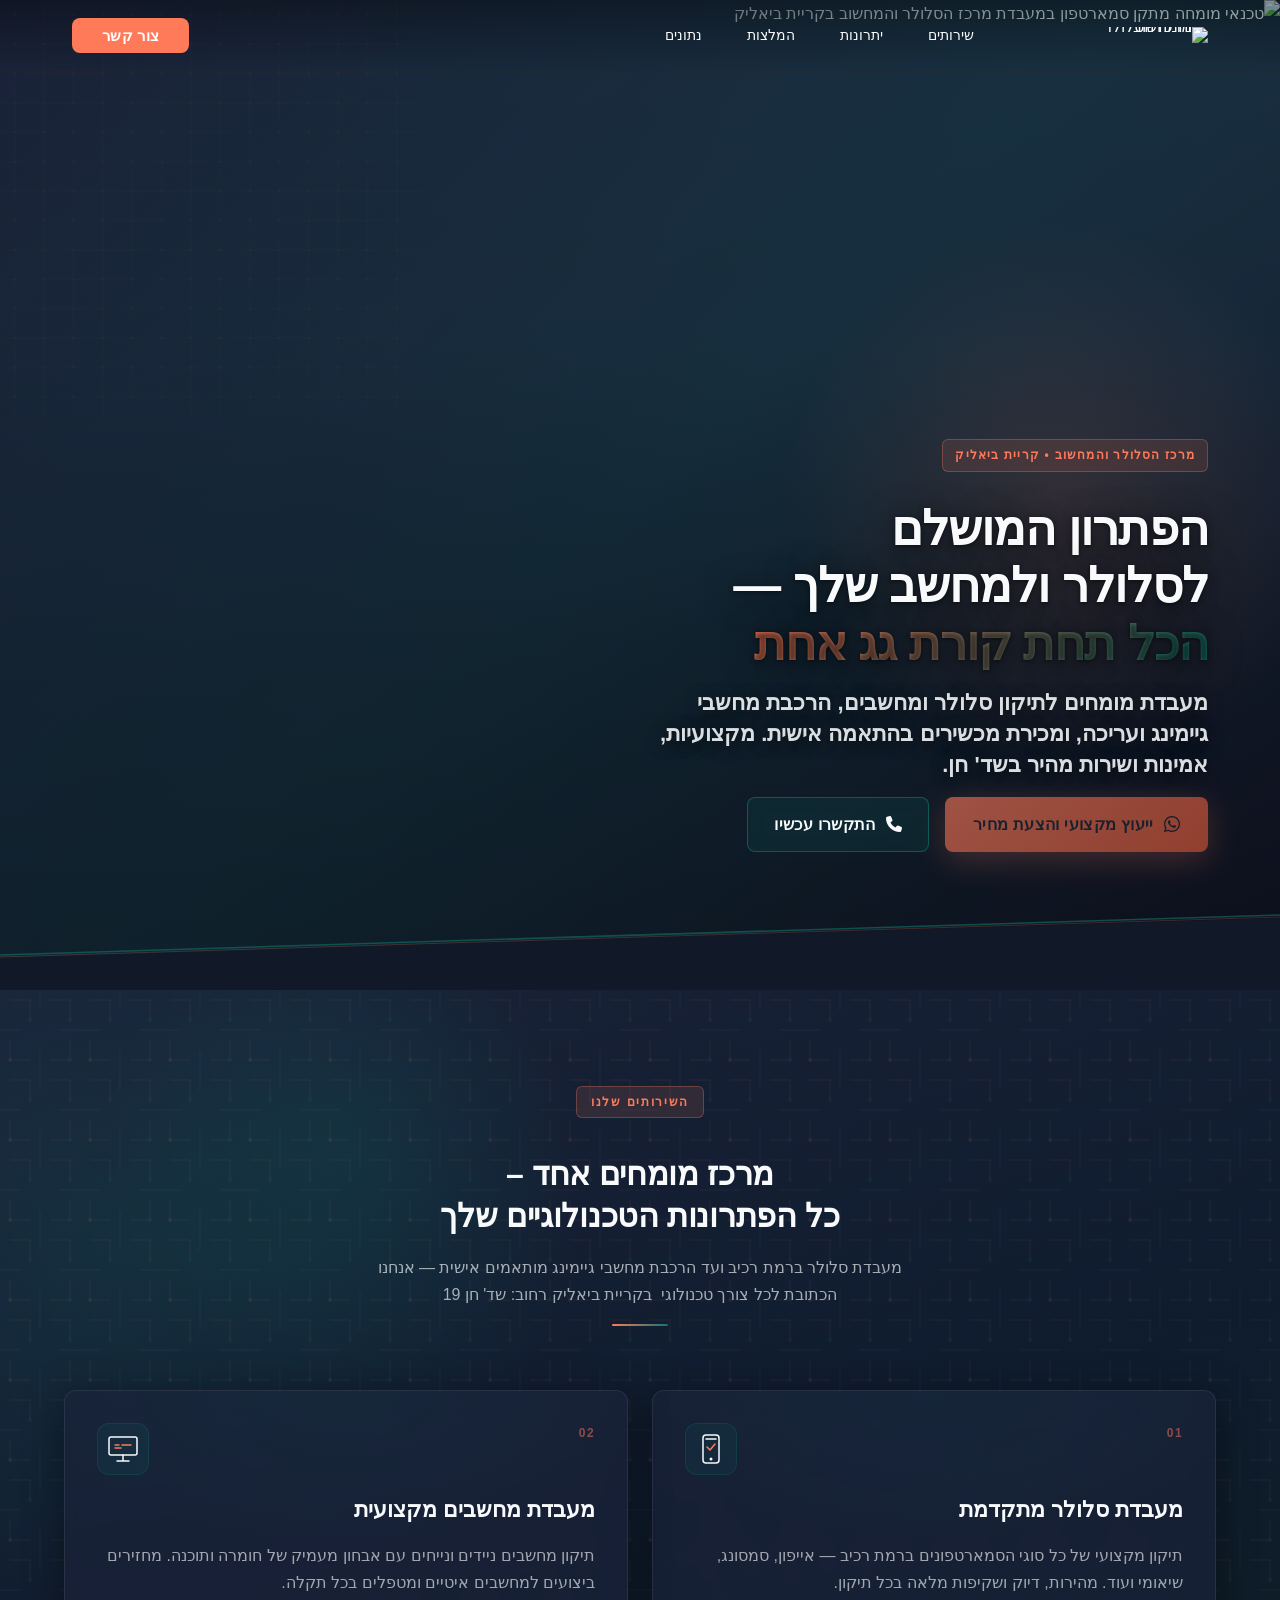
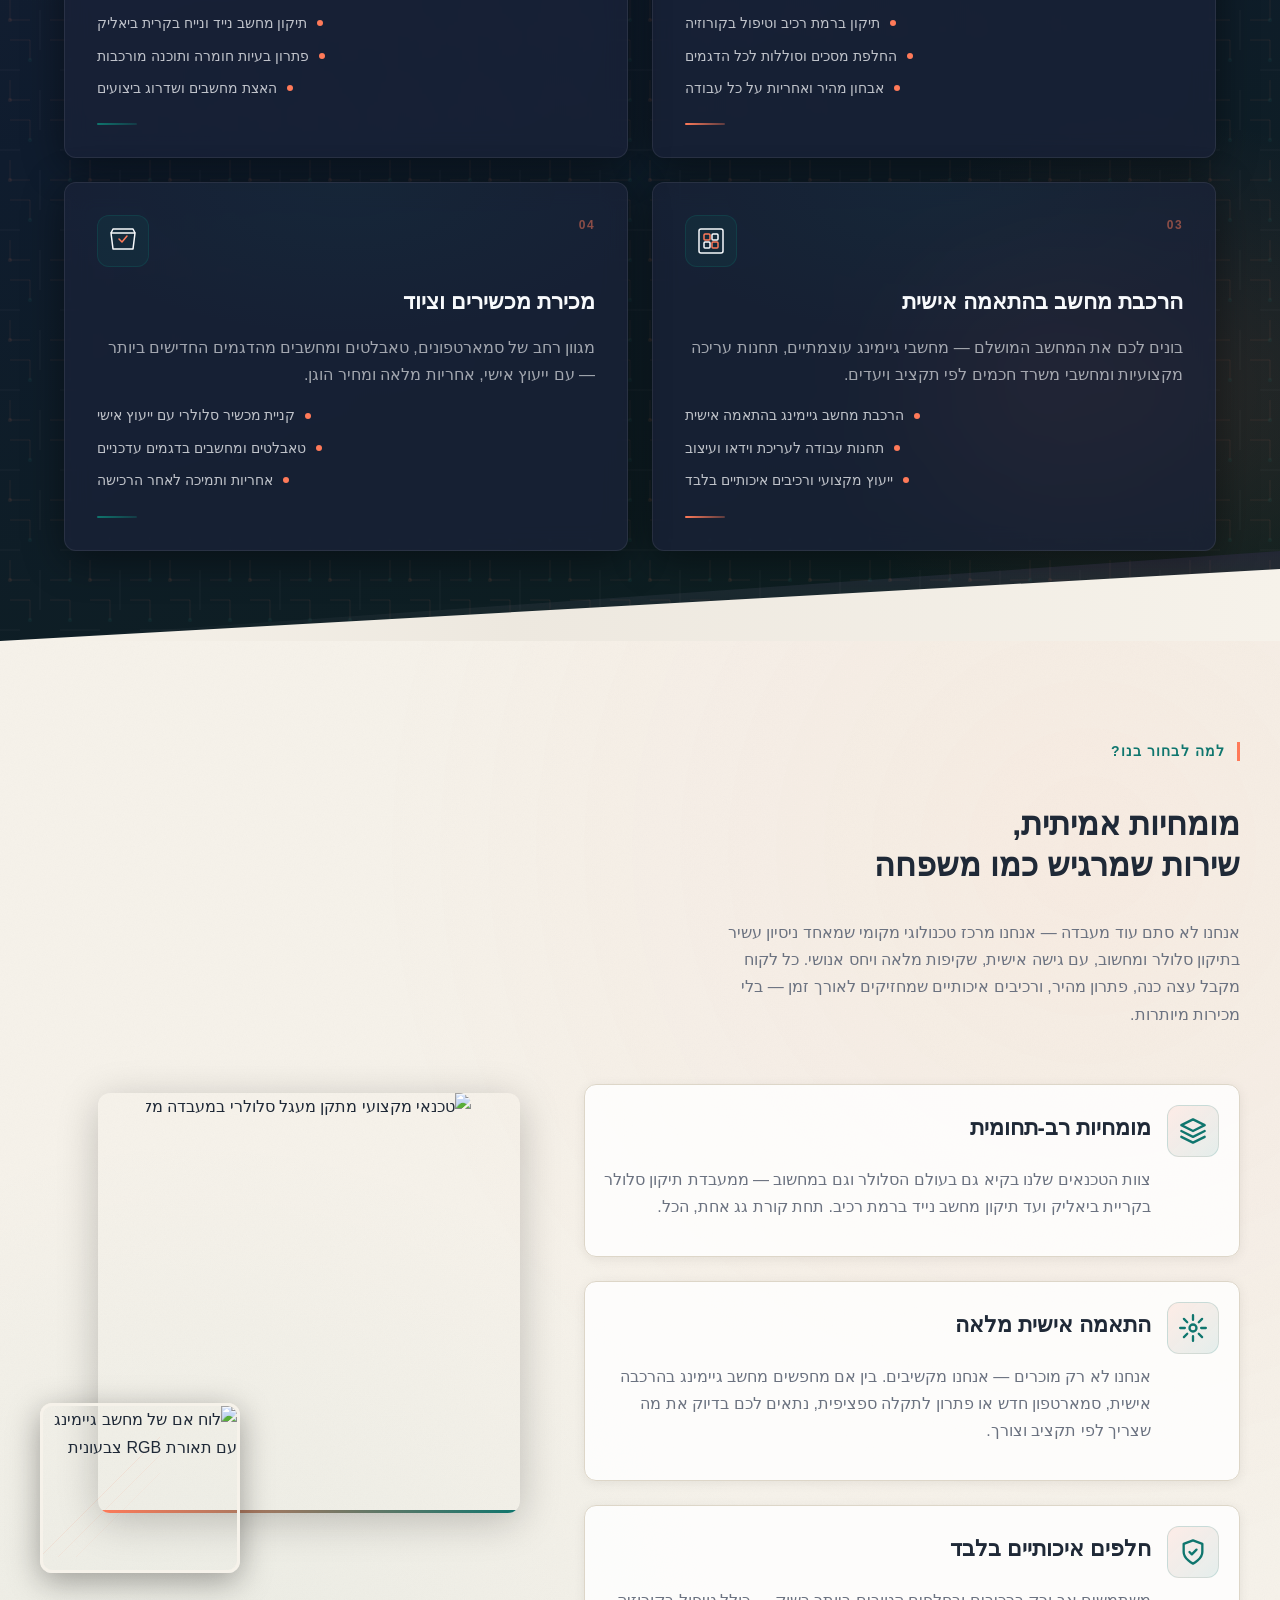
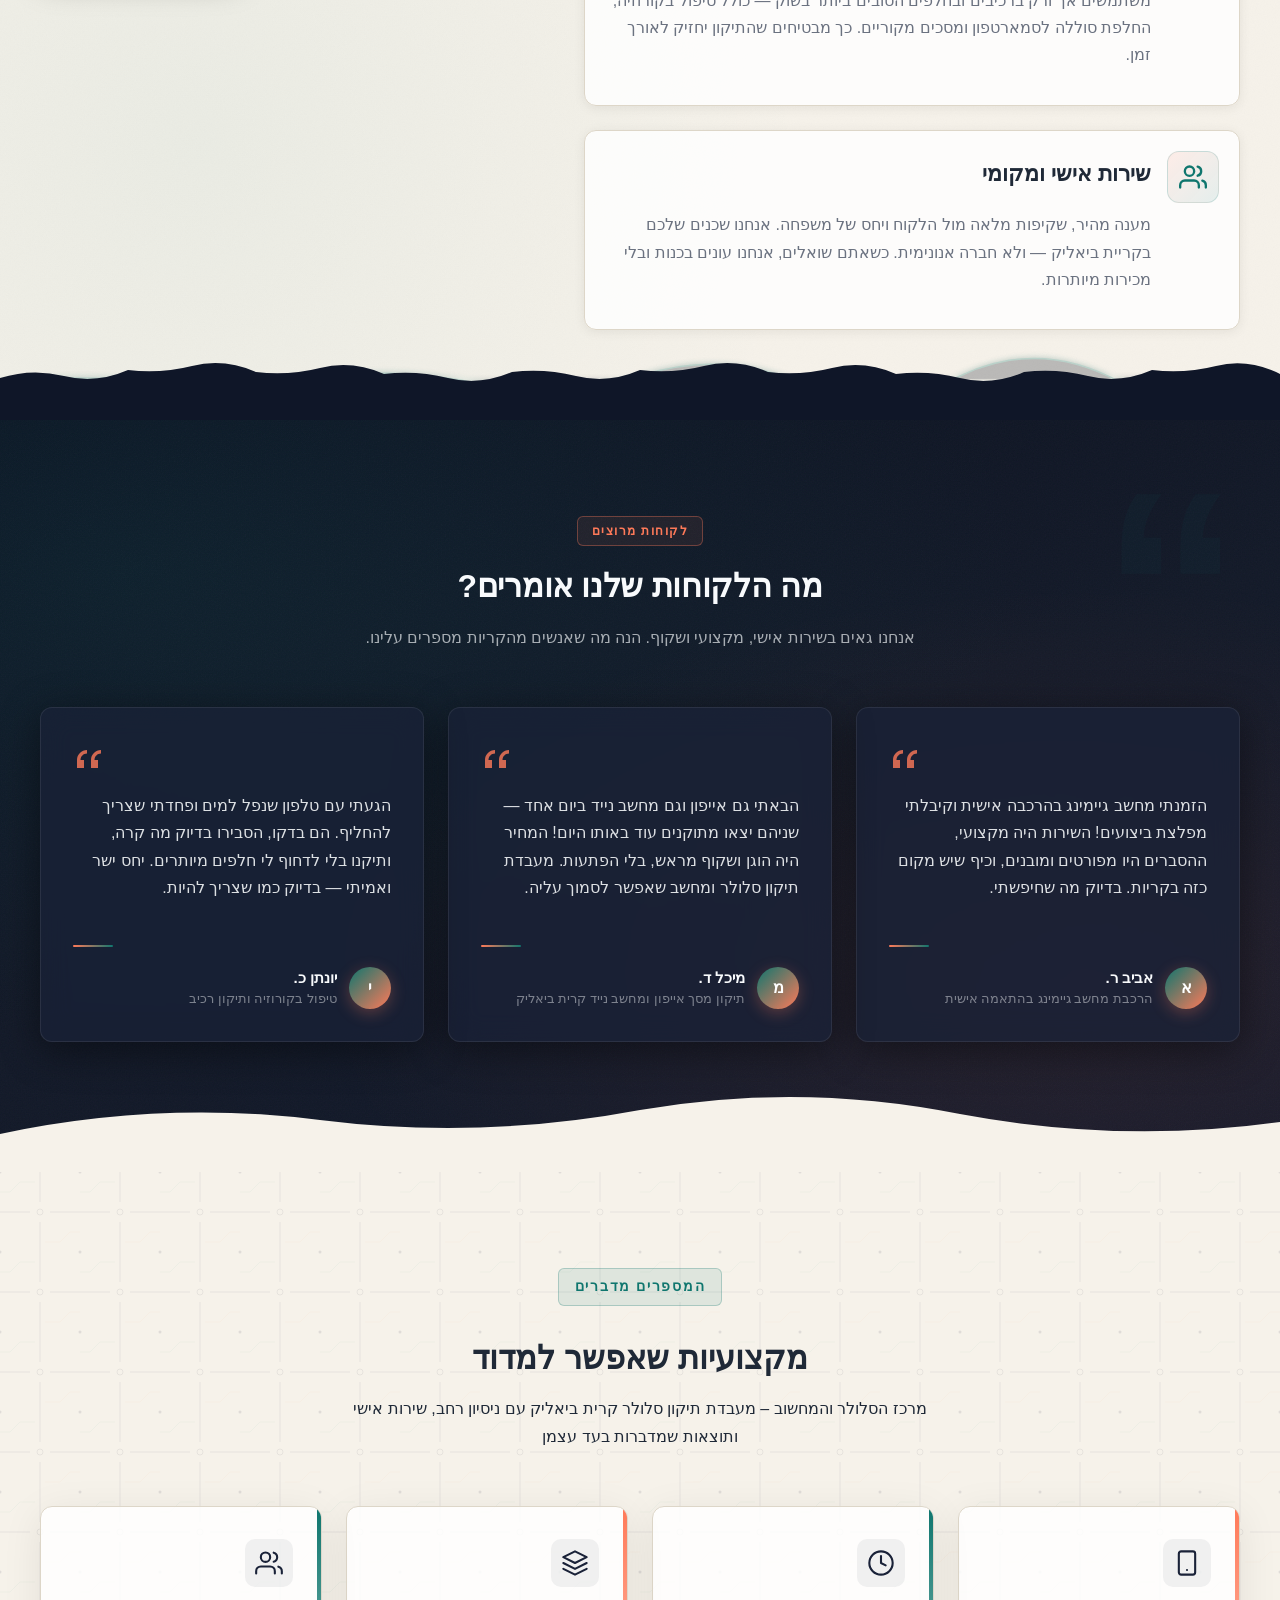
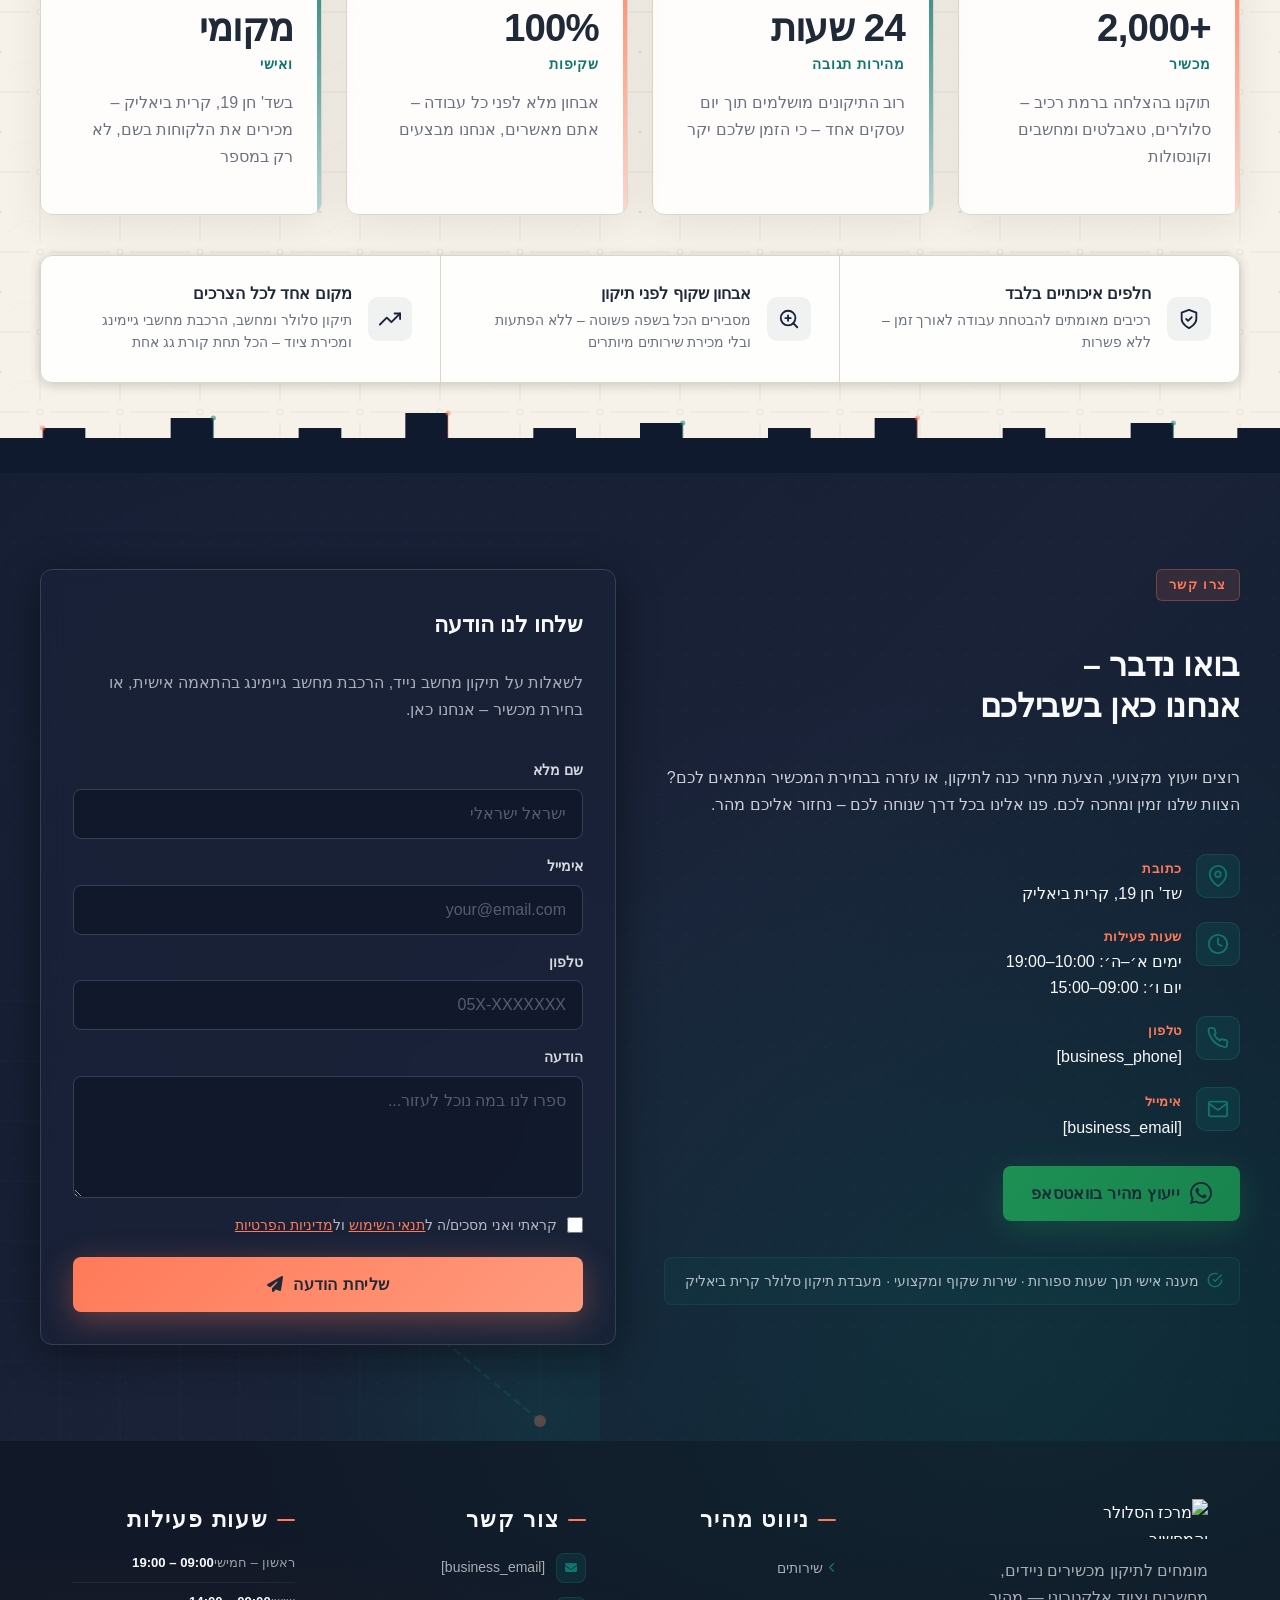
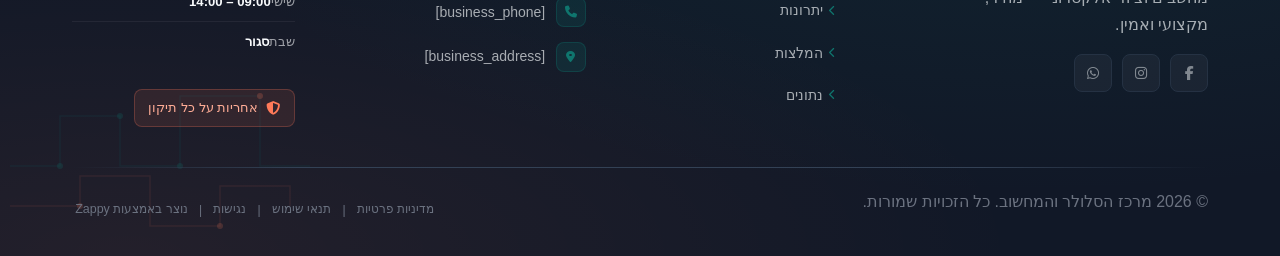
==== public/index.html @ 56ae2dbd "Incremental sync: 1 page(s) — text_edit" ====
<!DOCTYPE html>
<html lang="he" dir="rtl">
<head>
    <meta charset="UTF-8">
    <meta name="viewport" content="width=device-width, initial-scale=1.0">
    <meta name="robots" content="index, follow">
    <title>טיפול בקורוזיה — מרכז הסלולר והמחשוב</title>
    <meta name="description" content="A local multi-disciplinary tech service center located in Kiryat Bialik, Israel, offering expert smartphone and computer repairs down to component level, custom">
    <meta name="keywords" content="טיפול בקורוזיה, תיקון מסך אייפון קרית ביאליק, מעבדת תיקון סלולר קרית ביאליק, תיקון מחשב נייד קרית ביאליק, חומרה ותוכנה">
    
    <!-- Favicons -->
    <link rel="icon" type="image/x-icon" href="/assets/favicon.ico">
    <link rel="icon" type="image/png" sizes="16x16" href="/assets/favicon-16x16.png">
    <link rel="icon" type="image/png" sizes="32x32" href="/assets/favicon-32x32.png">
    <link rel="icon" type="image/png" sizes="48x48" href="/assets/favicon-48x48.png">
    <link rel="icon" type="image/png" sizes="192x192" href="/assets/favicon-192x192.png">
    <link rel="icon" type="image/png" sizes="512x512" href="/assets/favicon-512x512.png">
    <link rel="apple-touch-icon" href="/assets/apple-touch-icon.png">
    <!-- Zappy Analytics -->
<script>
(function() {
  'use strict';
  
  // Configuration
  var config = {
    websiteId: 'aa87834b-bf42-461b-bd72-6c7a949071a3',
    apiUrl: 'https://api.zappy5.com/api/analytics/track',
    sessionDuration: 30 * 60 * 1000, // 30 minutes
    visitorDuration: 30 * 24 * 60 * 60 * 1000, // 30 days
    trackPageViews: true,
    trackClicks: true,
    trackFormSubmissions: true
  };
  
  // Generate or retrieve persistent visitor ID (30 days)
  function getVisitorId() {
    var visitorKey = 'zappy_visitor_' + config.websiteId;
    var visitor = null;
    
    try {
      visitor = localStorage.getItem(visitorKey);
      if (visitor) {
        var visitorData = JSON.parse(visitor);
        var now = Date.now();
        
        // Check if visitor ID is still valid (30 days)
        if (now - visitorData.created < config.visitorDuration) {
          // Update last seen timestamp
          visitorData.lastSeen = now;
          localStorage.setItem(visitorKey, JSON.stringify(visitorData));
          return visitorData.id;
        }
      }
    } catch (e) {
      console.warn('Zappy Analytics: LocalStorage not available');
    }
    
    // Generate new visitor ID
    var newVisitorId = 'zv_' + Date.now() + '_' + Math.random().toString(36).substr(2, 9);
    
    try {
      localStorage.setItem(visitorKey, JSON.stringify({
        id: newVisitorId,
        created: Date.now(),
        lastSeen: Date.now()
      }));
    } catch (e) {
      // Continue without local storage
    }
    
    return newVisitorId;
  }
  
  // Generate or retrieve session ID (30 minutes)
  function getSessionId() {
    var sessionKey = 'zappy_session_' + config.websiteId;
    var session = null;
    
    try {
      session = sessionStorage.getItem(sessionKey);
      if (session) {
        var sessionData = JSON.parse(session);
        var now = Date.now();
        
        // Check if session is still valid
        if (now - sessionData.timestamp < config.sessionDuration) {
          // Update timestamp
          sessionData.timestamp = now;
          sessionStorage.setItem(sessionKey, JSON.stringify(sessionData));
          return sessionData.id;
        }
      }
    } catch (e) {
      console.warn('Zappy Analytics: SessionStorage not available');
    }
    
    // Generate new session ID
    var newSessionId = 'zs_' + Date.now() + '_' + Math.random().toString(36).substr(2, 9);
    
    try {
      sessionStorage.setItem(sessionKey, JSON.stringify({
        id: newSessionId,
        timestamp: Date.now()
      }));
    } catch (e) {
      // Continue without session storage
    }
    
    return newSessionId;
  }
  
  var visitorId = getVisitorId();
  var sessionId = getSessionId();
  
  // Track an event
  function trackEvent(eventType, data) {
    data = data || {};
    
    var eventData = {
      website_id: config.websiteId,
      event_type: eventType,
      page_path: window.location.pathname,
      referrer: document.referrer || 'direct',
      visitor_id: visitorId,
      session_id: sessionId,
      metadata: data
    };
    
    // Use sendBeacon if available (better for page unload events)
    if (navigator.sendBeacon) {
      var blob = new Blob([JSON.stringify(eventData)], { type: 'application/json' });
      navigator.sendBeacon(config.apiUrl, blob);
    } else {
      // Fallback to fetch
      fetch(config.apiUrl, {
        method: 'POST',
        headers: {
          'Content-Type': 'application/json'
        },
        body: JSON.stringify(eventData),
        keepalive: true
      }).catch(function(error) {
        console.warn('Zappy Analytics: Failed to track event', error);
      });
    }
  }
  
  // Track page view
  if (config.trackPageViews) {
    trackEvent('pageview', {
      title: document.title,
      url: window.location.href
    });
  }
  
  // Track clicks on important elements
  if (config.trackClicks) {
    document.addEventListener('click', function(e) {
      var target = e.target;
      
      // Track button clicks (counted as actions)
      if (target.tagName === 'BUTTON' || target.closest('button')) {
        var button = target.tagName === 'BUTTON' ? target : target.closest('button');
        trackEvent('click', {
          element: 'button',
          text: button.textContent.trim().substring(0, 100),
          id: button.id || null,
          class: button.className || null
        });
      }
      
      // Track link clicks (navigation - not counted as actions)
      else if (target.tagName === 'A' || target.closest('a')) {
        var link = target.tagName === 'A' ? target : target.closest('a');
        trackEvent('navigation', {
          element: 'link',
          text: link.textContent.trim().substring(0, 100),
          href: link.href,
          external: link.hostname !== window.location.hostname
        });
      }
    }, true);
  }
  
  // Track form submissions
  if (config.trackFormSubmissions) {
    document.addEventListener('submit', function(e) {
      var form = e.target;
      
      trackEvent('form_submit', {
        form_id: form.id || null,
        form_name: form.name || null,
        form_action: form.action || null,
        form_method: form.method || 'GET'
      });
    }, true);
  }
  
  // Track time on page (send on page unload)
  var pageLoadTime = Date.now();
  
  window.addEventListener('beforeunload', function() {
    var timeOnPage = Math.floor((Date.now() - pageLoadTime) / 1000); // in seconds
    
    trackEvent('page_unload', {
      time_on_page: timeOnPage,
      page_path: window.location.pathname
    });
  });
  
  // Expose tracking function globally for custom events
  window.zappyAnalytics = {
    track: trackEvent,
    getVisitorId: function() { return visitorId; },
    getSessionId: function() { return sessionId; }
  };
  
})();
</script>
<!-- End Zappy Analytics -->
    <meta property="og:title" content="טיפול בקורוזיה — מרכז הסלולר והמחשוב">
    <meta property="og:description" content="A local multi-disciplinary tech service center located in Kiryat Bialik, Israel, offering expert smartphone and computer repairs down to component level, custom">
    <meta name="twitter:card" content="summary_large_image">
    <meta name="twitter:title" content="טיפול בקורוזיה — מרכז הסלולר והמחשוב">
    <meta name="twitter:description" content="A local multi-disciplinary tech service center located in Kiryat Bialik, Israel, offering expert smartphone and computer repairs down to component level, custom">
    <meta property="og:type" content="website">
  <meta property="og:locale" content="he_IL">
  
  
  
  
  
  <link rel="stylesheet" href="https://cdnjs.cloudflare.com/ajax/libs/font-awesome/6.4.0/css/all.min.css">

    <!-- Favicons -->
    <link rel="icon" type="image/x-icon" href="/assets/favicon.ico">
    <link rel="icon" type="image/png" sizes="16x16" href="/assets/favicon-16x16.png">
    <link rel="icon" type="image/png" sizes="32x32" href="/assets/favicon-32x32.png">
    <link rel="icon" type="image/png" sizes="48x48" href="/assets/favicon-48x48.png">
    <link rel="icon" type="image/png" sizes="192x192" href="/assets/favicon-192x192.png">
    <link rel="icon" type="image/png" sizes="512x512" href="/assets/favicon-512x512.png">
    <link rel="apple-touch-icon" href="/assets/apple-touch-icon.png">
    <!-- Cookie Consent -->
    <link rel="stylesheet" href="https://cdn.jsdelivr.net/npm/vanilla-cookieconsent@3/dist/cookieconsent.css">
    <script src="https://cdn.jsdelivr.net/npm/vanilla-cookieconsent@3/dist/cookieconsent.umd.js"></script>
    <!-- Mickidum Accessibility Toolbar -->
    <script src="https://cdn.jsdelivr.net/gh/mickidum/acc_toolbar/acctoolbar/acctoolbar.min.js"></script>
    <link rel="stylesheet" href="/styles.css">

    <style id="zappy-dropdown-submenu-styles">
      /* ========== DESKTOP DROPDOWN SUBMENU STYLES ========== */
      /* Base styles for dropdown submenus - parent must be positioned */
      .nav-menu li:has(.sub-menu), nav li:has(.sub-menu), .navbar li:has(.sub-menu), #navMenu li:has(.sub-menu) { position: relative; }
      /* Submenu base - hidden by default */
      .nav-menu .sub-menu, nav .sub-menu, .navbar .sub-menu, #navMenu .sub-menu { display: block !important; position: absolute !important; top: 100%; left: 0; min-width: 220px; background: white; border-radius: 8px; box-shadow: 0 8px 25px rgba(0,0,0,0.15); padding: 8px 0; opacity: 0; visibility: hidden; transform: translateY(10px); transition: all 0.3s ease; z-index: 1000; list-style: none; pointer-events: none; }
      /* CRITICAL: Desktop hover styles to show dropdown */
      .nav-menu li:hover > .sub-menu, nav li:hover > .sub-menu, .navbar li:hover > .sub-menu, #navMenu li:hover > .sub-menu { opacity: 1 !important; visibility: visible !important; transform: translateY(0) !important; pointer-events: auto !important; }
      /* Submenu item styling */
      .sub-menu li { list-style: none; margin: 0; padding: 0; }
      .sub-menu a { display: block !important; padding: 10px 16px !important; color: var(--text-dark, #333) !important; font-weight: 500; text-decoration: none; white-space: nowrap; transition: background-color 0.2s; }
      .sub-menu .zappy-nav-child > a { padding-left: 28px !important; font-size: 0.9em !important; opacity: 0.85 !important; }
      [dir="rtl"] .sub-menu .zappy-nav-child > a, html[lang="he"] .sub-menu .zappy-nav-child > a, html[lang="ar"] .sub-menu .zappy-nav-child > a { padding-left: 10px !important; padding-right: 28px !important; }
      .sub-menu .zappy-nav-parent > a { font-weight: 600 !important; }
      .sub-menu a:hover { background-color: #f5f5f5; }
      /* RTL (Hebrew/Arabic) dropdown positioning */
      [dir="rtl"] .nav-menu .sub-menu, [dir="rtl"] nav .sub-menu, [dir="rtl"] .navbar .sub-menu, html[lang="he"] .nav-menu .sub-menu, html[lang="he"] nav .sub-menu, html[lang="he"] .navbar .sub-menu, html[lang="ar"] .nav-menu .sub-menu, html[lang="ar"] nav .sub-menu, html[lang="ar"] .navbar .sub-menu { left: auto !important; right: 0 !important; }
      /* Hide empty dropdown menus (exclude catalog sub-menus that use <a> children instead of <li>) */
      .sub-menu:empty, .sub-menu:not(:has(li:not(.zappy-hidden-menu-item))):not(:has(> a)), .sub-menu:not(:has(li)):not(:has(> a)) { display: none !important; opacity: 0 !important; visibility: hidden !important; pointer-events: none !important; }
      /* Desktop: show submenu on Menu Group hover */
      li:has(.menu-group-title):hover > .sub-menu { opacity: 1 !important; visibility: visible !important; transform: translateY(0) !important; pointer-events: auto !important; }
      /* Menu Group title styling */
      .nav-menu > li > .menu-group-title, #navMenu > li > .menu-group-title { display: inline-block; padding: 0.5rem 1rem; cursor: default; user-select: none; }
      
      /* ========== MOBILE SUBMENU STYLES ========== */
      @media (max-width: 768px) {
        .nav-menu .sub-menu, nav .sub-menu, .navbar .sub-menu, #navMenu .sub-menu { position: static !important; transform: none !important; box-shadow: none !important; background: transparent !important; max-height: 0; overflow: hidden; opacity: 0; visibility: hidden; transition: max-height 0.3s ease, opacity 0.3s ease; padding: 0 !important; border-radius: 0 !important; }
        .navbar .sub-menu.mobile-expanded, .nav-menu .sub-menu.mobile-expanded, #navMenu .sub-menu.mobile-expanded { max-height: none !important; overflow-y: visible !important; opacity: 1 !important; visibility: visible !important; padding: 8px 0 8px 16px !important; }
        [dir="rtl"] .sub-menu.mobile-expanded, html[lang="he"] .sub-menu.mobile-expanded { padding: 8px 16px 8px 0 !important; }
        /* Disable hover behavior on mobile */
        .nav-menu li:hover > .sub-menu, nav li:hover > .sub-menu, .navbar li:hover > .sub-menu, #navMenu li:hover > .sub-menu { opacity: 0; visibility: hidden; pointer-events: none; }
        .nav-menu li > .sub-menu.mobile-expanded, nav li > .sub-menu.mobile-expanded, .navbar li > .sub-menu.mobile-expanded, #navMenu li > .sub-menu.mobile-expanded { opacity: 1 !important; visibility: visible !important; pointer-events: auto !important; }
        .nav-menu li:has(.sub-menu), nav li:has(.sub-menu), .navbar li:has(.sub-menu), #navMenu li:has(.sub-menu) { display: flex !important; flex-wrap: wrap !important; align-items: center !important; position: relative !important; min-height: 44px !important; }
        .nav-menu li:has(.sub-menu) > a, nav li:has(.sub-menu) > a, .navbar li:has(.sub-menu) > a, #navMenu li:has(.sub-menu) > a { flex: 1 !important; min-width: 0 !important; }
        .nav-menu li:has(.sub-menu) > .menu-group-title, nav li:has(.sub-menu) > .menu-group-title, .navbar li:has(.sub-menu) > .menu-group-title, #navMenu li:has(.sub-menu) > .menu-group-title { flex: 1 !important; min-width: 0 !important; padding: 0 !important; line-height: inherit !important; }
        .nav-menu li:has(.sub-menu) > .sub-menu, nav li:has(.sub-menu) > .sub-menu, .navbar li:has(.sub-menu) > .sub-menu, #navMenu li:has(.sub-menu) > .sub-menu { flex-basis: 100% !important; width: 100% !important; }
        .nav-menu li:has(.sub-menu) > a [class*="chevron"], .nav-menu li:has(.sub-menu) > a [class*="arrow"], .nav-menu li:has(.sub-menu) > a .fa-chevron-down, .nav-menu li:has(.sub-menu) > a .fa-angle-down, nav li:has(.sub-menu) > a [class*="chevron"], nav li:has(.sub-menu) > a [class*="arrow"], #navMenu li:has(.sub-menu) > a [class*="chevron"], #navMenu li:has(.sub-menu) > a [class*="arrow"] { display: none !important; visibility: hidden !important; }
        .mobile-submenu-toggle { display: flex !important; align-items: center !important; justify-content: center !important; width: 44px !important; height: auto !important; background: transparent !important; border: none !important; cursor: pointer !important; color: var(--text-light) !important; position: static !important; flex-shrink: 0 !important; align-self: stretch !important; z-index: 2 !important; padding: 0 !important; margin: 0 !important; }
        .mobile-submenu-toggle::after { content: '' !important; width: 0 !important; height: 0 !important; border-left: 6px solid transparent !important; border-right: 6px solid transparent !important; border-top: 7px solid currentColor !important; transition: transform 0.3s ease !important; }
        .mobile-submenu-toggle.expanded::after { transform: rotate(180deg) !important; }
        .sub-menu a { padding: 10px 0 !important; display: block !important; color: var(--text-light) !important; white-space: normal !important; }
        .sub-menu .zappy-nav-child > a { padding-left: 28px !important; font-size: 0.9em !important; opacity: 0.85 !important; }
        [dir="rtl"] .sub-menu .zappy-nav-child > a, html[lang="he"] .sub-menu .zappy-nav-child > a, html[lang="ar"] .sub-menu .zappy-nav-child > a { padding-left: 0 !important; padding-right: 28px !important; }
        .sub-menu .zappy-nav-parent > a { font-weight: 600 !important; }
        .nav-menu.active, #navMenu.active { max-width: 100vw !important; overflow-x: hidden !important; box-sizing: border-box !important; }
        .navbar .sub-menu li a, nav.navbar .sub-menu li a, .zappy-products-dropdown .sub-menu a { color: var(--text-light) !important; }
      }
      @media (min-width: 769px) { .mobile-submenu-toggle { display: none !important; } }
    </style>

    <style id="zappy-widget-visibility">
      #mic-access-tool-general-button, .mic-access-tool-general-button,
      #mic-init-access-tool .mic-access-tool-general-button, #mic-init-access-tool #mic-access-tool-general-button,
      ._access-icon, #mic-access-tool-box, .mic-access-tool-box,
      #mic-init-access-tool #mic-access-tool-box, div[id*="mic-access-tool-box"], ._access-menu {
        display: none !important; visibility: hidden !important; opacity: 0 !important; pointer-events: none !important;
      }
    </style>
</head>
<body>

  <nav class="navbar" dir="rtl">
  <button class="mobile-toggle" id="mobileToggle" aria-label="Menu">
    <svg class="hamburger-icon" width="24" height="24" viewBox="0 0 24 24" fill="none">
      <path d="M3 12h18M3 6h18M3 18h18" stroke="currentColor" stroke-width="2" stroke-linecap="round"></path>
    </svg>
    <svg class="close-icon" width="24" height="24" viewBox="0 0 24 24" fill="none" style="display: none;">
      <path d="M18 6L6 18M6 6l12 12" stroke="currentColor" stroke-width="2" stroke-linecap="round"></path>
    </svg>
  </button>

  <button class="phone-header-btn" data-phone="050-0000000" aria-label="Call">
    <svg width="20" height="20" viewBox="0 0 24 24" fill="currentColor">
      <path d="M22 16.92v3a2 2 0 0 1-2.18 2 19.79 19.79 0 0 1-8.63-3.07 19.5 19.5 0 0 1-6-6 19.79 19.79 0 0 1-3.07-8.67A2 2 0 0 1 4.11 2h3a2 2 0 0 1 2 1.72 12.84 12.84 0 0 0 .7 2.81 2 2 0 0 1-.45 2.11L8.09 9.91a16 16 0 0 0 6 6l1.27-1.27a2 2 0 0 1 2.11-.45 12.84 12.84 0 0 0 2.81.7A2 2 0 0 1 22 16.92z"></path>
    </svg>
  </button>

  <div class="nav-container">
    <div class="nav-right-group"><div class="nav-brand">
      <a href="/" class="logo-link">
        <img src="/assets/logo.webp" alt="מרכז הסלולר והמחשוב" class="logo">
      </a>
    </div><ul class="nav-menu" id="navMenu"><li><a href="#services">שירותים</a></li><li><a href="#benefits">יתרונות</a></li><li><a href="#testimonials">המלצות</a></li><li><a href="#stats">נתונים</a></li></ul></div>

    

    <div class="nav-cta-container">
      <a href="#contact" class="nav-cta-btn">צור קשר</a>
    </div>
  </div>
</nav>
<script>

// Navbar Mobile Menu Toggle and Contrast Fix
(function() {
  // Use 'load' event instead of 'DOMContentLoaded' to ensure we run AFTER all other scripts
  window.addEventListener('load', function() {
    
    // FIX MOBILE BUTTON CONTRAST
    // Detect navbar background color and apply contrasting color to mobile buttons
    const navbar = document.querySelector('.navbar, nav, header');
    if (!navbar) {
      console.log('[Navbar] Navbar element not found');
      return;
    }
    
    // DECLARE VARIABLES EARLY to avoid Temporal Dead Zone errors
    // These are used in multiple places below
    let mobileToggle = document.getElementById('mobileToggle') ||
                       document.querySelector('.mobile-toggle') ||
                       document.querySelector('.hamburger') ||
                       document.querySelector('.hamburger-menu') ||
                       document.querySelector('.menu-toggle') ||
                       document.querySelector('.burger-menu') ||
                       document.querySelector('[aria-label="Menu"]') ||
                       document.querySelector('[aria-label="תפריט"]');
    
    const phoneBtn = document.querySelector('.phone-header-btn');
    
    const computedStyle = window.getComputedStyle(navbar);
    let bgColor = computedStyle.backgroundColor;
    
    console.log('[Navbar] Initial navbar background:', bgColor);
    
    // Check if background is transparent or rgba with 0 alpha
    const isTransparent = bgColor === 'transparent' || 
                         bgColor === 'rgba(0, 0, 0, 0)' ||
                         (bgColor.startsWith('rgba') && bgColor.includes(', 0)'));
    
    if (isTransparent) {
      // Check for background-image or gradient
      const bgImage = computedStyle.backgroundImage;
      if (bgImage && bgImage !== 'none') {
        console.log('[Navbar] Navbar has background image/gradient, using dark text');
        bgColor = 'rgb(240, 240, 240)'; // Assume light background
      } else {
        // Transparent navbar - check body background
        const bodyBg = window.getComputedStyle(document.body).backgroundColor;
        console.log('[Navbar] Navbar transparent, using body background:', bodyBg);
        bgColor = bodyBg;
      }
    }
    
    // Calculate luminance to determine if background is light or dark
    const rgb = bgColor.match(/\d+/g);
    if (rgb && rgb.length >= 3) {
      const r = parseInt(rgb[0]);
      const g = parseInt(rgb[1]);
      const b = parseInt(rgb[2]);
      const luminance = (0.299 * r + 0.587 * g + 0.114 * b) / 255;
      
      // Mobile button colors are set by Claude's AI-generated CSS (same as .nav-menu a)
      // No dynamic color overrides needed - colors come from the generated navbar CSS
      console.log('[Navbar] Mobile button colors preserved from Claude CSS (luminance:', luminance.toFixed(2) + ')');
      
      // FIX ICON SIZES - Ensure SVGs are properly sized and visible
      // INJECT CRITICAL CSS TO OVERRIDE ANY CONFLICTING RULES
      const criticalCSS = document.createElement('style');
      criticalCSS.id = 'zappy-mobile-nav-fix';
      const htmlLang = document.documentElement.lang || 'en';
      const htmlDir = document.documentElement.dir || 'ltr';
      // Check both dir attribute AND lang for RTL detection
      // dir="rtl" is the most reliable indicator
      const isRTL = htmlDir === 'rtl' || htmlLang === 'he' || htmlLang === 'ar';
      
      criticalCSS.textContent = `
        /* Hide mobile buttons on desktop, show only on mobile */
        @media (min-width: 769px) {
          .mobile-toggle,
          .phone-header-btn {
            display: none !important;
          }
        }
        
        /* Show and position mobile buttons correctly on mobile */
        @media (max-width: 768px) {
          .mobile-toggle,
          .phone-header-btn {
            position: absolute !important;
            top: 50% !important;
            transform: translateY(-50%) !important;
            z-index: 1001 !important;
            display: flex !important;
            align-items: center !important;
            justify-content: center !important;
            width: 36px !important;
            height: 36px !important;
            border-radius: 50% !important;
            border: none !important;
            cursor: pointer !important;
            padding: 6px !important;
            background: none !important;
            color: var(--nav-text, var(--text-light)) !important;
          }
          
          /* LTR positioning (default): hamburger LEFT, phone RIGHT */
          html:not([dir="rtl"]):not([lang="he"]):not([lang="ar"]) .mobile-toggle,
          html[dir="ltr"] .mobile-toggle {
            left: 12px !important;
            right: auto !important;
          }
          html:not([dir="rtl"]):not([lang="he"]):not([lang="ar"]) .phone-header-btn,
          html[dir="ltr"] .phone-header-btn {
            right: 12px !important;
            left: auto !important;
          }
          
          /* RTL positioning: hamburger RIGHT, phone LEFT */
          html[dir="rtl"] .mobile-toggle,
          html[lang="he"] .mobile-toggle,
          html[lang="ar"] .mobile-toggle {
            right: 12px !important;
            left: auto !important;
          }
          html[dir="rtl"] .phone-header-btn,
          html[lang="he"] .phone-header-btn,
          html[lang="ar"] .phone-header-btn {
            left: 12px !important;
            right: auto !important;
          }
          
          /* CRITICAL: Ensure nav-container has min-height on mobile */
          /* All children are positioned absolutely/fixed on mobile, so height:auto collapses to 0 */
          .nav-container {
            min-height: 70px !important;
            position: relative !important;
          }
          
          /* Ensure SVG icons are properly sized and inherit color */
          .mobile-toggle svg,
          .phone-header-btn svg {
            width: 24px !important;
            height: 24px !important;
            /* Don't force display - let JavaScript control hamburger/close toggle */
          }
          
          /* Reset nav-cta-container on mobile - remove desktop box-shadow/padding */
          /* that creates a visible ghost box when CTA button is hidden */
          .nav-cta-container {
            box-shadow: none !important;
            padding: 0 !important;
          }
          
          /* Hide nav-cta-container entirely on mobile when there's no lang-switcher */
          /* (only the CTA button is inside, and it's hidden on mobile) */
          .nav-cta-container:not(:has(.lang-switcher)) {
            display: none !important;
          }
          
          /* CRITICAL: Prevent hero image fade gradient from bleeding over headline text */
          /* The .image-fade-gradient has bottom: -30px (extends below parent) */
          /* On mobile stacked layout, this overlaps the h1 text below the image */
          .hero-image-column {
            overflow: hidden !important;
          }
          .image-fade-gradient {
            bottom: 0 !important;
          }
          
          /* Hide desktop language switcher on mobile - hamburger menu handles it */
          /* High specificity to override stored CSS */
          .lang-switcher,
          .nav-cta-container .lang-switcher,
          .nav-container .lang-switcher,
          .navbar .lang-switcher,
          .navbar .nav-cta-container .lang-switcher {
            display: none !important;
          }
        }
      `;
      
      // Remove existing fix if present and inject new one
      const existing = document.getElementById('zappy-mobile-nav-fix');
      if (existing) existing.remove();
      document.head.appendChild(criticalCSS);
      
      console.log('[Navbar] Critical CSS injected for mobile nav positioning');
      
      // ONLY apply inline positioning styles on mobile viewport
      // On desktop, the CSS handles hiding these buttons with display: none
      // Inline styles were breaking desktop layout by overriding CSS
      const isMobileViewport = window.innerWidth <= 768;
      
      if (mobileToggle) {
        // Icon sizing applies to all viewports for consistency
        const hamburgerIcon = mobileToggle.querySelector('.hamburger-icon');
        const closeIcon = mobileToggle.querySelector('.close-icon');
        
        if (hamburgerIcon) {
          hamburgerIcon.style.setProperty('width', '24px', 'important');
          hamburgerIcon.style.setProperty('height', '24px', 'important');
          hamburgerIcon.style.setProperty('display', 'block', 'important'); // Show hamburger by default
        }
        if (closeIcon) {
          closeIcon.style.setProperty('width', '24px', 'important');
          closeIcon.style.setProperty('height', '24px', 'important');
          closeIcon.style.setProperty('display', 'none', 'important'); // Hide close icon by default
        }
        
        // ONLY set positioning inline styles on mobile
        if (isMobileViewport) {
          mobileToggle.style.setProperty('position', 'absolute', 'important');
          mobileToggle.style.setProperty('top', '50%', 'important');
          mobileToggle.style.setProperty('transform', 'translateY(-50%)', 'important');
          mobileToggle.style.setProperty('z-index', '1001', 'important');
          
          // Clear any inline left/right so CSS can take over based on html[dir]
          mobileToggle.style.removeProperty('left');
          mobileToggle.style.removeProperty('right');
          
          console.log('[Navbar] Mobile toggle positioning applied (mobile viewport)');
        } else {
          // On desktop, clear any positioning styles to let CSS handle it
          mobileToggle.style.removeProperty('position');
          mobileToggle.style.removeProperty('top');
          mobileToggle.style.removeProperty('transform');
          mobileToggle.style.removeProperty('z-index');
          mobileToggle.style.removeProperty('left');
          mobileToggle.style.removeProperty('right');
          console.log('[Navbar] Desktop viewport - cleared mobile toggle inline positioning');
        }
      }
      
      if (phoneBtn) {
        // Icon sizing applies to all viewports
        const phoneIcon = phoneBtn.querySelector('svg');
        if (phoneIcon) {
          phoneIcon.style.width = '24px';
          phoneIcon.style.height = '24px';
          phoneIcon.setAttribute('width', '24');
          phoneIcon.setAttribute('height', '24');
        }
        
        // ONLY set positioning inline styles on mobile
        if (isMobileViewport) {
          phoneBtn.style.setProperty('position', 'absolute', 'important');
          phoneBtn.style.setProperty('top', '50%', 'important');
          phoneBtn.style.setProperty('transform', 'translateY(-50%)', 'important');
          phoneBtn.style.setProperty('z-index', '1001', 'important');
          
          // Clear any inline left/right so CSS can take over based on html[dir]
          phoneBtn.style.removeProperty('left');
          phoneBtn.style.removeProperty('right');
          
          console.log('[Navbar] Phone button positioning applied (mobile viewport)');
        } else {
          // On desktop, clear any positioning styles to let CSS handle it
          phoneBtn.style.removeProperty('position');
          phoneBtn.style.removeProperty('top');
          phoneBtn.style.removeProperty('transform');
          phoneBtn.style.removeProperty('z-index');
          phoneBtn.style.removeProperty('left');
          phoneBtn.style.removeProperty('right');
          console.log('[Navbar] Desktop viewport - cleared phone button inline positioning');
        }
      }
    } else {
      console.log('[Navbar] Could not parse background color:', bgColor);
    }
    
    // MOBILE MENU TOGGLE
    // Re-query in case DOM changed (mobileToggle already declared at top of function)
    mobileToggle = document.getElementById('mobileToggle') ||
                   document.querySelector('.mobile-toggle') ||
                   document.querySelector('.hamburger') ||
                   document.querySelector('.hamburger-menu') ||
                   document.querySelector('.menu-toggle') ||
                   document.querySelector('.burger-menu') ||
                   document.querySelector('[aria-label="Menu"]') ||
                   document.querySelector('[aria-label="תפריט"]');
    
    // EXPANDED SEARCH: Find nav menu by ID or class
    const navMenu = document.getElementById('navMenu') ||
                  document.querySelector('.nav-menu') ||
                  document.querySelector('.nav-links') ||
                  document.querySelector('nav ul:not(.submenu)');
    
    if (!mobileToggle || !navMenu) {
      console.log('[Navbar] Mobile toggle or menu not found:', { toggle: !!mobileToggle, menu: !!navMenu });
      return;
    }
    
    // Ensure navMenu has ID for CSS targeting
    if (!navMenu.id) {
      navMenu.id = 'navMenu';
    }
    
    console.log('[Navbar] Initializing mobile menu...');
    
    // Remove any existing event listeners by cloning the button
    const newToggle = mobileToggle.cloneNode(true);
    mobileToggle.parentNode.replaceChild(newToggle, mobileToggle);
    
    // Toggle menu on button click - use newToggle now
    newToggle.addEventListener('click', function(e) {
      e.preventDefault();
      e.stopPropagation();
      
      const hamburgerIcon = this.querySelector('.hamburger-icon');
      const closeIcon = this.querySelector('.close-icon');
      const isActive = navMenu.classList.contains('active');
      
      if (isActive) {
        // Close menu
        navMenu.classList.remove('active');
        if (hamburgerIcon) hamburgerIcon.style.setProperty('display', 'block', 'important');
        if (closeIcon) closeIcon.style.setProperty('display', 'none', 'important');
        document.body.style.overflow = '';
        console.log('[Navbar] Menu closed');
      } else {
        // Open menu
        navMenu.classList.add('active');
        if (hamburgerIcon) hamburgerIcon.style.setProperty('display', 'none', 'important');
        if (closeIcon) closeIcon.style.setProperty('display', 'block', 'important');
        document.body.style.overflow = 'hidden';
        console.log('[Navbar] Menu opened');
      }
    });
    
    // Close menu when clicking nav links (but NOT dropdown toggles)
    const navLinks = navMenu.querySelectorAll('a');
    navLinks.forEach(function(link) {
      link.addEventListener('click', function() {
        // Don't close if it's a dropdown child (unless it's a real navigation link)
        if (this.getAttribute('href') === '#') return;
        
        const hamburgerIcon = newToggle.querySelector('.hamburger-icon');
        const closeIcon = newToggle.querySelector('.close-icon');
        
        navMenu.classList.remove('active');
        if (hamburgerIcon) hamburgerIcon.style.setProperty('display', 'block', 'important');
        if (closeIcon) closeIcon.style.setProperty('display', 'none', 'important');
        document.body.style.overflow = '';
        console.log('[Navbar] Menu closed (link clicked)');
      });
    });
    
    // DROPDOWN MENU TOGGLE (for mobile and touch devices)
    var dropdownToggles = navMenu.querySelectorAll('.dropdown-toggle');
    dropdownToggles.forEach(function(toggle) {
      toggle.addEventListener('click', function(e) {
        e.preventDefault();
        e.stopPropagation();
        var parent = this.closest('.nav-dropdown');
        if (!parent) return;
        
        // Close other open dropdowns at the same level
        var siblings = parent.parentNode.querySelectorAll('.nav-dropdown.open');
        siblings.forEach(function(sib) {
          if (sib !== parent) sib.classList.remove('open');
        });
        
        parent.classList.toggle('open');
        console.log('[Navbar] Dropdown toggled:', parent.classList.contains('open') ? 'open' : 'closed');
      });
    });
    
    // Close dropdowns when clicking outside
    document.addEventListener('click', function(e) {
      if (!e.target.closest('.nav-dropdown')) {
        var openDropdowns = document.querySelectorAll('.nav-dropdown.open');
        openDropdowns.forEach(function(dd) { dd.classList.remove('open'); });
      }
    });
    
    console.log('[Navbar] Dropdown handlers initialized for ' + dropdownToggles.length + ' dropdowns');
    
    // Phone button functionality (phoneBtn already declared at top of function)
    if (phoneBtn) {
      phoneBtn.addEventListener('click', function() {
        // Get phone number from placeholder in page or use default
        const phoneLinks = document.querySelectorAll('a[href^="tel:"]');
        const phoneNumber = phoneLinks.length > 0 
          ? phoneLinks[0].getAttribute('href').replace('tel:', '')
          : '[business_phone]';
        
        window.location.href = 'tel:' + phoneNumber;
        console.log('[Navbar] Phone button clicked');
      });
    }
    
    console.log('[Navbar] Mobile menu initialized successfully');
    
    // === WHATSAPP BUTTON VISIBILITY FIX ===
    // Ensure WhatsApp floating button is hidden on desktop and visible on mobile
    // IMPORTANT: Only target the floating button by its class, NOT generic wa.me links
    const handleWhatsAppVisibility = function() {
      const whatsappBtn = document.querySelector('.whatsapp-float');
      if (whatsappBtn) {
        const isDesktop = window.innerWidth >= 769;
        if (isDesktop) {
          whatsappBtn.style.setProperty('display', 'none', 'important');
          whatsappBtn.style.setProperty('visibility', 'hidden', 'important');
          whatsappBtn.style.setProperty('opacity', '0', 'important');
          whatsappBtn.style.setProperty('pointer-events', 'none', 'important');
          console.log('[WhatsApp] Button hidden on desktop');
        } else {
          whatsappBtn.style.removeProperty('display');
          whatsappBtn.style.removeProperty('visibility');
          whatsappBtn.style.removeProperty('opacity');
          whatsappBtn.style.removeProperty('pointer-events');
          console.log('[WhatsApp] Button visible on mobile');
        }
      }
    };
    
    // Run on load
    handleWhatsAppVisibility();
    
    // Run on resize with debouncing
    let resizeTimer;
    window.addEventListener('resize', function() {
      clearTimeout(resizeTimer);
      resizeTimer = setTimeout(handleWhatsAppVisibility, 100);
    });
  });
})();

</script>
  
  <main>
    <section class="index-hero-section" data-layout-spec="בית-hero" dir="rtl" data-hero-type="fullscreen-scrim">
  <!-- Background Image -->
  <div class="index-hero-bg">
    <img data-hero-bg="true" data-placeholder="index-hero-image-1" data-context="A cinematic, atmospheric photo of a local Israeli tech service center workbench in Kiryat Bialik. Close-up of a skilled technician" s="" hands="" repairing="" a="" smartphone="" motherboard="" with="" precision="" tools,="" soldering="" iron="" nearby,="" disassembled="" laptop="" partially="" visible="" in="" the="" background,="" warm="" workshop="" lighting,="" led="" strips,="" component="" trays,="" monitor="" showing="" diagnostics.="" realistic,="" human,="" skilled="" —="" not="" corporate.="" deep="" navy="" and="" teal="" ambient="" lighting="" highlights.="" professional="" yet="" personal="" atmosphere.'="" width="1200" height="700" src="/assets/site-index-hero-image-1.webp" alt="טכנאי מומחה מתקן סמארטפון במעבדת מרכז הסלולר והמחשוב בקריית ביאליק" class="index-hero-img">
  </div>

  <!-- Scrim Overlay -->
  <div class="index-hero-scrim" aria-hidden="true"></div>

  <!-- Decorative: Orange glow blob -->
  <div class="index-hero-glow-blob" aria-hidden="true"></div>

  <!-- Decorative: Circuit grid overlay (top-right) -->
  <svg class="index-hero-circuit-grid" aria-hidden="true" data-no-icon-edit="true" viewBox="0 0 400 400" xmlns="http://www.w3.org/2000/svg" preserveAspectRatio="xMaxYMin slice">
    <defs>
      <pattern id="circuit-dots" x="0" y="0" width="28" height="28" patternUnits="userSpaceOnUse">
        <circle cx="14" cy="14" r="1.2" fill="#FF7A59"></circle>
        <line x1="14" y1="0" x2="14" y2="28" stroke="#FF7A59" stroke-width="0.4"></line>
        <line x1="0" y1="14" x2="28" y2="14" stroke="#FF7A59" stroke-width="0.4"></line>
      </pattern>
    </defs>
    <rect width="400" height="400" fill="url(#circuit-dots)"></rect>
  </svg>

  <!-- Hero Content -->
  <div class="index-hero-content-wrapper">
    <div class="index-hero-content">
      <!-- Eyebrow -->
      <span class="index-hero-eyebrow">מרכז הסלולר והמחשוב • קריית ביאליק</span>

      <!-- H1 -->
      <h1 class="index-hero-title">הפתרון המושלם<br>לסלולר ולמחשב שלך —<br><span class="index-hero-title-accent">הכל תחת קורת גג אחת</span></h1>

      <!-- Supporting subtitle -->
      <h3 class="index-hero-subtitle">מעבדת מומחים לתיקון סלולר ומחשבים, הרכבת מחשבי גיימינג ועריכה, ומכירת מכשירים בהתאמה אישית. מקצועיות, אמינות ושירות מהיר בשד' חן.</h3>

      <!-- CTAs -->
      <div class="index-hero-ctas">
        <a href="https://wa.me/[whatsapp_handle]" class="index-hero-btn-primary" target="_blank" rel="noopener">
          <i class="fab fa-whatsapp" aria-hidden="true"></i>
          ייעוץ מקצועי והצעת מחיר
        </a>
        <a href="tel:[business_phone]" class="index-hero-btn-secondary">
          <i class="fas fa-phone" aria-hidden="true"></i>
          התקשרו עכשיו
        </a>
      </div>
    </div>
  </div>

  <!-- Bottom Diagonal Divider -->
  <div class="index-hero-divider-wrapper" aria-hidden="true">
    <svg data-no-icon-edit="true" aria-hidden="true" viewBox="0 0 1200 90" preserveAspectRatio="none" xmlns="http://www.w3.org/2000/svg">
      <!-- Signal glow line -->
      <line x1="0" y1="55" x2="1200" y2="15" stroke="#0F766E" stroke-width="1.5" opacity="0.6"></line>
      <line x1="0" y1="57" x2="1200" y2="17" stroke="#FF7A59" stroke-width="0.6" opacity="0.35"></line>
      <!-- Fill bottom -->
      <path d="M0,90 L0,58 L1200,18 L1200,90 Z" fill="#111827"></path>
    </svg>
  </div>
</section>

<section id="services" class="index-services-section" dir="rtl" data-layout-spec="בית-services">
  <!-- Circuitry texture overlay -->
  <div class="iss-circuit-overlay" aria-hidden="true">
    <svg data-no-icon-edit="true" aria-hidden="true" width="100%" height="100%" xmlns="http://www.w3.org/2000/svg">
      <defs>
        <pattern id="iss-circuit-pattern" x="0" y="0" width="80" height="80" patternUnits="userSpaceOnUse">
          <path d="M10,10 L30,10 L30,30 M50,10 L70,10 L70,30 M10,50 L10,70 L30,70 M50,70 L70,70 L70,50" stroke="rgba(255,122,89,0.08)" stroke-width="1" fill="none"></path>
          <circle cx="30" cy="30" r="2" fill="rgba(15,118,110,0.1)"></circle>
          <circle cx="70" cy="30" r="2" fill="rgba(15,118,110,0.1)"></circle>
          <circle cx="10" cy="70" r="2" fill="rgba(255,122,89,0.08)"></circle>
          <circle cx="70" cy="70" r="2" fill="rgba(15,118,110,0.1)"></circle>
          <path d="M0,40 L20,40 M60,40 L80,40 M40,0 L40,20 M40,60 L40,80" stroke="rgba(255,255,255,0.04)" stroke-width="1" fill="none"></path>
        </pattern>
      </defs>
      <rect width="100%" height="100%" fill="url(#iss-circuit-pattern)"></rect>
    </svg>
  </div>

  <!-- Ambient glow decorations -->
  <div class="iss-glow-teal" aria-hidden="true"></div>
  <div class="iss-glow-coral" aria-hidden="true"></div>

  <div class="iss-container">
    <!-- Intro block -->
    <div class="iss-intro">
      <p><span class="iss-eyebrow">השירותים שלנו</span>
      </p><h2 class="iss-title">מרכז מומחים אחד –<br>כל הפתרונות הטכנולוגיים שלך</h2>
      <p class="iss-subtitle" style="">מעבדת סלולר ברמת רכיב ועד הרכבת מחשבי גיימינג מותאמים אישית — אנחנו הכתובת לכל צורך טכנולוגי&nbsp; בקריית ביאליק רחוב: שד' חן 19</p>
      <div class="iss-title-rule" aria-hidden="true"></div>
    </div>

    <!-- 2x2 Service Cards Grid -->
    <div class="iss-cards-grid">

      <!-- Card 1: Mobile Lab -->
      <article class="iss-card" data-grid-item-index="0">
        <div class="iss-card-inner">
          <div class="iss-card-header">
            <div class="iss-card-number" aria-hidden="true">01</div>
            <div class="iss-card-icon-wrap">
              <svg data-element-type="icon" data-icon-type="svg" width="32" height="32" viewBox="0 0 32 32" fill="none" xmlns="http://www.w3.org/2000/svg" aria-hidden="true">
                <rect x="8" y="2" width="16" height="28" rx="3" stroke="currentColor" stroke-width="1.5"></rect>
                <circle cx="16" cy="26" r="1.5" fill="currentColor"></circle>
                <line x1="11" y1="6" x2="21" y2="6" stroke="currentColor" stroke-width="1.5" stroke-linecap="round"></line>
                <path d="M12 14 L15 17 L20 11" stroke="var(--accent)" stroke-width="1.5" stroke-linecap="round" stroke-linejoin="round"></path>
              </svg>
            </div>
          </div>
          <h3 class="iss-card-title">מעבדת סלולר מתקדמת</h3>
          <p class="iss-card-desc">תיקון מקצועי של כל סוגי הסמארטפונים ברמת רכיב — אייפון, סמסונג, שיאומי ועוד. מהירות, דיוק ושקיפות מלאה בכל תיקון.</p>
          <ul class="iss-card-bullets">
            <li>תיקון ברמת רכיב וטיפול בקורוזיה</li>
            <li>החלפת מסכים וסוללות לכל הדגמים</li>
            <li>אבחון מהיר ואחריות על כל עבודה</li>
          </ul>
          <div class="iss-card-accent-line" aria-hidden="true"></div>
        </div>
      </article>

      <!-- Card 2: Computer Lab -->
      <article class="iss-card" data-grid-item-index="1">
        <div class="iss-card-inner">
          <div class="iss-card-header">
            <div class="iss-card-number" aria-hidden="true">02</div>
            <div class="iss-card-icon-wrap">
              <svg data-element-type="icon" data-icon-type="svg" width="32" height="32" viewBox="0 0 32 32" fill="none" xmlns="http://www.w3.org/2000/svg" aria-hidden="true">
                <rect x="2" y="4" width="28" height="18" rx="2" stroke="currentColor" stroke-width="1.5"></rect>
                <path d="M10 28 L22 28 M16 22 L16 28" stroke="currentColor" stroke-width="1.5" stroke-linecap="round"></path>
                <path d="M8 12 L12 12 M15 12 L24 12 M8 15 L14 15" stroke="var(--accent)" stroke-width="1.5" stroke-linecap="round"></path>
              </svg>
            </div>
          </div>
          <h3 class="iss-card-title">מעבדת מחשבים מקצועית</h3>
          <p class="iss-card-desc">תיקון מחשבים ניידים ונייחים עם אבחון מעמיק של חומרה ותוכנה. מחזירים ביצועים למחשבים איטיים ומטפלים בכל תקלה.</p>
          <ul class="iss-card-bullets">
            <li>תיקון מחשב נייד ונייח בקרית ביאליק</li>
            <li>פתרון בעיות חומרה ותוכנה מורכבות</li>
            <li>האצת מחשבים ושדרוג ביצועים</li>
          </ul>
          <div class="iss-card-accent-line iss-card-accent-line--teal" aria-hidden="true"></div>
        </div>
      </article>

      <!-- Card 3: Custom PC -->
      <article class="iss-card" data-grid-item-index="2">
        <div class="iss-card-inner">
          <div class="iss-card-header">
            <div class="iss-card-number" aria-hidden="true">03</div>
            <div class="iss-card-icon-wrap">
              <svg data-element-type="icon" data-icon-type="svg" width="32" height="32" viewBox="0 0 32 32" fill="none" xmlns="http://www.w3.org/2000/svg" aria-hidden="true">
                <rect x="4" y="4" width="24" height="24" rx="2" stroke="currentColor" stroke-width="1.5"></rect>
                <rect x="9" y="9" width="6" height="6" rx="1" stroke="var(--accent)" stroke-width="1.5"></rect>
                <rect x="17" y="9" width="6" height="6" rx="1" stroke="currentColor" stroke-width="1.5"></rect>
                <rect x="9" y="17" width="6" height="6" rx="1" stroke="currentColor" stroke-width="1.5"></rect>
                <rect x="17" y="17" width="6" height="6" rx="1" stroke="var(--accent)" stroke-width="1.5"></rect>
              </svg>
            </div>
          </div>
          <h3 class="iss-card-title">הרכבת מחשב בהתאמה אישית</h3>
          <p class="iss-card-desc">בונים לכם את המחשב המושלם — מחשבי גיימינג עוצמתיים, תחנות עריכה מקצועיות ומחשבי משרד חכמים לפי תקציב ויעדים.</p>
          <ul class="iss-card-bullets">
            <li>הרכבת מחשב גיימינג בהתאמה אישית</li>
            <li>תחנות עבודה לעריכת וידאו ועיצוב</li>
            <li>ייעוץ מקצועי ורכיבים איכותיים בלבד</li>
          </ul>
          <div class="iss-card-accent-line" aria-hidden="true"></div>
        </div>
      </article>

      <!-- Card 4: Device Sales -->
      <article class="iss-card" data-grid-item-index="3">
        <div class="iss-card-inner">
          <div class="iss-card-header">
            <div class="iss-card-number" aria-hidden="true">04</div>
            <div class="iss-card-icon-wrap">
              <svg data-element-type="icon" data-icon-type="svg" width="32" height="32" viewBox="0 0 32 32" fill="none" xmlns="http://www.w3.org/2000/svg" aria-hidden="true">
                <path d="M4 8 L28 8 L26 24 L6 24 Z" stroke="currentColor" stroke-width="1.5" stroke-linejoin="round"></path>
                <path d="M4 8 L6 4 L26 4 L28 8" stroke="currentColor" stroke-width="1.5" stroke-linejoin="round"></path>
                <path d="M12 14 L15 17 L20 11" stroke="var(--accent)" stroke-width="1.5" stroke-linecap="round" stroke-linejoin="round"></path>
              </svg>
            </div>
          </div>
          <h3 class="iss-card-title">מכירת מכשירים וציוד</h3>
          <p class="iss-card-desc">מגוון רחב של סמארטפונים, טאבלטים ומחשבים מהדגמים החדישים ביותר — עם ייעוץ אישי, אחריות מלאה ומחיר הוגן.</p>
          <ul class="iss-card-bullets">
            <li>קניית מכשיר סלולרי עם ייעוץ אישי</li>
            <li>טאבלטים ומחשבים בדגמים עדכניים</li>
            <li>אחריות ותמיכה לאחר הרכישה</li>
          </ul>
          <div class="iss-card-accent-line iss-card-accent-line--teal" aria-hidden="true"></div>
        </div>
      </article>

    </div>
    <!-- /cards grid -->
  </div>

  <!-- Bottom angled divider -->
  <div class="iss-divider-wrapper">
    <svg data-no-icon-edit="true" aria-hidden="true" viewBox="0 0 1440 90" preserveAspectRatio="none" xmlns="http://www.w3.org/2000/svg">
      <defs>
        <linearGradient id="iss-divider-grad" x1="0" y1="0" x2="1" y2="0">
          <stop offset="0%" stop-color="#F6F2EA"></stop>
          <stop offset="40%" stop-color="#EDE8DF"></stop>
          <stop offset="100%" stop-color="#F6F2EA"></stop>
        </linearGradient>
        <linearGradient id="iss-smoky-violet" x1="0" y1="0" x2="0" y2="1">
          <stop offset="0%" stop-color="rgba(90,60,140,0.18)"></stop>
          <stop offset="100%" stop-color="rgba(246,242,234,0)"></stop>
        </linearGradient>
      </defs>
      <!-- Smoky violet bleed near cut -->
      <polygon points="0,90 1440,0 1440,90" fill="url(#iss-smoky-violet)"></polygon>
      <!-- Main angled fill -->
      <polygon points="0,90 1440,18 1440,90" fill="url(#iss-divider-grad)"></polygon>
    </svg>
  </div>
</section>

<section class="index-benefits-section" data-layout-spec="בית-benefits" dir="rtl" id="index-benefits-section">
  <!-- Paper grain texture overlay -->
  <div class="index-benefits-texture" aria-hidden="true"></div>

  <div class="index-benefits-container">
    <!-- START: Content Column -->
    <div class="index-benefits-content">
      <div class="index-benefits-header">
        <p class="zappy-editable"><span class="index-benefits-label">למה לבחור בנו?</span>
        </p><h2 class="index-benefits-title">מומחיות אמיתית,<br>שירות שמרגיש כמו משפחה</h2>
        <p class="index-benefits-intro">אנחנו לא סתם עוד מעבדה — אנחנו מרכז טכנולוגי מקומי שמאחד ניסיון עשיר בתיקון סלולר ומחשוב, עם גישה אישית, שקיפות מלאה ויחס אנושי. כל לקוח מקבל עצה כנה, פתרון מהיר, ורכיבים איכותיים שמחזיקים לאורך זמן — בלי מכירות מיותרות.</p>
      </div>

      <ul class="index-benefits-list">
        <li class="index-benefits-item" data-grid-item-index="0">
          <div class="index-benefits-icon-wrap">
            <svg data-element-type="icon" data-icon-type="svg" xmlns="http://www.w3.org/2000/svg" width="28" height="28" viewBox="0 0 24 24" fill="none" stroke="currentColor" stroke-width="2" stroke-linecap="round" stroke-linejoin="round" aria-hidden="true">
              <path d="M12 2L2 7l10 5 10-5-10-5z"></path>
              <path d="M2 17l10 5 10-5"></path>
              <path d="M2 12l10 5 10-5"></path>
            </svg>
          </div>
          <div class="index-benefits-item-content">
            <h3>מומחיות רב-תחומית</h3>
            <p>צוות הטכנאים שלנו בקיא גם בעולם הסלולר וגם במחשוב — ממעבדת תיקון סלולר בקריית ביאליק ועד תיקון מחשב נייד ברמת רכיב. תחת קורת גג אחת, הכל.</p>
          </div>
        </li>

        <li class="index-benefits-item" data-grid-item-index="1">
          <div class="index-benefits-icon-wrap">
            <svg data-element-type="icon" data-icon-type="svg" xmlns="http://www.w3.org/2000/svg" width="28" height="28" viewBox="0 0 24 24" fill="none" stroke="currentColor" stroke-width="2" stroke-linecap="round" stroke-linejoin="round" aria-hidden="true">
              <circle cx="12" cy="12" r="3"></circle>
              <path d="M12 1v4M12 19v4M4.22 4.22l2.83 2.83M16.95 16.95l2.83 2.83M1 12h4M19 12h4M4.22 19.78l2.83-2.83M16.95 7.05l2.83-2.83"></path>
            </svg>
          </div>
          <div class="index-benefits-item-content">
            <h3>התאמה אישית מלאה</h3>
            <p>אנחנו לא רק מוכרים — אנחנו מקשיבים. בין אם מחפשים מחשב גיימינג בהרכבה אישית, סמארטפון חדש או פתרון לתקלה ספציפית, נתאים לכם בדיוק את מה שצריך לפי תקציב וצורך.</p>
          </div>
        </li>

        <li class="index-benefits-item" data-grid-item-index="2">
          <div class="index-benefits-icon-wrap">
            <svg data-element-type="icon" data-icon-type="svg" xmlns="http://www.w3.org/2000/svg" width="28" height="28" viewBox="0 0 24 24" fill="none" stroke="currentColor" stroke-width="2" stroke-linecap="round" stroke-linejoin="round" aria-hidden="true">
              <path d="M12 22s8-4 8-10V5l-8-3-8 3v7c0 6 8 10 8 10z"></path>
              <polyline points="9 12 11 14 15 10"></polyline>
            </svg>
          </div>
          <div class="index-benefits-item-content">
            <h3>חלפים איכותיים בלבד</h3>
            <p>משתמשים אך ורק ברכיבים ובחלפים הטובים ביותר בשוק — כולל טיפול בקורוזיה, החלפת סוללה לסמארטפון ומסכים מקוריים. כך מבטיחים שהתיקון יחזיק לאורך זמן.</p>
          </div>
        </li>

        <li class="index-benefits-item" data-grid-item-index="3">
          <div class="index-benefits-icon-wrap">
            <svg data-element-type="icon" data-icon-type="svg" xmlns="http://www.w3.org/2000/svg" width="28" height="28" viewBox="0 0 24 24" fill="none" stroke="currentColor" stroke-width="2" stroke-linecap="round" stroke-linejoin="round" aria-hidden="true">
              <path d="M17 21v-2a4 4 0 0 0-4-4H5a4 4 0 0 0-4 4v2"></path>
              <circle cx="9" cy="7" r="4"></circle>
              <path d="M23 21v-2a4 4 0 0 0-3-3.87"></path>
              <path d="M16 3.13a4 4 0 0 1 0 7.75"></path>
            </svg>
          </div>
          <div class="index-benefits-item-content">
            <h3>שירות אישי ומקומי</h3>
            <p>מענה מהיר, שקיפות מלאה מול הלקוח ויחס של משפחה. אנחנו שכנים שלכם בקריית ביאליק — ולא חברה אנונימית. כשאתם שואלים, אנחנו עונים בכנות ובלי מכירות מיותרות.</p>
          </div>
        </li>
      </ul>
    </div>

    <!-- END: Image Collage Column -->
    <div class="index-benefits-gallery">
      <div class="index-benefits-gallery-inner">
        <!-- Main large tile -->
        <figure class="index-benefits-img-main">
          <div data-zappy-zoom-wrapper="true" data-element-id="img-1777877945195-o6op73wx8" data-element-type="image" data-zappy-zoom-wrapper-width="325px" data-zappy-zoom-wrapper-height="242px" data-zappy-zoom-wrapper-width-mode="px" data-zappy-zoom-wrapper-align="center" style="position: relative !important; overflow: hidden !important; width: 325px !important; max-width: 100% !important; margin-left: auto !important; margin-right: auto !important; height: 242px !important; display: block !important;" data-zappy-zoom-clip="true" data-zappy-wrapper-margins-applied="true"><img data-placeholder="index-benefits-image-1" data-context="Professional technician at a well-lit repair workbench in a local tech service center, carefully repairing a smartphone circuit board with precision tools and magnifying equipment. Warm workshop lighting, organized components visible, conveying expertise and trustworthiness. Israeli tech shop setting, realistic photo style." width="540" height="420" src="/assets/site-index-benefits-image-1.webp" alt="טכנאי מקצועי מתקן מעגל סלולרי במעבדה מקומית בקריית ביאליק" data-element-type="image" data-element-id="img-1777877945195-o6op73wx8" style="object-position: 70% 75% !important; display: block; margin: 0px !important; left: -101.073% !important; top: -105% !important; width: 244.389% !important; height: 240% !important; max-width: none !important; max-height: none !important; object-fit: cover !important;" data-zappy-zoom="2.4" data-zappy-object-position="70% 75%"></div>
          <!-- Coral accent line decoration -->
          <div class="index-benefits-accent-line" aria-hidden="true"></div>
        </figure>

        <!-- Smaller secondary tile peeking from bottom-end corner -->
        <figure class="index-benefits-img-secondary">
          <img data-placeholder="index-benefits-image-2" data-context="Close-up macro photograph of a colorful RGB computer motherboard with glowing circuit traces, vivid teal and coral LED lighting, intricate electronic components. Premium gaming PC build detail shot, dramatic lighting, tech aesthetic." width="220" height="180" src="/assets/site-index-benefits-image-2.webp" alt="לוח אם של מחשב גיימינג עם תאורת RGB צבעונית" data-element-type="image" data-element-id="img-1777877945195-re8clx158" style="">
        </figure>

        <!-- Decorative diagonal accent lines -->
        <svg class="index-benefits-deco-lines" data-no-icon-edit="true" aria-hidden="true" viewBox="0 0 200 200" xmlns="http://www.w3.org/2000/svg">
          <line x1="200" y1="0" x2="0" y2="200" stroke="var(--accent)" stroke-width="1" opacity="0.18"></line>
          <line x1="200" y1="30" x2="30" y2="200" stroke="var(--accent)" stroke-width="1" opacity="0.12"></line>
          <line x1="200" y1="60" x2="60" y2="200" stroke="var(--accent)" stroke-width="1" opacity="0.08"></line>
        </svg>
      </div>
    </div>
  </div>

  <!-- Bottom torn-paper divider transitioning to testimonials (dark section) -->
  <div class="index-benefits-divider-wrapper">
    <svg data-no-icon-edit="true" aria-hidden="true" viewBox="0 0 1440 90" preserveAspectRatio="none" xmlns="http://www.w3.org/2000/svg">
      <!-- Signal wave glow effect -->
      <defs>
        <filter id="benefits-glow" x="-10%" y="-50%" width="120%" height="200%">
          <feGaussianBlur stdDeviation="3" result="blur"></feGaussianBlur>
          <feComposite in="SourceGraphic" in2="blur" operator="over"></feComposite>
        </filter>
      </defs>
      <!-- Faint signal wave glow line -->
      <path d="M0,52 Q90,44 180,52 T360,48 T540,54 T720,46 T900,52 T1080,46 T1260,52 T1440,48" fill="#0f1628" stroke="var(--secondary)" stroke-width="1.5" opacity="0.25" filter="url(#benefits-glow)"></path>
      <!-- Torn paper fill — fills bottom toward dark section -->
      <path d="M0,90 L0,48 Q36,38 72,46 T144,40 Q180,44 216,36 T288,42 Q324,46 360,38 T432,44 Q468,40 504,48 T576,42 Q612,38 648,46 T720,40 Q756,44 792,36 T864,42 Q900,46 936,38 T1008,44 Q1044,40 1080,48 T1152,42 Q1188,38 1224,46 T1296,40 Q1332,44 1368,36 T1440,44 L1440,90 Z" fill="#0f1628"></path>
    </svg>
  </div>
</section>

<section id="testimonials" class="index-testimonials-section" data-layout-spec="בית-testimonials" dir="rtl">
  <!-- Decorative oversized quote mark -->
  <div class="index-testimonials-section__quote-motif" aria-hidden="true">“</div>

  <!-- Faint circuitry texture overlay -->
  <div class="index-testimonials-section__texture" aria-hidden="true"></div>

  <div class="index-testimonials-section__container">
    <!-- Section header -->
    <div class="index-testimonials-section__header">
      <span class="index-testimonials-section__eyebrow">לקוחות מרוצים</span>
      <h2 class="index-testimonials-section__title">מה הלקוחות שלנו אומרים?</h2>
      <p class="index-testimonials-section__intro">אנחנו גאים בשירות אישי, מקצועי ושקוף. הנה מה שאנשים מהקריות מספרים עלינו.</p>
    </div>

    <!-- Testimonials grid -->
    <div class="index-testimonials-section__grid">

      <!-- Card 1 -->
      <article class="index-testimonials-section__card">
        <div class="index-testimonials-section__card-quote-icon" aria-hidden="true">
          <svg data-element-type="icon" data-icon-type="svg" width="32" height="32" viewBox="0 0 32 32" fill="none" xmlns="http://www.w3.org/2000/svg">
            <path d="M4 20C4 14.477 8.477 10 14 10V13.5C10.41 13.5 7.5 16.41 7.5 20H11V28H4V20ZM18 20C18 14.477 22.477 10 28 10V13.5C24.41 13.5 21.5 16.41 21.5 20H25V28H18V20Z" fill="currentColor"></path>
          </svg>
        </div>
        <blockquote class="index-testimonials-section__quote">
          <p>הזמנתי מחשב גיימינג בהרכבה אישית וקיבלתי מפלצת ביצועים! השירות היה מקצועי, ההסברים היו מפורטים ומובנים, וכיף שיש מקום כזה בקריות. בדיוק מה שחיפשתי.</p>
        </blockquote>
        <footer class="index-testimonials-section__card-footer">
          <div class="index-testimonials-section__accent-rule" aria-hidden="true"></div>
          <div class="index-testimonials-section__customer">
            <div class="index-testimonials-section__customer-avatar" aria-hidden="true">א</div>
            <div class="index-testimonials-section__customer-info">
              <span class="index-testimonials-section__customer-name">אביב ר.</span>
              <span class="index-testimonials-section__customer-label">הרכבת מחשב גיימינג בהתאמה אישית</span>
            </div>
          </div>
        </footer>
      </article>

      <!-- Card 2 -->
      <article class="index-testimonials-section__card">
        <div class="index-testimonials-section__card-quote-icon" aria-hidden="true">
          <svg data-element-type="icon" data-icon-type="svg" width="32" height="32" viewBox="0 0 32 32" fill="none" xmlns="http://www.w3.org/2000/svg">
            <path d="M4 20C4 14.477 8.477 10 14 10V13.5C10.41 13.5 7.5 16.41 7.5 20H11V28H4V20ZM18 20C18 14.477 22.477 10 28 10V13.5C24.41 13.5 21.5 16.41 21.5 20H25V28H18V20Z" fill="currentColor"></path>
          </svg>
        </div>
        <blockquote class="index-testimonials-section__quote">
          <p>הבאתי גם אייפון וגם מחשב נייד ביום אחד — שניהם יצאו מתוקנים עוד באותו היום! המחיר היה הוגן ושקוף מראש, בלי הפתעות. מעבדת תיקון סלולר ומחשב שאפשר לסמוך עליה.</p>
        </blockquote>
        <footer class="index-testimonials-section__card-footer">
          <div class="index-testimonials-section__accent-rule" aria-hidden="true"></div>
          <div class="index-testimonials-section__customer">
            <div class="index-testimonials-section__customer-avatar" aria-hidden="true">מ</div>
            <div class="index-testimonials-section__customer-info">
              <span class="index-testimonials-section__customer-name">מיכל ד.</span>
              <span class="index-testimonials-section__customer-label">תיקון מסך אייפון ומחשב נייד קרית ביאליק</span>
            </div>
          </div>
        </footer>
      </article>

      <!-- Card 3 -->
      <article class="index-testimonials-section__card">
        <div class="index-testimonials-section__card-quote-icon" aria-hidden="true">
          <svg data-element-type="icon" data-icon-type="svg" width="32" height="32" viewBox="0 0 32 32" fill="none" xmlns="http://www.w3.org/2000/svg">
            <path d="M4 20C4 14.477 8.477 10 14 10V13.5C10.41 13.5 7.5 16.41 7.5 20H11V28H4V20ZM18 20C18 14.477 22.477 10 28 10V13.5C24.41 13.5 21.5 16.41 21.5 20H25V28H18V20Z" fill="currentColor"></path>
          </svg>
        </div>
        <blockquote class="index-testimonials-section__quote">
          <p>הגעתי עם טלפון שנפל למים ופחדתי שצריך להחליף. הם בדקו, הסבירו בדיוק מה קרה, ותיקנו בלי לדחוף לי חלפים מיותרים. יחס ישר ואמיתי — בדיוק כמו שצריך להיות.</p>
        </blockquote>
        <footer class="index-testimonials-section__card-footer">
          <div class="index-testimonials-section__accent-rule" aria-hidden="true"></div>
          <div class="index-testimonials-section__customer">
            <div class="index-testimonials-section__customer-avatar" aria-hidden="true">י</div>
            <div class="index-testimonials-section__customer-info">
              <span class="index-testimonials-section__customer-name">יונתן כ.</span>
              <span class="index-testimonials-section__customer-label">טיפול בקורוזיה ותיקון רכיב</span>
            </div>
          </div>
        </footer>
      </article>

    </div>
    <!-- end grid -->
  </div>

  <!-- Bottom curved divider flowing into lighter section -->
  <div class="index-testimonials-section__divider-wrapper">
    <svg data-no-icon-edit="true" aria-hidden="true" viewBox="0 0 1200 90" preserveAspectRatio="none" xmlns="http://www.w3.org/2000/svg">
      <path d="M0,90 L0,52 Q150,18 300,38 Q450,58 600,28 Q750,0 900,32 Q1050,62 1200,40 L1200,90 Z" fill="var(--bg-light)"></path>
    </svg>
  </div>

</section>

<section class="index-stats-section" data-layout-spec="בית-stats" dir="rtl" id="index-stats-section">
  <!-- Background technical line pattern -->
  <div class="index-stats-section__bg-pattern" aria-hidden="true">
    <svg width="100%" height="100%" xmlns="http://www.w3.org/2000/svg" preserveAspectRatio="xMidYMid slice">
      <defs>
        <pattern id="circuit-grid" x="0" y="0" width="80" height="80" patternUnits="userSpaceOnUse">
          <path d="M0 40 H30 M50 40 H80 M40 0 V30 M40 50 V80" stroke="#1A2238" stroke-width="0.6" fill="none" opacity="0.12"></path>
          <circle cx="40" cy="40" r="3" fill="none" stroke="#1A2238" stroke-width="0.6" opacity="0.12"></circle>
          <circle cx="0" cy="0" r="1.5" fill="#1A2238" opacity="0.1"></circle>
          <circle cx="80" cy="0" r="1.5" fill="#1A2238" opacity="0.1"></circle>
          <circle cx="0" cy="80" r="1.5" fill="#1A2238" opacity="0.1"></circle>
          <circle cx="80" cy="80" r="1.5" fill="#1A2238" opacity="0.1"></circle>
          <path d="M0 20 H10 L20 10 H35" stroke="#0F766E" stroke-width="0.5" fill="none" opacity="0.08"></path>
          <path d="M80 60 H70 L60 70 H45" stroke="#FF7A59" stroke-width="0.5" fill="none" opacity="0.08"></path>
        </pattern>
      </defs>
      <rect width="100%" height="100%" fill="url(#circuit-grid)"></rect>
    </svg>
  </div>

  <div class="index-stats-section__container">

    <!-- Section Header -->
    <div class="index-stats-section__header">
      <p class="zappy-editable"><span class="index-stats-section__label">המספרים מדברים</span>
      </p><h2 class="index-stats-section__title">מקצועיות שאפשר למדוד</h2>
      <p class="index-stats-section__subtitle" style="color: rgb(31, 41, 55) !important;">מרכז הסלולר והמחשוב – מעבדת תיקון סלולר קרית ביאליק עם ניסיון רחב, שירות אישי ותוצאות שמדברות בעד עצמן</p>
    </div>

    <!-- Metrics Grid -->
    <div class="index-stats-section__metrics">

      <article class="index-stats-section__metric-card">
        <div class="index-stats-section__metric-accent index-stats-section__metric-accent--coral"></div>
        <div class="index-stats-section__metric-icon">
          <svg data-element-type="icon" data-icon-type="svg" width="28" height="28" viewBox="0 0 24 24" fill="none" stroke="currentColor" stroke-width="1.8" stroke-linecap="round" stroke-linejoin="round" aria-hidden="true">
            <rect x="5" y="2" width="14" height="20" rx="2"></rect>
            <line x1="12" y1="18" x2="12.01" y2="18"></line>
          </svg>
        </div>
        <div class="index-stats-section__metric-number">+2,000</div>
        <div class="index-stats-section__metric-unit">מכשיר</div>
        <p class="index-stats-section__metric-desc" style="">תוקנו בהצלחה ברמת רכיב – סלולרים, טאבלטים ומחשבים וקונסולות&nbsp;</p>
      </article>

      <article class="index-stats-section__metric-card">
        <div class="index-stats-section__metric-accent index-stats-section__metric-accent--teal"></div>
        <div class="index-stats-section__metric-icon">
          <svg data-element-type="icon" data-icon-type="svg" width="28" height="28" viewBox="0 0 24 24" fill="none" stroke="currentColor" stroke-width="1.8" stroke-linecap="round" stroke-linejoin="round" aria-hidden="true">
            <circle cx="12" cy="12" r="10"></circle>
            <polyline points="12 6 12 12 16 14"></polyline>
          </svg>
        </div>
        <div class="index-stats-section__metric-number">24 שעות</div>
        <div class="index-stats-section__metric-unit">מהירות תגובה</div>
        <p class="index-stats-section__metric-desc">רוב התיקונים מושלמים תוך יום עסקים אחד – כי הזמן שלכם יקר</p>
      </article>

      <article class="index-stats-section__metric-card">
        <div class="index-stats-section__metric-accent index-stats-section__metric-accent--coral"></div>
        <div class="index-stats-section__metric-icon">
          <svg data-element-type="icon" data-icon-type="svg" width="28" height="28" viewBox="0 0 24 24" fill="none" stroke="currentColor" stroke-width="1.8" stroke-linecap="round" stroke-linejoin="round" aria-hidden="true">
            <path d="M12 2L2 7l10 5 10-5-10-5z"></path>
            <path d="M2 17l10 5 10-5"></path>
            <path d="M2 12l10 5 10-5"></path>
          </svg>
        </div>
        <div class="index-stats-section__metric-number">100%</div>
        <div class="index-stats-section__metric-unit">שקיפות</div>
        <p class="index-stats-section__metric-desc">אבחון מלא לפני כל עבודה – אתם מאשרים, אנחנו מבצעים</p>
      </article>

      <article class="index-stats-section__metric-card">
        <div class="index-stats-section__metric-accent index-stats-section__metric-accent--teal"></div>
        <div class="index-stats-section__metric-icon">
          <svg data-element-type="icon" data-icon-type="svg" width="28" height="28" viewBox="0 0 24 24" fill="none" stroke="currentColor" stroke-width="1.8" stroke-linecap="round" stroke-linejoin="round" aria-hidden="true">
            <path d="M17 21v-2a4 4 0 0 0-4-4H5a4 4 0 0 0-4 4v2"></path>
            <circle cx="9" cy="7" r="4"></circle>
            <path d="M23 21v-2a4 4 0 0 0-3-3.87"></path>
            <path d="M16 3.13a4 4 0 0 1 0 7.75"></path>
          </svg>
        </div>
        <div class="index-stats-section__metric-number">מקומי</div>
        <div class="index-stats-section__metric-unit">ואישי</div>
        <p class="index-stats-section__metric-desc" style="">בשד' חן 19, קרית ביאליק – מכירים את הלקוחות בשם, לא רק במספר&nbsp;</p>
      </article>

    </div>

    <!-- Trust Chips Row -->
    <div class="index-stats-section__trust-row">

      <div class="index-stats-section__trust-chip">
        <div class="index-stats-section__trust-chip-icon">
          <svg data-element-type="icon" data-icon-type="svg" width="22" height="22" viewBox="0 0 24 24" fill="none" stroke="currentColor" stroke-width="2" stroke-linecap="round" stroke-linejoin="round" aria-hidden="true">
            <path d="M12 22s8-4 8-10V5l-8-3-8 3v7c0 6 8 10 8 10z"></path>
            <polyline points="9 12 11 14 15 10"></polyline>
          </svg>
        </div>
        <div class="index-stats-section__trust-chip-content">
          <strong>חלפים איכותיים בלבד</strong>
          <span>רכיבים מאומתים להבטחת עבודה לאורך זמן – ללא פשרות</span>
        </div>
      </div>

      <div class="index-stats-section__trust-divider" aria-hidden="true"></div>

      <div class="index-stats-section__trust-chip">
        <div class="index-stats-section__trust-chip-icon">
          <svg data-element-type="icon" data-icon-type="svg" width="22" height="22" viewBox="0 0 24 24" fill="none" stroke="currentColor" stroke-width="2" stroke-linecap="round" stroke-linejoin="round" aria-hidden="true">
            <circle cx="11" cy="11" r="8"></circle>
            <line x1="21" y1="21" x2="16.65" y2="16.65"></line>
            <line x1="11" y1="8" x2="11" y2="14"></line>
            <line x1="8" y1="11" x2="14" y2="11"></line>
          </svg>
        </div>
        <div class="index-stats-section__trust-chip-content">
          <strong>אבחון שקוף לפני תיקון</strong>
          <span>מסבירים הכל בשפה פשוטה – ללא הפתעות ובלי מכירת שירותים מיותרים</span>
        </div>
      </div>

      <div class="index-stats-section__trust-divider" aria-hidden="true"></div>

      <div class="index-stats-section__trust-chip">
        <div class="index-stats-section__trust-chip-icon">
          <svg data-element-type="icon" data-icon-type="svg" width="22" height="22" viewBox="0 0 24 24" fill="none" stroke="currentColor" stroke-width="2" stroke-linecap="round" stroke-linejoin="round" aria-hidden="true">
            <polyline points="23 6 13.5 15.5 8.5 10.5 1 18"></polyline>
            <polyline points="17 6 23 6 23 12"></polyline>
          </svg>
        </div>
        <div class="index-stats-section__trust-chip-content">
          <strong>מקום אחד לכל הצרכים</strong>
          <span>תיקון סלולר ומחשב, הרכבת מחשבי גיימינג ומכירת ציוד – הכל תחת קורת גג אחת</span>
        </div>
      </div>

    </div>

  </div>

  <!-- Bottom Circuit Divider -->
  <div class="index-stats-section__divider-wrapper">
    <svg data-no-icon-edit="true" aria-hidden="true" viewBox="0 0 1200 90" preserveAspectRatio="none" xmlns="http://www.w3.org/2000/svg">
      <path d="M0,90 L0,55 L40,55 L40,45 L80,45 L80,55 L160,55 L160,35 L200,35 L200,55 L280,55 L280,45 L320,45 L320,55 L380,55 L380,30 L420,30 L420,55 L500,55 L500,45 L540,45 L540,55 L600,55 L600,40 L640,40 L640,55 L720,55 L720,45 L760,45 L760,55 L820,55 L820,35 L860,35 L860,55 L940,55 L940,45 L980,45 L980,55 L1060,55 L1060,40 L1100,40 L1100,55 L1160,55 L1160,45 L1200,45 L1200,90 Z" fill="#0f1a2e"></path>
      <line x1="40" y1="55" x2="40" y2="45" stroke="var(--accent)" stroke-width="1.5" opacity="0.4"></line>
      <line x1="200" y1="55" x2="200" y2="35" stroke="var(--secondary)" stroke-width="1.5" opacity="0.4"></line>
      <line x1="420" y1="55" x2="420" y2="30" stroke="var(--accent)" stroke-width="1.5" opacity="0.4"></line>
      <line x1="640" y1="55" x2="640" y2="40" stroke="var(--secondary)" stroke-width="1.5" opacity="0.4"></line>
      <line x1="860" y1="55" x2="860" y2="35" stroke="var(--accent)" stroke-width="1.5" opacity="0.4"></line>
      <line x1="1100" y1="55" x2="1100" y2="40" stroke="var(--secondary)" stroke-width="1.5" opacity="0.4"></line>
      <circle cx="40" cy="45" r="2.5" fill="var(--accent)" opacity="0.5"></circle>
      <circle cx="200" cy="35" r="2.5" fill="var(--secondary)" opacity="0.5"></circle>
      <circle cx="420" cy="30" r="2.5" fill="var(--accent)" opacity="0.5"></circle>
      <circle cx="640" cy="40" r="2.5" fill="var(--secondary)" opacity="0.5"></circle>
      <circle cx="860" cy="35" r="2.5" fill="var(--accent)" opacity="0.5"></circle>
      <circle cx="1100" cy="40" r="2.5" fill="var(--secondary)" opacity="0.5"></circle>
    </svg>
  </div>

</section>

<section id="contact" class="index-contact-section" data-layout-spec="בית-contact" dir="rtl">
  <!-- Background decorative elements -->
  <div class="index-contact-section__bg-texture" aria-hidden="true"></div>
  <div class="index-contact-section__map-grid" aria-hidden="true">
    <svg data-no-icon-edit="true" aria-hidden="true" viewBox="0 0 600 500" xmlns="http://www.w3.org/2000/svg" preserveAspectRatio="xMidYMid meet">
      <!-- Map grid lines -->
      <g stroke="rgba(15,118,110,0.18)" stroke-width="1" fill="none">
        <line x1="0" y1="60" x2="600" y2="60"></line>
        <line x1="0" y1="120" x2="600" y2="120"></line>
        <line x1="0" y1="180" x2="600" y2="180"></line>
        <line x1="0" y1="240" x2="600" y2="240"></line>
        <line x1="0" y1="300" x2="600" y2="300"></line>
        <line x1="0" y1="360" x2="600" y2="360"></line>
        <line x1="0" y1="420" x2="600" y2="420"></line>
        <line x1="60" y1="0" x2="60" y2="500"></line>
        <line x1="120" y1="0" x2="120" y2="500"></line>
        <line x1="180" y1="0" x2="180" y2="500"></line>
        <line x1="240" y1="0" x2="240" y2="500"></line>
        <line x1="300" y1="0" x2="300" y2="500"></line>
        <line x1="360" y1="0" x2="360" y2="500"></line>
        <line x1="420" y1="0" x2="420" y2="500"></line>
        <line x1="480" y1="0" x2="480" y2="500"></line>
        <line x1="540" y1="0" x2="540" y2="500"></line>
      </g>
      <!-- Glowing route line -->
      <path d="M 540 480 L 420 380 L 300 340 L 200 260 L 120 180 L 80 80" stroke="rgba(15,118,110,0.5)" stroke-width="2.5" fill="none" stroke-dasharray="8 5"></path>
      <!-- Route dots -->
      <circle cx="540" cy="480" r="6" fill="rgba(255,122,89,0.7)"></circle>
      <circle cx="300" cy="340" r="4" fill="rgba(15,118,110,0.6)"></circle>
      <circle cx="120" cy="180" r="4" fill="rgba(15,118,110,0.6)"></circle>
      <circle cx="80" cy="80" r="5" fill="rgba(255,122,89,0.5)"></circle>
      <!-- Glow bloom near bottom-end -->
      <radialGradient id="routeGlow" cx="90%" cy="95%" r="40%">
        <stop offset="0%" stop-color="rgba(15,118,110,0.25)"></stop>
        <stop offset="100%" stop-color="rgba(15,118,110,0)"></stop>
      </radialGradient>
      <rect x="0" y="0" width="600" height="500" fill="url(#routeGlow)"></rect>
    </svg>
  </div>

  <div class="index-contact-section__container">
    <div class="index-contact-section__grid" data-zappy-grid-align="start">

      <!-- START COLUMN: Contact Details -->
      <div class="index-contact-section__details" data-grid-item-index="0">
        <div class="index-contact-section__details-inner">
          <p class="zappy-editable"><span class="index-contact-section__eyebrow">צרו קשר</span>
          </p><h2 class="index-contact-section__heading">בואו נדבר –<br>אנחנו כאן בשבילכם</h2>
          <p class="index-contact-section__intro">רוצים ייעוץ מקצועי, הצעת מחיר כנה לתיקון, או עזרה בבחירת המכשיר המתאים לכם? הצוות שלנו זמין ומחכה לכם. פנו אלינו בכל דרך שנוחה לכם – נחזור אליכם מהר.</p>

          <ul class="index-contact-section__info-list">
            <li class="index-contact-section__info-item">
              <div class="index-contact-section__info-icon">
                <svg data-element-type="icon" data-icon-type="svg" viewBox="0 0 24 24" fill="none" stroke="currentColor" stroke-width="2" stroke-linecap="round" stroke-linejoin="round" width="22" height="22" aria-hidden="true"><path d="M21 10c0 7-9 13-9 13s-9-6-9-13a9 9 0 0 1 18 0z"></path><circle cx="12" cy="10" r="3"></circle></svg>
              </div>
              <div class="index-contact-section__info-content" style="">
                <strong>כתובת</strong>
                <span>שד' חן 19, קרית ביאליק</span>
              </div>
            </li>
            <li class="index-contact-section__info-item">
              <div class="index-contact-section__info-icon">
                <svg data-element-type="icon" data-icon-type="svg" viewBox="0 0 24 24" fill="none" stroke="currentColor" stroke-width="2" stroke-linecap="round" stroke-linejoin="round" width="22" height="22" aria-hidden="true"><circle cx="12" cy="12" r="10"></circle><polyline points="12 6 12 12 16 14"></polyline></svg>
              </div>
              <div class="index-contact-section__info-content" style="">
                <strong>שעות פעילות</strong>
                <span>ימים א׳–ה׳: 10:00–19:00</span>
                <span>יום ו׳: 09:00–15:00</span>
              </div>
            </li>
            <li class="index-contact-section__info-item">
              <div class="index-contact-section__info-icon">
                <svg data-element-type="icon" data-icon-type="svg" viewBox="0 0 24 24" fill="none" stroke="currentColor" stroke-width="2" stroke-linecap="round" stroke-linejoin="round" width="22" height="22" aria-hidden="true"><path d="M22 16.92v3a2 2 0 0 1-2.18 2 19.79 19.79 0 0 1-8.63-3.07A19.5 19.5 0 0 1 4.69 12a19.79 19.79 0 0 1-3.07-8.67A2 2 0 0 1 3.6 1.18h3a2 2 0 0 1 2 1.72c.127.96.361 1.903.7 2.81a2 2 0 0 1-.45 2.11L7.91 8.76a16 16 0 0 0 6 6l.86-.86a2 2 0 0 1 2.11-.45c.907.339 1.85.573 2.81.7A2 2 0 0 1 22 16.92z"></path></svg>
              </div>
              <div class="index-contact-section__info-content">
                <strong>טלפון</strong>
                <a href="tel:[business_phone]" class="index-contact-section__phone-link">[business_phone]</a>
              </div>
            </li>
            <li class="index-contact-section__info-item">
              <div class="index-contact-section__info-icon">
                <svg data-element-type="icon" data-icon-type="svg" viewBox="0 0 24 24" fill="none" stroke="currentColor" stroke-width="2" stroke-linecap="round" stroke-linejoin="round" width="22" height="22" aria-hidden="true"><path d="M4 4h16c1.1 0 2 .9 2 2v12c0 1.1-.9 2-2 2H4c-1.1 0-2-.9-2-2V6c0-1.1.9-2 2-2z"></path><polyline points="22,6 12,13 2,6"></polyline></svg>
              </div>
              <div class="index-contact-section__info-content">
                <strong>אימייל</strong>
                <a href="mailto:[business_email]" class="index-contact-section__email-link">[business_email]</a>
              </div>
            </li>
          </ul>

          <p class="zappy-editable"><a href="https://wa.me/[whatsapp_handle]" class="index-contact-section__whatsapp-btn" style="color: rgb(31, 41, 55) !important; cursor: not-allowed; opacity: 0.6;" aria-disabled="true" title="Social media link not configured" data-element-type="button" data-element-id="btn-1777877945173-cb6l20ubk" data-native-element="true">
            <svg data-element-type="icon" data-icon-type="svg" viewBox="0 0 24 24" fill="currentColor" width="22" height="22" aria-hidden="true"><path d="M17.472 14.382c-.297-.149-1.758-.867-2.03-.967-.273-.099-.471-.148-.67.15-.197.297-.767.966-.94 1.164-.173.199-.347.223-.644.075-.297-.15-1.255-.463-2.39-1.475-.883-.788-1.48-1.761-1.653-2.059-.173-.297-.018-.458.13-.606.134-.133.298-.347.446-.52.149-.174.198-.298.298-.497.099-.198.05-.371-.025-.52-.075-.149-.669-1.612-.916-2.207-.242-.579-.487-.5-.669-.51-.173-.008-.371-.01-.57-.01-.198 0-.52.074-.792.372-.272.297-1.04 1.016-1.04 2.479 0 1.462 1.065 2.875 1.213 3.074.149.198 2.096 3.2 5.077 4.487.709.306 1.262.489 1.694.625.712.227 1.36.195 1.871.118.571-.085 1.758-.719 2.006-1.413.248-.694.248-1.289.173-1.413-.074-.124-.272-.198-.57-.347m-5.421 7.403h-.004a9.87 9.87 0 0 1-5.031-1.378l-.361-.214-3.741.982.998-3.648-.235-.374a9.86 9.86 0 0 1-1.51-5.26c.001-5.45 4.436-9.884 9.888-9.884 2.64 0 5.122 1.03 6.988 2.898a9.825 9.825 0 0 1 2.893 6.994c-.003 5.45-4.437 9.884-9.885 9.884m8.413-18.297A11.815 11.815 0 0 0 12.05 0C5.495 0 .16 5.335.157 11.892c0 2.096.547 4.142 1.588 5.945L.057 24l6.305-1.654a11.882 11.882 0 0 0 5.683 1.448h.005c6.554 0 11.89-5.335 11.893-11.893a11.821 11.821 0 0 0-3.48-8.413Z"></path></svg>
            ייעוץ מהיר בוואטסאפ
          </a>

          </p><div class="index-contact-section__reassurance">
            <svg data-element-type="icon" data-icon-type="svg" viewBox="0 0 24 24" fill="none" stroke="currentColor" stroke-width="2" width="16" height="16" aria-hidden="true"><path d="M22 11.08V12a10 10 0 1 1-5.93-9.14"></path><polyline points="22 4 12 14.01 9 11.01"></polyline></svg>
            <span>מענה אישי תוך שעות ספורות · שירות שקוף ומקצועי · מעבדת תיקון סלולר קרית ביאליק</span>
          </div>
        </div>
      </div>

      <!-- END COLUMN: Contact Form -->
      <div class="index-contact-section__form-col" data-grid-item-index="1">
        <div class="index-contact-section__form-card">
          <h3 class="index-contact-section__form-title">שלחו לנו הודעה</h3>
          <p class="index-contact-section__form-subtitle">לשאלות על תיקון מחשב נייד, הרכבת מחשב גיימינג בהתאמה אישית, או בחירת מכשיר – אנחנו כאן.</p>
          <form class="contact-form index-contact-section__form" novalidate="">
            <div class="index-contact-section__field-group">
              <label for="contact-name" class="index-contact-section__label">שם מלא</label>
              <input type="text" id="contact-name" name="name" class="index-contact-section__input" placeholder="ישראל ישראלי" required="" autocomplete="name">
            </div>
            <div class="index-contact-section__field-group">
              <label for="contact-email" class="index-contact-section__label">אימייל</label>
              <input type="email" id="contact-email" name="email" class="index-contact-section__input" placeholder="your@email.com" required="" autocomplete="email">
            </div>
            <div class="index-contact-section__field-group">
              <label for="contact-phone" class="index-contact-section__label">טלפון</label>
              <input type="tel" id="contact-phone" name="phone" class="index-contact-section__input" placeholder="05X-XXXXXXX" autocomplete="tel">
            </div>
            <div class="index-contact-section__field-group">
              <label for="contact-message" class="index-contact-section__label">הודעה</label>
              <textarea id="contact-message" name="message" class="index-contact-section__textarea" rows="4" placeholder="ספרו לנו במה נוכל לעזור..." required=""></textarea>
            </div>
            <div class="privacy-consent index-contact-section__privacy">
              <label class="privacy-consent-label">
                <input type="checkbox" name="privacy_consent" class="privacy-consent-checkbox" required="">
                <span>קראתי ואני מסכים/ה ל<a href="/terms" target="_blank">תנאי השימוש</a> ול<a href="/privacy" target="_blank">מדיניות הפרטיות</a></span>
              </label>
            </div>
            <button type="submit" class="index-contact-section__submit-btn" style="color: rgb(31, 41, 55) !important;" data-element-type="button" data-element-id="btn-1777877945173-4150b7d03" data-native-element="true">שליחת הודעה <i class="fa fa-paper-plane" aria-hidden="true" data-element-type="icon" data-icon-type="fontawesome" data-element-id="icon-1777877946265-44ae5v0d0" style="pointer-events: auto; cursor: pointer;"></i></button>
          </form>
        </div>
      </div>

    </div>
  </div>
</section>
  </main>
  
  <footer class="site-footer" dir="rtl">
  <div class="footer-inner">
    <div class="footer-top">
      <!-- Column 1: Company Info -->
      <div class="footer-col footer-brand">
        <div class="footer-logo-wrap">
          <img src="/assets/logo.webp" alt="מרכז הסלולר והמחשוב" class="logo">
        </div>
        <p class="footer-tagline">מומחים לתיקון מכשירים ניידים, מחשבים וציוד אלקטרוני — מהיר, מקצועי ואמין.</p>
        <div class="footer-social">
          <a href="[facebook_handle]" aria-label="Facebook"><i class="fab fa-facebook-f"></i></a>
          <a href="[instagram_handle]" aria-label="Instagram"><i class="fab fa-instagram"></i></a>
          <a href="[whatsapp_handle]" aria-label="WhatsApp"><i class="fab fa-whatsapp"></i></a>
        </div>
      </div>
      <!-- Column 2: Quick Links -->
      <div class="footer-col footer-links">
        <h3 class="footer-heading"><span class="heading-accent"></span>ניווט מהיר</h3>
        <ul class="footer-nav">
          <li><a href="#services"><i class="fas fa-chevron-left nav-arrow"></i>שירותים</a></li>
          <li><a href="#benefits"><i class="fas fa-chevron-left nav-arrow"></i>יתרונות</a></li>
          <li><a href="#testimonials"><i class="fas fa-chevron-left nav-arrow"></i>המלצות</a></li>
          <li><a href="#stats"><i class="fas fa-chevron-left nav-arrow"></i>נתונים</a></li>
        </ul>
      </div>
      <!-- Column 3: Contact Info -->
      <div class="footer-col footer-contact-col">
        <h3 class="footer-heading"><span class="heading-accent"></span>צור קשר</h3>
        <ul class="footer-contact">
          <li>
            <span class="contact-icon"><i class="fas fa-envelope"></i></span>
            <span class="contact-text"><a href="mailto:[business_email]">[business_email]</a></span>
          </li>
          <li>
            <span class="contact-icon"><i class="fas fa-phone"></i></span>
            <span class="contact-text"><a href="tel:[business_phone]">[business_phone]</a></span>
          </li>
          <li><a href="/"><span class="contact-icon"><i class="fas fa-map-marker-alt"></i></span>
            <span class="contact-text">[business_address]</span></a></li>
        </ul>
      </div>
      <!-- Column 4: Hours / Extra -->
      <div class="footer-col footer-hours">
        <h3 class="footer-heading"><span class="heading-accent"></span>שעות פעילות</h3>
        <ul class="hours-list">
          <li><a href="/"><span class="day">ראשון – חמישי</span><span class="time">09:00 – 19:00</span></a></li>
          <li><a href="/"><span class="day">שישי</span><span class="time">09:00 – 14:00</span></a></li>
          <li><a href="/"><span class="day">שבת</span><span class="time">סגור</span></a></li>
        </ul>
        <div class="footer-badge">
          <i class="fas fa-shield-alt"></i>
          <span>אחריות על כל תיקון</span>
        </div>
      </div>
    </div>
    <!-- Divider -->
    <div class="footer-divider"></div>
    <!-- Bottom Bar -->
    <div class="footer-bottom">
      <p class="footer-copy">© 2026 מרכז הסלולר והמחשוב. כל הזכויות שמורות.</p>
      <div class="footer-legal">
        <a href="/privacy">מדיניות פרטיות</a>
        <span class="legal-sep">|</span>
        <a href="/terms">תנאי שימוש</a>
        <span class="legal-sep">|</span>
        <a href="/accessibility">נגישות</a>
        <span class="legal-sep">|</span>
        <a href="https://zappy5.com" target="_blank" class="zappy-attribution">נוצר באמצעות Zappy</a>
      </div>
    </div>
  </div>
  <!-- Circuit decoration -->
  <div class="footer-circuit" aria-hidden="true">
    <svg width="320" height="180" viewBox="0 0 320 180" fill="none" xmlns="http://www.w3.org/2000/svg">
      <path d="M10 90 H60 V40 H120 V90 H180 V20 H260 V90 H310" stroke="rgba(15,118,110,0.18)" stroke-width="1.5" fill="none"></path>
      <path d="M10 130 H80 V100 H150 V150 H220 V110 H290 V130" stroke="rgba(255,122,89,0.12)" stroke-width="1.5" fill="none"></path>
      <circle cx="60" cy="90" r="3" fill="rgba(15,118,110,0.3)"></circle>
      <circle cx="120" cy="40" r="3" fill="rgba(15,118,110,0.3)"></circle>
      <circle cx="180" cy="90" r="3" fill="rgba(15,118,110,0.3)"></circle>
      <circle cx="260" cy="20" r="3" fill="rgba(255,122,89,0.3)"></circle>
      <circle cx="80" cy="130" r="3" fill="rgba(255,122,89,0.25)"></circle>
      <circle cx="220" cy="150" r="3" fill="rgba(255,122,89,0.25)"></circle>
    </svg>
  </div>
</footer>
  
  <a href="https://wa.me/[whatsapp_handle]" class="whatsapp-float" aria-label="WhatsApp">
    <i class="fab fa-whatsapp"></i>
  </a>
  
  <div data-integration="accessibility:toolbar"></div>

    <script src="/script.js"></script>

    <script id="zappy-mobile-submenu-script">
    (function() {
      function initMobileSubmenuToggles() {
        if (window.innerWidth > 768) {
          document.querySelectorAll('.mobile-submenu-toggle').forEach(function(btn) { btn.remove(); });
          document.querySelectorAll('.sub-menu.mobile-expanded').forEach(function(menu) { menu.classList.remove('mobile-expanded'); });
          return;
        }
        var items = document.querySelectorAll('.nav-menu li:has(.sub-menu), nav li:has(.sub-menu), .navbar li:has(.sub-menu), #navMenu li:has(.sub-menu)');
        items.forEach(function(li) {
          if (li.querySelector('.mobile-submenu-toggle')) return;
          var submenu = li.querySelector('.sub-menu');
          var parentLink = li.querySelector(':scope > a');
          if (!submenu || !parentLink) return;
          var toggleBtn = document.createElement('button');
          toggleBtn.className = 'mobile-submenu-toggle';
          toggleBtn.setAttribute('aria-label', 'Toggle submenu');
          toggleBtn.setAttribute('type', 'button');
          parentLink.insertAdjacentElement('afterend', toggleBtn);
          toggleBtn.addEventListener('click', function(e) {
            e.preventDefault(); e.stopPropagation();
            document.querySelectorAll('.sub-menu.mobile-expanded').forEach(function(menu) {
              if (menu !== submenu) { menu.classList.remove('mobile-expanded'); var t = menu.parentElement.querySelector('.mobile-submenu-toggle'); if(t) t.classList.remove('expanded'); }
            });
            submenu.classList.toggle('mobile-expanded');
            toggleBtn.classList.toggle('expanded');
          });
        });
      }
      if (document.readyState === 'loading') { document.addEventListener('DOMContentLoaded', initMobileSubmenuToggles); }
      else { initMobileSubmenuToggles(); }
      var resizeTimer; window.addEventListener('resize', function() { clearTimeout(resizeTimer); resizeTimer = setTimeout(initMobileSubmenuToggles, 250); });
      // Re-initialize when mobile menu becomes visible (MutationObserver)
      var observer = new MutationObserver(function(mutations) {
        mutations.forEach(function(mutation) {
          if (mutation.type === 'attributes') {
            var target = mutation.target;
            if (target.classList && (target.classList.contains('active') || target.classList.contains('open'))) {
              setTimeout(initMobileSubmenuToggles, 100);
            }
          }
        });
      });
      setTimeout(function() {
        document.querySelectorAll('.mobile-menu, .nav-menu, #navMenu, nav').forEach(function(menu) {
          observer.observe(menu, { attributes: true, attributeFilter: ['class', 'style'] });
        });
      }, 500);
    })();
    </script>

    <script id="zappy-navbar-scroll-effect">
    (function(){
      var nb=document.querySelector('nav.navbar,.navbar:not(.zappy-catalog-menu)');
      var cm=document.querySelector('.zappy-catalog-menu,#zappy-catalog-menu');
      if(!nb)return;
      var fb='rgba(246,242,234,0.85)';
      var th=60;
      var rs=getComputedStyle(document.documentElement);
      var td=rs.getPropertyValue('--text-dark').trim()||'#1a1a1a';
      var tl=rs.getPropertyValue('--text-light').trim()||'#ffffff';
      var st=true?td:tl;
      nb.style.transition='background 0.3s ease,backdrop-filter 0.3s ease,-webkit-backdrop-filter 0.3s ease,box-shadow 0.3s ease';
      if(cm)cm.style.transition='background 0.3s ease,backdrop-filter 0.3s ease,-webkit-backdrop-filter 0.3s ease';
      var neSel='a,.navbar-brand,.navbar-brand a,.dropdown-toggle,.mobile-toggle,.phone-header-btn,.mobile-hamburger-btn,.mobile-close-btn,.mobile-submenu-toggle,.nav-link';
      var skipCls=['cart-link','login-link','nav-search-toggle','search-toggle'];
      function sTC(c,clr){var els=c.querySelectorAll(neSel);for(var i=0;i<els.length;i++){var sk=false;if(els[i].closest('.sub-menu')||els[i].closest('.dropdown-menu')){sk=true;}for(var j=0;j<skipCls.length;j++){if(els[i].classList.contains(skipCls[j])){sk=true;break;}}if(!sk)els[i].style.setProperty('color',clr,'important');}}
      function cTC(c){var els=c.querySelectorAll(neSel);for(var i=0;i<els.length;i++){if(els[i].closest('.sub-menu')||els[i].closest('.dropdown-menu'))continue;els[i].style.removeProperty('color');}}
      function applyScrolled(){
        nb.classList.add('scrolled');
        if(window.innerWidth>768){
          nb.style.setProperty('--frosted-text',st);
          nb.style.setProperty('background-image','none','important');
          nb.style.setProperty('background-color',fb,'important');
          nb.style.backdropFilter='blur(12px)';nb.style.webkitBackdropFilter='blur(12px)';nb.style.boxShadow='0 2px 16px rgba(0,0,0,0.12)';
          sTC(nb,st);
        }
        if(cm){cm.classList.add('scrolled');if(window.innerWidth>768){cm.style.setProperty('background',fb,'important');cm.style.setProperty('backdrop-filter','blur(12px)','important');cm.style.setProperty('-webkit-backdrop-filter','blur(12px)','important');sTC(cm,st);}}
      }
      function onS(){
        if(window._zappyNavNoDarkHero) return;
        if(window.innerWidth<=768){nb.classList.remove('scrolled');cTC(nb);if(cm){cm.classList.remove('scrolled');cTC(cm);}return;}
        var y=window.scrollY||window.pageYOffset;
        if(y>th){
          nb.classList.add('scrolled');nb.style.setProperty('background-color',fb,'important');nb.style.setProperty('background-image','none','important');
          nb.style.setProperty('--frosted-text',st);nb.style.backdropFilter='blur(12px)';nb.style.webkitBackdropFilter='blur(12px)';nb.style.boxShadow='0 2px 16px rgba(0,0,0,0.12)';
          sTC(nb,st);
          if(cm){cm.classList.add('scrolled');cm.style.setProperty('background',fb,'important');cm.style.setProperty('backdrop-filter','blur(12px)','important');cm.style.setProperty('-webkit-backdrop-filter','blur(12px)','important');sTC(cm,st);}
        }else{
          nb.classList.remove('scrolled');nb.style.setProperty('background-color','transparent','important');nb.style.removeProperty('background-image');
          nb.style.removeProperty('--frosted-text');nb.style.backdropFilter='none';nb.style.webkitBackdropFilter='none';nb.style.boxShadow='none';
          cTC(nb);
          if(cm){cm.classList.remove('scrolled');cm.style.setProperty('background','transparent','important');cm.style.setProperty('backdrop-filter','none','important');cm.style.setProperty('-webkit-backdrop-filter','none','important');cTC(cm);}
        }
      }
      function sLum(rv,gv,bv){rv/=255;gv/=255;bv/=255;rv=rv<=0.03928?rv/12.92:Math.pow((rv+0.055)/1.055,2.4);gv=gv<=0.03928?gv/12.92:Math.pow((gv+0.055)/1.055,2.4);bv=bv<=0.03928?bv/12.92:Math.pow((bv+0.055)/1.055,2.4);return 0.2126*rv+0.7152*gv+0.0722*bv;}
      window.addEventListener('scroll',onS,{passive:true});
      window.addEventListener('resize',onS,{passive:true});
      onS();
      var heroEl=document.querySelector('section[class*="hero"],[data-hero-type],main>section:first-child');
      var hasDH=false;
      if(heroEl){var hCs=getComputedStyle(heroEl);var hBI=hCs.backgroundImage;if(hBI&&hBI!=='none'){if(hBI.indexOf('url(')!==-1){var hM2=hCs.backgroundColor.match(/\d+/g);if(hM2&&hM2.length>=3){hasDH=sLum(parseInt(hM2[0]),parseInt(hM2[1]),parseInt(hM2[2]))<0.4;}else{hasDH=true;}}else if(hBI.indexOf('gradient')!==-1){var cM=hBI.match(/rgba?\(\s*(\d+)\s*,\s*(\d+)\s*,\s*(\d+)/g);if(cM&&cM.length>0){var tLm=0;for(var ci=0;ci<cM.length;ci++){var pts=cM[ci].match(/\d+/g);tLm+=sLum(parseInt(pts[0]),parseInt(pts[1]),parseInt(pts[2]));}hasDH=(tLm/cM.length)<0.4;}else{hasDH=true;}}else{hasDH=true;}}else{var hM=hCs.backgroundColor.match(/\d+/g);if(hM&&hM.length>=3){hasDH=sLum(parseInt(hM[0]),parseInt(hM[1]),parseInt(hM[2]))<0.4;}}}
      if(!hasDH){window.removeEventListener('scroll',onS);window.removeEventListener('resize',onS);applyScrolled();window._zappyNavNoDarkHero=true;}
    })();
    </script>

    <script>
    (function(){
      var _applied=false;
      function _isHeroBg(w){var img=w.querySelector('img');if(img&&(img.getAttribute('data-hero-bg')==='true'||img.getAttribute('data-hero-background')==='true'))return true;var p=(w.style.position||'').replace(/\s*!important\s*/g,'').trim();var ww=(w.style.width||'').replace(/\s*!important\s*/g,'').trim();var hh=(w.style.height||'').replace(/\s*!important\s*/g,'').trim();return p==='absolute'&&ww==='100%'&&hh==='100%';}
      function fixDesktopWrappers(){
        // No-op: desktop wrapper restoration is handled by ZAPPY_PUBLISHED_ZOOM_WRAPPER_RUNTIME
        // in script.js (restoreWrapperDimensions). The old inflation logic here was expanding
        // small wrappers (e.g. 139px logo wrappers) to their parent width, conflicting with
        // the correct stored dimensions.
      }
      function _parsePos(s){var x=50,y=50;try{var m=(s||'').match(/(-?d+(?:.d+)?)%s+(-?d+(?:.d+)?)%/);if(m){x=parseFloat(m[1]);y=parseFloat(m[2]);}}catch(e){}if(!isFinite(x))x=50;if(!isFinite(y))y=50;return{x:Math.max(0,Math.min(100,x)),y:Math.max(0,Math.min(100,y))};}
      function _coverPct(iA,cA){if(!isFinite(iA)||iA<=0||!isFinite(cA)||cA<=0)return{w:100,h:100};if(iA>=cA)return{w:(iA/cA)*100,h:100};return{w:100,h:(cA/iA)*100};}
      function applyMobile(){
        if(_applied)return;_applied=true;
        document.querySelectorAll('[data-zappy-zoom-wrapper="true"]').forEach(function(w){
          if(_isHeroBg(w))return;
          var cw=w.style.getPropertyValue('width');
          var _sW=parseFloat(w.getAttribute('data-zappy-zoom-wrapper-width'))||0;
          var _sH=parseFloat(w.getAttribute('data-zappy-zoom-wrapper-height'))||0;
          if(!cw&&!(_sW>0&&_sH>0))return;
          if(!w._zappyDesktop)w._zappyDesktop={wStyle:w.getAttribute('style')};
          var img=w.querySelector('img');
          if(!img)return;
          if(!img._zappyDesktop)img._zappyDesktop={src:img.getAttribute('src'),style:img.getAttribute('style')};
          var mobileZoomStr=img.getAttribute('data-zappy-mobile-zoom');
          var mobileZoom=parseFloat(mobileZoomStr);
          var mobileSrc=img.getAttribute('data-zappy-mobile-src');
          var mobilePos=img.getAttribute('data-zappy-mobile-object-position');
          var parentOvf=w.parentElement?((w.parentElement.style.overflow||'')+(window.getComputedStyle(w.parentElement).overflow||'')).trim():'';
          var inConstrainedParent=parentOvf.indexOf('hidden')!==-1||parentOvf.indexOf('clip')!==-1;
          if(inConstrainedParent){
            w.style.setProperty('max-width','100%','important');
          }else{
            w.style.setProperty('width','100%','important');
            w.style.setProperty('max-width','100%','important');
          }
          if(mobileSrc)img.src=mobileSrc;
          function _applyZoomCrop(_img,_w,_ePos,_eZoom){
            var rect=_w.getBoundingClientRect();
            if(!rect||!rect.width||!rect.height)return;
            var nW=_img.naturalWidth||0,nH=_img.naturalHeight||0;
            if(!(nW>0&&nH>0))return;
            var iA=nW/nH,cA=rect.width/rect.height;
            var cv=_coverPct(iA,cA);
            var wP=100,hP=100;
            if(_eZoom>=1){wP=cv.w*_eZoom;hP=cv.h*_eZoom;}
            else{var t2=(_eZoom-0.5)/0.5;if(!isFinite(t2))t2=0;t2=Math.max(0,Math.min(1,t2));wP=100+t2*(cv.w-100);hP=100+t2*(cv.h-100);}
            var p2=_parsePos(_ePos);
            var lP=(100-wP)*(p2.x/100);
            var tP=(100-hP)*(p2.y/100);
            _img.style.setProperty('position','absolute','important');
            _img.style.setProperty('left',lP+'%','important');
            _img.style.setProperty('top',tP+'%','important');
            _img.style.setProperty('width',wP+'%','important');
            _img.style.setProperty('height',hP+'%','important');
            _img.style.setProperty('max-width','none','important');
            _img.style.setProperty('max-height','none','important');
            _img.style.setProperty('display','block','important');
            _img.style.setProperty('object-fit',_eZoom<1?'fill':'cover','important');
            _img.style.setProperty('transform','none','important');
            _img.style.setProperty('margin','0','important');
          }
          if(_sW>0&&_sH>0){
            var effZoom=(isFinite(mobileZoom)&&mobileZoom>0)?mobileZoom:(parseFloat(img.getAttribute('data-zappy-zoom'))||1);
            var effPos=mobilePos||img.getAttribute('data-zappy-object-position')||img.style.objectPosition||'50% 50%';
            w.style.setProperty('overflow','hidden','important');
            w.style.setProperty('position','relative','important');
            w.style.setProperty('width','100%','important');
            w.style.setProperty('max-width','100%','important');
            if(_sW>0&&_sH>0){w.style.setProperty('padding-bottom','0','important');w.style.setProperty('aspect-ratio',_sW+'/'+_sH,'important');w.style.setProperty('height','auto','important');}
            _applyZoomCrop(img,w,effPos,effZoom);
            if(!(img.complete&&img.naturalWidth>0)){
              (function(_i,_w2,_p,_z){_i.addEventListener('load',function _ol(){_i.removeEventListener('load',_ol);try{_applyZoomCrop(_i,_w2,_p,_z);}catch(e){}});
              })(img,w,effPos,effZoom);
            }
          }else{
            if(!inConstrainedParent)w.style.setProperty('height','auto','important');
            img.style.setProperty('position','relative','important');
            img.style.setProperty('width','100%','important');
            img.style.setProperty('height','auto','important');
            img.style.setProperty('max-width','100%','important');
            img.style.setProperty('max-height',inConstrainedParent?'none':'400px','important');
            img.style.setProperty('object-fit','cover','important');
            img.style.setProperty('left','0','important');
            img.style.setProperty('top','0','important');
            img.style.setProperty('transform','none','important');
          }
        });
        document.querySelectorAll('img[data-zappy-mobile-src],img[data-zappy-mobile-object-position],img[data-zappy-mobile-zoom]').forEach(function(img){
          var zw=img.closest('[data-zappy-zoom-wrapper="true"]');
          if(zw&&!_isHeroBg(zw))return;
          if(!img._zappyDesktop)img._zappyDesktop={src:img.getAttribute('src'),style:img.getAttribute('style')};
          var mobileSrc=img.getAttribute('data-zappy-mobile-src');
          var mobilePos=img.getAttribute('data-zappy-mobile-object-position');
          var mobileZoom=parseFloat(img.getAttribute('data-zappy-mobile-zoom'));
          if(mobileSrc)img.src=mobileSrc;
          if(mobilePos)img.style.setProperty('object-position',mobilePos,'important');
          if(mobileZoom>1){
            img.style.setProperty('transform','scale('+mobileZoom+')','important');
            img.style.setProperty('transform-origin',mobilePos||'50% 50%','important');
            var p=img.parentElement;
            if(p)p.style.setProperty('overflow','hidden','important');
          }
        });
      }
      function revertDesktop(){
        if(!_applied)return;_applied=false;
        document.querySelectorAll('[data-zappy-zoom-wrapper="true"]').forEach(function(w){
          if(w._zappyDesktop&&w._zappyDesktop.wStyle!=null){w.setAttribute('style',w._zappyDesktop.wStyle);}
          var img=w.querySelector('img');
          if(img&&img._zappyDesktop){
            if(img._zappyDesktop.src!=null)img.setAttribute('src',img._zappyDesktop.src);
            if(img._zappyDesktop.style!=null)img.setAttribute('style',img._zappyDesktop.style);
            else img.removeAttribute('style');
          }
        });
        document.querySelectorAll('img[data-zappy-mobile-src],img[data-zappy-mobile-object-position],img[data-zappy-mobile-zoom]').forEach(function(img){
          var zw=img.closest('[data-zappy-zoom-wrapper="true"]');
          if(zw&&!_isHeroBg(zw))return;
          if(img._zappyDesktop){
            if(img._zappyDesktop.src!=null)img.setAttribute('src',img._zappyDesktop.src);
            if(img._zappyDesktop.style!=null)img.setAttribute('style',img._zappyDesktop.style);
            else img.removeAttribute('style');
          }
        });
        _fixHeroBgWrappers();
        fixDesktopWrappers();
      }
      function _fixHeroBgWrappers(){var isMob=window.innerWidth<=768;document.querySelectorAll('[data-zappy-zoom-wrapper="true"]').forEach(function(w){if(!_isHeroBg(w))return;w.style.setProperty('position','absolute','important');w.style.setProperty('top','0','important');w.style.setProperty('left','0','important');w.style.setProperty('width','100%','important');w.style.setProperty('height','100%','important');w.style.setProperty('max-width','none','important');w.style.setProperty('overflow','hidden','important');w.setAttribute('data-zappy-zoom-wrapper-width-mode','full');var img=w.querySelector('img');if(img){img.style.setProperty('width','100%','important');img.style.setProperty('height','100%','important');img.style.setProperty('object-fit','cover','important');img.style.setProperty('position','relative','important');img.style.setProperty('top','0','important');img.style.setProperty('left','0','important');img.style.setProperty('max-width','none','important');img.style.setProperty('max-height','none','important');img.style.setProperty('display','block','important');if(isMob){var mSrc=img.getAttribute('data-zappy-mobile-src');var mPos=img.getAttribute('data-zappy-mobile-object-position');var mZoom=parseFloat(img.getAttribute('data-zappy-mobile-zoom'));if(mSrc){if(!img._zappyDesktop)img._zappyDesktop={src:img.getAttribute('src'),style:img.getAttribute('style')};img.src=mSrc;}if(mPos)img.style.setProperty('object-position',mPos,'important');if(mZoom>1){img.style.setProperty('transform','scale('+mZoom+')','important');img.style.setProperty('transform-origin',mPos||'50% 50%','important');}}}});}
      function init(){
        _fixHeroBgWrappers();
        var mq=window.matchMedia('(max-width:768px)');
        function onChange(e){if(e.matches)applyMobile();else revertDesktop();}
        if(mq.matches)applyMobile();
        else fixDesktopWrappers();
        try{mq.addEventListener('change',onChange);}catch(e){mq.addListener(onChange);}
      }
      if(document.readyState==='loading')document.addEventListener('DOMContentLoaded',init);
      else setTimeout(init,50);
    })();
    </script>
</body>
</html>
---- styles.css ----
/* Self-hosted fonts (Inter + Rubik for multi-language support) */

/* Inter font (English / LTR languages) */
@font-face {
  font-family: 'Inter';
  font-style: normal;
  font-weight: 400;
  font-display: swap;
  src: url('assets/fonts/Inter-Regular.woff2') format('woff2');
}

@font-face {
  font-family: 'Inter';
  font-style: normal;
  font-weight: 500;
  font-display: swap;
  src: url('assets/fonts/Inter-Medium.woff2') format('woff2');
}

@font-face {
  font-family: 'Inter';
  font-style: normal;
  font-weight: 600;
  font-display: swap;
  src: url('assets/fonts/Inter-SemiBold.woff2') format('woff2');
}

@font-face {
  font-family: 'Inter';
  font-style: normal;
  font-weight: 700;
  font-display: swap;
  src: url('assets/fonts/Inter-Bold.woff2') format('woff2');
}

/* Rubik font (Hebrew / RTL languages) */
@font-face {
  font-family: 'Rubik';
  font-style: normal;
  font-weight: 400;
  font-display: swap;
  src: url('assets/fonts/Rubik-Regular.woff2') format('woff2');
}

@font-face {
  font-family: 'Rubik';
  font-style: normal;
  font-weight: 500;
  font-display: swap;
  src: url('assets/fonts/Rubik-Medium.woff2') format('woff2');
}

@font-face {
  font-family: 'Rubik';
  font-style: normal;
  font-weight: 600;
  font-display: swap;
  src: url('assets/fonts/Rubik-SemiBold.woff2') format('woff2');
}

@font-face {
  font-family: 'Rubik';
  font-style: normal;
  font-weight: 700;
  font-display: swap;
  src: url('assets/fonts/Rubik-Bold.woff2') format('woff2');
}


/* Self-hosted fonts (Inter + Rubik for multi-language support) */

/* Inter font (English / LTR languages) */
@font-face {
  font-family: 'Inter';
  font-style: normal;
  font-weight: 400;
  font-display: swap;
  src: url('assets/fonts/Inter-Regular.woff2') format('woff2');
}

@font-face {
  font-family: 'Inter';
  font-style: normal;
  font-weight: 500;
  font-display: swap;
  src: url('assets/fonts/Inter-Medium.woff2') format('woff2');
}

@font-face {
  font-family: 'Inter';
  font-style: normal;
  font-weight: 600;
  font-display: swap;
  src: url('assets/fonts/Inter-SemiBold.woff2') format('woff2');
}

@font-face {
  font-family: 'Inter';
  font-style: normal;
  font-weight: 700;
  font-display: swap;
  src: url('assets/fonts/Inter-Bold.woff2') format('woff2');
}

/* Rubik font (Hebrew / RTL languages) */
@font-face {
  font-family: 'Rubik';
  font-style: normal;
  font-weight: 400;
  font-display: swap;
  src: url('assets/fonts/Rubik-Regular.woff2') format('woff2');
}

@font-face {
  font-family: 'Rubik';
  font-style: normal;
  font-weight: 500;
  font-display: swap;
  src: url('assets/fonts/Rubik-Medium.woff2') format('woff2');
}

@font-face {
  font-family: 'Rubik';
  font-style: normal;
  font-weight: 600;
  font-display: swap;
  src: url('assets/fonts/Rubik-SemiBold.woff2') format('woff2');
}

@font-face {
  font-family: 'Rubik';
  font-style: normal;
  font-weight: 700;
  font-display: swap;
  src: url('assets/fonts/Rubik-Bold.woff2') format('woff2');
}
@import url('https://fonts.googleapis.com/css2?family=Space+Grotesk:wght@400;500;600;700&family=IBM+Plex+Sans+Hebrew:wght@400;500;600;700&family=Assistant:wght@400;500;600;700&family=Inter:wght@400;500;600;700&display=swap');

:root {
  --primary: #1A2238;
  --secondary: #0F766E;
  --accent: #FF7A59;
  --bg-light: #F6F2EA;
  --bg-dark: #1A2238;
  --text-dark: #1F2937;
  --text-light: #F8FAFC;
  --text-muted: #6B7280;
  --border-light: #DDD6C8;
  --border-dark: #334155;
  --nav-bg: transparent;
  --nav-text: #F8FAFC;
  --nav-text-hover: #FF7A59;

  --radius-sm: 6px;
  --radius-card: 12px;
  --radius-btn: 8px;
  --radius-img: 12px;
  --radius-badge: 6px;
  --radius-input: 8px;
  --shadow-subtle: 0 2px 12px rgba(0,0,0,0.18);
  --shadow-card: 0 8px 40px rgba(0,0,0,0.45);
  --shadow-elevated: 0 16px 64px rgba(0,0,0,0.6);
  --shadow-btn-hover: 0 8px 32px rgba(255,122,89,0.35);
  --spacing-section: 96px;
  --spacing-section-mobile: 56px;
  --spacing-card-padding: 32px;
  --spacing-card-gap: 24px;
  --spacing-element-gap: 16px;
  --transition-default: all 0.25s cubic-bezier(0.4, 0, 0.2, 1);
  --transition-hover: all 0.2s cubic-bezier(0.4, 0, 0.2, 1);

  --gradient-primary: linear-gradient(135deg, #FF6B1A 0%, #FF8C42 100%);
  --gradient-gold-shine: linear-gradient(90deg, #FF6B1A 0%, #FF8C42 50%, #FF6B1A 100%);
  --gradient-secondary: linear-gradient(135deg, #1A1A2E 0%, #0D0D1A 100%);
  --gradient-gold-accent: linear-gradient(135deg, #FF8C42 0%, #FF6B1A 100%);
  --gradient-dark-section: linear-gradient(180deg, #0D0D1A 0%, #12121F 100%);
  --gradient-overlay-dark: linear-gradient(180deg, rgba(13,13,26,0.85) 0%, rgba(13,13,26,0.95) 100%);
  --gradient-light-section: linear-gradient(180deg, #1A1A2E 0%, #12121F 100%);
  --gradient-overlay-light: linear-gradient(135deg, rgba(255,107,26,0.15) 0%, rgba(13,13,26,0.0) 100%);
}

*,
*::before,
*::after {
  box-sizing: border-box;
  margin: 0;
  padding: 0;
}

html {
  font-size: 16px !important;
  scroll-behavior: smooth;
  direction: rtl;
  -webkit-text-size-adjust: 100%;
  -moz-text-size-adjust: 100%;
  text-size-adjust: 100%;
}

body {
  font-size: 16px !important;
  line-height: 1.7 !important;
  font-family: 'Rubik', sans-serif;
  color: var(--text-dark);
  background-color: var(--bg-light);
  direction: rtl;
  text-align: right;
  -webkit-font-smoothing: antialiased;
  -moz-osx-font-smoothing: grayscale;
  min-height: 100vh;
}

img,
video,
svg {
  display: block;
  max-width: 100%;
}

ul,
ol {
  list-style: none;
}

table {
  border-collapse: collapse;
  border-spacing: 0;
}

input,
button,
textarea,
select {
  font: inherit;
  outline: none;
  border: none;
  background: none;
}

button {
  cursor: pointer;
}

address {
  font-style: normal;
}

h1,
h2,
h3,
h4,
h5,
h6 {
  font-family: 'Rubik', sans-serif;
  color: inherit;
  font-weight: 700;
}

h1 {
  font-size: 48px !important;
  font-weight: 700 !important;
  line-height: 1.2 !important;
  margin-bottom: 1rem !important;
  margin-top: 0.5rem !important;
  font-family: 'Rubik', sans-serif;
}

h2 {
  font-size: 32px !important;
  font-weight: 600 !important;
  line-height: 1.3 !important;
  margin-bottom: 1rem !important;
  margin-top: 0.5rem !important;
  font-family: 'Rubik', sans-serif;
}

h3 {
  font-size: 22px !important;
  font-weight: 600 !important;
  line-height: 1.4 !important;
  margin-bottom: 1rem !important;
  margin-top: 0.5rem !important;
  font-family: 'Rubik', sans-serif;
}

h4 {
  font-size: 18px;
  font-weight: 600;
  line-height: 1.4;
  margin-bottom: 0.75rem;
  margin-top: 0.5rem;
  font-family: 'Rubik', sans-serif;
}

h5 {
  font-size: 16px;
  font-weight: 600;
  line-height: 1.5;
  margin-bottom: 0.75rem;
  margin-top: 0.5rem;
  font-family: 'Rubik', sans-serif;
}

h6 {
  font-size: 14px;
  font-weight: 600;
  line-height: 1.5;
  margin-bottom: 0.75rem;
  margin-top: 0.5rem;
  font-family: 'Rubik', sans-serif;
}

p {
  font-size: 16px !important;
  font-weight: 400 !important;
  line-height: 1.7 !important;
  margin-bottom: 1rem !important;
  font-family: 'Rubik', sans-serif;
}

small,
.small-text {
  font-size: 14px !important;
  font-weight: 400 !important;
  line-height: 1.6 !important;
  font-family: 'Rubik', sans-serif;
}

span,
div,
li,
td,
th,
label,
figcaption,
blockquote,
cite,
legend,
caption {
  font-family: 'Rubik', sans-serif;
}

a {
  color: var(--accent, var(--primary));
  text-decoration: none;
  transition: var(--transition-hover);
}

a:hover {
  color: var(--primary);
  text-decoration: none;
}

.site-footer a {
  color: inherit;
}

.site-footer a:hover {
  color: inherit;
  opacity: 0.85;
}

@media (max-width: 1024px) {
  h1 {
    font-size: 36px !important;
  }

  h2 {
    font-size: 28px !important;
  }

  h3 {
    font-size: 20px !important;
  }

  p {
    font-size: 15px !important;
  }
}

@media (max-width: 768px) {
  h1 {
    font-size: 28px !important;
    margin-bottom: 1rem !important;
    margin-top: 0.5rem !important;
  }

  h2 {
    font-size: 22px !important;
    margin-bottom: 1rem !important;
    margin-top: 0.5rem !important;
  }

  h3 {
    font-size: 18px !important;
    margin-bottom: 1rem !important;
    margin-top: 0.5rem !important;
  }

  p {
    font-size: 14px !important;
  }
}

.container {
  max-width: 1200px;
  margin: 0 auto;
  padding: 0 20px;
  width: 100%;
}

.btn {
  display: inline-flex;
  align-items: center;
  justify-content: center;
  gap: 8px;
  border-radius: var(--radius-btn);
  padding: 14px 28px;
  font-weight: 700;
  text-transform: none;
  transition: var(--transition-hover);
  cursor: pointer;
  font-family: 'Rubik', sans-serif;
  font-size: 16px;
  line-height: 1;
  text-decoration: none;
  border: 2px solid transparent;
  white-space: nowrap;
}

.btn:hover {
  box-shadow: var(--shadow-btn-hover);
  transform: translateY(-2px);
  text-decoration: none;
}

.btn:active {
  transform: translateY(0);
}

.btn-primary {
  background: var(--accent);
  color: #ffffff;
  border-color: var(--accent);
}

.btn-primary:hover {
  background: #e86a47;
  border-color: #e86a47;
  color: #ffffff;
}

.btn-secondary {
  background: var(--secondary);
  color: var(--text-light);
  border-color: var(--secondary);
}

.btn-secondary:hover {
  background: #0d6b63;
  border-color: #0d6b63;
  color: var(--text-light);
}

.btn-outline {
  background: transparent;
  color: var(--accent);
  border-color: var(--accent);
}

.btn-outline:hover {
  background: var(--accent);
  color: #ffffff;
}

.btn-ghost {
  background: transparent;
  color: var(--text-dark);
  border-color: var(--border-light);
}

.btn-ghost:hover {
  background: var(--bg-light);
  border-color: var(--accent);
  color: var(--accent);
}

.btn-sm {
  padding: 10px 20px;
  font-size: 14px;
}

.btn-lg {
  padding: 18px 36px;
  font-size: 18px;
}

.section {
  padding: var(--spacing-section) 0;
}

.section-dark {
  background-color: var(--bg-dark);
  color: var(--text-light);
}

.section-light {
  background-color: var(--bg-light);
  color: var(--text-dark);
}

.card {
  background: #ffffff;
  border-radius: var(--radius-card);
  padding: var(--spacing-card-padding);
  box-shadow: var(--shadow-subtle);
  transition: var(--transition-default);
}

.card:hover {
  box-shadow: var(--shadow-card);
  transform: translateY(-4px);
}

.badge {
  display: inline-flex;
  align-items: center;
  padding: 4px 12px;
  border-radius: var(--radius-badge);
  font-size: 13px;
  font-weight: 600;
  line-height: 1.4;
}

.badge-accent {
  background: rgba(255, 122, 89, 0.15);
  color: var(--accent);
}

.badge-primary {
  background: rgba(26, 34, 56, 0.1);
  color: var(--primary);
}

.badge-secondary {
  background: rgba(15, 118, 110, 0.12);
  color: var(--secondary);
}

.text-center { text-align: center; }
.text-right { text-align: right; }
.text-left { text-align: left; }

.text-primary { color: var(--primary); }
.text-secondary { color: var(--secondary); }
.text-accent { color: var(--accent); }
.text-muted { color: var(--text-muted); }
.text-light { color: var(--text-light); }
.text-dark { color: var(--text-dark); }

.bg-primary { background-color: var(--primary); }
.bg-secondary { background-color: var(--secondary); }
.bg-accent { background-color: var(--accent); }
.bg-light { background-color: var(--bg-light); }
.bg-dark { background-color: var(--bg-dark); }

.flex { display: flex; }
.flex-col { flex-direction: column; }
.flex-wrap { flex-wrap: wrap; }
.items-center { align-items: center; }
.items-start { align-items: flex-start; }
.items-end { align-items: flex-end; }
.justify-center { justify-content: center; }
.justify-between { justify-content: space-between; }
.justify-end { justify-content: flex-end; }
.gap-sm { gap: var(--spacing-element-gap); }
.gap-card { gap: var(--spacing-card-gap); }

.grid { display: grid; }
.grid-2 { grid-template-columns: repeat(2, 1fr); gap: var(--spacing-card-gap); }
.grid-3 { grid-template-columns: repeat(3, 1fr); gap: var(--spacing-card-gap); }
.grid-4 { grid-template-columns: repeat(4, 1fr); gap: var(--spacing-card-gap); }

.w-full { width: 100%; }
.h-full { height: 100%; }

.rounded-sm { border-radius: var(--radius-sm); }
.rounded-card { border-radius: var(--radius-card); }
.rounded-full { border-radius: 9999px; }

.shadow-subtle { box-shadow: var(--shadow-subtle); }
.shadow-card { box-shadow: var(--shadow-card); }
.shadow-elevated { box-shadow: var(--shadow-elevated); }

.overflow-hidden { overflow: hidden; }
.relative { position: relative; }
.absolute { position: absolute; }

.sr-only {
  position: absolute;
  width: 1px;
  height: 1px;
  padding: 0;
  margin: -1px;
  overflow: hidden;
  clip: rect(0, 0, 0, 0);
  white-space: nowrap;
  border: 0;
}

.whatsapp-float {
  position: fixed;
  bottom: 20px;
  left: 20px;
  width: 60px;
  height: 60px;
  background: #25D366;
  color: white;
  border-radius: 50%;
  display: flex;
  align-items: center;
  justify-content: center;
  font-size: 30px;
  z-index: 999;
  box-shadow: 0 4px 12px rgba(0,0,0,0.15);
  text-decoration: none;
  transition: transform 0.3s, box-shadow 0.3s;
}

.whatsapp-float:hover {
  transform: scale(1.1);
  box-shadow: 0 6px 20px rgba(0,0,0,0.2);
  color: white;
}

@media (min-width: 769px) {
  .whatsapp-float {
    display: none !important;
  }
}

@media (max-width: 768px) {
  .section {
    padding: var(--spacing-section-mobile) 0;
  }

  .container {
    padding: 0 16px;
  }

  .grid-2,
  .grid-3,
  .grid-4 {
    grid-template-columns: 1fr;
  }

  .card {
    padding: 20px;
  }

  .btn {
    padding: 12px 22px;
    font-size: 15px;
  }

  .btn-lg {
    padding: 14px 28px;
    font-size: 16px;
  }
}

@media (min-width: 769px) and (max-width: 1024px) {
  .grid-3 {
    grid-template-columns: repeat(2, 1fr);
  }

  .grid-4 {
    grid-template-columns: repeat(2, 1fr);
  }

  .container {
    padding: 0 24px;
  }
}

@media (min-width: 1025px) {
  .container {
    padding: 0 20px;
  }
}

@media (min-width: 1400px) {
  .container {
    max-width: 1320px;
  }
}

/* Navbar Styles */
:root {
  --nav-bg: transparent;
  --nav-text: #F8FAFC;
  --nav-text-hover: #FF7A59;
  --primary: #1A2238;
  --secondary: #0F766E;
  --accent: #FF7A59;
  --bg-light: #F6F2EA;
  --bg-dark: #1A2238;
  --text-dark: #1F2937;
  --text-light: #F8FAFC;
  --text-muted: #6B7280;
  --border-light: #DDD6C8;
  --border-dark: #334155;
}

.navbar {
  position: fixed;
  top: 0;
  right: 0;
  left: 0;
  z-index: 1000;
  background: var(--nav-bg);
  backdrop-filter: blur(2px);
  border-bottom: 1px solid rgba(255, 255, 255, 0.06);
  direction: rtl;
  display: flex;
  align-items: center;
  padding: 0 20px;
  transition: background 0.3s ease, box-shadow 0.3s ease;
}

.navbar.scrolled {
  background: rgba(26, 34, 56, 0.97);
  box-shadow: 0 4px 24px rgba(0, 0, 0, 0.35);
}

.nav-container {
  display: flex;
  align-items: center;
  width: 100%;
  max-width: 1200px;
  margin: 0 auto;
  padding: 16px 0;
  gap: 32px;
}

.nav-brand {
  flex-shrink: 0;
}

.logo-link {
  display: flex;
  align-items: center;
  text-decoration: none;
}

.logo {
  max-height: 40px;
  height: auto;
  width: auto;
  display: block;
}

.nav-menu {
  display: flex;
  align-items: center;
  list-style: none;
  margin: 0;
  padding: 0;
  gap: 4px;
  flex: 1;
  justify-content: center;
}

.nav-item {
  position: relative;
}

.nav-link {
  display: inline-block;
  color: var(--nav-text);
  text-decoration: none;
  font-size: 15px;
  font-weight: 500;
  padding: 8px 14px;
  border-radius: 6px;
  letter-spacing: 0.01em;
  transition: all 0.2s cubic-bezier(0.4, 0, 0.2, 1);
  position: relative;
}

.nav-link::after {
  content: '';
  position: absolute;
  bottom: 4px;
  right: 14px;
  left: 14px;
  height: 2px;
  background: var(--accent);
  border-radius: 2px;
  transform: scaleX(0);
  transform-origin: center;
  transition: transform 0.2s cubic-bezier(0.4, 0, 0.2, 1);
}

.nav-link:hover {
  color: var(--nav-text-hover);
  background: rgba(255, 122, 89, 0.08);
}

.nav-link:hover::after {
  transform: scaleX(1);
}

.nav-cta-container {
  margin-left: auto;
  flex-shrink: 0;
}

.nav-cta-btn {
  display: inline-block;
  background: var(--accent);
  color: #ffffff;
  text-decoration: none;
  font-size: 15px;
  font-weight: 700;
  padding: 14px 28px;
  border-radius: 8px;
  letter-spacing: 0.02em;
  text-transform: none;
  transition: all 0.2s cubic-bezier(0.4, 0, 0.2, 1);
  white-space: nowrap;
  border: 2px solid transparent;
  line-height: 1;
}

.nav-cta-btn:hover {
  background: transparent;
  color: var(--accent);
  border-color: var(--accent);
  box-shadow: 0 8px 32px rgba(255, 122, 89, 0.35);
  transform: translateY(-1px);
}

.mobile-toggle {
  display: none;
  align-items: center;
  justify-content: center;
  background: none;
  border: none;
  cursor: pointer;
  color: var(--nav-text);
  padding: 8px;
  border-radius: 6px;
  transition: all 0.2s cubic-bezier(0.4, 0, 0.2, 1);
  position: absolute;
  left: 16px;
  top: 50%;
  transform: translateY(-50%);
  z-index: 1001;
}

.mobile-toggle:hover {
  background: rgba(255, 122, 89, 0.12);
  color: var(--accent);
}

.phone-header-btn {
  display: none;
  align-items: center;
  justify-content: center;
  background: rgba(15, 118, 110, 0.2);
  border: 1px solid rgba(15, 118, 110, 0.4);
  cursor: pointer;
  color: var(--nav-text);
  padding: 8px;
  border-radius: 50%;
  width: 38px;
  height: 38px;
  transition: all 0.2s cubic-bezier(0.4, 0, 0.2, 1);
  position: absolute;
  right: 64px;
  top: 50%;
  transform: translateY(-50%);
  z-index: 1001;
}

.phone-header-btn:hover {
  background: var(--secondary);
  border-color: var(--secondary);
  box-shadow: 0 4px 16px rgba(15, 118, 110, 0.4);
}

@media (max-width: 768px) {
  .navbar {
    background: rgba(26, 34, 56, 0.98);
    backdrop-filter: blur(8px);
  }

  .mobile-toggle {
    display: flex;
  }

  .phone-header-btn {
    display: flex;
  }

  .nav-container {
    padding: 14px 0;
    padding-right: 0;
  }

  .nav-brand {
    margin: 0 auto;
  }

  .nav-menu {
    display: none;
    position: absolute;
    top: 100%;
    right: 0;
    left: 0;
    background: rgba(26, 34, 56, 0.99);
    backdrop-filter: blur(12px);
    flex-direction: column;
    align-items: stretch;
    padding: 16px 20px 24px;
    gap: 4px;
    border-bottom: 1px solid rgba(255, 255, 255, 0.08);
    box-shadow: 0 16px 40px rgba(0, 0, 0, 0.4);
  }

  .nav-menu.is-open {
    display: flex;
  }

  .nav-link {
    font-size: 16px;
    padding: 12px 16px;
    border-radius: 8px;
    display: block;
  }

  .nav-link::after {
    display: none;
  }

  .nav-cta-container {
    display: none;
  }
}
:root {
  --nav-bg: transparent;
  --nav-text: #F8FAFC;
  --nav-text-hover: #FF7A59;
  --primary: #1A2238;
  --secondary: #0F766E;
  --accent: #FF7A59;
  --bg-light: #F6F2EA;
  --bg-dark: #1A2238;
  --text-dark: #1F2937;
  --text-light: #F8FAFC;
  --text-muted: #6B7280;
  --border-light: #DDD6C8;
  --border-dark: #334155;
}

.navbar {
  position: fixed;
  top: 0;
  right: 0;
  left: 0;
  z-index: 1000;
  background: var(--nav-bg);
  backdrop-filter: blur(2px);
  border-bottom: 1px solid rgba(255, 255, 255, 0.06);
  direction: rtl;
  display: flex;
  align-items: center;
  padding: 0 20px;
  transition: background 0.3s ease, box-shadow 0.3s ease;
}

.navbar.scrolled {
  background: rgba(26, 34, 56, 0.97);
  box-shadow: 0 4px 24px rgba(0, 0, 0, 0.35);
}

.nav-container {
  display: flex;
  align-items: center;
  width: 100%;
  max-width: 1200px;
  margin: 0 auto;
  padding: 16px 0;
  gap: 32px;
}

.nav-brand {
  flex-shrink: 0;
}

.logo-link {
  display: flex;
  align-items: center;
  text-decoration: none;
}

.logo {
  max-height: 40px;
  height: auto;
  width: auto;
  display: block;
}

.nav-menu {
  display: flex;
  align-items: center;
  list-style: none;
  margin: 0;
  padding: 0;
  gap: 4px;
  flex: 1;
  justify-content: center;
}

.nav-item {
  position: relative;
}

.nav-link {
  display: inline-block;
  color: var(--nav-text);
  text-decoration: none;
  font-size: 15px;
  font-weight: 500;
  padding: 8px 14px;
  border-radius: 6px;
  letter-spacing: 0.01em;
  transition: all 0.2s cubic-bezier(0.4, 0, 0.2, 1);
  position: relative;
}

.nav-link::after {
  content: '';
  position: absolute;
  bottom: 4px;
  right: 14px;
  left: 14px;
  height: 2px;
  background: var(--accent);
  border-radius: 2px;
  transform: scaleX(0);
  transform-origin: center;
  transition: transform 0.2s cubic-bezier(0.4, 0, 0.2, 1);
}

.nav-link:hover {
  color: var(--nav-text-hover);
  background: rgba(255, 122, 89, 0.08);
}

.nav-link:hover::after {
  transform: scaleX(1);
}

.nav-cta-container {
  margin-left: auto;
  flex-shrink: 0;
}

.nav-cta-btn {
  display: inline-block;
  background: var(--accent);
  color: #ffffff;
  text-decoration: none;
  font-size: 15px;
  font-weight: 700;
  padding: 14px 28px;
  border-radius: 8px;
  letter-spacing: 0.02em;
  text-transform: none;
  transition: all 0.2s cubic-bezier(0.4, 0, 0.2, 1);
  white-space: nowrap;
  border: 2px solid transparent;
  line-height: 1;
}

.nav-cta-btn:hover {
  background: transparent;
  color: var(--accent);
  border-color: var(--accent);
  box-shadow: 0 8px 32px rgba(255, 122, 89, 0.35);
  transform: translateY(-1px);
}

.mobile-toggle {
  display: none;
  align-items: center;
  justify-content: center;
  background: none;
  border: none;
  cursor: pointer;
  color: var(--nav-text);
  padding: 8px;
  border-radius: 6px;
  transition: all 0.2s cubic-bezier(0.4, 0, 0.2, 1);
  position: absolute;
  left: 16px;
  top: 50%;
  transform: translateY(-50%);
  z-index: 1001;
}

.mobile-toggle:hover {
  background: rgba(255, 122, 89, 0.12);
  color: var(--accent);
}

.phone-header-btn {
  display: none;
  align-items: center;
  justify-content: center;
  background: rgba(15, 118, 110, 0.2);
  border: 1px solid rgba(15, 118, 110, 0.4);
  cursor: pointer;
  color: var(--nav-text);
  padding: 8px;
  border-radius: 50%;
  width: 38px;
  height: 38px;
  transition: all 0.2s cubic-bezier(0.4, 0, 0.2, 1);
  position: absolute;
  right: 64px;
  top: 50%;
  transform: translateY(-50%);
  z-index: 1001;
}

.phone-header-btn:hover {
  background: var(--secondary);
  border-color: var(--secondary);
  box-shadow: 0 4px 16px rgba(15, 118, 110, 0.4);
}

@media (max-width: 768px) {
  .navbar {
    background: rgba(26, 34, 56, 0.98);
    backdrop-filter: blur(8px);
  }

  .mobile-toggle {
    display: flex;
  }

  .phone-header-btn {
    display: flex;
  }

  .nav-container {
    padding: 14px 0;
    padding-right: 0;
  }

  .nav-brand {
    margin: 0 auto;
  }

  .nav-menu {
    display: none;
    position: absolute;
    top: 100%;
    right: 0;
    left: 0;
    background: rgba(26, 34, 56, 0.99);
    backdrop-filter: blur(12px);
    flex-direction: column;
    align-items: stretch;
    padding: 16px 20px 24px;
    gap: 4px;
    border-bottom: 1px solid rgba(255, 255, 255, 0.08);
    box-shadow: 0 16px 40px rgba(0, 0, 0, 0.4);
  }

  .nav-menu.is-open {
    display: flex;
  }

  .nav-link {
    font-size: 16px;
    padding: 12px 16px;
    border-radius: 8px;
    display: block;
  }

  .nav-link::after {
    display: none;
  }

  .nav-cta-container {
    display: none;
  }
}


/* ============================================
   NAVBAR LAYOUT - POST-GENERATION FIXES
   Structural layout only - colors from Claude
   ============================================ */

/* Base navbar styles - structural only, colors from AI */
.navbar {
  position: sticky;
  top: 0;
  width: 100%;
  z-index: 1000;
  /* Background color is set by Claude's CSS - don't override */
  box-shadow: 0 2px 4px rgba(0,0,0,0.1);
}

/* ============================================
   DESKTOP LAYOUT (>768px)
   ============================================ */

/* Nav container - constrains max width and provides padding */
.nav-container {
  display: flex;
  align-items: center;
  gap: 1rem;
  position: relative;
  max-width: 1400px;
  margin: 0 auto;
  padding: 1rem 2rem;
  width: 100%;
  box-sizing: border-box;
  min-height: 70px;
}

/* Logo styling (desktop) — mobile logo stays at 110px/35px, do not adjust */
.logo {
  max-height: 40px;
  max-width: 160px !important;
  height: auto;
  width: auto;
  display: block;
  object-fit: contain;
  transition: opacity 0.3s ease;
}

.logo:hover {
  opacity: 0.8;
}

.logo-link {
  display: inline-flex;
  align-items: center;
  text-decoration: none;
  line-height: 0;
}

.logo-link:focus {
  outline: none;
}

/* Remove browser default dark focus box on mouse-click; preserve for keyboard (:focus-visible). */
.navbar a:focus:not(:focus-visible),
.navbar button:focus:not(:focus-visible),
.nav-menu a:focus:not(:focus-visible) {
  outline: none;
}
.navbar a:focus-visible,
.navbar button:focus-visible,
.nav-menu a:focus-visible {
  outline: 2px solid var(--primary-color, var(--primary, #1A2238));
  outline-offset: 2px;
}

/* Nav brand container */
.nav-brand {
  display: flex;
  align-items: center;
  flex-shrink: 0;
  margin: 0;
}

/* Navigation menu - positioned adjacent to logo */
.nav-menu {
  display: flex;
  list-style: none;
  gap: 0.2rem;
  margin: 0;
  padding: 0;
  align-items: center;
  flex-wrap: nowrap;
  flex: 1;
  min-width: 0;
}

.nav-menu li {
  margin: 0;
  padding: 0;
}

.nav-menu > li > a,
.nav-menu > .nav-item > a {
  text-decoration: none;
  transition: color 0.3s ease;
  font-weight: 500;
  font-size: 0.9rem;
  padding: 0.5rem 0.65rem;
  white-space: nowrap;
  color: var(--nav-text, var(--text-light)) !important;
}

.nav-menu > li > a:hover,
.nav-menu > .nav-item > a:hover {
  color: var(--nav-text-hover, var(--secondary)) !important;
}

/* CTA Container - pushed to end of navbar */
.nav-cta-container {
  margin-left: auto;
  display: flex;
  align-items: center;
  align-self: center;
  height: auto;
  max-height: none;
  padding-top: 0;
  padding-bottom: 0;
}

.nav-cta-item {
  list-style: none;
  margin: 0;
  padding: 0;
}

/* Search container inside CTA area — vertically center to match CTA button */
.nav-cta-container .zappy-search-container {
  align-self: center;
}
.nav-cta-container p {
  margin: 0 !important;
}

/* CTA button - prevent stretching to fill navbar height.
   AI CSS provides colors/gradients/etc - we only constrain sizing.
   display: inline-flex + max-height: 44px keeps it as a compact pill. */
.nav-cta-btn {
  display: inline-flex;
  align-items: center;
  align-self: center;
  height: auto;
  max-height: 44px;
  padding-top: 0.5rem;
  padding-bottom: 0.5rem;
  white-space: nowrap;
  box-sizing: border-box;
  overflow: hidden;
}

/* ============================================
   LTR DESKTOP LAYOUT (English, Spanish, French)
   ============================================ */
html[dir="ltr"] .nav-container,
html[lang="en"] .nav-container,
html[lang="es"] .nav-container,
html[lang="fr"] .nav-container {
  justify-content: flex-start;
}

html[dir="ltr"] .nav-menu,
html[lang="en"] .nav-menu,
html[lang="es"] .nav-menu,
html[lang="fr"] .nav-menu {
  margin-left: 0;
  margin-right: 0;
}

html[dir="ltr"] .nav-cta-container,
html[lang="en"] .nav-cta-container,
html[lang="es"] .nav-cta-container,
html[lang="fr"] .nav-cta-container {
  margin-left: auto;
  margin-right: 0;
}

/* ============================================
   RTL DESKTOP LAYOUT (Hebrew, Arabic)
   ============================================ */
html[dir="rtl"] .nav-container,
html[lang="he"] .nav-container,
html[lang="ar"] .nav-container {
  flex-direction: row-reverse;
  justify-content: space-between;
}

/* CTA on the left in RTL */
html[dir="rtl"] .nav-cta-container,
html[lang="he"] .nav-cta-container,
html[lang="ar"] .nav-cta-container {
  order: -1;
  margin: 0;
}

/* Wrapper groups menu and logo together on the right */
html[dir="rtl"] .nav-right-group,
html[lang="he"] .nav-right-group,
html[lang="ar"] .nav-right-group {
  display: flex;
  align-items: center;
  gap: 1rem;
  order: 1;
  flex: 1;
  min-width: 0;
  flex-direction: row-reverse;
}

/* Within wrapper: Logo on far right, menu to its left */
html[dir="rtl"] .nav-right-group .nav-brand,
html[lang="he"] .nav-right-group .nav-brand,
html[lang="ar"] .nav-right-group .nav-brand {
  order: 2;
}

html[dir="rtl"] .nav-right-group .nav-menu,
html[lang="he"] .nav-right-group .nav-menu,
html[lang="ar"] .nav-right-group .nav-menu {
  order: 1;
}

/* ============================================
   DROPDOWN MENUS (Desktop)
   ============================================ */
.nav-dropdown {
  position: relative;
}

.dropdown-toggle {
  background: none;
  border: none;
  cursor: pointer;
  font-family: 'Rubik', sans-serif;
  font-size: 0.9rem;
  font-weight: 500;
  display: inline-flex;
  align-items: center;
  gap: 4px;
  padding: 0.5rem 0.65rem;
  color: var(--nav-text, var(--text-light)) !important;
  transition: color 0.3s ease;
  white-space: nowrap;
}

.dropdown-toggle:hover {
  color: var(--nav-text-hover, var(--secondary)) !important;
}

.dropdown-arrow {
  width: 10px;
  height: 10px;
  flex-shrink: 0;
  transition: transform 0.2s ease;
}

.nav-dropdown:hover .dropdown-arrow,
.nav-dropdown.open .dropdown-arrow {
  transform: rotate(180deg);
}

.nav-dropdown {
  overflow: visible !important;
}

.dropdown-menu {
  display: none;
  position: absolute;
  top: calc(100% + 8px);
  min-width: 220px;
  background: var(--bg-light, #ffffff);
  box-shadow: 0 8px 24px rgba(0,0,0,0.15);
  border-radius: 8px;
  padding: 8px 0;
  z-index: 100001;
  list-style: none;
  margin: 0;
}

html[dir="rtl"] .dropdown-menu,
html[lang="he"] .dropdown-menu,
html[lang="ar"] .dropdown-menu {
  right: 0;
  left: auto;
}

html[dir="ltr"] .dropdown-menu,
html:not([dir="rtl"]):not([lang="he"]):not([lang="ar"]) .dropdown-menu {
  left: 0;
  right: auto;
}

@media (min-width: 769px) {
  .nav-dropdown:hover > .dropdown-menu {
    display: block;
  }
}

.dropdown-menu li {
  margin: 0;
  padding: 0;
}

.dropdown-menu li a {
  display: block;
  padding: 10px 20px;
  text-decoration: none;
  white-space: nowrap;
  font-weight: 400;
  font-size: 0.9em;
  color: var(--text-dark, #1a1a1a) !important;
  transition: background 0.2s ease, color 0.2s ease;
}

.dropdown-menu li a:hover {
  background: rgba(128,128,128,0.1);
  color: var(--nav-text-hover, var(--accent, var(--primary))) !important;
}

/* Desktop: Hide mobile-only elements */
@media (min-width: 769px) {
  .mobile-toggle,
  .phone-header-btn {
    display: none !important;
  }
  
  /* Hide Contact in nav-menu on desktop (it shows in CTA container instead) */
  .nav-menu .mobile-contact-link {
    display: none !important;
  }
  
  /* When .nav-right-group wrapper is absent, the nav-container has 3 direct
     children (brand, menu, CTA) with space-between. flex:1 makes the menu
     fill the gap, and justify-content:flex-start pushes items toward the
     logo side instead of centering them in the available space. */
  .nav-menu {
    flex: 1 !important;
    justify-content: flex-start !important;
  }
}

/* ============================================
   MOBILE RESPONSIVE (≤768px)
   ============================================ */
@media (max-width: 768px) {
  /* Reset nav-container for mobile */
  /* CRITICAL: Reset position properties to prevent conflict with AI-generated mobile CSS */
  /* Some AI generations set .nav-container to position:fixed for slide-out menus, */
  /* position:relative is needed so .nav-brand (position:absolute) centers within it */
  .nav-container {
    padding: 0.75rem 1rem;
    gap: 0;
    justify-content: center !important;
    position: relative !important;
    top: auto !important;
    right: auto !important;
    left: auto !important;
    height: auto !important;
    min-height: 70px !important; /* Ensure height for absolutely positioned mobile buttons */
    width: 100% !important;
  }
  
  /* Show mobile elements - positioned as direct children of navbar */
  .mobile-toggle {
    position: absolute;
    top: 50%;
    transform: translateY(-50%);
    left: 12px; /* LTR default - hamburger on left */
    right: auto;
    display: flex !important;
    align-items: center;
    justify-content: center;
    background: none;
    border: none;
    cursor: pointer;
    padding: 6px;
    z-index: 1001;
    width: 36px !important;
    height: 36px !important;
    color: var(--nav-text, var(--text-light)) !important;
  }
  
  .phone-header-btn {
    position: absolute;
    top: 50%;
    transform: translateY(-50%);
    right: 12px; /* LTR default - phone on right */
    left: auto;
    display: flex !important;
    align-items: center;
    justify-content: center;
    background: none;
    border: none;
    cursor: pointer;
    padding: 6px;
    z-index: 1001;
    width: 36px !important;
    height: 36px !important;
    color: var(--nav-text, var(--text-light)) !important;
  }
  
  /* Ensure logo-link is centered */
  .logo-link, .nav-brand a {
    display: flex !important;
    justify-content: center !important;
    margin: 0 auto !important;
  }
  
  .mobile-toggle svg,
  .phone-header-btn svg {
    width: 24px !important;
    height: 24px !important;
    color: inherit !important;
    fill: none !important;
    stroke: currentColor !important;
    stroke-width: 2 !important;
    transition: opacity 0.3s ease;
  }
  
  .mobile-toggle svg path,
  .phone-header-btn svg path {
    stroke: currentColor !important;
  }
  
  .mobile-toggle img,
  .phone-header-btn img {
    width: 24px !important;
    height: 24px !important;
    /* Filter removed - preserve original image colors */
    /* ColorContrastService will handle contrast adjustments */
  }
  
  .mobile-toggle:hover svg,
  .phone-header-btn:hover svg {
    opacity: 0.8;
  }
  
  /* Remove default button styles */
  .mobile-toggle:focus,
  .mobile-toggle:active,
  .phone-header-btn:focus,
  .phone-header-btn:active {
    outline: none;
    border: none;
    box-shadow: none;
  }
  
  /* Center logo on mobile - applies to both LTR and RTL */
  /* RTL selectors added for higher specificity to override desktop RTL rules */
  /* IMPORTANT: Do NOT use margin shorthand (margin: 0 auto) — it resets margin-top
     which breaks AI centering hacks (top:50% + margin-top:-Npx).
     Use explicit left/right + transform for robust vertical centering. */
  .nav-brand,
  html[dir="rtl"] .nav-brand,
  html[lang="he"] .nav-brand,
  html[lang="ar"] .nav-brand,
  html[dir="rtl"] .nav-right-group .nav-brand,
  html[lang="he"] .nav-right-group .nav-brand,
  html[lang="ar"] .nav-right-group .nav-brand {
    position: absolute !important;
    left: 50% !important;
    top: 50% !important;
    transform: translate(-50%, -50%) !important;
    margin: 0 !important;
    text-align: center;
    order: 0 !important;
  }
  
  /* Mobile logo size: fixed at 35px/110px — do not adjust, especially for e-commerce/catalog sites */
  .logo {
    max-height: 35px !important;
    max-width: 110px !important;
  }
  
  /* Hide RTL wrapper on mobile */
  .nav-right-group {
    display: contents !important;
  }
  
  /* Hide CTA container on mobile - Contact will be in hamburger menu */
  .nav-cta-container {
    display: none !important;
  }
  
  /* Mobile menu - hidden by default */
  /* CRITICAL: flex-direction: column must have !important to override any desktop rules */
  .nav-menu {
    position: fixed;
    top: 70px;
    width: 50%;
    max-width: 300px;
    /* Mobile menu is position:fixed so it CANNOT inherit background from navbar.
       When --nav-bg is transparent (hero-overlay navbars), the menu would be invisible.
       Always use a solid background derived from the palette. */
    background-color: var(--bg-dark, #1a1a1a) !important;
    flex-direction: column !important;
    gap: 0;
    padding: 20px 0;
    box-shadow: 0 4px 12px rgba(0,0,0,0.15);
    display: none;
    z-index: 999;
    margin: 0 !important;
    /* Align menu items to top, not center */
    align-items: stretch !important;
    justify-content: flex-start !important;
  }
  
  .nav-menu.active {
    display: flex !important;
    flex-direction: column !important;
  }
  
  .nav-menu li {
    width: 100%;
  }
  
  /* Show mobile-contact-link in hamburger menu */
  .nav-menu .mobile-contact-link {
    display: block !important;
  }
  
  /* LTR mobile menu text alignment - left aligned */
  html[dir="ltr"] .nav-menu a,
  html:not([dir="rtl"]):not([lang="he"]):not([lang="ar"]) .nav-menu a {
    text-align: left !important;
  }
  
  .nav-menu a {
    display: block;
    padding: 15px 30px;
    width: 100%;
    font-weight: 500;
  }
  
  /* Mobile dropdown menus */
  .nav-dropdown {
    position: static;
  }
  
  .dropdown-toggle {
    display: flex;
    width: 100%;
    padding: 15px 30px;
    font-weight: 500;
    justify-content: space-between;
  }
  
  .dropdown-menu {
    position: static !important;
    box-shadow: none !important;
    border-radius: 0 !important;
    padding: 0 !important;
    background: rgba(128,128,128,0.06) !important;
    min-width: auto !important;
    max-height: 0 !important;
    overflow: hidden !important;
    opacity: 1 !important;
    visibility: visible !important;
    transform: none !important;
    transition: max-height 0.3s ease !important;
  }
  
  .nav-dropdown .dropdown-menu {
    display: block;
    max-height: 0 !important;
    overflow: hidden !important;
  }
  
  .nav-dropdown.open > .dropdown-menu {
    display: block !important;
    max-height: none !important;
    overflow-y: visible !important;
    padding: 0.5rem 0 !important;
  }
  
  .dropdown-menu li a {
    padding: 12px 30px 12px 50px !important;
    font-size: 0.9em;
  }
  
  html[dir="rtl"] .dropdown-menu li a,
  html[lang="he"] .dropdown-menu li a,
  html[lang="ar"] .dropdown-menu li a {
    padding: 12px 50px 12px 30px !important;
  }

  /* Mobile submenu links: use nav panel text color instead of desktop submenu color.
     Desktop submenu uses light bg + dark text, but mobile submenu is inline (transparent)
     within the nav panel which may be dark. Cannot use 'inherit' because the container
     chain (.sub-menu, li) has dark color — only nav <a> tags get light color explicitly. */
  .navbar .sub-menu li a,
  nav.navbar .sub-menu li a,
  .nav-menu .sub-menu a,
  .zappy-products-dropdown .sub-menu a,
  .sub-menu a {
    color: var(--nav-text, var(--text-light)) !important;
    white-space: normal !important;
  }
  .mobile-submenu-toggle {
    color: var(--nav-text, var(--text-light)) !important;
  }

  /* Force sub-menu hidden by default on mobile */
  .navbar .zappy-products-dropdown .sub-menu,
  .navbar .zappy-products-dropdown > .sub-menu {
    display: none !important;
    position: static !important;
    max-height: 0 !important;
    overflow: hidden !important;
     !important;
    visibility: hidden !important;
    pointer-events: none !important;
    box-shadow: none !important;
    border: none !important;
    padding: 0 !important;
    transform: none !important;
  }
  /* Disable hover-triggered dropdowns on mobile — only open via click (.open class) */
  .navbar .zappy-products-dropdown:hover .sub-menu,
  .navbar .zappy-products-dropdown:hover > .sub-menu,
  .navbar .zappy-products-dropdown:focus-within .sub-menu,
  .navbar .zappy-products-dropdown:focus-within > .sub-menu,
  .navbar .menu-item-has-children:hover > .sub-menu,
  .navbar .nav-dropdown:hover > .dropdown-menu {
    display: none !important;
     !important;
    visibility: hidden !important;
    max-height: 0 !important;
    pointer-events: none !important;
  }
  .navbar .zappy-products-dropdown.open .sub-menu,
  .navbar .zappy-products-dropdown.open > .sub-menu,
  .navbar .zappy-products-dropdown .sub-menu.mobile-expanded,
  .navbar .zappy-products-dropdown > .sub-menu.mobile-expanded,
  .navbar .menu-item-has-children.open > .sub-menu,
  .navbar .menu-item-has-children > .sub-menu.mobile-expanded,
  .navbar .nav-dropdown.open > .dropdown-menu {
    display: block !important;
    opacity: 1 !important;
    visibility: visible !important;
    max-height: none !important;
    pointer-events: auto !important;
    position: static !important;
    overflow-y: visible !important;
    padding: 0.5rem 0 !important;
  }

  /* Prevent hero image fade gradient from bleeding over headline text below */
  /* The .image-fade-gradient has bottom: -30px which extends below parent; */
  /* on mobile stacked layout this overlaps the h1 text */
  .hero-image-column {
    overflow: hidden !important;
  }
  .image-fade-gradient {
    bottom: 0 !important;
  }
}

/* ============================================
   LTR POSITIONING (English, Spanish, French, etc.)
   For LTR mobile: hamburger on LEFT, phone on RIGHT
   Uses !important to override any inline styles
   ============================================ */
@media (max-width: 768px) {
  html[dir="ltr"] .mobile-toggle,
  html:not([dir="rtl"]):not([lang="he"]):not([lang="ar"]) .mobile-toggle {
    left: 12px !important;
    right: auto !important;
  }
  
  html[dir="ltr"] .phone-header-btn,
  html:not([dir="rtl"]):not([lang="he"]):not([lang="ar"]) .phone-header-btn {
    right: 12px !important;
    left: auto !important;
  }
  
  html[dir="ltr"] .nav-menu,
  html:not([dir="rtl"]):not([lang="he"]):not([lang="ar"]) .nav-menu {
    left: 0 !important;
    right: auto !important;
  }
}

/* ============================================
   RTL POSITIONING (Hebrew, Arabic)
   For RTL mobile: hamburger on RIGHT, phone on LEFT
   (natural mirror of LTR layout)
   Uses !important to override any inline styles
   ============================================ */
@media (max-width: 768px) {
  html[dir="rtl"] .mobile-toggle,
  html[lang="he"] .mobile-toggle,
  html[lang="ar"] .mobile-toggle {
    left: auto !important;
    right: 12px !important;
  }
  
  html[dir="rtl"] .phone-header-btn,
  html[lang="he"] .phone-header-btn,
  html[lang="ar"] .phone-header-btn {
    left: 12px !important;
    right: auto !important;
  }
  
  html[dir="rtl"] .nav-menu,
  html[lang="he"] .nav-menu,
  html[lang="ar"] .nav-menu {
    right: 0 !important;
    left: auto !important;
  }
  
  html[dir="rtl"] .nav-menu a,
  html[lang="he"] .nav-menu a,
  html[lang="ar"] .nav-menu a {
    text-align: right !important;
  }
  
  /* Hide desktop language switcher on mobile - hamburger menu handles it */
  /* High specificity to override stored CSS */
  .lang-switcher,
  .nav-cta-container .lang-switcher,
  .nav-container .lang-switcher,
  .navbar .lang-switcher,
  .navbar .nav-cta-container .lang-switcher {
    display: none !important;
  }
}

/* ============================================
   CLONED SITE NAVBAR FIXES
   For sites without nav-right-group wrapper
   ============================================ */

/* Force navbar to be truly full width */
header {
  width: 100% !important;
  max-width: 100% !important;
  margin: 0 !important;
  padding: 0 !important;
  box-sizing: border-box !important;
}

.navbar {
  width: 100% !important;
  max-width: 100% !important;
  margin: 0 !important;
  left: 0 !important;
  right: 0 !important;
}

nav.navbar {
  position: fixed;
  top: 0;
  left: 0;
  right: 0;
  width: 100% !important;
  max-width: none !important;
  overflow-x: hidden !important;
}

/* iOS Safari fix: When the page has hidden horizontal overflow (which iOS
   does not clip on the <html> element), width: 100% / 100vw on a fixed
   element resolves to the visual viewport width, which can exceed the
   actual layout viewport. This pushes children positioned with right:0
   off-screen to the right.

   Two-part fix:
   1. Navbar — left:0 + right:0 + width:auto + overflow-x:hidden anchors
      the navbar to the real layout viewport on all mobile browsers.
   2. Mobile dropdown menu — position:fixed + right:0 on the menu still
      anchors to the iOS visual viewport (regardless of its navbar parent).
      We use a CSS variable --ios-viewport-gap, set by a runtime JS snippet
      (see ensureIOSNavbarGapFix in githubService) to
      (window.innerWidth - document.documentElement.clientWidth). Shifting
      the menu's 'right' by that gap lands it on the real layout-viewport
      right edge on iOS, and is a no-op on every other browser (gap=0).  */
@media (max-width: 768px) {
  .navbar,
  nav.navbar {
    width: auto !important;
    max-width: none !important;
    left: 0 !important;
    right: 0 !important;
    overflow-x: hidden !important;
    box-sizing: border-box !important;
  }
  /* Selector list mirrors the RTL selectors used elsewhere in Zappy CSS so
     this rule wins the cascade via equal-or-higher specificity. */
  #navMenu,
  .nav-menu,
  html[dir="rtl"] .nav-menu,
  html[dir="rtl"] .navbar .nav-menu,
  html[dir="rtl"] nav .nav-menu,
  html[dir="rtl"] header .nav-menu,
  html[dir="rtl"] .nav-container .nav-menu,
  [dir="rtl"] .navbar .nav-menu,
  [dir="rtl"] nav .nav-menu,
  [dir="rtl"] header .nav-menu,
  [dir="rtl"] .nav-container .nav-menu,
  [dir="rtl"] .nav-menu,
  html[lang="he"] .nav-menu,
  html[lang="ar"] .nav-menu {
    position: fixed !important;
    top: var(--total-header-height, var(--zappy-navbar-bottom, 70px)) !important;
    right: var(--ios-viewport-gap, 0px) !important;
  }
}

/* Constrained nav-container - content limited to 1200px and centered */
.nav-container {
  width: 100% !important;
  max-width: 1200px !important;
  margin: 0 auto !important;
  padding: 0 2rem !important;
  box-sizing: border-box !important;
  display: flex !important;
  align-items: center !important;
  justify-content: space-between !important;
}

/* RTL layout for cloned sites (without nav-right-group) */
/* Base RTL styles - apply to all screens */
html[dir="rtl"] .nav-container,
html[lang="he"] .nav-container,
html[lang="ar"] .nav-container {
  justify-content: space-between !important;
}

/* Logo stays on right in RTL - DESKTOP ONLY */
/* On mobile, logo should be centered (handled by mobile media query) */
@media (min-width: 769px) {
  html[dir="rtl"] .nav-brand,
  html[dir="rtl"] .logo-link,
  html[lang="he"] .nav-brand,
  html[lang="he"] .logo-link,
  html[lang="ar"] .nav-brand,
  html[lang="ar"] .logo-link {
    order: 2 !important;
    margin-left: 1.5rem !important;
  }
}

/* Base RTL nav-menu styles - display:flex but NOT flex-direction (that's desktop-only) */
html[dir="rtl"] .nav-menu,
html[lang="he"] .nav-menu,
html[lang="ar"] .nav-menu {
  order: 1 !important;
  margin-right: 0 !important;
  margin-left: 0 !important;
}

/* CTA button pushed to far left in RTL */
html[dir="rtl"] .cta-button,
html[dir="rtl"] a.cta-button,
html[dir="rtl"] .nav-cta-btn,
html[lang="he"] .cta-button,
html[lang="he"] a.cta-button,
html[lang="he"] .nav-cta-btn,
html[lang="ar"] .cta-button,
html[lang="ar"] a.cta-button,
html[lang="ar"] .nav-cta-btn {
  order: 0 !important;
  margin-right: auto !important;
  margin-left: 0 !important;
}

/* DESKTOP ONLY: Horizontal flex layout for RTL navbar - prevents breaking mobile vertical menu */
@media (min-width: 769px) {
  html[dir="rtl"] .nav-container,
  html[lang="he"] .nav-container,
  html[lang="ar"] .nav-container {
    flex-direction: row-reverse !important;
  }
  
  html[dir="rtl"] .nav-menu,
  html[lang="he"] .nav-menu,
  html[lang="ar"] .nav-menu {
    display: flex !important;
    flex-direction: row !important;
    align-items: center !important;
    gap: 1.5rem !important;
    /* flex:1 ensures menu fills space between brand and CTA so items
       stay adjacent to the logo instead of centering when the
       .nav-right-group wrapper is absent (cloned sites, etc.).
       justify-content: flex-start pushes items toward the logo
       (in RTL, flex-start = right side, adjacent to the brand). */
    flex: 1 !important;
    justify-content: flex-start !important;
  }
}

/* ============================================
   END NAVBAR FIXES
   ============================================ */

/* Post-generation fix: Remove main element margin-top and padding-top */
main { margin-top: 0 !important; padding-top: 0 !important; }


/* Footer Styles */
.site-footer {
  --primary: #1A2238;
  --secondary: #0F766E;
  --accent: #FF7A59;
  --bg-light: #F6F2EA;
  --bg-dark: #1A2238;
  --text-dark: #1F2937;
  --text-light: #F8FAFC;
  --text-muted: #6B7280;
  --border-light: #DDD6C8;
  --border-dark: #334155;

  position: relative;
  background-color: #111827;
  background-image:
    radial-gradient(ellipse at 80% 0%, rgba(15,118,110,0.13) 0%, transparent 60%),
    radial-gradient(ellipse at 10% 100%, rgba(255,122,89,0.08) 0%, transparent 55%);
  color: var(--text-light);
  font-family: 'Rubik', sans-serif;
  direction: rtl;
  overflow: hidden;
}

.footer-inner {
  position: relative;
  z-index: 2;
  max-width: 1200px;
  margin: 0 auto;
  padding: 3.5rem 2rem 0;
}

/* ── TOP GRID ── */
.footer-top {
  display: grid;
  grid-template-columns: 1.6fr 1fr 1.2fr 1.1fr;
  gap: 2.5rem 3rem;
  padding-bottom: 2.5rem;
}

/* ── BRAND COLUMN ── */
.footer-brand .footer-logo-wrap {
  margin-bottom: 1rem;
  min-height: 44px;
  display: flex;
  align-items: center;
}

.footer-brand .logo {
  display: block;
  max-width: 150px;
  height: auto;
  object-fit: contain;
}

.footer-tagline {
  font-size: 0.875rem;
  line-height: 1.7;
  color: rgba(248,250,252,0.65);
  margin: 0 0 1.5rem;
  max-width: 260px;
}

/* ── SOCIAL ── */
.footer-social {
  display: flex;
  gap: 0.625rem;
  flex-wrap: wrap;
}

.footer-social a {
  display: inline-flex;
  align-items: center;
  justify-content: center;
  width: 38px;
  height: 38px;
  border-radius: 8px;
  background: rgba(255,255,255,0.07);
  border: 1px solid var(--border-dark);
  color: rgba(248,250,252,0.8);
  font-size: 0.875rem;
  text-decoration: none;
  transition: all 0.2s cubic-bezier(0.4, 0, 0.2, 1);
}

.footer-social a:hover {
  background: var(--secondary);
  border-color: var(--secondary);
  color: #fff;
  transform: translateY(-2px);
  box-shadow: 0 2px 12px rgba(15,118,110,0.4);
}

.footer-social a[aria-label='WhatsApp']:hover {
  background: #25D366;
  border-color: #25D366;
  box-shadow: 0 2px 12px rgba(37,211,102,0.35);
}

.footer-social a[aria-label='Facebook']:hover {
  background: #1877F2;
  border-color: #1877F2;
  box-shadow: 0 2px 12px rgba(24,119,242,0.35);
}

.footer-social a[aria-label='Instagram']:hover {
  background: linear-gradient(135deg, #f09433, #e6683c, #dc2743, #cc2366, #bc1888);
  border-color: #e6683c;
  box-shadow: 0 2px 12px rgba(220,39,67,0.35);
}

/* ── HEADINGS ── */
.footer-heading {
  font-size: 0.8rem;
  font-weight: 700;
  letter-spacing: 0.08em;
  text-transform: uppercase;
  color: var(--text-light);
  margin: 0 0 1.25rem;
  display: flex;
  align-items: center;
  gap: 0.5rem;
}

.heading-accent {
  display: inline-block;
  width: 18px;
  height: 2px;
  background: var(--accent);
  border-radius: 2px;
  flex-shrink: 0;
}

/* ── NAV LINKS ── */
.footer-nav {
  list-style: none;
  margin: 0;
  padding: 0;
  display: flex;
  flex-direction: column;
  gap: 0.5rem;
}

.footer-nav li a {
  display: flex;
  align-items: center;
  gap: 0.4rem;
  color: rgba(248,250,252,0.65);
  text-decoration: none;
  font-size: 0.9rem;
  padding: 0.3rem 0;
  border-radius: 6px;
  transition: all 0.2s cubic-bezier(0.4, 0, 0.2, 1);
}

.footer-nav li a:hover {
  color: var(--text-light);
  padding-right: 0.4rem;
}

.nav-arrow {
  font-size: 0.65rem;
  color: var(--secondary);
  flex-shrink: 0;
  transition: all 0.2s cubic-bezier(0.4, 0, 0.2, 1);
}

.footer-nav li a:hover .nav-arrow {
  color: var(--accent);
  transform: translateX(-2px);
}

/* ── CONTACT ── */
.footer-contact {
  list-style: none;
  margin: 0;
  padding: 0;
  display: flex;
  flex-direction: column;
  gap: 0.85rem;
}

.footer-contact li {
  display: flex;
  align-items: flex-start;
  gap: 0.65rem;
}

.contact-icon {
  display: inline-flex;
  align-items: center;
  justify-content: center;
  width: 30px;
  height: 30px;
  border-radius: 8px;
  background: rgba(15,118,110,0.18);
  border: 1px solid rgba(15,118,110,0.3);
  color: var(--secondary);
  font-size: 0.75rem;
  flex-shrink: 0;
  margin-top: 1px;
}

.contact-text {
  font-size: 0.875rem;
  color: rgba(248,250,252,0.65);
  line-height: 1.5;
  padding-top: 0.35rem;
}

.contact-text a {
  color: rgba(248,250,252,0.65);
  text-decoration: none;
  transition: all 0.2s cubic-bezier(0.4, 0, 0.2, 1);
}

.contact-text a:hover {
  color: var(--text-light);
  text-decoration: underline;
}

/* ── HOURS ── */
.hours-list {
  list-style: none;
  margin: 0 0 1.25rem;
  padding: 0;
  display: flex;
  flex-direction: column;
  gap: 0.55rem;
}

.hours-list li {
  display: flex;
  justify-content: space-between;
  align-items: center;
  font-size: 0.84rem;
  border-bottom: 1px solid rgba(255,255,255,0.06);
  padding-bottom: 0.45rem;
}

.hours-list li:last-child {
  border-bottom: none;
}

.hours-list .day {
  color: rgba(248,250,252,0.6);
}

.hours-list .time {
  color: var(--text-light);
  font-weight: 600;
  font-size: 0.82rem;
}

.footer-badge {
  display: inline-flex;
  align-items: center;
  gap: 0.5rem;
  background: rgba(255,122,89,0.1);
  border: 1px solid rgba(255,122,89,0.25);
  border-radius: 8px;
  padding: 0.45rem 0.85rem;
  font-size: 0.8rem;
  color: #FFAD96;
  margin-top: 0.5rem;
}

.footer-badge i {
  color: var(--accent);
  font-size: 0.85rem;
}

/* ── DIVIDER ── */
.footer-divider {
  height: 1px;
  background: linear-gradient(to left, transparent, var(--border-dark) 20%, var(--border-dark) 80%, transparent);
  margin: 0;
}

/* ── BOTTOM BAR ── */
.footer-bottom {
  display: flex;
  align-items: center;
  justify-content: space-between;
  flex-wrap: wrap;
  gap: 0.75rem 1.5rem;
  padding: 1.25rem 0 1.5rem;
}

.footer-copy {
  font-size: 0.8rem;
  color: rgba(248,250,252,0.45);
  margin: 0;
}

.footer-legal {
  display: flex;
  align-items: center;
  flex-wrap: wrap;
  gap: 0.35rem 0.5rem;
}

.footer-legal a {
  font-size: 0.78rem;
  color: rgba(248,250,252,0.5);
  text-decoration: none;
  transition: all 0.2s cubic-bezier(0.4, 0, 0.2, 1);
  border-radius: 4px;
  padding: 0.1rem 0.2rem;
}

.footer-legal a:hover {
  color: var(--text-light);
}

.legal-sep {
  color: rgba(248,250,252,0.2);
  font-size: 0.75rem;
}

.zappy-attribution {
  font-size: 0.78rem !important;
  color: rgba(248,250,252,0.35) !important;
  text-decoration: none !important;
  transition: all 0.2s cubic-bezier(0.4, 0, 0.2, 1) !important;
}

.zappy-attribution:hover {
  color: var(--secondary) !important;
}

/* ── CIRCUIT DECORATION ── */
.footer-circuit {
  position: absolute;
  bottom: 0;
  left: 0;
  pointer-events: none;
  opacity: 0.7;
  z-index: 1;
}

/* ── RESPONSIVE ── */
@media (max-width: 1024px) {
  .footer-top {
    grid-template-columns: 1fr 1fr;
    gap: 2rem;
  }
}

@media (max-width: 767px) {
  .footer-inner {
    padding: 2.5rem 1.25rem 0;
  }

  .footer-top {
    grid-template-columns: 1fr;
    gap: 2rem;
  }

  .footer-tagline {
    max-width: 100%;
  }

  .footer-bottom {
    flex-direction: column;
    align-items: flex-start;
    gap: 0.75rem;
    padding: 1.25rem 0 1.25rem;
  }

  .footer-legal {
    gap: 0.3rem 0.4rem;
  }

  .footer-circuit {
    display: none;
  }

  .hours-list li {
    gap: 1rem;
  }
}


/* Footer Contrast Guard — overrides dark-on-dark text */
.site-footer .contact-list a,
.site-footer .contact-list li,
.site-footer .contact-list span,
.site-footer .footer-legal a,
.site-footer .copyright p,
.site-footer .footer-description,
.site-footer .footer-bottom a,
.site-footer .footer-bottom p,
.site-footer .footer-bottom span:not(.separator) {
  color: #6B7280 !important;
}
.site-footer .contact-list a:hover,
.site-footer .footer-legal a:hover,
.site-footer .footer-bottom a:hover {
  color: #F8FAFC !important;
}
.site-footer .footer-legal .separator {
  color: #334155 !important;
}
/* Footer contact alignment fix */
.footer-contact li > a { display: flex; align-items: flex-start; gap: inherit; }
/* RTL footer contact: icon on the right (start) side, text on the left */
html[dir="rtl"] .footer-contact li,
html[dir="rtl"] .site-footer .footer-contact li,
html[dir="rtl"] .site-footer .footer-col:nth-child(3) .footer-contact li {
  flex-direction: row !important;
  justify-content: flex-start !important;
}
html[dir="rtl"] .footer-contact .contact-icon { order: 0 !important; }
html[dir="rtl"] .footer-contact .contact-text { order: 1 !important; }
html[dir="rtl"] .footer-contact li > a { flex-direction: row !important; }
/* index-hero */
.index-hero-section {
  position: relative;
  width: 100%;
  min-height: 100vh;
  overflow: visible;
  background-color: #1A2238;
  color: var(--text-light);
  display: flex;
  align-items: flex-end;
  padding-bottom: 90px;
  direction: rtl;
}

/* ── Background Image ── */
.index-hero-section .index-hero-bg {
  position: absolute;
  inset: 0;
  z-index: 0;
  overflow: hidden;
}

.index-hero-section .index-hero-img {
  width: 100%;
  height: 100%;
  object-fit: cover;
  object-position: center center;
  display: block;
}

/* ── Scrim Overlay ── */
.index-hero-section .index-hero-scrim {
  position: absolute;
  inset: 0;
  z-index: 1;
  pointer-events: none;
  background-image:
    linear-gradient(135deg, rgba(26,34,56,0.82) 0%, rgba(15,118,110,0.18) 50%, rgba(0,0,0,0.05) 100%),
    linear-gradient(0deg, rgba(13,13,26,0.96) 0%, rgba(13,13,26,0.72) 35%, rgba(13,13,26,0.18) 65%, rgba(13,13,26,0.04) 100%);
}

/* ── Decorative Glow Blob ── */
.index-hero-section .index-hero-glow-blob {
  position: absolute;
  inset-inline-start: -80px;
  top: 20%;
  width: 600px;
  height: 600px;
  border-radius: 50%;
  background: radial-gradient(circle, rgba(255,122,89,0.13) 0%, transparent 65%);
  z-index: 2;
  pointer-events: none;
}

/* ── Circuit Grid Decoration ── */
.index-hero-section .index-hero-circuit-grid {
  position: absolute;
  inset-inline-end: 0;
  top: 0;
  width: 420px;
  height: 420px;
  opacity: 0.055;
  z-index: 2;
  pointer-events: none;
}

/* ── Content Wrapper ── */
.index-hero-section .index-hero-content-wrapper {
  position: relative;
  z-index: 10;
  width: 100%;
  max-width: 1200px;
  margin: 0 auto;
  padding: 0 32px;
  padding-bottom: 48px;
  display: flex;
  align-items: flex-end;
  justify-content: flex-start;
  min-height: 100vh;
}

/* ── Content Block ── */
.index-hero-section .index-hero-content {
  max-width: 640px;
  text-align: right;
  padding-top: 120px;
}

/* ── Eyebrow ── */
.index-hero-section .index-hero-eyebrow {
  display: inline-block;
  font-family: 'Rubik', sans-serif;
  font-size: 0.75rem;
  font-weight: 700;
  letter-spacing: 0.1em;
  text-transform: uppercase;
  color: var(--accent);
  background: rgba(255,122,89,0.12);
  border: 1px solid rgba(255,122,89,0.3);
  border-radius: 6px;
  padding: 5px 12px;
  margin-bottom: 20px;
  text-shadow: none;
}

/* ── H1 ── */
.index-hero-section .index-hero-title {
  font-family: 'Rubik', sans-serif;
  font-size: 3rem;
  font-weight: 800;
  line-height: 1.18;
  letter-spacing: -0.02em;
  color: var(--text-light);
  margin: 0 0 20px 0;
  text-shadow: 0 4px 32px rgba(0,0,0,0.7), 0 1px 4px rgba(0,0,0,0.5);
}

.index-hero-section .index-hero-title-accent {
  background: linear-gradient(135deg, #FF7A59 0%, #0F766E 100%);
  -webkit-background-clip: text;
  -webkit-text-fill-color: transparent;
  background-clip: text;
}

/* ── Subtitle (H3) ── */
.index-hero-section .index-hero-subtitle {
  font-family: 'Rubik', sans-serif;
  font-size: 1.1rem;
  font-weight: 400;
  line-height: 1.75;
  color: rgba(248,250,252,0.88);
  margin: 0 0 36px 0;
  text-shadow: 0 2px 16px rgba(0,0,0,0.65);
  max-width: 560px;
}

/* ── CTA Row ── */
.index-hero-section .index-hero-ctas {
  display: flex;
  flex-direction: row;
  align-items: center;
  gap: 16px;
  flex-wrap: wrap;
}

/* ── Primary CTA ── */
.index-hero-section .index-hero-btn-primary {
  display: inline-flex;
  align-items: center;
  gap: 10px;
  background: linear-gradient(135deg, #FF7A59 0%, #e85d3a 100%);
  color: #ffffff;
  font-family: 'Rubik', sans-serif;
  font-size: 1rem;
  font-weight: 700;
  letter-spacing: 0.02em;
  text-decoration: none;
  padding: 14px 28px;
  border-radius: 8px;
  border: none;
  box-shadow: 0 8px 32px rgba(255,122,89,0.38);
  transition: all 0.25s cubic-bezier(0.4, 0, 0.2, 1);
  white-space: nowrap;
}

.index-hero-section .index-hero-btn-primary:hover {
  transform: translateY(-3px);
  box-shadow: 0 12px 40px rgba(255,122,89,0.52);
  background: linear-gradient(135deg, #ff8f6d 0%, #FF7A59 100%);
  color: #ffffff;
}

.index-hero-section .index-hero-btn-primary i {
  font-size: 1.15rem;
}

/* ── Secondary CTA ── */
.index-hero-section .index-hero-btn-secondary {
  display: inline-flex;
  align-items: center;
  gap: 10px;
  background: rgba(15,118,110,0.15);
  color: var(--text-light);
  font-family: 'Rubik', sans-serif;
  font-size: 1rem;
  font-weight: 600;
  letter-spacing: 0.02em;
  text-decoration: none;
  padding: 13px 26px;
  border-radius: 8px;
  border: 1.5px solid rgba(15,118,110,0.65);
  backdrop-filter: blur(8px);
  transition: all 0.25s cubic-bezier(0.4, 0, 0.2, 1);
  white-space: nowrap;
}

.index-hero-section .index-hero-btn-secondary:hover {
  background: rgba(15,118,110,0.28);
  border-color: var(--secondary);
  transform: translateY(-2px);
  box-shadow: 0 8px 24px rgba(15,118,110,0.3);
  color: var(--text-light);
}

.index-hero-section .index-hero-btn-secondary i {
  font-size: 1rem;
}

/* ── Bottom Diagonal Divider ── */
.index-hero-section .index-hero-divider-wrapper {
  position: absolute;
  bottom: 0;
  left: 0;
  width: 100%;
  height: 90px;
  pointer-events: none;
  z-index: 5;
}

.index-hero-section .index-hero-divider-wrapper svg {
  display: block;
  width: 100%;
  height: 100%;
}

/* ══════════════════════════════════════
   RESPONSIVE — MOBILE
══════════════════════════════════════ */
@media (max-width: 768px) {
  .index-hero-section {
    min-height: 100svh;
    align-items: flex-end;
    padding-bottom: 90px;
  }

  .index-hero-section .index-hero-content-wrapper {
    padding: 0 16px;
    padding-bottom: 40px;
    min-height: 100svh;
  }

  .index-hero-section .index-hero-content {
    max-width: 100%;
    padding-top: 110px;
  }

  .index-hero-section .index-hero-title {
    font-size: 2rem;
    line-height: 1.22;
    margin-bottom: 14px;
  }

  .index-hero-section .index-hero-subtitle {
    font-size: 0.97rem;
    margin-bottom: 28px;
  }

  .index-hero-section .index-hero-ctas {
    flex-direction: column;
    align-items: stretch;
    gap: 12px;
  }

  .index-hero-section .index-hero-btn-primary,
  .index-hero-section .index-hero-btn-secondary {
    justify-content: center;
    width: 100%;
    padding: 14px 20px;
  }

  .index-hero-section .index-hero-circuit-grid {
    width: 220px;
    height: 220px;
    opacity: 0.04;
  }

  .index-hero-section .index-hero-glow-blob {
    width: 320px;
    height: 320px;
    inset-inline-start: -60px;
    top: 30%;
  }
}

@media (min-width: 769px) and (max-width: 1024px) {
  .index-hero-section .index-hero-title {
    font-size: 2.6rem;
  }

  .index-hero-section .index-hero-content {
    max-width: 580px;
  }
}

@media (min-width: 1025px) {
  .index-hero-section .index-hero-title {
    font-size: 3.2rem;
  }
}

/* index-services */
.index-services-section {
  position: relative;
  overflow: visible;
  background-color: #111827;
  background-image:
    radial-gradient(ellipse 60% 50% at 10% 20%, rgba(15,118,110,0.18) 0%, transparent 60%),
    radial-gradient(ellipse 50% 40% at 90% 80%, rgba(255,122,89,0.12) 0%, transparent 55%),
    linear-gradient(160deg, #1A2238 0%, #0f1c2e 45%, #0d1f1d 100%);
  color: var(--text-light);
  padding: 96px 0 90px;
  direction: rtl;
}

/* ── Circuit overlay ── */
.index-services-section .iss-circuit-overlay {
  position: absolute;
  inset: 0;
  width: 100%;
  height: 100%;
  pointer-events: none;
  z-index: 0;
  opacity: 1;
}

/* ── Ambient glows ── */
.index-services-section .iss-glow-teal {
  position: absolute;
  top: -80px;
  inset-inline-end: 8%;
  width: 480px;
  height: 480px;
  border-radius: 50%;
  background: radial-gradient(circle, rgba(15,118,110,0.14) 0%, transparent 70%);
  pointer-events: none;
  z-index: 0;
}

.index-services-section .iss-glow-coral {
  position: absolute;
  bottom: 80px;
  inset-inline-start: 5%;
  width: 360px;
  height: 360px;
  border-radius: 50%;
  background: radial-gradient(circle, rgba(255,122,89,0.10) 0%, transparent 70%);
  pointer-events: none;
  z-index: 0;
}

/* ── Container ── */
.index-services-section .iss-container {
  position: relative;
  z-index: 1;
  max-width: 1200px;
  margin: 0 auto;
  padding: 0 24px;
}

/* ── Intro block ── */
.index-services-section .iss-intro {
  text-align: center;
  margin-bottom: 64px;
}

.index-services-section .iss-eyebrow {
  display: inline-block;
  font-family: 'Rubik', sans-serif;
  font-size: 0.75rem;
  font-weight: 700;
  letter-spacing: 0.14em;
  text-transform: uppercase;
  color: var(--accent);
  background: rgba(255,122,89,0.12);
  border: 1px solid rgba(255,122,89,0.3);
  border-radius: 6px;
  padding: 5px 14px;
  margin-bottom: 20px;
}

.index-services-section .iss-title {
  font-family: 'Rubik', sans-serif;
  font-size: 2rem;
  font-weight: 700;
  line-height: 1.3;
  color: var(--text-light);
  margin: 0 0 18px;
  letter-spacing: -0.01em;
}

.index-services-section .iss-subtitle {
  font-family: 'Rubik', sans-serif;
  font-size: 1rem;
  line-height: 1.7;
  color: rgba(248,250,252,0.65);
  max-width: 580px;
  margin: 0 auto 28px;
  text-align: center;
}

.index-services-section .iss-title-rule {
  width: 56px;
  height: 2px;
  background: linear-gradient(90deg, var(--accent), var(--secondary));
  border-radius: 2px;
  margin: 0 auto;
}

/* ── Cards Grid ── */
.index-services-section .iss-cards-grid {
  display: grid;
  grid-template-columns: 1fr 1fr;
  gap: 24px;
  direction: rtl;
}

/* ── Individual Card ── */
.index-services-section .iss-card {
  position: relative;
  border-radius: 12px;
  background: rgba(26,34,56,0.75);
  border: 1px solid rgba(255,255,255,0.08);
  box-shadow: 0 8px 40px rgba(0,0,0,0.45);
  backdrop-filter: blur(12px);
  -webkit-backdrop-filter: blur(12px);
  transition: all 0.25s cubic-bezier(0.4, 0, 0.2, 1);
  overflow: hidden;
}

.index-services-section .iss-card::before {
  content: '';
  position: absolute;
  inset: 0;
  border-radius: 12px;
  background: radial-gradient(ellipse 80% 60% at 50% 0%, rgba(15,118,110,0.07) 0%, transparent 70%);
  pointer-events: none;
  z-index: 0;
}

.index-services-section .iss-card:hover {
  transform: translateY(-4px);
  box-shadow: 0 16px 64px rgba(0,0,0,0.6);
  border-color: rgba(255,122,89,0.25);
}

.index-services-section .iss-card-inner {
  position: relative;
  z-index: 1;
  padding: 32px;
}

/* ── Card Header ── */
.index-services-section .iss-card-header {
  display: flex;
  align-items: flex-start;
  justify-content: space-between;
  margin-bottom: 20px;
}

.index-services-section .iss-card-number {
  font-family: 'Rubik', sans-serif;
  font-size: 0.75rem;
  font-weight: 700;
  letter-spacing: 0.12em;
  color: rgba(255,122,89,0.5);
  line-height: 1;
  padding-top: 4px;
}

.index-services-section .iss-card-icon-wrap {
  width: 52px;
  height: 52px;
  display: flex;
  align-items: center;
  justify-content: center;
  background: rgba(15,118,110,0.12);
  border: 1px solid rgba(15,118,110,0.25);
  border-radius: 12px;
  color: var(--text-light);
  flex-shrink: 0;
}

.index-services-section .iss-card:hover .iss-card-icon-wrap {
  background: rgba(255,122,89,0.12);
  border-color: rgba(255,122,89,0.3);
}

/* ── Card Title ── */
.index-services-section .iss-card-title {
  font-family: 'Rubik', sans-serif;
  font-size: 1.375rem;
  font-weight: 700;
  line-height: 1.4;
  color: var(--text-light);
  margin: 0 0 12px;
  text-align: right;
}

/* ── Card Description ── */
.index-services-section .iss-card-desc {
  font-family: 'Rubik', sans-serif;
  font-size: 1rem;
  line-height: 1.7;
  color: rgba(248,250,252,0.62);
  margin: 0 0 24px;
  text-align: right;
}

/* ── Card Bullets ── */
.index-services-section .iss-card-bullets {
  list-style: none;
  padding: 0;
  margin: 0 0 24px;
  display: flex;
  flex-direction: column;
  gap: 10px;
}

.index-services-section .iss-card-bullets li {
  display: flex;
  flex-direction: row;
  align-items: center;
  gap: 10px;
  font-family: 'Rubik', sans-serif;
  font-size: 0.875rem;
  line-height: 1.6;
  color: rgba(248,250,252,0.75);
  text-align: right;
}

.index-services-section .iss-card-bullets li::before {
  content: '';
  display: inline-block;
  flex-shrink: 0;
  width: 6px;
  height: 6px;
  border-radius: 50%;
  background: var(--accent);
  order: -1;
  margin-inline-end: 0;
}

/* RTL: bullet on right, text on left */
.index-services-section .iss-card-bullets li {
  flex-direction: row;
  justify-content: flex-end;
}

.index-services-section .iss-card-bullets li::before {
  order: 0;
  margin-inline-start: 0;
}

/* ── Card accent line ── */
.index-services-section .iss-card-accent-line {
  height: 2px;
  width: 40px;
  background: linear-gradient(90deg, var(--accent), rgba(255,122,89,0.3));
  border-radius: 2px;
  margin-inline-start: auto;
}

.index-services-section .iss-card-accent-line--teal {
  background: linear-gradient(90deg, var(--secondary), rgba(15,118,110,0.3));
}

/* ── Bottom Angled Divider ── */
.index-services-section .iss-divider-wrapper {
  position: absolute;
  bottom: 0;
  left: 0;
  width: 100%;
  height: 90px;
  pointer-events: none;
  z-index: 5;
}

.index-services-section .iss-divider-wrapper svg {
  display: block;
  width: 100%;
  height: 100%;
}

/* ── RESPONSIVE ── */
@media (max-width: 900px) {
  .index-services-section .iss-cards-grid {
    grid-template-columns: 1fr 1fr;
    gap: 18px;
  }

  .index-services-section .iss-card-inner {
    padding: 24px;
  }
}

@media (max-width: 768px) {
  .index-services-section {
    padding: 56px 0 90px;
  }

  .index-services-section .iss-container {
    padding: 0 16px;
  }

  .index-services-section .iss-intro {
    margin-bottom: 40px;
  }

  .index-services-section .iss-title {
    font-size: 1.6rem;
  }

  .index-services-section .iss-subtitle {
    font-size: 1rem;
  }

  .index-services-section .iss-cards-grid {
    grid-template-columns: 1fr !important;
    gap: 16px;
  }

  .index-services-section .iss-card-inner {
    padding: 24px 20px;
  }

  .index-services-section .iss-glow-teal,
  .index-services-section .iss-glow-coral {
    display: none;
  }

  .index-services-section .iss-card-title {
    font-size: 1.2rem;
  }
}
/* ZAPPY_POSTGEN_GUARD_RTL_FLEX:בית-services — fixed 1 row-reverse → row on li for RTL */


/* index-benefits */
.index-benefits-section {
  position: relative;
  overflow: visible;
  background-color: var(--bg-light);
  background-image:
    url("data:image/svg+xml,%3Csvg xmlns='http://www.w3.org/2000/svg' width='200' height='200'%3E%3Cfilter id='noise'%3E%3CfeTurbulence type='fractalNoise' baseFrequency='0.9' numOctaves='4' stitchTiles='stitch'/%3E%3CfeColorMatrix type='saturate' values='0'/%3E%3C/filter%3E%3Crect width='200' height='200' filter='url(%23noise)' opacity='0.04'/%3E%3C/svg%3E");
  color: var(--text-dark);
  padding: 96px 24px 90px;
  direction: rtl;
}

/* Texture overlay */
.index-benefits-section .index-benefits-texture {
  position: absolute;
  inset: 0;
  background-image:
    radial-gradient(circle at 85% 15%, rgba(255,122,89,0.06) 0%, transparent 45%),
    radial-gradient(circle at 15% 80%, rgba(15,118,110,0.05) 0%, transparent 40%);
  pointer-events: none;
  z-index: 0;
}

/* Container */
.index-benefits-section .index-benefits-container {
  position: relative;
  z-index: 1;
  max-width: 1200px;
  margin: 0 auto;
  display: grid;
  grid-template-columns: 1fr 480px;
  gap: 64px;
  align-items: center;
  direction: rtl;
}

/* ── Content Column ── */
.index-benefits-section .index-benefits-content {
  display: flex;
  flex-direction: column;
  gap: 40px;
}

.index-benefits-section .index-benefits-header {
  display: flex;
  flex-direction: column;
  gap: 16px;
}

.index-benefits-section .index-benefits-label {
  display: inline-block;
  font-family: 'Rubik', sans-serif;
  font-size: 0.875rem;
  font-weight: 700;
  letter-spacing: 0.08em;
  text-transform: uppercase;
  color: var(--secondary);
  border-inline-start: 3px solid var(--accent);
  padding-inline-start: 12px;
  line-height: 1.4;
}

.index-benefits-section .index-benefits-title {
  font-family: 'Rubik', sans-serif;
  font-size: 2rem;
  font-weight: 700;
  line-height: 1.3;
  color: var(--text-dark);
  margin: 0;
}

.index-benefits-section .index-benefits-intro {
  font-family: 'Rubik', sans-serif;
  font-size: 1rem;
  line-height: 1.7;
  color: var(--text-muted);
  margin: 0;
  max-width: 520px;
}

/* ── Benefit List ── */
.index-benefits-section .index-benefits-list {
  list-style: none;
  margin: 0;
  padding: 0;
  display: flex;
  flex-direction: column;
  gap: 24px;
}

.index-benefits-section .index-benefits-item {
  display: grid;
  grid-template-columns: 52px 1fr;
  gap: 16px;
  align-items: flex-start;
  padding: 20px 20px 20px 16px;
  background: rgba(255, 255, 255, 0.82);
  border: 1px solid var(--border-light);
  border-radius: 12px;
  box-shadow: 0 2px 12px rgba(0,0,0,0.07);
  transition: all 0.25s cubic-bezier(0.4, 0, 0.2, 1);
  direction: rtl;
}

.index-benefits-section .index-benefits-item:hover {
  transform: translateY(-4px);
  box-shadow: 0 8px 40px rgba(0,0,0,0.13);
  border-color: var(--accent);
}

.index-benefits-section .index-benefits-icon-wrap {
  width: 52px;
  height: 52px;
  display: flex;
  align-items: center;
  justify-content: center;
  background: linear-gradient(135deg, rgba(255,122,89,0.12) 0%, rgba(15,118,110,0.10) 100%);
  border-radius: 12px;
  color: var(--secondary);
  flex-shrink: 0;
  border: 1px solid rgba(15,118,110,0.15);
  transition: all 0.25s cubic-bezier(0.4, 0, 0.2, 1);
}

.index-benefits-section .index-benefits-item:hover .index-benefits-icon-wrap {
  background: linear-gradient(135deg, rgba(255,122,89,0.2) 0%, rgba(15,118,110,0.15) 100%);
  color: var(--accent);
}

.index-benefits-section .index-benefits-item-content {
  display: flex;
  flex-direction: column;
  gap: 6px;
}

.index-benefits-section .index-benefits-item-content h3 {
  font-family: 'Rubik', sans-serif;
  font-size: 1.1rem;
  font-weight: 700;
  line-height: 1.4;
  color: var(--text-dark);
  margin: 0;
}

.index-benefits-section .index-benefits-item-content p {
  font-family: 'Rubik', sans-serif;
  font-size: 1rem;
  line-height: 1.7;
  color: var(--text-muted);
  margin: 0;
}

/* ── Gallery Column ── */
.index-benefits-section .index-benefits-gallery {
  position: relative;
}

.index-benefits-section .index-benefits-gallery-inner {
  position: relative;
  width: 100%;
  height: 480px;
}

/* Main large image tile */
.index-benefits-section .index-benefits-img-main {
  position: absolute;
  inset-inline-start: 0;
  top: 0;
  width: 88%;
  height: 420px;
  margin: 0;
  z-index: 2;
  border-radius: 12px;
  overflow: hidden;
  box-shadow: 0 8px 40px rgba(0,0,0,0.22);
  transition: all 0.25s cubic-bezier(0.4, 0, 0.2, 1);
}

.index-benefits-section .index-benefits-img-main:hover {
  box-shadow: 0 16px 64px rgba(0,0,0,0.32);
}

.index-benefits-section .index-benefits-img-main img {
  width: 100%;
  height: 100%;
  object-fit: cover;
  border-radius: 12px;
  display: block;
  transition: transform 0.25s cubic-bezier(0.4, 0, 0.2, 1);
}

.index-benefits-section .index-benefits-img-main:hover img {
  transform: scale(1.02);
}

/* Coral accent line on main image */
.index-benefits-section .index-benefits-accent-line {
  position: absolute;
  inset-inline-start: 0;
  bottom: 0;
  width: 100%;
  height: 3px;
  background: linear-gradient(90deg, var(--accent) 0%, var(--secondary) 100%);
  border-radius: 0 0 12px 12px;
  z-index: 3;
}

/* Secondary smaller image tile — peeking from bottom-end corner */
.index-benefits-section .index-benefits-img-secondary {
  position: absolute;
  inset-inline-end: 0;
  bottom: 0;
  width: 200px;
  height: 170px;
  margin: 0;
  z-index: 4;
  border-radius: 12px;
  overflow: hidden;
  box-shadow: 0 8px 32px rgba(0,0,0,0.35);
  border: 3px solid var(--bg-light);
  transition: all 0.25s cubic-bezier(0.4, 0, 0.2, 1);
}

.index-benefits-section .index-benefits-img-secondary:hover {
  transform: scale(1.03);
  box-shadow: 0 12px 48px rgba(0,0,0,0.45);
}

.index-benefits-section .index-benefits-img-secondary img {
  width: 100%;
  height: 100%;
  object-fit: cover;
  border-radius: 9px;
  display: block;
}

/* Decorative diagonal accent lines */
.index-benefits-section .index-benefits-deco-lines {
  position: absolute;
  inset-inline-end: 0;
  bottom: 16px;
  width: 120px;
  height: 120px;
  pointer-events: none;
  z-index: 1;
}

/* ── Bottom Divider ── */
.index-benefits-section .index-benefits-divider-wrapper {
  position: absolute;
  bottom: 0;
  left: 0;
  width: 100%;
  height: 90px;
  pointer-events: none;
  z-index: 5;
}

.index-benefits-section .index-benefits-divider-wrapper svg {
  display: block;
  width: 100%;
  height: 100%;
}

/* ── RESPONSIVE: TABLET ── */
@media (max-width: 1024px) {
  .index-benefits-section .index-benefits-container {
    grid-template-columns: 1fr 380px;
    gap: 40px;
  }

  .index-benefits-section .index-benefits-gallery-inner {
    height: 400px;
  }

  .index-benefits-section .index-benefits-img-main {
    height: 340px;
  }

  .index-benefits-section .index-benefits-img-secondary {
    width: 160px;
    height: 135px;
  }
}

/* ── RESPONSIVE: MOBILE ── */
@media (max-width: 768px) {
  .index-benefits-section {
    padding: 56px 16px 90px;
  }

  .index-benefits-section .index-benefits-container {
    grid-template-columns: 1fr !important;
    gap: 40px;
  }

  .index-benefits-section .index-benefits-title {
    font-size: 1.6rem;
  }

  .index-benefits-section .index-benefits-intro {
    max-width: 100%;
  }

  .index-benefits-section .index-benefits-gallery {
    
  }

  .index-benefits-section .index-benefits-gallery-inner {
    height: 300px;
  }

  .index-benefits-section .index-benefits-img-main {
    height: 260px;
    width: 85%;
  }

  .index-benefits-section .index-benefits-img-secondary {
    width: 130px;
    height: 110px;
    inset-inline-end: 0;
    bottom: 0;
  }

  .index-benefits-section .index-benefits-deco-lines {
    width: 80px;
    height: 80px;
  }

  .index-benefits-section .index-benefits-item {
    padding: 16px 14px 16px 12px;
  }

  .index-benefits-section .index-benefits-icon-wrap {
    width: 44px;
    height: 44px;
  }
}

@media (max-width: 480px) {
  .index-benefits-section .index-benefits-gallery-inner {
    height: 240px;
  }

  .index-benefits-section .index-benefits-img-main {
    height: 210px;
  }

  .index-benefits-section .index-benefits-img-secondary {
    width: 110px;
    height: 92px;
  }
}
/* ZAPPY_POSTGEN_GUARD_RTL_ORDER:בית-benefits — stripped 1 order declaration(s) conflicting with RTL grid */


/* index-testimonials */
.index-testimonials-section {
  position: relative;
  overflow: visible;
  padding: 96px 24px 130px;
  background-color: #0f1628;
  background-image:
    radial-gradient(ellipse at 10% 20%, rgba(15, 118, 110, 0.13) 0%, transparent 55%),
    radial-gradient(ellipse at 85% 75%, rgba(255, 122, 89, 0.09) 0%, transparent 50%),
    linear-gradient(160deg, #0a1020 0%, #111827 50%, #0f1628 100%);
  color: var(--text-light);
  direction: rtl;
}

/* ── Noise / texture overlay ── */
.index-testimonials-section__texture {
  position: absolute;
  inset: 0;
  pointer-events: none;
  z-index: 0;
  background-image: url("data:image/svg+xml,%3Csvg xmlns='http://www.w3.org/2000/svg' width='200' height='200'%3E%3Cfilter id='n'%3E%3CfeTurbulence type='fractalNoise' baseFrequency='0.75' numOctaves='4' stitchTiles='stitch'/%3E%3C/filter%3E%3Crect width='200' height='200' filter='url(%23n)' opacity='0.04'/%3E%3C/svg%3E");
  background-size: 200px 200px;
  opacity: 1;
}

/* ── Oversized decorative quote mark ── */
.index-testimonials-section__quote-motif {
  position: absolute;
  inset-inline-start: 3%;
  top: 30px;
  font-family: 'Rubik', sans-serif;
  font-size: clamp(180px, 22vw, 320px);
  line-height: 1;
  color: var(--secondary);
  opacity: 0.06;
  pointer-events: none;
  z-index: 0;
  user-select: none;
  font-weight: 900;
}

/* ── Container ── */
.index-testimonials-section__container {
  position: relative;
  z-index: 2;
  max-width: 1200px;
  margin: 0 auto;
  width: 100%;
}

/* ── Section header ── */
.index-testimonials-section__header {
  text-align: center;
  margin-bottom: 56px;
  max-width: 640px;
  margin-inline: auto;
  margin-bottom: 56px;
}

.index-testimonials-section__eyebrow {
  display: inline-block;
  font-family: 'Rubik', sans-serif;
  font-size: 0.75rem;
  font-weight: 700;
  letter-spacing: 0.12em;
  text-transform: uppercase;
  color: var(--accent);
  margin-bottom: 12px;
  padding: 4px 14px;
  border: 1px solid rgba(255, 122, 89, 0.35);
  border-radius: 6px;
  background: rgba(255, 122, 89, 0.08);
}

.index-testimonials-section__title {
  font-family: 'Rubik', sans-serif;
  font-size: 2rem;
  font-weight: 700;
  line-height: 1.3;
  color: var(--text-light);
  margin: 0 0 16px;
  letter-spacing: -0.01em;
}

.index-testimonials-section__intro {
  font-family: 'Rubik', sans-serif;
  font-size: 1rem;
  line-height: 1.7;
  color: rgba(248, 250, 252, 0.65);
  margin: 0;
  text-align: center;
}

/* ── Grid ── */
.index-testimonials-section__grid {
  display: grid;
  grid-template-columns: repeat(3, 1fr);
  gap: 24px;
  align-items: stretch;
  direction: rtl;
}

/* ── Cards ── */
.index-testimonials-section__card {
  position: relative;
  display: flex;
  flex-direction: column;
  background: rgba(26, 34, 56, 0.72);
  backdrop-filter: blur(14px);
  -webkit-backdrop-filter: blur(14px);
  border: 1px solid rgba(255, 255, 255, 0.08);
  border-radius: 12px;
  padding: 32px;
  box-shadow: 0 8px 40px rgba(0, 0, 0, 0.45);
  transition: all 0.25s cubic-bezier(0.4, 0, 0.2, 1);
  min-width: 260px;
}

.index-testimonials-section__card:hover {
  transform: translateY(-4px);
  box-shadow: 0 16px 64px rgba(0, 0, 0, 0.6);
  border-color: rgba(255, 122, 89, 0.22);
}

/* ── Quote icon in card ── */
.index-testimonials-section__card-quote-icon {
  color: var(--accent);
  opacity: 0.8;
  margin-bottom: 20px;
  display: flex;
  align-items: center;
  justify-content: flex-end;
}

/* ── Blockquote ── */
.index-testimonials-section__quote {
  margin: 0;
  flex: 1;
  padding: 0;
  border: none;
}

.index-testimonials-section__quote p {
  font-family: 'Rubik', sans-serif;
  font-size: 1rem;
  line-height: 1.75;
  color: rgba(248, 250, 252, 0.88);
  margin: 0;
  text-align: right;
}

/* ── Card footer ── */
.index-testimonials-section__card-footer {
  margin-top: 28px;
}

/* ── Accent rule ── */
.index-testimonials-section__accent-rule {
  width: 40px;
  height: 2px;
  background: linear-gradient(90deg, var(--accent), var(--secondary));
  border-radius: 2px;
  margin-bottom: 20px;
  margin-inline-start: auto;
}

/* ── Customer row ── */
.index-testimonials-section__customer {
  display: flex;
  flex-direction: row;
  align-items: center;
  gap: 12px;
  direction: rtl;
}

.index-testimonials-section__customer-avatar {
  flex-shrink: 0;
  width: 42px;
  height: 42px;
  border-radius: 50%;
  background: linear-gradient(135deg, var(--secondary) 0%, var(--accent) 100%);
  display: flex;
  align-items: center;
  justify-content: center;
  font-family: 'Rubik', sans-serif;
  font-size: 1rem;
  font-weight: 700;
  color: #fff;
  box-shadow: 0 4px 16px rgba(255, 122, 89, 0.3);
}

.index-testimonials-section__customer-info {
  display: flex;
  flex-direction: column;
  gap: 2px;
  text-align: right;
}

.index-testimonials-section__customer-name {
  font-family: 'Rubik', sans-serif;
  font-size: 0.95rem;
  font-weight: 700;
  color: var(--text-light);
  line-height: 1.3;
}

.index-testimonials-section__customer-label {
  font-family: 'Rubik', sans-serif;
  font-size: 0.8rem;
  font-weight: 400;
  color: rgba(248, 250, 252, 0.45);
  line-height: 1.4;
}

/* ── Bottom divider ── */
.index-testimonials-section__divider-wrapper {
  position: absolute;
  bottom: 0;
  left: 0;
  width: 100%;
  height: 90px;
  pointer-events: none;
  z-index: 5;
}

.index-testimonials-section__divider-wrapper svg {
  display: block;
  width: 100%;
  height: 100%;
}

/* ── Responsive: tablet ── */
@media (max-width: 900px) {
  .index-testimonials-section__grid {
    grid-template-columns: 1fr 1fr;
  }
}

/* ── Responsive: mobile ── */
@media (max-width: 768px) {
  .index-testimonials-section {
    padding: 56px 16px 110px;
  }

  .index-testimonials-section__quote-motif {
    font-size: 140px;
    top: 10px;
    opacity: 0.04;
  }

  .index-testimonials-section__header {
    margin-bottom: 36px;
  }

  .index-testimonials-section__title {
    font-size: 1.6rem;
  }

  .index-testimonials-section__grid {
    grid-template-columns: 1fr !important;
    gap: 16px;
  }

  .index-testimonials-section__card {
    padding: 24px 20px;
  }

  .index-testimonials-section__divider-wrapper {
    height: 60px;
  }
}

/* index-stats */
.index-stats-section {
  position: relative;
  overflow: visible;
  background-color: var(--bg-light);
  background-image: none;
  color: var(--text-dark);
  padding: 96px 24px 90px;
  direction: rtl;
  font-family: 'Rubik', sans-serif;
}

.index-stats-section__bg-pattern {
  position: absolute;
  inset: 0;
  width: 100%;
  height: 100%;
  pointer-events: none;
  z-index: 0;
  opacity: 1;
}

.index-stats-section__bg-pattern svg {
  width: 100%;
  height: 100%;
}

.index-stats-section__container {
  position: relative;
  z-index: 1;
  max-width: 1200px;
  margin: 0 auto;
}

/* ── HEADER ── */
.index-stats-section__header {
  text-align: center;
  margin-bottom: 56px;
}

.index-stats-section__label {
  display: inline-block;
  font-family: 'Rubik', sans-serif;
  font-size: 0.875rem;
  font-weight: 700;
  letter-spacing: 0.12em;
  text-transform: uppercase;
  color: var(--secondary);
  background-color: rgba(15, 118, 110, 0.1);
  padding: 6px 16px;
  border-radius: 6px;
  border: 1px solid rgba(15, 118, 110, 0.25);
  margin-bottom: 16px;
}

.index-stats-section__title {
  font-family: 'Rubik', sans-serif;
  font-size: 2rem;
  font-weight: 700;
  line-height: 1.3;
  color: var(--text-dark);
  margin: 0 0 16px;
  max-width: none !important;
}

.index-stats-section__subtitle {
  font-size: 1rem;
  line-height: 1.7;
  color: var(--text-muted);
  max-width: 620px;
  margin: 0 auto;
  text-align: center;
}

/* ── METRICS GRID ── */
.index-stats-section__metrics {
  display: grid;
  grid-template-columns: repeat(4, 1fr);
  gap: 24px;
  margin-bottom: 40px;
  direction: rtl;
}

.index-stats-section__metric-card {
  position: relative;
  background: rgba(255, 255, 255, 0.85);
  border: 1px solid var(--border-light);
  border-radius: 12px;
  padding: 32px 28px 28px;
  box-shadow: 0 8px 40px rgba(0,0,0,0.08);
  transition: all 0.25s cubic-bezier(0.4, 0, 0.2, 1);
  text-align: right;
  overflow: hidden;
  min-width: 0;
}

.index-stats-section__metric-card:hover {
  transform: translateY(-4px);
  box-shadow: 0 16px 64px rgba(0,0,0,0.14);
}

.index-stats-section__metric-accent {
  position: absolute;
  top: 0;
  right: 0;
  width: 4px;
  height: 100%;
  border-radius: 0 12px 12px 0;
}

.index-stats-section__metric-accent--coral {
  background: linear-gradient(180deg, var(--accent) 0%, rgba(255,122,89,0.3) 100%);
}

.index-stats-section__metric-accent--teal {
  background: linear-gradient(180deg, var(--secondary) 0%, rgba(15,118,110,0.3) 100%);
}

.index-stats-section__metric-icon {
  display: inline-flex;
  align-items: center;
  justify-content: center;
  width: 48px;
  height: 48px;
  background-color: rgba(26,34,56,0.06);
  border-radius: 10px;
  color: var(--primary);
  margin-bottom: 20px;
}

.index-stats-section__metric-number {
  font-family: 'Rubik', sans-serif;
  font-size: 2.4rem;
  font-weight: 700;
  line-height: 1.1;
  color: var(--text-dark);
  margin-bottom: 4px;
  letter-spacing: -0.02em;
}

.index-stats-section__metric-unit {
  font-family: 'Rubik', sans-serif;
  font-size: 0.875rem;
  font-weight: 700;
  letter-spacing: 0.06em;
  text-transform: uppercase;
  color: var(--secondary);
  margin-bottom: 12px;
}

.index-stats-section__metric-desc {
  font-size: 1rem;
  line-height: 1.6;
  color: var(--text-muted);
  margin: 0;
}

/* ── TRUST ROW ── */
.index-stats-section__trust-row {
  display: flex;
  flex-direction: row;
  align-items: stretch;
  gap: 0;
  background: rgba(255,255,255,0.9);
  border: 1px solid var(--border-light);
  border-radius: 12px;
  box-shadow: 0 2px 12px rgba(0,0,0,0.18);
  overflow: hidden;
  direction: rtl;
}

.index-stats-section__trust-chip {
  flex: 1;
  display: flex;
  flex-direction: row;
  align-items: center;
  gap: 16px;
  padding: 28px 28px;
  text-align: right;
  min-width: 0;
}

.index-stats-section__trust-chip-icon {
  flex-shrink: 0;
  display: flex;
  align-items: center;
  justify-content: center;
  width: 44px;
  height: 44px;
  background-color: rgba(26,34,56,0.06);
  border-radius: 10px;
  color: var(--primary);
}

.index-stats-section__trust-chip-content {
  display: flex;
  flex-direction: column;
  gap: 4px;
  min-width: 0;
}

.index-stats-section__trust-chip-content strong {
  font-family: 'Rubik', sans-serif;
  font-size: 1rem;
  font-weight: 700;
  color: var(--text-dark);
  line-height: 1.3;
  display: block;
}

.index-stats-section__trust-chip-content span {
  font-size: 0.875rem;
  line-height: 1.6;
  color: var(--text-muted);
  display: block;
}

.index-stats-section__trust-divider {
  width: 1px;
  background: var(--border-light);
  align-self: stretch;
  flex-shrink: 0;
}

/* ── BOTTOM CIRCUIT DIVIDER ── */
.index-stats-section__divider-wrapper {
  position: absolute;
  bottom: 0;
  left: 0;
  width: 100%;
  height: 90px;
  pointer-events: none;
  z-index: 5;
}

.index-stats-section__divider-wrapper svg {
  display: block;
  width: 100%;
  height: 100%;
}

/* ── RESPONSIVE ── */
@media (max-width: 1024px) {
  .index-stats-section__metrics {
    grid-template-columns: repeat(2, 1fr);
  }

  .index-stats-section__trust-row {
    flex-direction: column;
  }

  .index-stats-section__trust-divider {
    width: 100%;
    height: 1px;
  }
}

@media (max-width: 768px) {
  .index-stats-section {
    padding: 56px 16px 90px;
  }

  .index-stats-section__header {
    margin-bottom: 36px;
  }

  .index-stats-section__title {
    font-size: 1.6rem;
  }

  .index-stats-section__subtitle {
    font-size: 1rem;
  }

  .index-stats-section__metrics {
    grid-template-columns: 1fr !important;
    gap: 16px;
  }

  .index-stats-section__metric-card {
    padding: 24px 20px 20px;
  }

  .index-stats-section__metric-number {
    font-size: 2rem;
  }

  .index-stats-section__trust-row {
    flex-direction: column;
  }

  .index-stats-section__trust-chip {
    padding: 20px 16px;
    gap: 12px;
  }

  .index-stats-section__trust-divider {
    width: 100%;
    height: 1px;
  }
}

/* index-contact */
.index-contact-section {
  position: relative;
  overflow: hidden;
  background-color: #0f1a2e;
  background-image:
    radial-gradient(ellipse at 80% 90%, rgba(15,118,110,0.18) 0%, transparent 55%),
    radial-gradient(ellipse at 20% 20%, rgba(26,34,56,0.9) 0%, transparent 60%),
    linear-gradient(135deg, #0f1a2e 0%, #1a2238 50%, #0d1f2d 100%);
  color: var(--text-light);
  padding: 96px 24px;
  direction: rtl;
}

.index-contact-section__bg-texture {
  position: absolute;
  inset: 0;
  background-image: radial-gradient(rgba(255,122,89,0.04) 1px, transparent 1px);
  background-size: 28px 28px;
  pointer-events: none;
  z-index: 0;
  aria-hidden: true;
}

.index-contact-section__map-grid {
  position: absolute;
  inset-inline-end: 0;
  bottom: 0;
  width: 55%;
  max-width: 600px;
  height: 500px;
  pointer-events: none;
  z-index: 0;
  opacity: 0.55;
}

.index-contact-section__map-grid svg {
  width: 100%;
  height: 100%;
  display: block;
}

.index-contact-section__container {
  position: relative;
  z-index: 1;
  max-width: 1200px;
  margin: 0 auto;
}

.index-contact-section__grid {
  display: grid;
  grid-template-columns: 1fr 1fr;
  gap: 48px;
  align-items: start;
  direction: rtl;
}

/* ── DETAILS COLUMN ─────────────────────────────────────────────── */
.index-contact-section__details {
  position: relative;
  z-index: 2;
}

.index-contact-section__details-inner {
  display: flex;
  flex-direction: column;
  gap: 20px;
}

.index-contact-section__eyebrow {
  display: inline-block;
  font-family: 'Rubik', sans-serif;
  font-size: 0.8rem;
  font-weight: 700;
  letter-spacing: 0.12em;
  text-transform: uppercase;
  color: var(--accent);
  background: rgba(255,122,89,0.12);
  border: 1px solid rgba(255,122,89,0.3);
  border-radius: 6px;
  padding: 4px 12px;
  width: fit-content;
}

.index-contact-section__heading {
  font-family: 'Rubik', sans-serif;
  font-size: 2rem;
  font-weight: 700;
  line-height: 1.3;
  color: var(--text-light);
  margin: 0;
  letter-spacing: -0.01em;
}

.index-contact-section__intro {
  font-family: 'Rubik', sans-serif;
  font-size: 1rem;
  line-height: 1.7;
  color: rgba(248,250,252,0.8);
  margin: 0;
}

/* ── INFO LIST ──────────────────────────────────────────────────── */
.index-contact-section__info-list {
  list-style: none;
  margin: 0;
  padding: 0;
  display: flex;
  flex-direction: column;
  gap: 16px;
}

.index-contact-section__info-item {
  display: grid;
  grid-template-columns: 44px 1fr;
  align-items: start;
  gap: 0;
  direction: rtl;
}

.index-contact-section__info-icon {
  width: 44px;
  height: 44px;
  display: flex;
  align-items: center;
  justify-content: center;
  background: rgba(15,118,110,0.18);
  border: 1px solid rgba(15,118,110,0.35);
  border-radius: 10px;
  color: var(--secondary);
  flex-shrink: 0;
}

.index-contact-section__info-content {
  display: flex;
  flex-direction: column;
  gap: 2px;
  padding-inline-start: 14px;
  padding-top: 4px;
}

.index-contact-section__info-content strong {
  font-family: 'Rubik', sans-serif;
  font-size: 0.8rem;
  font-weight: 700;
  color: var(--accent);
  letter-spacing: 0.04em;
  text-transform: uppercase;
}

.index-contact-section__info-content span {
  font-family: 'Rubik', sans-serif;
  font-size: 1rem;
  line-height: 1.5;
  color: var(--text-light);
}

.index-contact-section__phone-link,
.index-contact-section__email-link {
  font-family: 'Rubik', sans-serif;
  font-size: 1rem;
  color: var(--text-light);
  text-decoration: none;
  transition: color 0.2s cubic-bezier(0.4,0,0.2,1);
}

.index-contact-section__phone-link:hover,
.index-contact-section__email-link:hover {
  color: var(--accent);
}

/* ── WHATSAPP CTA ───────────────────────────────────────────────── */
.index-contact-section__whatsapp-btn {
  display: inline-flex;
  align-items: center;
  gap: 10px;
  background: linear-gradient(135deg, #25D366 0%, #1ebe5d 100%);
  color: #ffffff;
  font-family: 'Rubik', sans-serif;
  font-size: 1rem;
  font-weight: 700;
  letter-spacing: 0.02em;
  padding: 14px 28px;
  border-radius: 8px;
  text-decoration: none;
  box-shadow: 0 8px 32px rgba(37,211,102,0.3);
  transition: all 0.25s cubic-bezier(0.4,0,0.2,1);
  width: fit-content;
  margin-top: 4px;
}

.index-contact-section__whatsapp-btn:hover {
  transform: translateY(-3px);
  box-shadow: 0 12px 40px rgba(37,211,102,0.45);
  color: #ffffff;
}

/* ── REASSURANCE LINE ───────────────────────────────────────────── */
.index-contact-section__reassurance {
  display: flex;
  flex-direction: row;
  align-items: flex-start;
  gap: 8px;
  background: rgba(15,118,110,0.1);
  border: 1px solid rgba(15,118,110,0.25);
  border-radius: 8px;
  padding: 12px 16px;
  color: rgba(248,250,252,0.7);
}

.index-contact-section__reassurance svg {
  flex-shrink: 0;
  color: var(--secondary);
  margin-top: 2px;
}

.index-contact-section__reassurance span {
  font-family: 'Rubik', sans-serif;
  font-size: 0.875rem;
  line-height: 1.6;
  color: rgba(248,250,252,0.7);
}

/* ── FORM COLUMN ────────────────────────────────────────────────── */
.index-contact-section__form-col {
  position: relative;
  z-index: 2;
}

.index-contact-section__form-card {
  background: rgba(26,34,56,0.75);
  backdrop-filter: blur(12px);
  -webkit-backdrop-filter: blur(12px);
  border: 1px solid var(--border-dark);
  border-radius: 12px;
  padding: 32px;
  box-shadow: 0 8px 40px rgba(0,0,0,0.45);
  display: flex;
  flex-direction: column;
  gap: 20px;
}

.index-contact-section__form-title {
  font-family: 'Rubik', sans-serif;
  font-size: 1.375rem;
  font-weight: 700;
  line-height: 1.4;
  color: var(--text-light);
  margin: 0;
}

.index-contact-section__form-subtitle {
  font-family: 'Rubik', sans-serif;
  font-size: 0.9rem;
  line-height: 1.6;
  color: rgba(248,250,252,0.65);
  margin: 0;
  margin-top: -8px;
}

.index-contact-section__form {
  display: flex;
  flex-direction: column;
  gap: 16px;
}

.index-contact-section__field-group {
  display: flex;
  flex-direction: column;
  gap: 6px;
}

.index-contact-section__label {
  font-family: 'Rubik', sans-serif;
  font-size: 0.875rem;
  font-weight: 600;
  color: rgba(248,250,252,0.85);
  text-align: start;
}

.index-contact-section__input,
.index-contact-section__textarea {
  font-family: 'Rubik', sans-serif;
  font-size: 1rem;
  line-height: 1.5;
  color: var(--text-light);
  background: rgba(15,22,40,0.7);
  border: 1px solid var(--border-dark);
  border-radius: 8px;
  padding: 12px 16px;
  width: 100%;
  box-sizing: border-box;
  outline: none;
  transition: border-color 0.2s cubic-bezier(0.4,0,0.2,1), box-shadow 0.2s cubic-bezier(0.4,0,0.2,1);
  text-align: right;
  direction: rtl;
}

.index-contact-section__input::placeholder,
.index-contact-section__textarea::placeholder {
  color: rgba(248,250,252,0.3);
}

.index-contact-section__input:focus,
.index-contact-section__textarea:focus {
  border-color: var(--secondary);
  box-shadow: 0 0 0 3px rgba(15,118,110,0.2);
  background: rgba(15,22,40,0.9);
}

.index-contact-section__textarea {
  resize: vertical;
  min-height: 110px;
}

/* ── PRIVACY CONSENT ────────────────────────────────────────────── */
.index-contact-section .privacy-consent {
  color: rgba(248,250,252,0.7);
}

.index-contact-section .privacy-consent-label {
  display: flex;
  flex-direction: row;
  align-items: flex-start;
  gap: 10px;
  font-family: 'Rubik', sans-serif;
  font-size: 0.875rem;
  line-height: 1.6;
  cursor: pointer;
  color: rgba(248,250,252,0.7);
  direction: rtl;
  text-align: right;
}

.index-contact-section .privacy-consent-checkbox {
  flex-shrink: 0;
  margin-top: 3px;
  accent-color: var(--secondary);
  width: 16px;
  height: 16px;
  cursor: pointer;
}

.index-contact-section .privacy-consent a {
  color: var(--accent);
  text-decoration: underline;
  transition: color 0.2s;
}

.index-contact-section .privacy-consent a:hover {
  color: #ff9a7d;
}

/* ── SUBMIT BUTTON ──────────────────────────────────────────────── */
.index-contact-section__submit-btn {
  display: inline-flex;
  align-items: center;
  justify-content: center;
  gap: 10px;
  background: linear-gradient(135deg, var(--accent) 0%, #ff9a7d 100%);
  color: #ffffff;
  font-family: 'Rubik', sans-serif;
  font-size: 1rem;
  font-weight: 700;
  letter-spacing: 0.02em;
  padding: 14px 28px;
  border-radius: 8px;
  border: none;
  cursor: pointer;
  box-shadow: 0 8px 32px rgba(255,122,89,0.35);
  transition: all 0.25s cubic-bezier(0.4,0,0.2,1);
  width: 100%;
  margin-top: 4px;
}

.index-contact-section__submit-btn:hover {
  transform: translateY(-2px);
  box-shadow: 0 12px 40px rgba(255,122,89,0.5);
  background: linear-gradient(135deg, #ff8c6b 0%, var(--accent) 100%);
}

/* ── RESPONSIVE ─────────────────────────────────────────────────── */
@media (max-width: 900px) {
  .index-contact-section__grid {
    grid-template-columns: 1fr;
    gap: 40px;
  }

  .index-contact-section__map-grid {
    width: 100%;
    max-width: 100%;
    height: 300px;
    opacity: 0.3;
  }
}

@media (max-width: 768px) {
  .index-contact-section {
    padding: 56px 16px;
  }

  .index-contact-section__grid {
    grid-template-columns: 1fr !important;
    gap: 32px;
  }

  .index-contact-section__heading {
    font-size: 1.6rem;
  }

  .index-contact-section__form-card {
    padding: 24px 20px;
  }

  .index-contact-section__info-item {
    grid-template-columns: 40px 1fr;
  }

  .index-contact-section__info-icon {
    width: 40px;
    height: 40px;
  }

  .index-contact-section__map-grid {
    display: none;
  }

  .index-contact-section__whatsapp-btn {
    width: 100%;
    justify-content: center;
  }
}



/* Global font override - exclude icon fonts and special elements */
*:not(.fas):not(.far):not(.fab):not(.fa):not([class*="fa-"]):not(.iconify):not([class*="icon"]):not(code):not(pre):not(i[class*="fa"]) {
  font-family: 'Rubik', sans-serif !important;
}


/* Logo size constraint - enforce max-height only */
.logo, img.logo, .logo img, .logo-link img, .nav-brand img {
  max-height: 40px !important;
  height: auto !important;
  width: auto !important;
  object-fit: contain !important;
}


/* Hide WhatsApp float button on desktop (mobile-only) */
@media (min-width: 769px) {
  .whatsapp-float {
    display: none !important;
    visibility: hidden !important;
    opacity: 0 !important;
    pointer-events: none !important;
  }
}


/* Footer contact alignment fix */
.footer-contact li > a { display: flex; align-items: flex-start; gap: inherit; }

/* RTL footer contact: icon on the right (start) side, text on the left */
html[dir="rtl"] .footer-contact li, html[dir="rtl"] .site-footer .footer-contact li, html[dir="rtl"] .site-footer .footer-col:nth-child(3) .footer-contact li { flex-direction: row !important; justify-content: flex-start !important; }
html[dir="rtl"] .footer-contact .contact-icon { order: 0 !important; }
html[dir="rtl"] .footer-contact .contact-text { order: 1 !important; }
html[dir="rtl"] .footer-contact li > a { flex-direction: row !important; }


/* ============================================
   MOBILE RESPONSIVE FIXES (Auto-generated)
   Safe, minimal fixes for common overflow issues
   ============================================ */

@media (max-width: 768px) {
  
  /* 1. GLOBAL FIXES - Essential for preventing horizontal scroll */
  html, body {
    width: 100% !important;
    max-width: 100vw !important;
    overflow-x: hidden !important;
    box-sizing: border-box !important;
  }
  
  *, *::before, *::after {
    box-sizing: border-box !important;
  }

  /* 2. FORM FIXES - Forms often have fixed widths */
  input[type="text"],
  input[type="email"],
  input[type="tel"],
  input[type="number"],
  input[type="url"],
  input[type="search"],
  select,
  textarea {
    width: 100% !important;
    max-width: 100% !important;
    min-width: 0 !important;
    box-sizing: border-box !important;
  }

  .form-field,
  .form-group,
  .input-group {
    width: 100% !important;
    max-width: 100% !important;
    box-sizing: border-box !important;
  }

  /* 3. GRID TO COLUMN CONVERSION */
  /* Only convert grids that don't have proper mobile handling */
  [style*="display: grid"]:not([data-zappy-auto-grid="true"]):not(.zappy-preserve-css-grid),
  [style*="display:grid"]:not([data-zappy-auto-grid="true"]):not(.zappy-preserve-css-grid),
  .grid:not([data-zappy-auto-grid="true"]):not(.zappy-preserve-css-grid) {
    display: flex !important;
    flex-direction: column !important;
    gap: 1rem !important;
  }
  
  /* Ensure auto-grids use single column on mobile */
  [data-zappy-auto-grid="true"] {
    display: grid !important;
    grid-template-columns: 1fr !important;
    gap: 1.5rem !important;
  }
  
  /* Force single-column for AI-generated grids with class names like gallery-grid, features-grid, etc. */
  /* These often have fixed column counts (repeat(3, 1fr) or repeat(4, 1fr)) that don't fit mobile */
  [class*="-grid"]:not([data-zappy-auto-grid="true"]):not([data-zappy-explicit-columns="true"]) {
    grid-template-columns: 1fr !important;
  }
  
  /* Reset any column/row spanning items on mobile - they cause overflow */
  [class*="-grid"] > [class*="-large"],
  [class*="-grid"] > [class*="-item-large"],
  [class*="-grid"] > [style*="grid-column: span"],
  [class*="-grid"] > [style*="grid-row: span"] {
    grid-column: span 1 !important;
    grid-row: span 1 !important;
  }
  
  /* Fix zoom wrapper images to be responsive on mobile */
  [data-zappy-zoom-wrapper="true"] {
    width: 100% !important;
    max-width: 100% !important;
    height: auto !important;
  }
  
  [data-zappy-zoom-wrapper="true"] img {
    position: relative !important;
    width: 100% !important;
    height: auto !important;
    max-height: 300px !important;
    object-fit: cover !important;
    top: 0 !important;
    left: 0 !important;
  }

  /* Hero sections need extra padding-top to clear the sticky navbar */
  /* The navbar is ~70px tall, so hero needs at least 100px padding-top */
  /* IMPORTANT: Use section tag to avoid matching child elements like buttons that contain "-hero-section" in their BEM class */
  section[class*="-hero-section"]:first-of-type,
  main > section:first-child {
    padding-top: 100px !important;
  }

  /* 4. TYPOGRAPHY SCALING - Only headings, NOT spans (breaks icons) */
  h1 {
    font-size: clamp(28px, 8vw, 48px) !important;
  }
  
  h2 {
    font-size: clamp(24px, 6vw, 36px) !important;
  }
  
  h3 {
    font-size: clamp(20px, 5vw, 28px) !important;
  }
  
  h4 {
    font-size: clamp(18px, 4vw, 24px) !important;
  }

  /* Body text scaling - exclude spans to avoid breaking icons */
  p, li {
    font-size: clamp(14px, 4vw, 18px) !important;
  }

  /* 5. IMAGE RESPONSIVENESS */
  img {
    max-width: 100% !important;
    height: auto !important;
  }

  /* 5b. HERO BG IMAGE EXCEPTION - fullscreen hero backgrounds must fill their
     absolute-positioned wrapper, not shrink to natural aspect-ratio height.
     data-hero-bg is added deterministically by sectionGenerationService. */
  img[data-hero-bg] {
    height: 100% !important;
    width: 100% !important;
    object-fit: cover !important;
  }

  /* 6. MULTI-COLUMN LAYOUTS */
  .columns,
  [style*="column-count"],
  [style*="columns:"] {
    column-count: 1 !important;
    columns: 1 !important;
  }

  /* 7. TABLES */
  table {
    width: 100% !important;
    display: block !important;
    overflow-x: auto !important;
  }

  /* 8. CARDS/BLOCKS */
  .card,
  .block,
  .box {
    width: 100% !important;
    max-width: 100% !important;
  }

  /* 9. HERO SECTIONS - Targeted selectors only */
  section.hero,
  section.hero-section,
  section[class*="hero-section"] {
    min-height: auto !important;
    height: auto !important;
    padding: 2rem 1rem !important;
  }

  /* 9b. HERO SECTION CHILDREN - prevent 100vh min-height on inner wrappers
     AI often sets content-wrappers / scrim divs to min-height:100vh which
     creates huge empty space on mobile. Reset direct children so the section
     sizes to its content. Absolute-positioned backgrounds are unaffected. */
  section.hero > *,
  section.hero-section > *,
  section[class*="hero-section"] > * {
    min-height: auto !important;
  }

  /* 9c. FULLSCREEN HERO EXCEPTION — from sharedMobileCss.js */

  section[data-hero-type*="fullscreen"] {
    height: auto !important;
    min-height: 100svh !important;
    padding: 0 0 90px 0 !important;
  }
  section[data-hero-type*="fullscreen"] > [class*="-container"]:not([class*="bg"]):not([class*="scrim"]):not([class*="divider"]),
  section[data-hero-type*="fullscreen"] > .container {
    padding-bottom: 100px !important;
    min-height: auto !important;
  }

  /* 10. HERO TITLE ACCENTS - ensure inline display for proper text flow */
  h1 span[class*="accent"],
  h2 span[class*="accent"],
  .hero-title span,
  .hero-heading span {
    display: inline !important;
  }

  /* 11. PACKAGES/CARDS GRIDS - Specific class targeting */
  .packages-grid,
  .cards-grid,
  .pricing-grid {
    display: flex !important;
    flex-direction: column !important;
    width: 100% !important;
  }

  /* 12. PREVENT HORIZONTAL SCROLL - Safety net */
  body > * {
    max-width: 100vw !important;
  }
}

/* END MOBILE RESPONSIVE FIXES */

/* === NAVBAR STYLE OVERRIDES START === */
.navbar { background-color: transparent !important; background-image: linear-gradient(to bottom, rgba(0,0,0,var(--nav-overlay-opacity,0.35)), transparent) !important; transition: background-color 0.3s ease, background-image 0.3s ease, backdrop-filter 0.3s ease, -webkit-backdrop-filter 0.3s ease, box-shadow 0.3s ease !important; }
.zappy-catalog-menu, #zappy-catalog-menu { background-image: linear-gradient(to bottom, rgba(0,0,0,var(--nav-overlay-opacity,0.35)), transparent) !important; transition: background 0.3s ease, background-image 0.3s ease, backdrop-filter 0.3s ease, -webkit-backdrop-filter 0.3s ease !important;}
.navbar .nav-menu > li > a,
.navbar .nav-menu > .nav-item > a,
.navbar .nav-link,
.navbar .navbar-nav .nav-link,
.navbar a:not(.nav-cta-btn) { color: #F8FAFC !important; }
.navbar .nav-menu > li > a:hover,
.navbar .nav-menu > .nav-item > a:hover,
.navbar .nav-link:hover,
.navbar a:not(.nav-cta-btn):hover { color: #FF7A59 !important; }
.navbar .navbar-brand, .navbar .navbar-brand a { color: #F8FAFC !important; }
.navbar .dropdown-toggle { color: #F8FAFC !important; }
.navbar .dropdown-toggle:hover { color: #FF7A59 !important; }
.navbar .mobile-hamburger-btn, .navbar .mobile-close-btn { color: #F8FAFC !important; }
.navbar-toggler { color: #F8FAFC !important; border-color: #F8FAFC44 !important; }
.navbar-toggler-icon { background-image: url("data:image/svg+xml,%3csvg xmlns='http://www.w3.org/2000/svg' viewBox='0 0 30 30'%3e%3cpath stroke='%23F8FAFC' stroke-linecap='round' stroke-miterlimit='10' stroke-width='2' d='M4 7h22M4 15h22M4 23h22'/%3e%3c/svg%3e") !important; }
.navbar .dropdown-menu { background-color: #1A2238 !important; }
.navbar .dropdown-menu li a,
.navbar .dropdown-menu .dropdown-item { color: #F8FAFC !important; }
.navbar .dropdown-menu li a:hover,
.navbar .dropdown-menu .dropdown-item:hover { color: #FF7A59 !important; background-color: rgba(128,128,128,0.1) !important; }
.navbar .sub-menu,
.navbar ul.sub-menu,
nav.navbar .sub-menu { background-color: #1A2238 !important; }
.navbar .sub-menu a,
.navbar .sub-menu li a,
.navbar .nav-menu .sub-menu a,
.navbar .nav-menu .sub-menu li a,
.navbar .zappy-products-dropdown .sub-menu a,
nav.navbar .sub-menu li a { color: #F8FAFC !important; }
.navbar .sub-menu a:hover,
.navbar .sub-menu li a:hover,
nav.navbar .sub-menu li a:hover { color: #FF7A59 !important; background-color: rgba(128,128,128,0.1) !important; }
.navbar .mobile-submenu-toggle { color: #F8FAFC !important; }
.navbar .phone-header-btn { color: #F8FAFC !important; }
.navbar .nav-search-input,
.navbar .nav-search-box .nav-search-input { color: #1F2937 !important; }
.navbar .nav-search-input::placeholder { color: var(--text-muted, rgba(128,128,128,0.6)) !important; }
@media (min-width: 769px) {
  .navbar .nav-search-box .nav-search-btn { color: #1F2937 !important; }
  .navbar .nav-search-box .nav-search-btn svg { stroke: #1F2937 !important; fill: none !important; }
}
.navbar .nav-search-result-name { color: #1F2937 !important; }
.navbar .nav-search-result-item a { color: #1F2937 !important; }
.navbar .nav-search-result-price { color: var(--accent, var(--primary)) !important; }
.navbar .nav-search-no-results,
.navbar .search-no-results { color: var(--text-muted, rgba(128,128,128,0.6)) !important; }
.zappy-catalog-menu, #zappy-catalog-menu { background: transparent !important; }
.zappy-catalog-menu .catalog-menu-item,
.zappy-catalog-menu .catalog-menu-all { color: #F8FAFC !important; }
.zappy-catalog-menu .catalog-menu-item:hover,
.zappy-catalog-menu .catalog-menu-all:hover { color: #FF7A59 !important; background: rgba(128,128,128,0.1) !important; }
.navbar .cart-link.nav-cart,
.navbar .login-link.nav-login,
.navbar .nav-search-toggle,
.navbar .search-toggle { background: var(--bg-light, #ffffff) !important; color: var(--text-dark, #1a1a1a) !important; }
.navbar .cart-link.nav-cart:hover,
.navbar .login-link.nav-login:hover,
.navbar .nav-search-toggle:hover,
.navbar .search-toggle:hover { background: rgba(128,128,128,0.15) !important; color: var(--text-dark, #1a1a1a) !important; }
.navbar .cart-link.nav-cart svg, .navbar .login-link.nav-login svg, .navbar .nav-search-toggle svg, .navbar .search-toggle svg { color: inherit !important; fill: none !important; stroke: currentColor !important; }

@media (min-width: 769px) {
  .navbar:not(.scrolled) .dropdown-menu { background-color: #1A2238 !important; }
  .navbar:not(.scrolled) .dropdown-menu li a,
  .navbar:not(.scrolled) .dropdown-menu .dropdown-item { color: #F8FAFC !important; }
  .navbar:not(.scrolled) .dropdown-menu li a:hover,
  .navbar:not(.scrolled) .dropdown-menu .dropdown-item:hover { color: var(--nav-text-hover, var(--accent)) !important; }
  .navbar:not(.scrolled) .sub-menu { background-color: #1A2238 !important; }
  .navbar:not(.scrolled) .sub-menu a,
  .navbar:not(.scrolled) .sub-menu li a,
  .navbar:not(.scrolled) .nav-menu .sub-menu a,
  .navbar:not(.scrolled) .zappy-products-dropdown .sub-menu a { color: #F8FAFC !important; }
  .navbar:not(.scrolled) .sub-menu a:hover,
  .navbar:not(.scrolled) .sub-menu li a:hover { color: var(--nav-text-hover, var(--accent)) !important; }
}
.navbar.scrolled { background-color: rgba(26,34,56,0.85) !important; background-image: none !important; backdrop-filter: blur(12px) !important; -webkit-backdrop-filter: blur(12px) !important; box-shadow: 0 2px 16px rgba(0,0,0,0.12) !important; }
.navbar.scrolled::before, .navbar.scrolled::after { background: transparent !important; opacity: 0 !important; }
.navbar.scrolled ~ .zappy-catalog-menu, .navbar.scrolled ~ #zappy-catalog-menu, .zappy-catalog-menu.scrolled, #zappy-catalog-menu.scrolled { background: rgba(26,34,56,0.85) !important; background-image: none !important; backdrop-filter: blur(12px) !important; -webkit-backdrop-filter: blur(12px) !important; }
.zappy-catalog-menu.scrolled .catalog-menu-item,
.zappy-catalog-menu.scrolled .catalog-menu-all,
#zappy-catalog-menu.scrolled .catalog-menu-item,
#zappy-catalog-menu.scrolled .catalog-menu-all,
.navbar.scrolled ~ .zappy-catalog-menu .catalog-menu-item,
.navbar.scrolled ~ .zappy-catalog-menu .catalog-menu-all,
.navbar.scrolled ~ #zappy-catalog-menu .catalog-menu-item,
.navbar.scrolled ~ #zappy-catalog-menu .catalog-menu-all { color: var(--frosted-text, #F8FAFC) !important; }
.zappy-catalog-menu.scrolled .catalog-menu-item:hover,
.zappy-catalog-menu.scrolled .catalog-menu-all:hover,
#zappy-catalog-menu.scrolled .catalog-menu-item:hover,
#zappy-catalog-menu.scrolled .catalog-menu-all:hover,
.navbar.scrolled ~ .zappy-catalog-menu .catalog-menu-item:hover,
.navbar.scrolled ~ .zappy-catalog-menu .catalog-menu-all:hover,
.navbar.scrolled ~ #zappy-catalog-menu .catalog-menu-item:hover,
.navbar.scrolled ~ #zappy-catalog-menu .catalog-menu-all:hover { color: var(--nav-text-hover, var(--accent)) !important; }
.navbar.scrolled .nav-menu > li > a,
.navbar.scrolled .nav-menu > .nav-item > a,
.navbar.scrolled .nav-link,
.navbar.scrolled a:not(.nav-cta-btn) { color: var(--frosted-text, #F8FAFC) !important; }
.navbar.scrolled .nav-menu > li > a:hover,
.navbar.scrolled .nav-menu > .nav-item > a:hover,
.navbar.scrolled .nav-link:hover,
.navbar.scrolled a:not(.nav-cta-btn):hover { color: var(--nav-text-hover, var(--accent)) !important; }
.navbar.scrolled .navbar-brand, .navbar.scrolled .navbar-brand a { color: var(--frosted-text, #F8FAFC) !important; }
.navbar.scrolled .dropdown-toggle { color: var(--frosted-text, #F8FAFC) !important; }
.navbar.scrolled .mobile-hamburger-btn, .navbar.scrolled .mobile-close-btn { color: var(--frosted-text, #F8FAFC) !important; }
.navbar.scrolled .phone-header-btn { color: var(--frosted-text, #F8FAFC) !important; }
.navbar.scrolled .mobile-toggle { color: var(--frosted-text, #F8FAFC) !important; }
.navbar.scrolled .mobile-toggle svg { color: inherit !important; }
.navbar.scrolled .mobile-toggle svg path { stroke: currentColor !important; }
.navbar.scrolled .mobile-hamburger-btn svg,
.navbar.scrolled .mobile-close-btn svg,
.navbar.scrolled .phone-header-btn svg,
.navbar.scrolled .navbar-brand svg,
.navbar.scrolled .logo-link svg { color: inherit !important; stroke: currentColor !important; }
.navbar.scrolled .mobile-hamburger-btn svg path,
.navbar.scrolled .mobile-close-btn svg path,
.navbar.scrolled .phone-header-btn svg path,
.navbar.scrolled .navbar-brand svg path,
.navbar.scrolled .logo-link svg path { stroke: currentColor !important; }
.navbar.scrolled .nav-search-btn { color: var(--frosted-text, #F8FAFC) !important; }
.navbar.scrolled .nav-search-btn svg { stroke: var(--frosted-text, #F8FAFC) !important; fill: none !important; }
@media (min-width: 769px) {
  .navbar.scrolled .sub-menu,
  .navbar.scrolled ul.sub-menu,
  nav.navbar.scrolled .sub-menu { background-color: var(--bg-light, #ffffff) !important; border-radius: 8px !important; box-shadow: 0 4px 20px rgba(0,0,0,0.15) !important; }
  .navbar.scrolled .sub-menu a,
  .navbar.scrolled .sub-menu li a,
  .navbar.scrolled .nav-menu .sub-menu a,
  .navbar.scrolled .nav-menu .sub-menu li a,
  .navbar.scrolled .zappy-products-dropdown .sub-menu a,
  nav.navbar.scrolled .sub-menu li a { color: #1F2937 !important; }
  .navbar.scrolled .sub-menu a:hover,
  .navbar.scrolled .sub-menu li a:hover,
  .navbar.scrolled .nav-menu .sub-menu a:hover,
  nav.navbar.scrolled .sub-menu li a:hover { color: #FF7A59 !important; background-color: rgba(128,128,128,0.1) !important; }
  .navbar.scrolled .dropdown-menu { background-color: var(--bg-light, #ffffff) !important; }
  .navbar.scrolled .dropdown-menu li a,
  .navbar.scrolled .dropdown-menu .dropdown-item { color: #1F2937 !important; }
  .navbar.scrolled .dropdown-menu li a:hover,
  .navbar.scrolled .dropdown-menu .dropdown-item:hover { color: #FF7A59 !important; background-color: rgba(128,128,128,0.1) !important; }
  .navbar.scrolled .mobile-submenu-toggle { color: #1F2937 !important; }
}

.navbar.scrolled .cart-link.nav-cart,
.navbar.scrolled .login-link.nav-login,
.navbar.scrolled .nav-search-toggle,
.navbar.scrolled .search-toggle { background: var(--bg-light, #ffffff) !important; color: var(--text-dark, #1a1a1a) !important; }
@media (max-width: 768px) {
  .navbar { background-color: transparent !important; background-image: none !important; backdrop-filter: none !important; -webkit-backdrop-filter: none !important; box-shadow: none !important; }
  .zappy-catalog-menu, #zappy-catalog-menu { background-image: none !important; }
  .navbar::before, .navbar::after { background: transparent !important; opacity: 0 !important; }
  body.menu-open .navbar, body.nav-open .navbar, body.mobile-menu-open .navbar, .navbar.scrolled, .navbar.active, .navbar.open, .navbar.show, .navbar.menu-open, .navbar:has(.nav-menu.active), .navbar:has(#navMenu.active), .navbar:has(.mobile-menu.active), .navbar:has(.mobile-toggle.active), .navbar:has(#mobileToggle.active) { background-color: #1A2238 !important; }
  .nav-menu, .nav-menu.active, .nav-menu.nav-menu-active, #navMenu, #navMenu.active, .mobile-menu, .mobile-menu.active, .mobile-nav, .mobile-nav.active { background-color: #1A2238 !important; background: #1A2238 !important; }
  .nav-menu.active, .nav-menu.nav-menu-active, #navMenu.active, .mobile-menu.active, .mobile-nav.active { max-height: calc(100dvh - 70px) !important; overflow-y: auto !important; }
  .nav-menu a, .nav-menu > li > a, #navMenu a, #navMenu > li > a { color: #F8FAFC !important; }
  .nav-menu a:hover, .nav-menu > li > a:hover { color: #FF7A59 !important; }
  .nav-menu .dropdown-menu { background: rgba(128,128,128,0.06) !important; }
  .nav-menu .dropdown-menu a, .nav-menu .dropdown-menu li a { color: #F8FAFC !important; }
  .nav-menu .dropdown-menu a:hover { color: #FF7A59 !important; }
  .nav-menu .sub-menu a { color: #F8FAFC !important; white-space: normal !important; }
  .nav-menu .sub-menu a:hover { color: #FF7A59 !important; }
  .nav-menu > li { position: relative !important; }
  .navbar .nav-menu .mobile-submenu-toggle { color: #F8FAFC !important; position: static !important; height: auto !important; flex-shrink: 0 !important; align-self: stretch !important; }
  .mobile-toggle { color: #F8FAFC !important; }
  .mobile-toggle svg { color: inherit !important; }
  .mobile-toggle svg path { stroke: currentColor !important; }
  
  /* When menu is open or navbar is scrolled in mobile, the background is dropdownBg, so text should be mobileMenuText */
  .navbar.scrolled .mobile-toggle, .navbar.scrolled .mobile-hamburger-btn, .navbar.scrolled .mobile-close-btn,
  .navbar.scrolled .navbar-brand, .navbar.scrolled .dropdown-toggle, .navbar.scrolled .phone-header-btn,
  body.menu-open .navbar .mobile-toggle, body.nav-open .navbar .mobile-toggle, body.mobile-menu-open .navbar .mobile-toggle,
  .navbar.active .mobile-toggle, .navbar.open .mobile-toggle, .navbar.show .mobile-toggle, .navbar.menu-open .mobile-toggle,
  .navbar:has(.nav-menu.active) .mobile-toggle, .navbar:has(#navMenu.active) .mobile-toggle, .navbar:has(.mobile-menu.active) .mobile-toggle, .navbar:has(.mobile-toggle.active) .mobile-toggle,
  body.menu-open .navbar .navbar-brand, body.nav-open .navbar .navbar-brand, body.mobile-menu-open .navbar .navbar-brand,
  .navbar.active .navbar-brand, .navbar.open .navbar-brand, .navbar.show .navbar-brand, .navbar.menu-open .navbar-brand,
  .navbar:has(.nav-menu.active) .navbar-brand, .navbar:has(#navMenu.active) .navbar-brand, .navbar:has(.mobile-menu.active) .navbar-brand, .navbar:has(.mobile-toggle.active) .navbar-brand,
  body.menu-open .navbar .phone-header-btn, body.nav-open .navbar .phone-header-btn, body.mobile-menu-open .navbar .phone-header-btn,
  .navbar.active .phone-header-btn, .navbar.open .phone-header-btn, .navbar.show .phone-header-btn, .navbar.menu-open .phone-header-btn,
  .navbar:has(.nav-menu.active) .phone-header-btn, .navbar:has(#navMenu.active) .phone-header-btn, .navbar:has(.mobile-menu.active) .phone-header-btn, .navbar:has(.mobile-toggle.active) .phone-header-btn {
    color: #F8FAFC !important;
  }
  .navbar.scrolled .mobile-toggle svg, .navbar.scrolled .mobile-hamburger-btn svg, .navbar.scrolled .mobile-close-btn svg,
  .navbar.scrolled .navbar-brand svg, .navbar.scrolled .dropdown-toggle svg, .navbar.scrolled .phone-header-btn svg,
  body.menu-open .navbar .mobile-toggle svg, body.nav-open .navbar .mobile-toggle svg, body.mobile-menu-open .navbar .mobile-toggle svg,
  .navbar.active .mobile-toggle svg, .navbar.open .mobile-toggle svg, .navbar.show .mobile-toggle svg, .navbar.menu-open .mobile-toggle svg,
  .navbar:has(.nav-menu.active) .mobile-toggle svg, .navbar:has(#navMenu.active) .mobile-toggle svg, .navbar:has(.mobile-menu.active) .mobile-toggle svg, .navbar:has(.mobile-toggle.active) .mobile-toggle svg,
  body.menu-open .navbar .phone-header-btn svg, body.nav-open .navbar .phone-header-btn svg, body.mobile-menu-open .navbar .phone-header-btn svg,
  .navbar.active .phone-header-btn svg, .navbar.open .phone-header-btn svg, .navbar.show .phone-header-btn svg, .navbar.menu-open .phone-header-btn svg,
  .navbar:has(.nav-menu.active) .phone-header-btn svg, .navbar:has(#navMenu.active) .phone-header-btn svg, .navbar:has(.mobile-menu.active) .phone-header-btn svg, .navbar:has(.mobile-toggle.active) .phone-header-btn svg,
  body.menu-open .navbar .navbar-brand svg, body.nav-open .navbar .navbar-brand svg, body.mobile-menu-open .navbar .navbar-brand svg,
  .navbar.active .navbar-brand svg, .navbar.open .navbar-brand svg, .navbar.show .navbar-brand svg, .navbar.menu-open .navbar-brand svg,
  .navbar:has(.nav-menu.active) .navbar-brand svg, .navbar:has(#navMenu.active) .navbar-brand svg, .navbar:has(.mobile-menu.active) .navbar-brand svg, .navbar:has(.mobile-toggle.active) .navbar-brand svg {
    color: #F8FAFC !important;
    stroke: currentColor !important;
  }
  .navbar.scrolled .mobile-toggle svg path, .navbar.scrolled .mobile-hamburger-btn svg path, .navbar.scrolled .mobile-close-btn svg path,
  .navbar.scrolled .navbar-brand svg path, .navbar.scrolled .dropdown-toggle svg path, .navbar.scrolled .phone-header-btn svg path,
  body.menu-open .navbar .mobile-toggle svg path, body.nav-open .navbar .mobile-toggle svg path, body.mobile-menu-open .navbar .mobile-toggle svg path,
  .navbar.active .mobile-toggle svg path, .navbar.open .mobile-toggle svg path, .navbar.show .mobile-toggle svg path, .navbar.menu-open .mobile-toggle svg path,
  .navbar:has(.nav-menu.active) .mobile-toggle svg path, .navbar:has(#navMenu.active) .mobile-toggle svg path, .navbar:has(.mobile-menu.active) .mobile-toggle svg path, .navbar:has(.mobile-toggle.active) .mobile-toggle svg path,
  body.menu-open .navbar .phone-header-btn svg path, body.nav-open .navbar .phone-header-btn svg path, body.mobile-menu-open .navbar .phone-header-btn svg path,
  .navbar.active .phone-header-btn svg path, .navbar.open .phone-header-btn svg path, .navbar.show .phone-header-btn svg path, .navbar.menu-open .phone-header-btn svg path,
  .navbar:has(.nav-menu.active) .phone-header-btn svg path, .navbar:has(#navMenu.active) .phone-header-btn svg path, .navbar:has(.mobile-menu.active) .phone-header-btn svg path, .navbar:has(.mobile-toggle.active) .phone-header-btn svg path,
  body.menu-open .navbar .navbar-brand svg path, body.nav-open .navbar .navbar-brand svg path, body.mobile-menu-open .navbar .navbar-brand svg path,
  .navbar.active .navbar-brand svg path, .navbar.open .navbar-brand svg path, .navbar.show .navbar-brand svg path, .navbar.menu-open .navbar-brand svg path,
  .navbar:has(.nav-menu.active) .navbar-brand svg path, .navbar:has(#navMenu.active) .navbar-brand svg path, .navbar:has(.mobile-menu.active) .navbar-brand svg path, .navbar:has(.mobile-toggle.active) .navbar-brand svg path {
    stroke: currentColor !important;
  }
  
  .navbar.scrolled .mobile-toggle svg { color: inherit !important; }
  .navbar.scrolled .mobile-toggle svg path { stroke: currentColor !important; }
  
  .navbar.scrolled .nav-menu > li > a,
  .navbar.scrolled .nav-menu > .nav-item > a,
  .navbar.scrolled .nav-link,
  .navbar.scrolled a:not(.nav-cta-btn) { color: #F8FAFC !important; }
  .cart-link.nav-cart,
  .login-link.nav-login,
  .nav-search-toggle,
  .search-toggle { background: var(--bg-light, #ffffff) !important; color: var(--text-dark, #1a1a1a) !important; }
  .cart-link.nav-cart svg,
  .login-link.nav-login svg,
  .nav-search-toggle svg,
  .search-toggle svg { stroke: var(--text-dark, #1a1a1a) !important; color: var(--text-dark, #1a1a1a) !important; }
  .mobile-search-panel { color: #F8FAFC !important; }
  .mobile-search-panel input { color: #F8FAFC !important; background: rgba(255,255,255,0.12) !important; }
  .mobile-search-panel .close-search { color: #F8FAFC !important; background: rgba(255,255,255,0.15) !important; }
  .mobile-search-panel .close-search svg { stroke: #F8FAFC !important; color: #F8FAFC !important; }
  .mobile-search-panel .close-search:hover { color: #F8FAFC !important; background: rgba(255,255,255,0.25) !important; }
  .mobile-search-panel .close-search:hover svg { stroke: #F8FAFC !important; color: #F8FAFC !important; }
  .navbar .zappy-products-dropdown .sub-menu,
  .navbar .zappy-products-dropdown > .sub-menu {
    display: none !important; position: static !important; max-height: 0 !important;
    overflow: hidden !important; opacity: 0 !important; visibility: hidden !important;
    pointer-events: none !important; box-shadow: none !important; border: none !important;
    padding: 0 !important; transform: none !important;
  }
  .navbar .zappy-products-dropdown:hover .sub-menu,
  .navbar .zappy-products-dropdown:hover > .sub-menu,
  .navbar .zappy-products-dropdown:focus-within .sub-menu,
  .navbar .zappy-products-dropdown:focus-within > .sub-menu,
  .navbar .menu-item-has-children:hover > .sub-menu,
  .navbar .nav-dropdown:hover > .dropdown-menu {
    display: none !important; opacity: 0 !important; visibility: hidden !important;
    max-height: 0 !important; pointer-events: none !important;
  }
  .navbar .zappy-products-dropdown.open .sub-menu,
  .navbar .zappy-products-dropdown.open > .sub-menu,
  .navbar .zappy-products-dropdown .sub-menu.mobile-expanded,
  .navbar .zappy-products-dropdown > .sub-menu.mobile-expanded,
  .navbar .menu-item-has-children.open > .sub-menu,
  .navbar .menu-item-has-children > .sub-menu.mobile-expanded,
  .navbar .nav-dropdown.open > .dropdown-menu {
    display: block !important; opacity: 1 !important; visibility: visible !important;
    max-height: none !important; pointer-events: auto !important; position: static !important;
    overflow-y: visible !important; padding: 0.5rem 0 !important;
  }
}
/* === NAVBAR STYLE OVERRIDES END === */

/* Legal Pages Content Styles */

/* Legal Pages Content Styles */
.legal-page-content {
  padding: 120px 0 60px;
  min-height: 60vh;
  color: inherit;
}

.legal-page-content .container {
  max-width: 800px;
  margin: 0 auto;
  padding: 0 20px;
}

.legal-page-content h1 {
  font-size: 2.5rem;
  margin-bottom: 1rem;
  color: inherit;
}

.legal-page-content .last-updated {
  color: #666;
  margin-bottom: 2rem;
  font-style: italic;
}

.legal-page-content h2 {
  font-size: 1.5rem;
  margin-top: 2rem;
  margin-bottom: 1rem;
  color: inherit;
}

.legal-page-content p {
  margin-bottom: 1rem;
  line-height: 1.7;
}

.legal-page-content ul {
  margin-bottom: 1.5rem;
  padding-left: 1.5rem;
}

[dir="rtl"] .legal-page-content ul {
  padding-left: 0;
  padding-right: 1.5rem;
}

.legal-page-content li {
  margin-bottom: 0.5rem;
  line-height: 1.6;
}

.legal-page-content .contact-box,
.legal-page-content .contact-info {
  background: rgba(0, 0, 0, 0.03);
  padding: 1.5rem;
  border-radius: 8px;
  margin-top: 1.5rem;
  border: 1px solid rgba(0, 0, 0, 0.08);
}

.legal-page-content .contact-box a,
.legal-page-content .contact-info a {
  color: inherit;
  text-decoration: underline;
}

.legal-page-content .contact-box a:hover,
.legal-page-content .contact-info a:hover {
  opacity: 0.8;
}

.legal-page-content .important-notice,
.legal-page-content .legal-reference {
  background: rgba(0, 0, 0, 0.03);
  padding: 1rem 1.5rem;
  border-radius: 8px;
  margin: 1.5rem 0;
  border-left: 4px solid currentColor;
}

[dir="rtl"] .legal-page-content .important-notice,
[dir="rtl"] .legal-page-content .legal-reference {
  border-left: none;
  border-right: 4px solid currentColor;
}


/* Cookie Consent Styles */

/* Cookie Consent Customizations */
:root {
  --cc-btn-primary-bg: #3b82f6;
  --cc-btn-primary-border: #3b82f6;
  --cc-btn-primary-hover-bg: #2269dd;
}

#cc--main {
  font-family: inherit !important;
}

.cc-btn.cc--btn-primary {
  background-color: var(--cc-btn-primary-bg) !important;
  border-color: var(--cc-btn-primary-border) !important;
}

.cc-btn.cc--btn-primary:hover {
  background-color: var(--cc-btn-primary-hover-bg) !important;
}

/* Responsive adjustments */
@media (max-width: 768px) {
  #cc--main .cc__btn {
    font-size: 14px !important;
    padding: 8px 16px !important;
  }
  
  .cc__modal .cc__modal-content {
    margin: 10px !important;
  }
}

/* Cookie preferences button in footer */
.cookie-preferences-btn:hover {
  text-decoration: none !important;
}

/* Accessibility Styles */

/* Basic Accessibility Enhancements */
:root {
  --accessibility-focus: #111827;
}

/* Skip link styles */
.skip-link:focus {
  position: absolute !important;
  top: 6px !important;
  left: 6px !important;
  background: #000 !important;
  color: white !important;
  padding: 8px !important;
  text-decoration: none !important;
  z-index: 10000 !important;
  border-radius: 4px !important;
}

/* Enhanced focus indicators */
*:focus {
  outline: 2px solid var(--accessibility-focus) !important;
  outline-offset: 2px !important;
}

/* High contrast mode support */
@media (prefers-contrast: high) {
  * {
    border-color: currentColor !important;
  }
}

/* Reduced motion support */
@media (prefers-reduced-motion: reduce) {
  *,
  *::before,
  *::after {
    animation-duration: 0.01ms !important;
    animation-iteration-count: 1 !important;
    transition-duration: 0.01ms !important;
    scroll-behavior: auto !important;
  }
}

/* Screen reader only content */
.sr-only {
  position: absolute !important;
  width: 1px !important;
  height: 1px !important;
  padding: 0 !important;
  margin: -1px !important;
  overflow: hidden !important;
  clip: rect(0, 0, 0, 0) !important;
  white-space: nowrap !important;
  border: 0 !important;
}


/* Custom Accessibility Toolbar Styling - Zappy Style */

/* Main button icon - ONLY target the floating button, not menu elements */
#mic-access-tool-general-button {
  background-color: transparent !important;
  background: transparent !important;
  border: none !important;
  width: 32px !important;
  height: 32px !important;
  min-width: 32px !important;
  min-height: 32px !important;
  display: flex !important;
  align-items: center !important;
  justify-content: center !important;
  padding: 0 !important;
  line-height: 0 !important;
  position: relative !important;
  overflow: hidden !important;
}

/* AGGRESSIVELY hide all text in the button */
#mic-access-tool-general-button,
#mic-access-tool-general-button *:not(svg):not(path):not(circle):not(rect):not(polygon):not(ellipse):not(line):not(polyline):not(g) {
  font-size: 0 !important;
  color: transparent !important;
  text-indent: -9999px !important;
  line-height: 0 !important;
  letter-spacing: -999em !important;
  white-space: nowrap !important;
}

/* Hide text nodes specifically */
#mic-access-tool-general-button::before,
#mic-access-tool-general-button::after {
  content: none !important;
  display: none !important;
}

/* Hover state - keep text hidden */
#mic-access-tool-general-button:hover {
  background-color: rgba(17, 24, 39, 0.1) !important;
  background: rgba(17, 24, 39, 0.1) !important;
  box-shadow: 0 2px 8px rgba(17, 24, 39, 0.2) !important;
  font-size: 0 !important;
  color: transparent !important;
  text-indent: -9999px !important;
}

/* Target the SVG and make it the selected color */
#mic-access-tool-general-button svg {
  width: 18px !important;
  height: 18px !important;
  max-width: 18px !important;
  max-height: 18px !important;
  position: absolute !important;
  top: 50% !important;
  left: 50% !important;
  transform: translate(-50%, -50%) !important;
  margin: 0 !important;
  /* Convert green to selected color using dynamic CSS filter */
  filter: invert(50%) sepia(100%) saturate(500%) hue-rotate(0deg) brightness(100%) contrast(100%) !important;
}

/* Also directly target all SVG elements to be the selected color */
#mic-access-tool-general-button svg,
#mic-access-tool-general-button svg *,
#mic-access-tool-general-button svg path,
#mic-access-tool-general-button svg circle,
#mic-access-tool-general-button svg rect,
#mic-access-tool-general-button svg polygon,
#mic-access-tool-general-button svg ellipse,
#mic-access-tool-general-button svg line,
#mic-access-tool-general-button svg polyline,
#mic-access-tool-general-button svg g {
  fill: #111827 !important;
  stroke: #111827 !important;
  color: #111827 !important;
}

/* Target images if the icon is an img instead of SVG */
#mic-access-tool-general-button img,
#mic-access-tool-general-button i {
  width: 18px !important;
  height: 18px !important;
  position: absolute !important;
  top: 50% !important;
  left: 50% !important;
  transform: translate(-50%, -50%) !important;
  /* Convert green to selected color using dynamic filter */
  filter: invert(50%) sepia(100%) saturate(500%) hue-rotate(0deg) brightness(100%) contrast(100%) !important;
}

/* Menu header with selected color */
#mic-access-tool-box .mic-access-tool-box-header,
.mic-access-tool-box-header,
div[id*="mic-access-tool-box"] header,
div[id*="mic-access-tool-box"] .header {
  background: #111827 !important;
  color: white !important;
}

/* Make header text white - title and close button */
#mic-access-tool-box .mic-access-tool-box-header *,
.mic-access-tool-box-header *,
div[id*="mic-access-tool-box"] header *,
div[id*="mic-access-tool-box"] .header * {
  color: white !important;
}

/* Close button text */
#mic-access-tool-box .mic-access-tool-box-header button,
#mic-access-tool-box .mic-access-tool-box-header a,
#mic-access-tool-box [class*="close"],
#mic-access-tool-box button[title*="close"],
#mic-access-tool-box button[title*="Close"] {
  color: white !important;
  background: transparent !important;
}

/* Active buttons and highlights in menu */
#mic-access-tool-box button.active,
#mic-access-tool-box button:hover,
div[id*="mic-access-tool-box"] button.active,
div[id*="mic-access-tool-box"] button:hover {
  border-color: #111827 !important;
  color: #111827 !important;
  background-color: rgba(17, 24, 39, 0.1) !important;
}

/* Reset button */
#mic-access-tool-box button[title*="reset"],
#mic-access-tool-box button[title*="Reset"],
#mic-access-tool-box [class*="reset"],
div[id*="mic-access-tool-box"] button[class*="reset"] {
  background: #111827 !important;
  color: white !important;
}

/* Reset button text and icon */
#mic-access-tool-box button[title*="reset"] *,
#mic-access-tool-box button[title*="Reset"] *,
#mic-access-tool-box [class*="reset"] *,
div[id*="mic-access-tool-box"] button[class*="reset"] * {
  color: white !important;
}

/* Hide accessibility widget by default on all screen sizes */
/* TODO: Can be re-enabled in the future by removing display: none */
/* The widget can be shown via ALT+A keyboard shortcut (desktop only) */
/* Target Mickidum accessibility button with high specificity */
#mic-access-tool-general-button,
.mic-access-tool-general-button,
#mic-init-access-tool .mic-access-tool-general-button,
#mic-init-access-tool #mic-access-tool-general-button,
._access-icon {
  display: none !important; /* Hidden by default - can be re-enabled */
}

/* Target Mickidum accessibility menu with high specificity */
#mic-access-tool-box,
.mic-access-tool-box,
#mic-init-access-tool #mic-access-tool-box,
div[id*="mic-access-tool-box"],
._access-menu {
  display: none !important; /* Hidden by default - can be re-enabled */
}

/* Show accessibility widget when ALT+A keyboard shortcut is used (desktop only) */
body.accessibility-widget-visible #mic-access-tool-general-button,
body.accessibility-widget-visible .mic-access-tool-general-button,
body.accessibility-widget-visible #mic-init-access-tool .mic-access-tool-general-button,
body.accessibility-widget-visible #mic-init-access-tool #mic-access-tool-general-button,
body.accessibility-widget-visible ._access-icon {
  display: flex !important; /* Show button when visible class is added */
}

body.accessibility-widget-visible #mic-access-tool-box,
body.accessibility-widget-visible .mic-access-tool-box,
body.accessibility-widget-visible #mic-init-access-tool #mic-access-tool-box,
body.accessibility-widget-visible div[id*="mic-access-tool-box"],
body.accessibility-widget-visible ._access-menu {
  display: block !important; /* Show menu when visible class is added */
}

/* On mobile, ensure it stays hidden */
@media (max-width: 768px) {
  /* Hide the accessibility button on mobile - higher specificity */
  #mic-access-tool-general-button,
  .mic-access-tool-general-button,
  #mic-init-access-tool .mic-access-tool-general-button,
  #mic-init-access-tool #mic-access-tool-general-button,
  ._access-icon {
    display: none !important; /* Hidden on mobile - can be re-enabled */
  }
  
  /* Hide the accessibility menu on mobile - higher specificity */
  #mic-access-tool-box,
  .mic-access-tool-box,
  #mic-init-access-tool #mic-access-tool-box,
  div[id*="mic-access-tool-box"],
  ._access-menu {
    display: none !important; /* Hidden on mobile - can be re-enabled */
  }
  
  /* Ensure mobile never shows widget even with keyboard shortcut */
  body.accessibility-widget-visible #mic-access-tool-general-button,
  body.accessibility-widget-visible .mic-access-tool-general-button,
  body.accessibility-widget-visible #mic-init-access-tool .mic-access-tool-general-button,
  body.accessibility-widget-visible #mic-init-access-tool #mic-access-tool-general-button,
  body.accessibility-widget-visible ._access-icon,
  body.accessibility-widget-visible #mic-access-tool-box,
  body.accessibility-widget-visible .mic-access-tool-box,
  body.accessibility-widget-visible #mic-init-access-tool #mic-access-tool-box,
  body.accessibility-widget-visible div[id*="mic-access-tool-box"],
  body.accessibility-widget-visible ._access-menu {
    display: none !important;
  }
}
/* mobile-submenu-overflow-fix */
@media (max-width: 768px) {
  .navbar .sub-menu.mobile-expanded,
  .nav-menu .sub-menu.mobile-expanded,
  #navMenu .sub-menu.mobile-expanded,
  .zappy-products-dropdown .sub-menu.mobile-expanded,
  .zappy-products-dropdown > .sub-menu.mobile-expanded,
  .menu-item-has-children > .sub-menu.mobile-expanded {
    max-height: none !important;
    overflow-y: visible !important;
  }
  .menu-item-has-children,
  .zappy-products-dropdown,
  .nav-menu > li.menu-item-has-children {
    flex-shrink: 0 !important;
  }
  .sub-menu a,
  .navbar .sub-menu a,
  .navbar .sub-menu li a,
  nav.navbar .sub-menu li a,
  .zappy-products-dropdown .sub-menu a {
    white-space: normal !important;
  }
}


/* zappy-nav-child-indent */
.zappy-products-dropdown .zappy-nav-child > a,
.sub-menu .zappy-nav-child > a {
  padding-left: 28px !important;
  font-size: 0.9em !important;
  opacity: 0.85 !important;
}
[dir="rtl"] .zappy-products-dropdown .zappy-nav-child > a,
[dir="rtl"] .sub-menu .zappy-nav-child > a,
html[lang="he"] .zappy-products-dropdown .zappy-nav-child > a,
html[lang="he"] .sub-menu .zappy-nav-child > a,
html[lang="ar"] .zappy-products-dropdown .zappy-nav-child > a,
html[lang="ar"] .sub-menu .zappy-nav-child > a {
  padding-left: 0 !important;
  padding-right: 28px !important;
}
.zappy-products-dropdown .zappy-nav-parent > a,
.sub-menu .zappy-nav-parent > a {
  font-weight: 600 !important;
}
@media (max-width: 768px) {
  .nav-menu.active,
  #navMenu.active {
    max-width: 100vw !important;
    overflow-x: hidden !important;
    box-sizing: border-box !important;
  }
}


/* ========== EMPTY SUBMENU HIDING (Auto-added by Zappy) ========== */
.sub-menu:empty,
.dropdown-menu:empty,
.sub-menu.zappy-empty-submenu,
.dropdown-menu.zappy-empty-submenu,
.nav-menu .sub-menu.zappy-empty-submenu,
nav .sub-menu.zappy-empty-submenu,
.navbar .sub-menu.zappy-empty-submenu,
#navMenu .sub-menu.zappy-empty-submenu,
#navMenu .dropdown-menu.zappy-empty-submenu {
  display: none !important;
}


/* ========== RTL MOBILE NAVBAR FIX (zappy-rtl-mobile-fix) ========== */
/* High-specificity rules to ensure RTL positioning wins over any [lang="en"] conflicts */
/* For RTL sites: hamburger on RIGHT, phone on LEFT (mirror of LTR layout) */
/* NOTE: Includes both html[dir="rtl"] AND [dir="rtl"] selectors as fallback */
/* because some pages may be wrapped with <html lang="en"> (missing dir="rtl" on html) */
/* but still have dir="rtl" on <body> or other ancestor elements */

@media (max-width: 768px) {
  /* RTL Mobile Toggle (hamburger) - positioned on RIGHT */
  /* Using multiple parent selectors for higher specificity */
  html[dir="rtl"] .navbar .mobile-toggle,
  html[dir="rtl"] nav .mobile-toggle,
  html[dir="rtl"] header .mobile-toggle,
  html[dir="rtl"] .nav-container .mobile-toggle,
  html[dir="rtl"] .mobile-toggle,
  [dir="rtl"] .navbar .mobile-toggle,
  [dir="rtl"] nav .mobile-toggle,
  [dir="rtl"] header .mobile-toggle,
  [dir="rtl"] .nav-container .mobile-toggle,
  [dir="rtl"] .mobile-toggle,
  html[lang="he"] .mobile-toggle,
  html[lang="ar"] .mobile-toggle {
    left: auto !important;
    right: 15px !important;
  }
  
  /* RTL Phone Button - positioned on LEFT */
  html[dir="rtl"] .navbar .phone-header-btn,
  html[dir="rtl"] nav .phone-header-btn,
  html[dir="rtl"] header .phone-header-btn,
  html[dir="rtl"] .nav-container .phone-header-btn,
  html[dir="rtl"] .phone-header-btn,
  [dir="rtl"] .navbar .phone-header-btn,
  [dir="rtl"] nav .phone-header-btn,
  [dir="rtl"] header .phone-header-btn,
  [dir="rtl"] .nav-container .phone-header-btn,
  [dir="rtl"] .phone-header-btn,
  html[lang="he"] .phone-header-btn,
  html[lang="ar"] .phone-header-btn {
    left: 15px !important;
    right: auto !important;
  }
  
  /* RTL Mobile Menu - slides from RIGHT */
  html[dir="rtl"] .navbar .nav-menu,
  html[dir="rtl"] nav .nav-menu,
  html[dir="rtl"] header .nav-menu,
  html[dir="rtl"] .nav-container .nav-menu,
  html[dir="rtl"] .nav-menu,
  [dir="rtl"] .navbar .nav-menu,
  [dir="rtl"] nav .nav-menu,
  [dir="rtl"] header .nav-menu,
  [dir="rtl"] .nav-container .nav-menu,
  [dir="rtl"] .nav-menu,
  html[lang="he"] .nav-menu,
  html[lang="ar"] .nav-menu {
    left: auto !important;
    right: 0 !important;
  }
  
  /* RTL Mobile Menu Links - text align right */
  html[dir="rtl"] .nav-menu a,
  html[dir="rtl"] .nav-menu li,
  [dir="rtl"] .nav-menu a,
  [dir="rtl"] .nav-menu li,
  html[lang="he"] .nav-menu a,
  html[lang="he"] .nav-menu li,
  html[lang="ar"] .nav-menu a,
  html[lang="ar"] .nav-menu li {
    text-align: right !important;
  }
}

/* ========== END RTL MOBILE NAVBAR FIX ========== */


/* ========== NAV CONTAINER MIN-HEIGHT FIX (nav-container-min-height-fix) ========== */
/* On mobile, all nav children are position:absolute/fixed (out of flow), */
/* so height:auto collapses to 0px. min-height ensures the navbar is visible. */

/* DEFENSIVE: Ensure CTA container is visible on desktop */
/* This guards against CSS minifiers (CleanCSS level 2) that may pull */
/* the mobile display:none rule out of its @media query */
@media (min-width: 769px) {
  .nav-cta-container,
  .nav-cta-container:not(:has(.lang-switcher)) {
    display: flex !important;
    align-items: center !important;
  }
}

@media (max-width: 768px) {
  .nav-container {
    min-height: 70px !important;
    position: relative !important;
  }
  /* Reset nav-cta-container desktop styling (box-shadow/padding) on mobile */
  .nav-cta-container {
    box-shadow: none !important;
    padding: 0 !important;
  }
  /* Hide nav-cta-container when no lang-switcher (only CTA btn, which is hidden on mobile) */
  .nav-cta-container:not(:has(.lang-switcher)) {
    display: none !important;
  }
}

/* ========== END NAV CONTAINER MIN-HEIGHT FIX ========== */


/* ========== HERO IMAGE GRADIENT FIX (hero-image-gradient-fix) ========== */
/* Prevent hero image fade gradient from bleeding over headline text below. */
/* The .image-fade-gradient has bottom: -30px which extends below its parent; */
/* on mobile stacked layout this overlaps the h1 text. */

@media (max-width: 768px) {
  .hero-image-column {
    overflow: hidden !important;
  }
  .image-fade-gradient {
    bottom: 0 !important;
  }
}

/* ========== END HERO IMAGE GRADIENT FIX ========== */


/* ========== FULLSCREEN HERO OVERFLOW FIX (fullscreen-hero-overflow-fix) ========== */
@media (max-width: 768px) {

  section[data-hero-type*="fullscreen"] {
    height: auto !important;
    min-height: 100svh !important;
    padding: 0 0 90px 0 !important;
  }
  section[data-hero-type*="fullscreen"] > [class*="-container"]:not([class*="bg"]):not([class*="scrim"]):not([class*="divider"]),
  section[data-hero-type*="fullscreen"] > .container {
    padding-bottom: 100px !important;
    min-height: auto !important;
  }
}
/* ========== END FULLSCREEN HERO OVERFLOW FIX ========== */


/* ========== PRODUCT ICON STYLES (product-icon-styles) ========== */
.product-title-row { display: flex; align-items: flex-start; justify-content: space-between; gap: 16px; width: 100%; }
.product-title-row h1 { flex: 1; min-width: 0; }
.product-icon-actions { display: flex; gap: 8px; flex-shrink: 0; padding-top: 6px; }
.icon-btn { width: 36px; height: 36px; border: none; background: transparent; cursor: pointer; display: flex; align-items: center; justify-content: center; transition: color 0.2s; color: currentColor; padding: 0; }
.icon-btn:hover { color: var(--primary-color, #ff0083); }
.icon-btn.active { color: #e74c3c; }
.icon-btn.active .heart-outline { display: none !important; }
.icon-btn.active .heart-filled { display: block !important; }
.profile-section, .addresses-section, .favorites-section, .orders-section { border: 1px solid var(--border-color, rgba(128,128,128,0.2)); border-radius: 12px; padding: 24px; margin-bottom: 24px; background: transparent; }
.favorites-section h2 { font-size: 1.25rem; color: var(--text-color, #1f2937); margin-bottom: 20px; }
.favorites-loading { text-align: center; padding: 20px; color: var(--text-secondary, #6b7280); }
.favorites-empty { text-align: center; padding: 32px; color: var(--text-secondary, #6b7280); }
.favorites-empty p { margin-bottom: 16px; }
.favorites-grid { display: grid; grid-template-columns: repeat(auto-fill, minmax(180px, 1fr)); gap: 16px; }
.favorite-card { background: transparent; border: 1px solid var(--border-color, rgba(128,128,128,0.2)); border-radius: 10px; overflow: hidden; transition: box-shadow 0.2s; position: relative; }
.favorite-card:hover { box-shadow: 0 2px 12px rgba(0,0,0,0.08); }
.favorite-card-img { width: 100%; aspect-ratio: 1; object-fit: cover; }
.favorite-card-body { padding: 12px; }
.favorite-card-body h4 { font-size: 0.875rem; font-weight: 500; color: var(--text-color, #1f2937); margin: 0 0 6px 0; overflow: hidden; text-overflow: ellipsis; white-space: nowrap; }
.favorite-price { font-weight: 600; color: var(--primary-color, #ff0083); font-size: 0.9rem; }
.favorite-remove-btn { position: absolute; top: 8px; right: 8px; width: 28px; height: 28px; border-radius: 50%; border: none; background: rgba(255,255,255,0.9); color: #dc2626; cursor: pointer; display: flex; align-items: center; justify-content: center; font-size: 16px; transition: all 0.2s; box-shadow: 0 1px 4px rgba(0,0,0,0.1); }
.favorite-remove-btn:hover { background: #dc2626; color: white; }
@media (max-width: 480px) { .favorites-grid { grid-template-columns: repeat(2, 1fr); gap: 10px; } }
/* ========== END PRODUCT ICON STYLES ========== */

/* ========== ORPHANED_ZOOM_IMG_FIX ========== */
@media (max-width: 768px) {
  .zappy-preserve-css-grid > img[data-zappy-zoom],
  [class*="-grid"] > img[data-zappy-zoom] {
    position: relative !important;
    width: 100% !important;
    height: auto !important;
    max-width: 100% !important;
    max-height: 300px !important;
    object-fit: cover !important;
    left: auto !important;
    top: auto !important;
  }
}
/* ========== END ORPHANED_ZOOM_IMG_FIX ========== */


/* ========== GRID RESPONSIVE FIX (zappy-grid-mobile-fix) ========== */
/* Ensures grids with explicit columns use CSS variable and are responsive on mobile */

/* DESKTOP: Explicit column grids use CSS variable for grid-template-columns */
/* The deployment process ensures --zappy-grid-cols is always set in inline styles */
[data-zappy-explicit-columns="true"] {
  display: grid !important;
  grid-template-columns: var(--zappy-grid-cols, repeat(2, minmax(0, 1fr))) !important;
}
/* Carousel mode overrides grid display to allow flex-based track layout */
.zappy-carousel-mode,
[data-zappy-display-mode="carousel"] {
  display: block !important;
}

/* ZOOM WRAPPER: Ensure overflow:hidden and position:relative for crop zoom effect */
/* The wrapper clips the oversized image to create the zoom/crop effect */
/* position:relative is needed so absolutely positioned images stay within the wrapper */
[data-zappy-zoom-wrapper="true"] {
  overflow: hidden !important;
  position: relative !important;
}

/* Prevent inserted elements from exceeding their container width.
   max-width uses no !important so inline styles can set a specific constraint. */
.zappy-inserted-element {
  max-width: 100%;
  box-sizing: border-box !important;
}

@media (max-width: 768px) {
  /* Auto-grid (AI-generated) grids - force single column on mobile */
  .zappy-preserve-css-grid[data-zappy-auto-grid="true"],
  [data-zappy-auto-grid="true"] {
    grid-template-columns: 1fr !important;
    gap: 1.5rem !important;
  }
  
  /* Grid children: override min-width:auto so children with fixed-width
     content (e.g. zoom wrappers with width:448px!important) can shrink
     to fit the 1fr column instead of overflowing the grid container. */
  .zappy-preserve-css-grid[data-zappy-auto-grid="true"] > *,
  [data-zappy-auto-grid="true"] > *,
  [data-zappy-explicit-columns="true"] > * {
    min-width: 0 !important;
    max-width: 100% !important;
  }
  
  /* Featured grids - force single column on mobile */
  .featured-grid {
    grid-template-columns: 1fr !important;
  }
  
  /* Neutralize centering transforms on mobile */
  [data-zappy-center-transform] {
    transform: none !important;
  }
  
  /* Media-only grid items - constrain height on mobile */
  .zappy-preserve-css-grid[data-zappy-auto-grid="true"] > .zappy-grid-item-media-only,
  [data-zappy-auto-grid="true"] > .zappy-grid-item-media-only {
    height: auto !important;
    max-height: 300px !important;
  }
  
  .zappy-preserve-css-grid[data-zappy-auto-grid="true"] > .zappy-grid-item-media-only img,
  [data-zappy-auto-grid="true"] > .zappy-grid-item-media-only img {
    height: auto !important;
    max-height: 300px !important;
  }
  
  /* Full-width mode zoom wrappers - ensure image is visible (not collapsed) */
  [data-zappy-zoom-wrapper-width-mode="full"] img {
    position: relative !important;
    width: 100% !important;
    height: auto !important;
    max-width: 100% !important;
    max-height: 300px !important;
    left: auto !important;
    top: auto !important;
    object-fit: cover !important;
  }
  
  /* MOBILE: Explicit column grids - force single column on mobile */
  [data-zappy-explicit-columns="true"] {
    grid-template-columns: 1fr !important;
  }
  
  /* Inline grid with fixed pixel columns - make responsive */
  .zappy-inline-grid-active.zappy-preserve-css-grid {
    grid-template-columns: 1fr !important;
  }
  
  /* AI-generated section grids with common naming patterns */
  /* These often have fixed pixel column widths that don't adapt to mobile */
  [class*="-grid"]:not([data-zappy-auto-grid]):not(.zappy-preserve-css-grid):not([data-zappy-explicit-columns="true"]) {
    grid-template-columns: 1fr !important;
  }
  
  /* Reset any column/row spanning items on mobile - they cause overflow */
  /* Gallery grids often have -large items that span multiple columns */
  [class*="-grid"] > [class*="-large"],
  [class*="-grid"] > [class*="-item-large"],
  [class*="-grid"] > [style*="grid-column: span"],
  [class*="-grid"] > [style*="grid-row: span"] {
    grid-column: span 1 !important;
    grid-row: span 1 !important;
  }
  
  /* Common AI-generated visual/frame containers that may overflow */
  [class*="-visual"],
  [class*="-frame"] {
    width: 100% !important;
    max-width: 100% !important;
    min-width: 0 !important;
  }
  
  /* CRITICAL: Constrain zoom wrappers on mobile without breaking saved crop geometry */
  [data-zappy-zoom-wrapper="true"] {
    width: 100% !important;
    max-width: 100% !important;
    min-width: 0 !important;
    overflow: hidden !important;
    position: relative !important;
  }

  /* The zoom wrapper's image is position:absolute (so it contributes 0 to the
     wrapper's intrinsic content width). Inserted-element parents that carry a
     desktop pixel height (e.g. height:234px) collapse to 0px wide on mobile
     because nothing in the subtree pushes back on the cross-axis. Force them
     to fill the parent container so the wrapper's aspect-ratio chain resolves. */
  .zappy-inserted-element:has(> [data-zappy-zoom-wrapper="true"]) {
    width: 100% !important;
    max-width: 100% !important;
    height: auto !important;
    min-height: 0 !important;
  }

  /* Reset zoom wrapper images on mobile to responsive display.
     Images with explicit mobile crop overrides are excluded - the JS runtime
     applies their crop/zoom after page load. */
  [data-zappy-zoom-wrapper="true"]:not([data-zappy-zoom-wrapper-width-mode="full"]) img:not([data-zappy-mobile-object-position]):not([data-zappy-mobile-zoom]) {
    position: relative !important;
    width: 100% !important;
    height: auto !important;
    max-height: 300px !important;
    max-width: 100% !important;
    object-fit: cover !important;
    top: auto !important;
    left: auto !important;
    right: auto !important;
    bottom: auto !important;
  }
  
  /* Carousel: ensure block display on mobile */
  .zappy-carousel-mode,
  [data-zappy-display-mode="carousel"] {
    display: block !important;
  }
  /* JS-initialized carousel: constrain wrapper on mobile */
  .zappy-carousel-js-init .zappy-carousel-container-wrapper {
    max-width: calc(100% - 20px) !important;
  }
  .zappy-carousel-js-init .zappy-carousel-item {
    min-width: 0 !important;
    max-width: 100% !important;
  }
  /* CSS-only fallback: if JS didn't initialize, stack items vertically */
  .zappy-carousel-mode:not(.zappy-carousel-js-init) .zappy-carousel-container-wrapper {
    width: 100% !important;
    max-width: 100% !important;
    overflow: visible !important;
  }
  .zappy-carousel-mode:not(.zappy-carousel-js-init) .zappy-carousel-track {
    flex-direction: column !important;
    transform: none !important;
    gap: 1.5rem !important;
  }
  .zappy-carousel-mode:not(.zappy-carousel-js-init) .zappy-carousel-item {
    width: 100% !important;
    min-width: 0 !important;
    max-width: 100% !important;
    flex: 0 0 auto !important;
  }
  .zappy-carousel-mode:not(.zappy-carousel-js-init) > :not(style):not(script):not(.zappy-carousel-btn):not(.zappy-carousel-dots):not(.zappy-carousel-container-wrapper) {
    width: 100% !important;
    min-width: 0 !important;
    max-width: 100% !important;
    flex: none !important;
  }
  .zappy-carousel-mode:not(.zappy-carousel-js-init) .zappy-carousel-btn,
  .zappy-carousel-mode:not(.zappy-carousel-js-init) .zappy-carousel-dots {
    display: none !important;
  }
  /* Carousel items: fix zoom wrapper padding creating excess spacing */
  .zappy-carousel-item [data-zappy-zoom-wrapper="true"],
  .zappy-carousel-mode > div [data-zappy-zoom-wrapper="true"] {
    padding-bottom: 0 !important;
    min-height: 0 !important;
    height: auto !important;
  }
  /* Carousel buttons: position inside the card area on mobile */
  .zappy-carousel-js-init > .zappy-carousel-btn {
    left: 4px !important;
    right: auto !important;
    width: 36px !important;
    height: 36px !important;
    font-size: 16px !important;
    background: rgba(255,255,255,0.9) !important;
  }
  .zappy-carousel-js-init > .zappy-carousel-btn.zappy-carousel-right {
    left: auto !important;
    right: 4px !important;
  }
  
  /* ========== MAIN PADDING FIX ========== */
  /* Fix double-padding from old V2 mobile CSS that applied padding to both main and sections */
  /* Exclude ecommerce-page which needs its own horizontal padding for proper mobile layout */
  main:not(.ecommerce-page) {
    padding-left: 0 !important;
    padding-right: 0 !important;
  }
  
  /* Hero sections need flex-column on mobile for proper stacking */
  section[class*="hero"],
  .home-Hero-section {
    flex-direction: column !important;
  }
  
  /* Hero sections need extra padding-top to clear the sticky navbar */
  /* The navbar is ~70px tall, so hero needs at least 100px padding-top */
  /* IMPORTANT: Use section tag to avoid matching child elements like buttons that contain "-hero-section" in their BEM class */
  section[class*="-hero-section"]:first-of-type,
  main > section:first-child {
    padding-top: 100px !important;
  }
  
  /* ========== HERO CONTAINER FULL-WIDTH (FULLSCREEN HEROES ONLY) ========== */
  /* Only strip container padding/width for heroes with actual background images.
     Text-only and side-by-side hero sections on inner pages need normal padding. */
  .hero-container,
  /* V2 generation-time fullscreen heroes */
  section[data-hero-type="fullscreen-scrim"] > .container,
  section[data-hero-type="fullscreen-card"] > .container,
  /* Editor-applied background images on hero sections */
  section[class*="hero"][data-zappy-bg-type="image"] > .container,
  section[class*="hero"][data-zappy-bg-type="video"] > .container,
  /* V1 fallback: hero sections with known bg structures */
  section[class*="hero"]:has(.hero-bg-container) > .container,
  section[class*="hero"]:has([data-hero-bg]) > .container {
    width: 100% !important;
    max-width: 100% !important;
  }
  
  /* ========== HERO WIDTH FIX ========== */
  /* Remove nested horizontal padding for fullscreen-type heroes only */
  .home-Hero-section .hero-container,
  .home-Hero-section .hero-content,
  .home-Hero-section .hero-metrics,
  .home-Hero-section .hero-image-column,
  .home-Hero-section .hero-image-frame,
  .home-Hero-section .container,
  .home-Hero-section .wrapper,
  /* V2 fullscreen heroes */
  section[data-hero-type="fullscreen-scrim"] .hero-container,
  section[data-hero-type="fullscreen-scrim"] .hero-content,
  section[data-hero-type="fullscreen-scrim"] .container,
  section[data-hero-type="fullscreen-card"] .hero-container,
  section[data-hero-type="fullscreen-card"] .hero-content,
  section[data-hero-type="fullscreen-card"] .container,
  /* Editor-applied background images on hero sections */
  section[class*="hero"][data-zappy-bg-type="image"] .hero-container,
  section[class*="hero"][data-zappy-bg-type="image"] .hero-content,
  section[class*="hero"][data-zappy-bg-type="image"] .container,
  section[class*="hero"][data-zappy-bg-type="video"] .hero-container,
  section[class*="hero"][data-zappy-bg-type="video"] .hero-content,
  section[class*="hero"][data-zappy-bg-type="video"] .container,
  /* V1 fallback: hero sections with known bg structures */
  section[class*="hero"]:has(.hero-bg-container) .hero-container,
  section[class*="hero"]:has(.hero-bg-container) .hero-content,
  section[class*="hero"]:has(.hero-bg-container) .container,
  section[class*="hero"]:has([data-hero-bg]) .hero-container,
  section[class*="hero"]:has([data-hero-bg]) .hero-content,
  section[class*="hero"]:has([data-hero-bg]) .container {
    padding-left: 0 !important;
    padding-right: 0 !important;
    padding-inline-start: 0 !important;
    padding-inline-end: 0 !important;
  }
  
  /* ========== HERO VERTICAL SPACING FIX ========== */
  .home-Hero-section .hero-content,
  .home-Hero-section .hero-container,
  .home-Hero-section .hero-image-column {
    padding-top: 8px !important;
    padding-bottom: 8px !important;
  }
  
  .hero-cta-row {
    padding: 8px 0 !important;
    margin: 8px 0 12px !important;
  }
  
  .hero-content {
    gap: 12px !important;
  }
  
  .hero-metrics {
    gap: 10px !important;
  }
  
  .metric-card {
    padding: 12px !important;
  }
  
  .hero-container {
    gap: 16px !important;
  }

  /* ========== GRID OVERFLOW FIX ========== */
  /* CSS Grid items default to min-width:auto, preventing them from shrinking
     below their content's intrinsic size. Fixed-width zoom wrappers or large
     images inside grid items can force the column wider than the viewport. */
  .hero-container > * {
    min-width: 0 !important;
    overflow: hidden !important;
  }

  /* Zappy-inserted image elements with fixed-width zoom wrappers must
     respect the parent container width on mobile */
  .zappy-inserted-element,
  [data-zappy-zoom-wrapper] {
    max-width: 100% !important;
  }

  /* ========== FULLSCREEN HERO OVERFLOW FIX ========== */

  section[data-hero-type*="fullscreen"] {
    height: auto !important;
    min-height: 100svh !important;
    padding: 0 0 90px 0 !important;
  }
  section[data-hero-type*="fullscreen"] > [class*="-container"]:not([class*="bg"]):not([class*="scrim"]):not([class*="divider"]),
  section[data-hero-type*="fullscreen"] > .container {
    padding-bottom: 100px !important;
    min-height: auto !important;
  }
}

/* ========== HERO SECTION WIDTH CONSTRAINT (ALL VIEWPORTS) ========== */
/* Prevent hero sections from exceeding viewport width.                */
/* Root cause: AI-generated CSS may use width:100vw or add horizontal  */
/* padding to the section, causing it to overflow the viewport.        */
/* NOTE: Do NOT add overflow:hidden here — it clips SVG bottom dividers */
/* that need overflow:visible to extend into the next section.          */
section[class*="hero" i],
section[class*="Hero"],
section[data-hero-type] {
  max-width: 100% !important;
  box-sizing: border-box !important;
}

/* ========== SVG DIVIDER OVERLAY FIX ========== */
/* Many AI sections place .section-divider absolutely at the bottom of a section,
   which can overlap/cut off the last row of content. The safest CSS-only fix
   is to prevent overlay by forcing the divider into normal flow. */
.section-divider {
  position: relative !important;
  bottom: auto !important;
  top: auto !important;
  left: auto !important;
  right: auto !important;
  z-index: auto !important;
  margin-top: 16px !important;
}

.section-divider svg {
  display: block !important;
  width: 100% !important;
  height: auto !important;
}

/* Exclude small icon SVGs from full-width sizing - these are decorative icons, not wave dividers */
.section-divider svg.divider-icon,
.section-divider svg[width="32"],
.section-divider svg[width="24"],
.section-divider svg[width="48"],
.section-divider svg[viewBox="0 0 32 32"],
.section-divider svg[viewBox="0 0 24 24"],
.section-divider svg[viewBox="0 0 48 48"] {
  width: auto !important;
  height: auto !important;
  max-width: 64px !important;
  max-height: 64px !important;
}

/* ========== END SVG DIVIDER OVERLAY FIX ========== */

/* ========== HORIZONTAL-PAIR GRID MEDIA FIX ========== */
/* Ensures media in horizontal-pair grids fills columns correctly */

/* Image/video media cells: stretch to fill the grid cell */
.zappy-horizontal-grid[data-zappy-grid-kind="horizontal-pair"] [data-zappy-media-cell="true"]:not([data-element-type="icon"]) {
  position: relative !important;
  display: flex !important;
  flex-direction: column !important;
  align-items: stretch !important;
  justify-content: stretch !important;
  min-height: 0 !important;
}

/* Icon media cells: use flex for centering but allow alignment to be controlled by the editor */
.zappy-horizontal-grid[data-zappy-grid-kind="horizontal-pair"] [data-zappy-media-cell="true"][data-element-type="icon"] {
  position: relative !important;
  display: flex !important;
  min-height: 0 !important;
}

/* Images/videos: preserve aspect ratio while filling column width */
.zappy-horizontal-grid[data-zappy-grid-kind="horizontal-pair"] [data-zappy-media-cell="true"] > img,
.zappy-horizontal-grid[data-zappy-grid-kind="horizontal-pair"] [data-zappy-media-cell="true"] > video {
  width: 100% !important;
  max-width: 100% !important;
  height: auto !important;
  max-height: none !important;
  flex: 0 0 auto !important;
  min-height: 0 !important;
  display: block !important;
  object-fit: contain !important;
  object-position: center !important;
}

/* Icons/SVG: respect their explicit pixel size from the editor */
/* Do NOT force width/height: 100% - icons should use their inline size */
.zappy-horizontal-grid[data-zappy-grid-kind="horizontal-pair"] [data-zappy-media-cell="true"] > svg,
.zappy-horizontal-grid[data-zappy-grid-kind="horizontal-pair"] [data-zappy-media-cell="true"] > .iconify,
.zappy-horizontal-grid[data-zappy-grid-kind="horizontal-pair"] [data-zappy-media-cell="true"] > .iconify svg {
  flex: 0 0 auto !important;
  min-height: 0 !important;
  display: inline-block !important;
}

/* Non-media grid items (buttons, text, etc.) should NOT stretch */
.zappy-horizontal-grid[data-zappy-grid-kind="horizontal-pair"] > .zappy-inserted-element:not([data-zappy-media-cell]) {
  align-self: start !important;
  height: auto !important;
  width: auto !important;
  max-width: 100% !important;
}

/* Buttons inside non-media grid items should NOT stretch horizontally */
.zappy-horizontal-grid[data-zappy-grid-kind="horizontal-pair"] > .zappy-inserted-element:not([data-zappy-media-cell]) .btn,
.zappy-horizontal-grid[data-zappy-grid-kind="horizontal-pair"] > .zappy-inserted-element:not([data-zappy-media-cell]) [data-element-type="button"] {
  width: auto !important;
  flex: 0 0 auto !important;
}

/* ========== END HORIZONTAL-PAIR GRID MEDIA FIX ========== */

/* ========== END GRID RESPONSIVE FIX ========== */


/* ZAPPY_NAVBAR_CTA_ALIGNMENT_FIX */
.nav-cta-container .zappy-search-container,
.zappy-search-container { align-self: center; }
.nav-cta-container p { margin: 0 !important; }


/* ZAPPY_SECTION_BG_TYPE_FIX */
[data-zappy-bg-type="color"] { background-image: none !important; background-color: var(--zappy-bg-color, transparent) !important; }
[data-zappy-bg-type="image"] { background-image: linear-gradient(var(--zappy-bg-overlay, rgba(0,0,0,0)), var(--zappy-bg-overlay, rgba(0,0,0,0))), var(--zappy-bg-image, none) !important; background-size: cover !important; background-position: center !important; background-repeat: no-repeat !important; }
[data-zappy-bg-type="video"] { background-image: none !important; }


/* ZAPPY_IOS_NAVBAR_GAP_FIX */
/* iOS Safari does not clip overflow-x:hidden on <html>, so a page with any
   horizontal overflow ends up with visual viewport > layout viewport.
   position:fixed children anchored with right:0 (the mobile dropdown menu)
   then pin to the visual viewport right edge — off-screen past the navbar.
   Companion JS (ZAPPY_IOS_VIEWPORT_GAP_FIX in script.js) measures the gap
   and exposes it as --ios-viewport-gap; this rule uses it to shift the
   menu inward so it lands on the real layout-viewport right edge. On every
   other browser the gap is 0 and the rule is a no-op.

   The selector list below intentionally mirrors the RTL selectors used
   elsewhere in the stylesheet — we need equal-or-higher specificity to
   win the cascade (!important alone can't beat higher specificity). */
@media (max-width: 768px) {
  .navbar,
  nav.navbar {
    width: auto !important;
    max-width: none !important;
    left: 0 !important;
    right: 0 !important;
    overflow-x: hidden !important;
    box-sizing: border-box !important;
  }
  #navMenu,
  .nav-menu,
  html[dir="rtl"] .nav-menu,
  html[dir="rtl"] .navbar .nav-menu,
  html[dir="rtl"] nav .nav-menu,
  html[dir="rtl"] header .nav-menu,
  html[dir="rtl"] .nav-container .nav-menu,
  [dir="rtl"] .navbar .nav-menu,
  [dir="rtl"] nav .nav-menu,
  [dir="rtl"] header .nav-menu,
  [dir="rtl"] .nav-container .nav-menu,
  [dir="rtl"] .nav-menu,
  html[lang="he"] .nav-menu,
  html[lang="ar"] .nav-menu {
    /* Force position:fixed so the --ios-viewport-gap shift is measured
       against the (visual) viewport, not whatever container the menu may
       have been reparented into by earlier v1/v2 patches.
       --zappy-navbar-bottom is set by the runtime JS companion and
       defaults to 70px — this lets us override the v2 `top: 100%` (which
       with position:fixed would resolve to the full viewport height and
       push the menu off-screen). */
    position: fixed !important;
    top: var(--zappy-navbar-bottom, 70px) !important;
    right: var(--ios-viewport-gap, 0px) !important;
  }
}


/* ZAPPY_PRODUCTS_DROPDOWN_LTR_INDENT */
/* LTR mirror of the [dir="rtl"] indentation block. Equal-or-higher
   specificity than the shorthand .navbar .sub-menu li a override so the
   nested sub-category items keep their visual indent on every LTR page —
   English, Spanish, French, Russian, German, etc. The selectors target
   dir="ltr" (the source of truth set on <html> by per-language page
   generation), NOT a specific language code, so the rule stays generic
   across every site / language combination. */
[dir="ltr"] .sub-menu .zappy-nav-child > a,
[dir="ltr"] .zappy-products-dropdown .zappy-nav-child > a,
html[dir="ltr"] .sub-menu .zappy-nav-child > a,
html[dir="ltr"] .zappy-products-dropdown .zappy-nav-child > a {
  padding-left: 28px !important;
  padding-right: 16px !important;
  font-size: 0.9em !important;
  opacity: 0.85 !important;
}
@media (max-width: 768px) {
  [dir="ltr"] .navbar .zappy-products-dropdown > .sub-menu .zappy-nav-child > a,
  [dir="ltr"] nav.navbar .zappy-products-dropdown > .sub-menu .zappy-nav-child > a,
  html[dir="ltr"] .navbar .zappy-products-dropdown > .sub-menu .zappy-nav-child > a,
  html[dir="ltr"] nav.navbar .zappy-products-dropdown > .sub-menu .zappy-nav-child > a {
    padding-left: 36px !important;
    padding-right: 16px !important;
  }
}


/* ZAPPY_MOBILE_NAV_MENU_ITEM_PADDING */
@media (max-width: 768px) {
  .navbar .nav-menu.active > li > a,
  nav.navbar .nav-menu.active > li > a,
  #navMenu.active > li > a,
  .nav-menu.open > li > a {
    display: flex !important;
    align-items: center !important;
    width: 100% !important;
    box-sizing: border-box !important;
    padding: 12px 16px !important;
    height: auto !important;
    min-height: 44px !important;
    line-height: 1.4 !important;
  }
  .navbar .nav-menu.active > li,
  nav.navbar .nav-menu.active > li,
  #navMenu.active > li,
  .nav-menu.open > li {
    margin: 4px 0 !important;
  }
  .navbar .nav-menu.active > li.zappy-products-dropdown > a,
  nav.navbar .nav-menu.active > li.zappy-products-dropdown > a,
  #navMenu.active > li.zappy-products-dropdown > a,
  .nav-menu.open > li.zappy-products-dropdown > a {
    padding-right: 56px !important;
  }
  html[dir="rtl"] .navbar .nav-menu.active > li.zappy-products-dropdown > a,
  html[dir="rtl"] nav.navbar .nav-menu.active > li.zappy-products-dropdown > a,
  html[dir="rtl"] #navMenu.active > li.zappy-products-dropdown > a,
  html[dir="rtl"] .nav-menu.open > li.zappy-products-dropdown > a {
    padding-right: 16px !important;
    padding-left: 56px !important;
  }
}

/* Spec table BiDi fix: isolate cells so mixed LTR/RTL content renders correctly */
.specs-table th, .specs-table td { unicode-bidi: plaintext !important; }
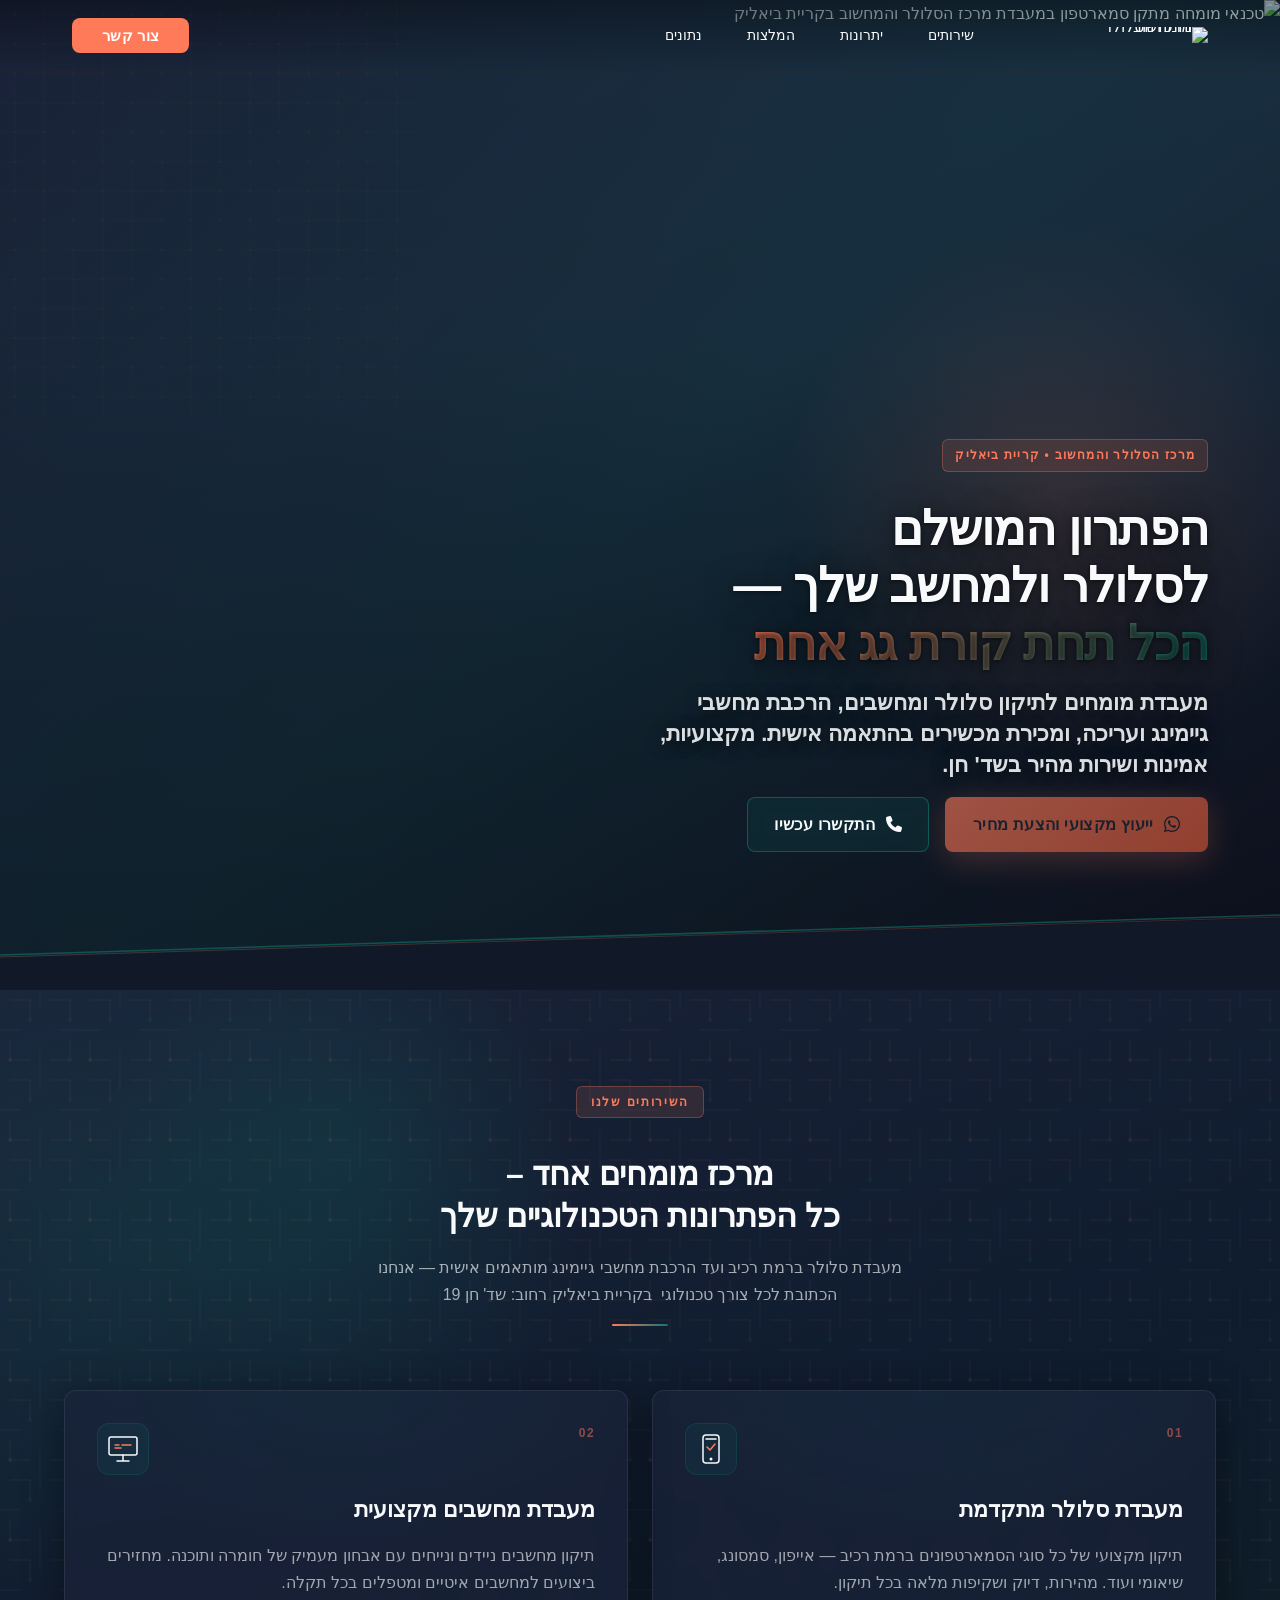
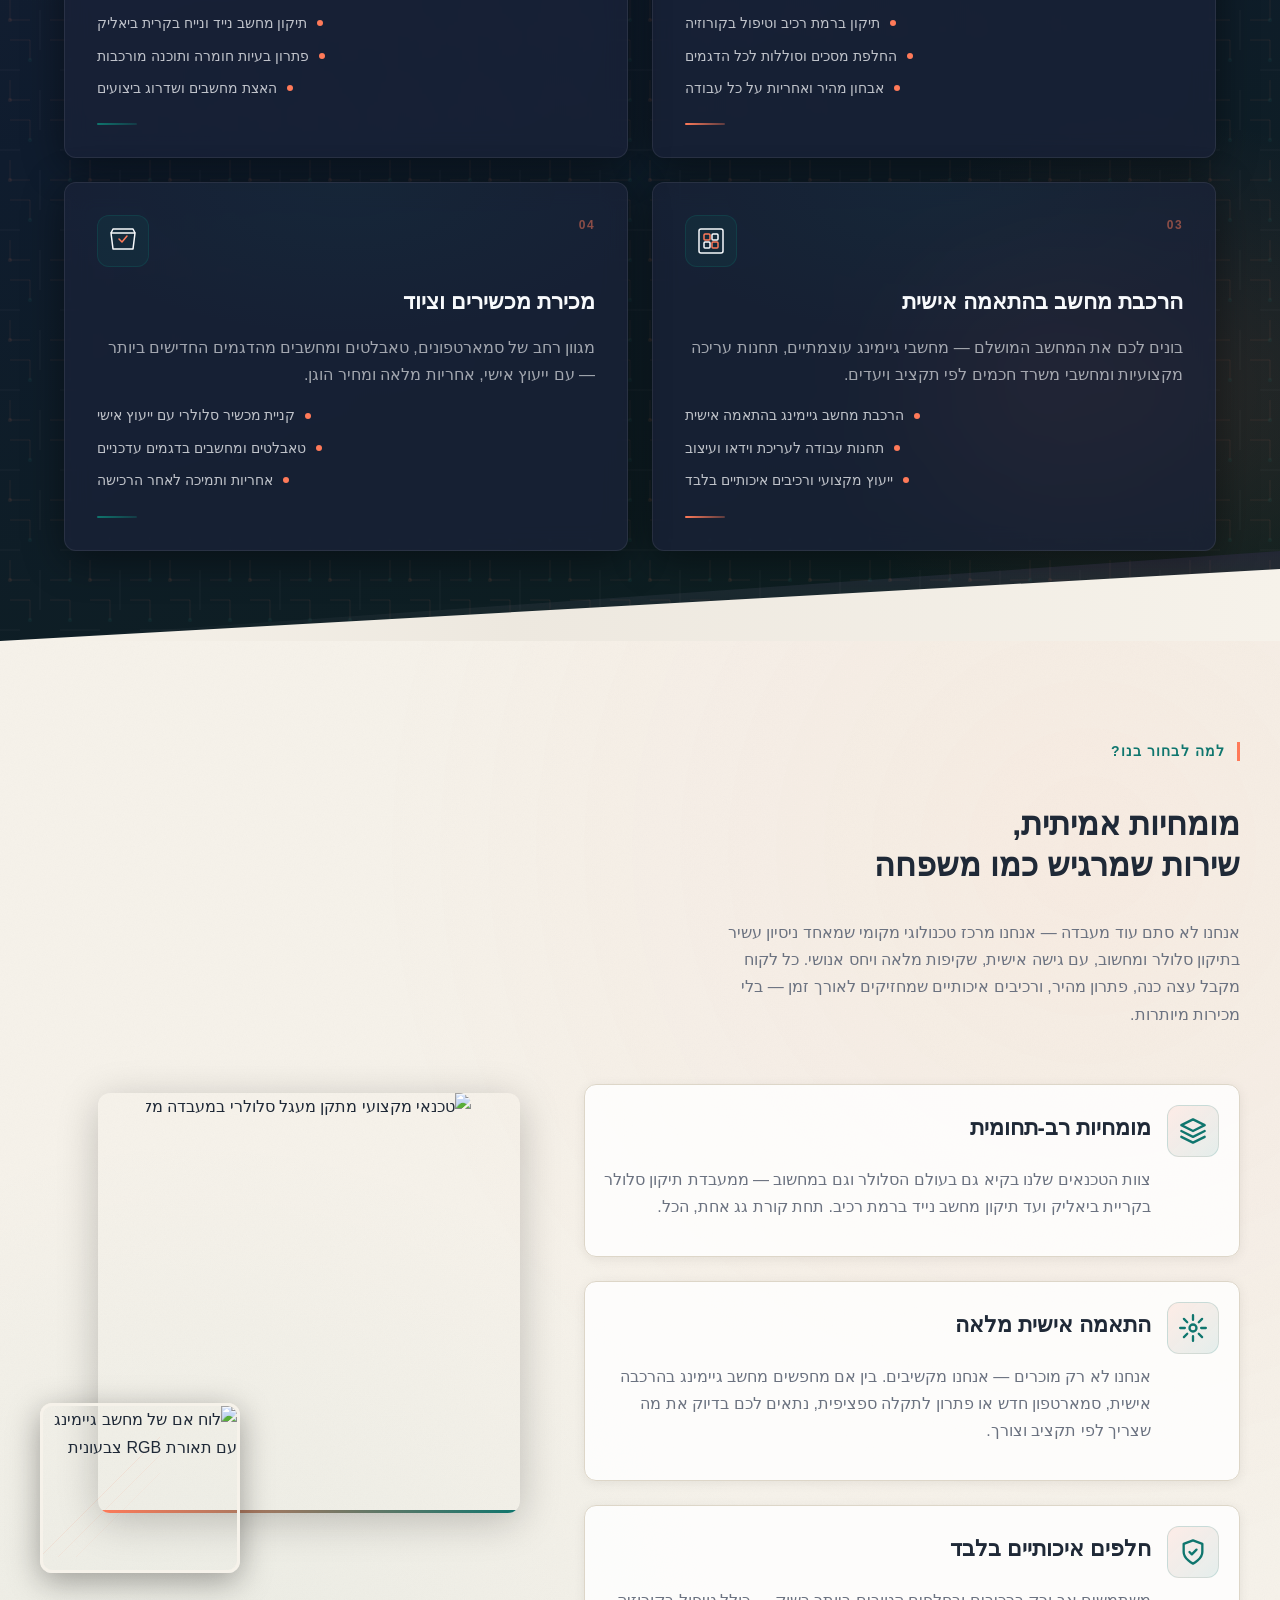
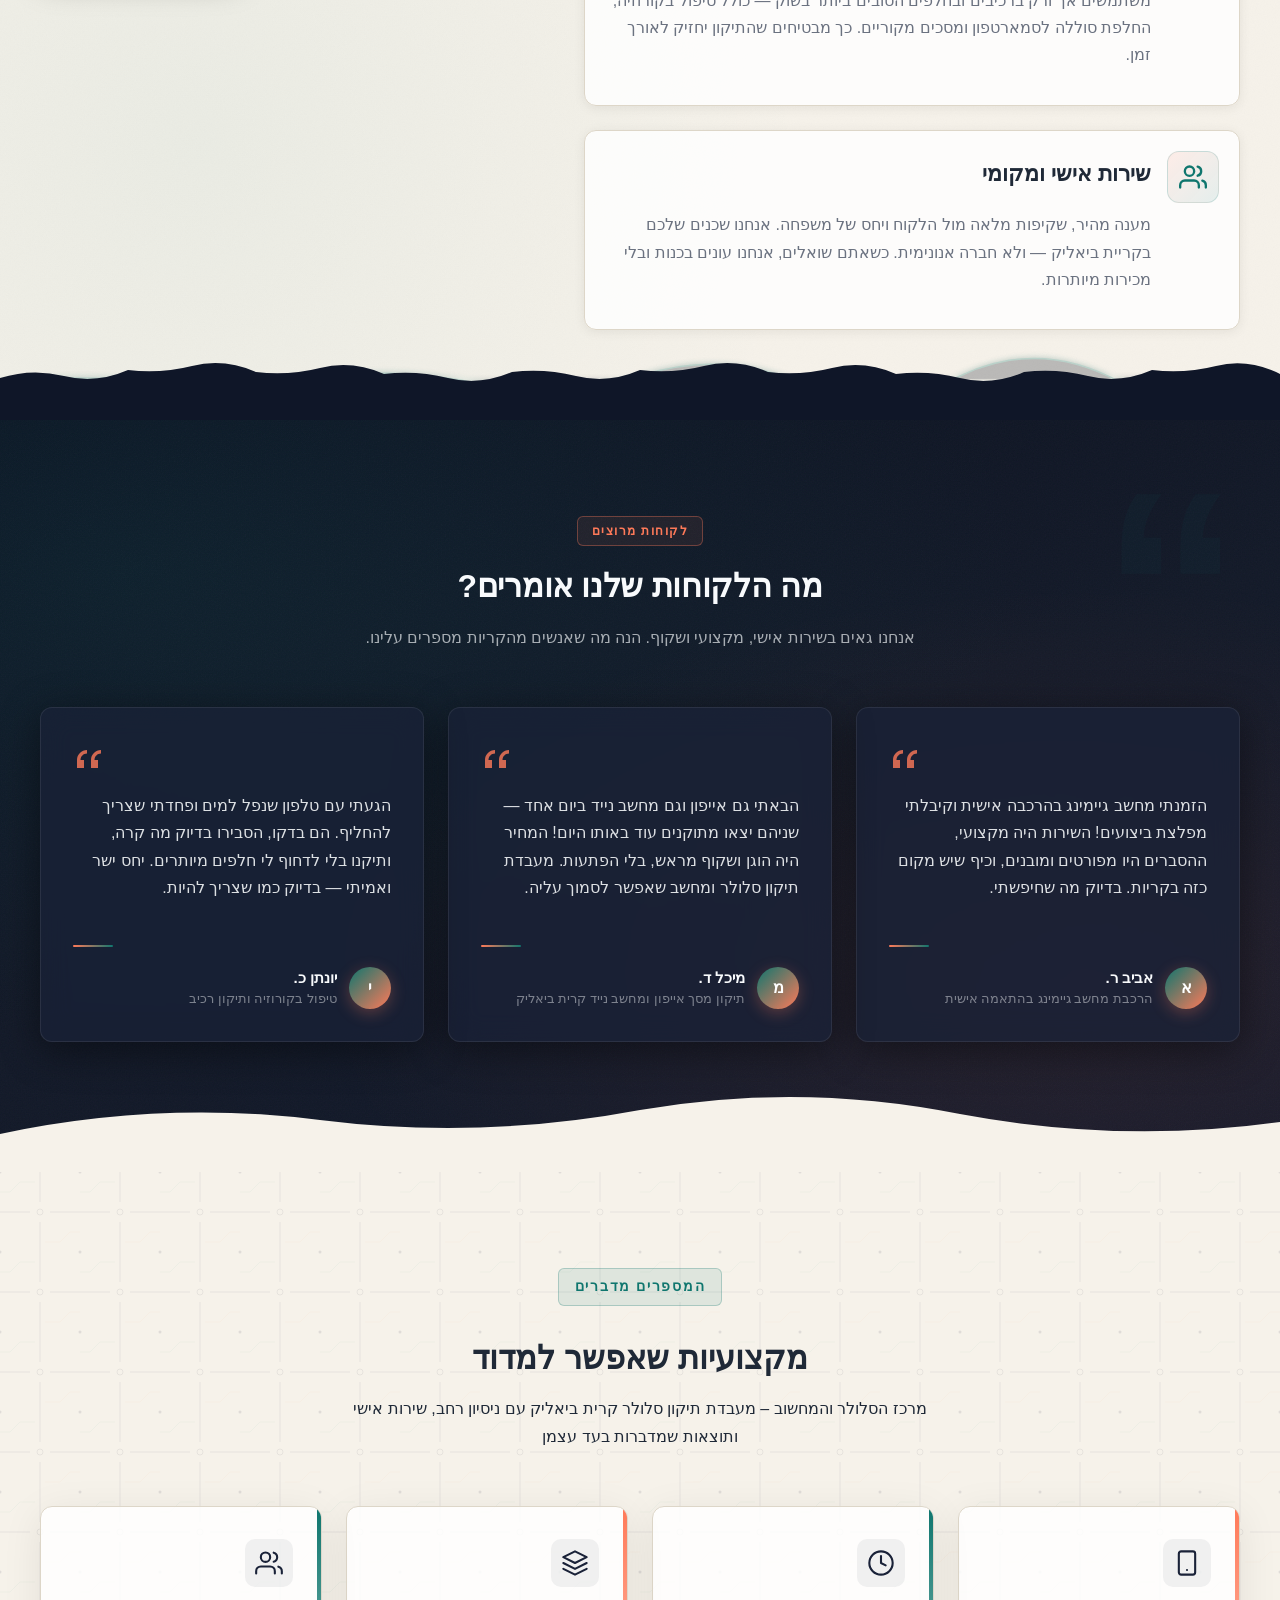
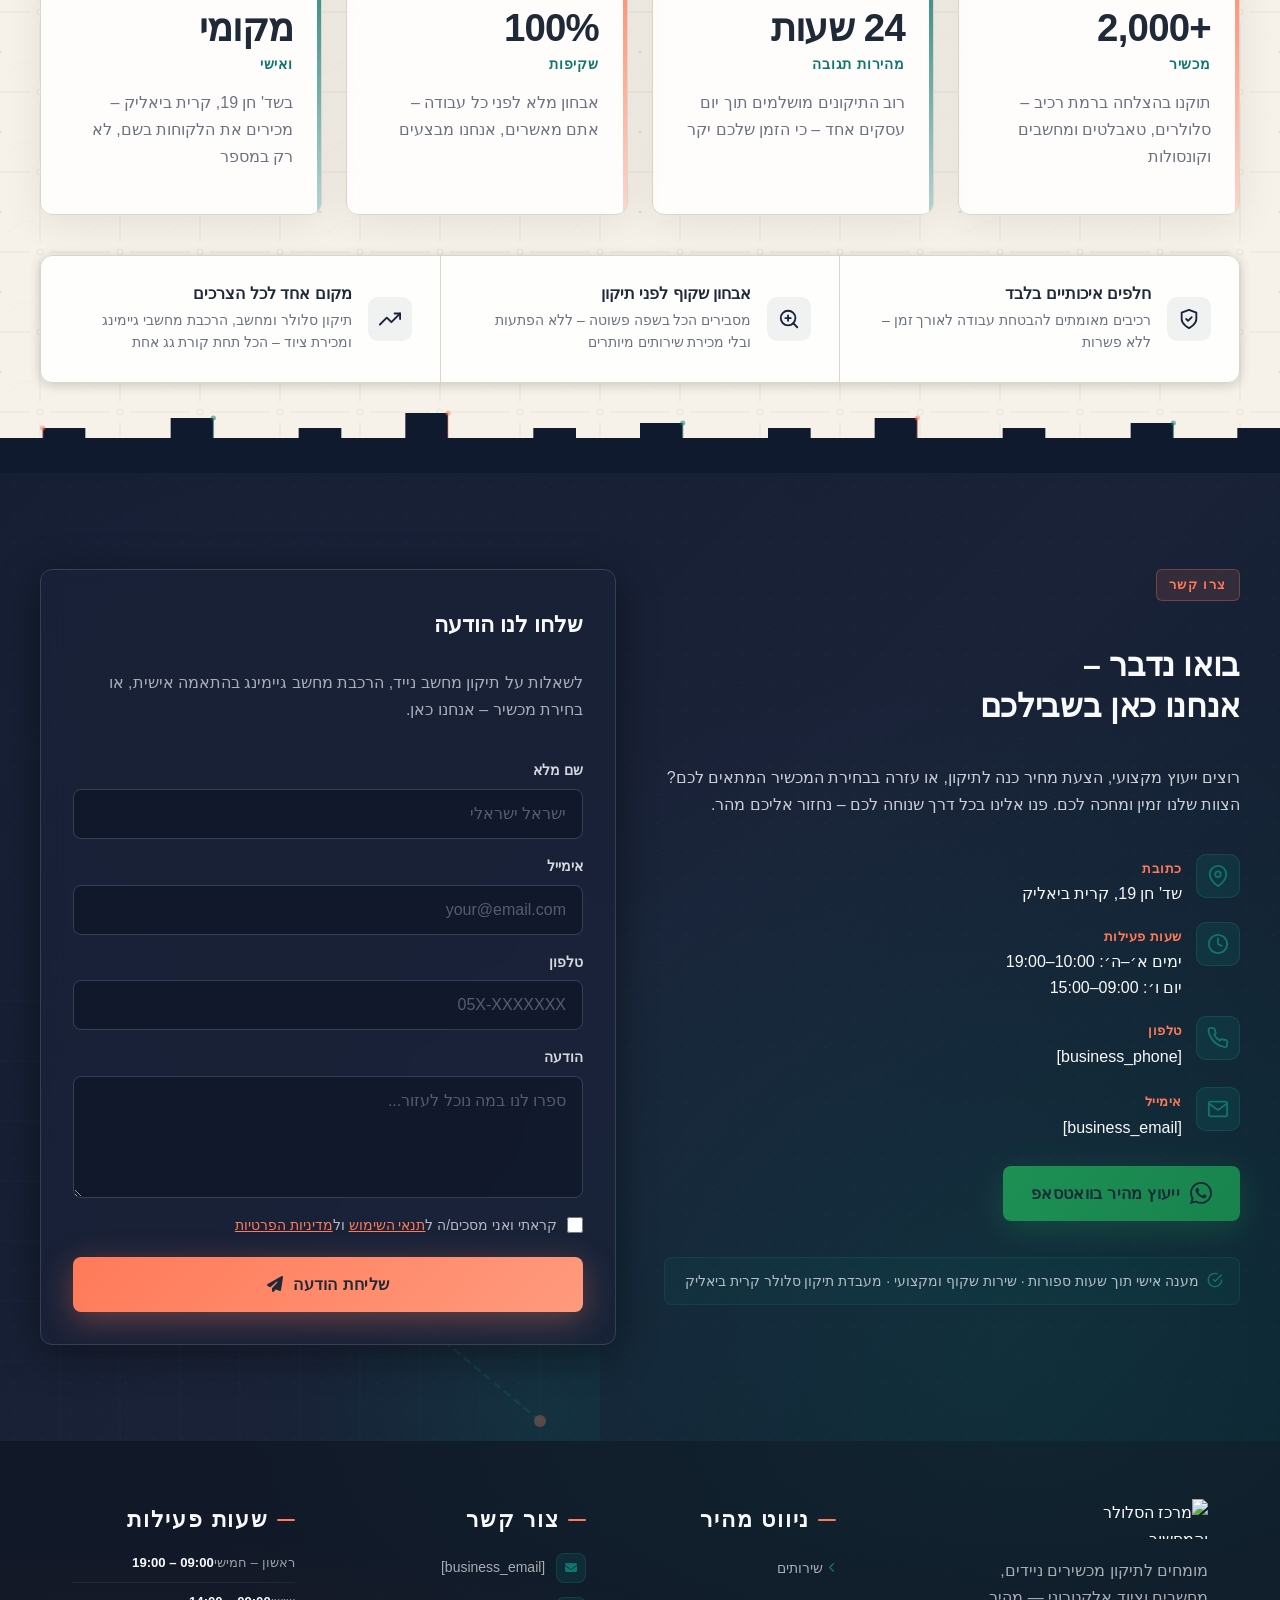
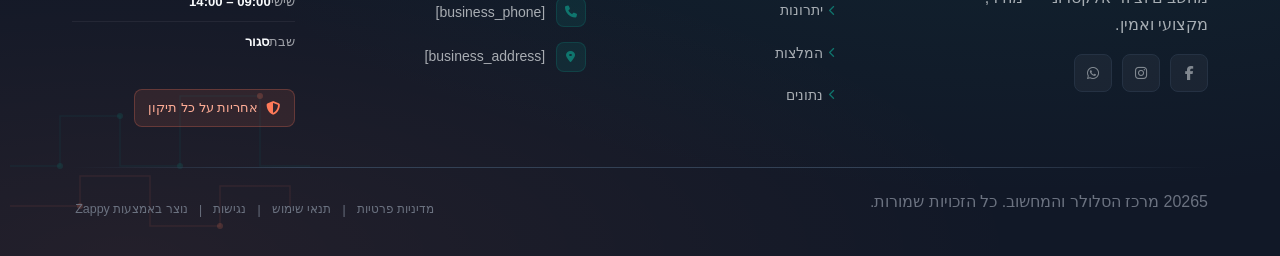
==== commit efad92da: "Incremental sync: 1 page(s) — update_text" ====
--- a/public/index.html
+++ b/public/index.html
@@ -1508,13 +1508,13 @@
       <!-- Column 1: Company Info -->
       <div class="footer-col footer-brand">
         <div class="footer-logo-wrap">
-          <img src="/assets/logo.webp" alt="מרכז הסלולר והמחשוב" class="logo">
+          <img src="/assets/logo.webp" alt="מרכז הסלולר והמחשוב" class="logo" data-zappy-footer-image="true">
         </div>
         <p class="footer-tagline">מומחים לתיקון מכשירים ניידים, מחשבים וציוד אלקטרוני — מהיר, מקצועי ואמין.</p>
         <div class="footer-social">
-          <a href="[facebook_handle]" aria-label="Facebook"><i class="fab fa-facebook-f"></i></a>
-          <a href="[instagram_handle]" aria-label="Instagram"><i class="fab fa-instagram"></i></a>
-          <a href="[whatsapp_handle]" aria-label="WhatsApp"><i class="fab fa-whatsapp"></i></a>
+          <a href="[facebook_handle]" aria-label="Facebook" aria-disabled="true" title="Social media link not configured" style="cursor: not-allowed; opacity: 0.6;"><i class="fab fa-facebook-f"></i></a>
+          <a href="[instagram_handle]" aria-label="Instagram" aria-disabled="true" title="Social media link not configured" style="cursor: not-allowed; opacity: 0.6;"><i class="fab fa-instagram" data-element-type="icon" data-element-id="icon-1777877945190-1gdlb99x0" data-icon-type="fontawesome"></i></a>
+          <a href="[whatsapp_handle]" aria-label="WhatsApp" aria-disabled="true" title="Social media link not configured" style="cursor: not-allowed; opacity: 0.6;"><i class="fab fa-whatsapp" data-element-type="icon" data-element-id="icon-1777877945191-vwjh1vwv5" data-icon-type="fontawesome"></i></a>
         </div>
       </div>
       <!-- Column 2: Quick Links -->
@@ -1532,11 +1532,11 @@
         <h3 class="footer-heading"><span class="heading-accent"></span>צור קשר</h3>
         <ul class="footer-contact">
           <li>
-            <span class="contact-icon"><i class="fas fa-envelope"></i></span>
+            <span class="contact-icon"><i class="fas fa-envelope" data-element-type="icon" data-element-id="icon-1777877945191-cpn91zue7" data-icon-type="fontawesome"></i></span>
             <span class="contact-text"><a href="mailto:[business_email]">[business_email]</a></span>
           </li>
           <li>
-            <span class="contact-icon"><i class="fas fa-phone"></i></span>
+            <span class="contact-icon"><i class="fas fa-phone" data-element-type="icon" data-element-id="icon-1777877945191-7sas66fw8" data-icon-type="fontawesome"></i></span>
             <span class="contact-text"><a href="tel:[business_phone]">[business_phone]</a></span>
           </li>
           <li><a href="/"><span class="contact-icon"><i class="fas fa-map-marker-alt"></i></span>
@@ -1552,7 +1552,7 @@
           <li><a href="/"><span class="day">שבת</span><span class="time">סגור</span></a></li>
         </ul>
         <div class="footer-badge">
-          <i class="fas fa-shield-alt"></i>
+          <i class="fas fa-shield-alt" data-element-type="icon" data-element-id="icon-1777877945191-4xs9xj8xg" data-icon-type="fontawesome"></i>
           <span>אחריות על כל תיקון</span>
         </div>
       </div>
@@ -1561,7 +1561,7 @@
     <div class="footer-divider"></div>
     <!-- Bottom Bar -->
     <div class="footer-bottom">
-      <p class="footer-copy">© 2026 מרכז הסלולר והמחשוב. כל הזכויות שמורות.</p>
+      <p class="footer-copy" style="" data-element-id="move-1777879119212-rkbuir0o">20265 מרכז הסלולר והמחשוב. כל הזכויות שמורות.</p>
       <div class="footer-legal">
         <a href="/privacy">מדיניות פרטיות</a>
         <span class="legal-sep">|</span>
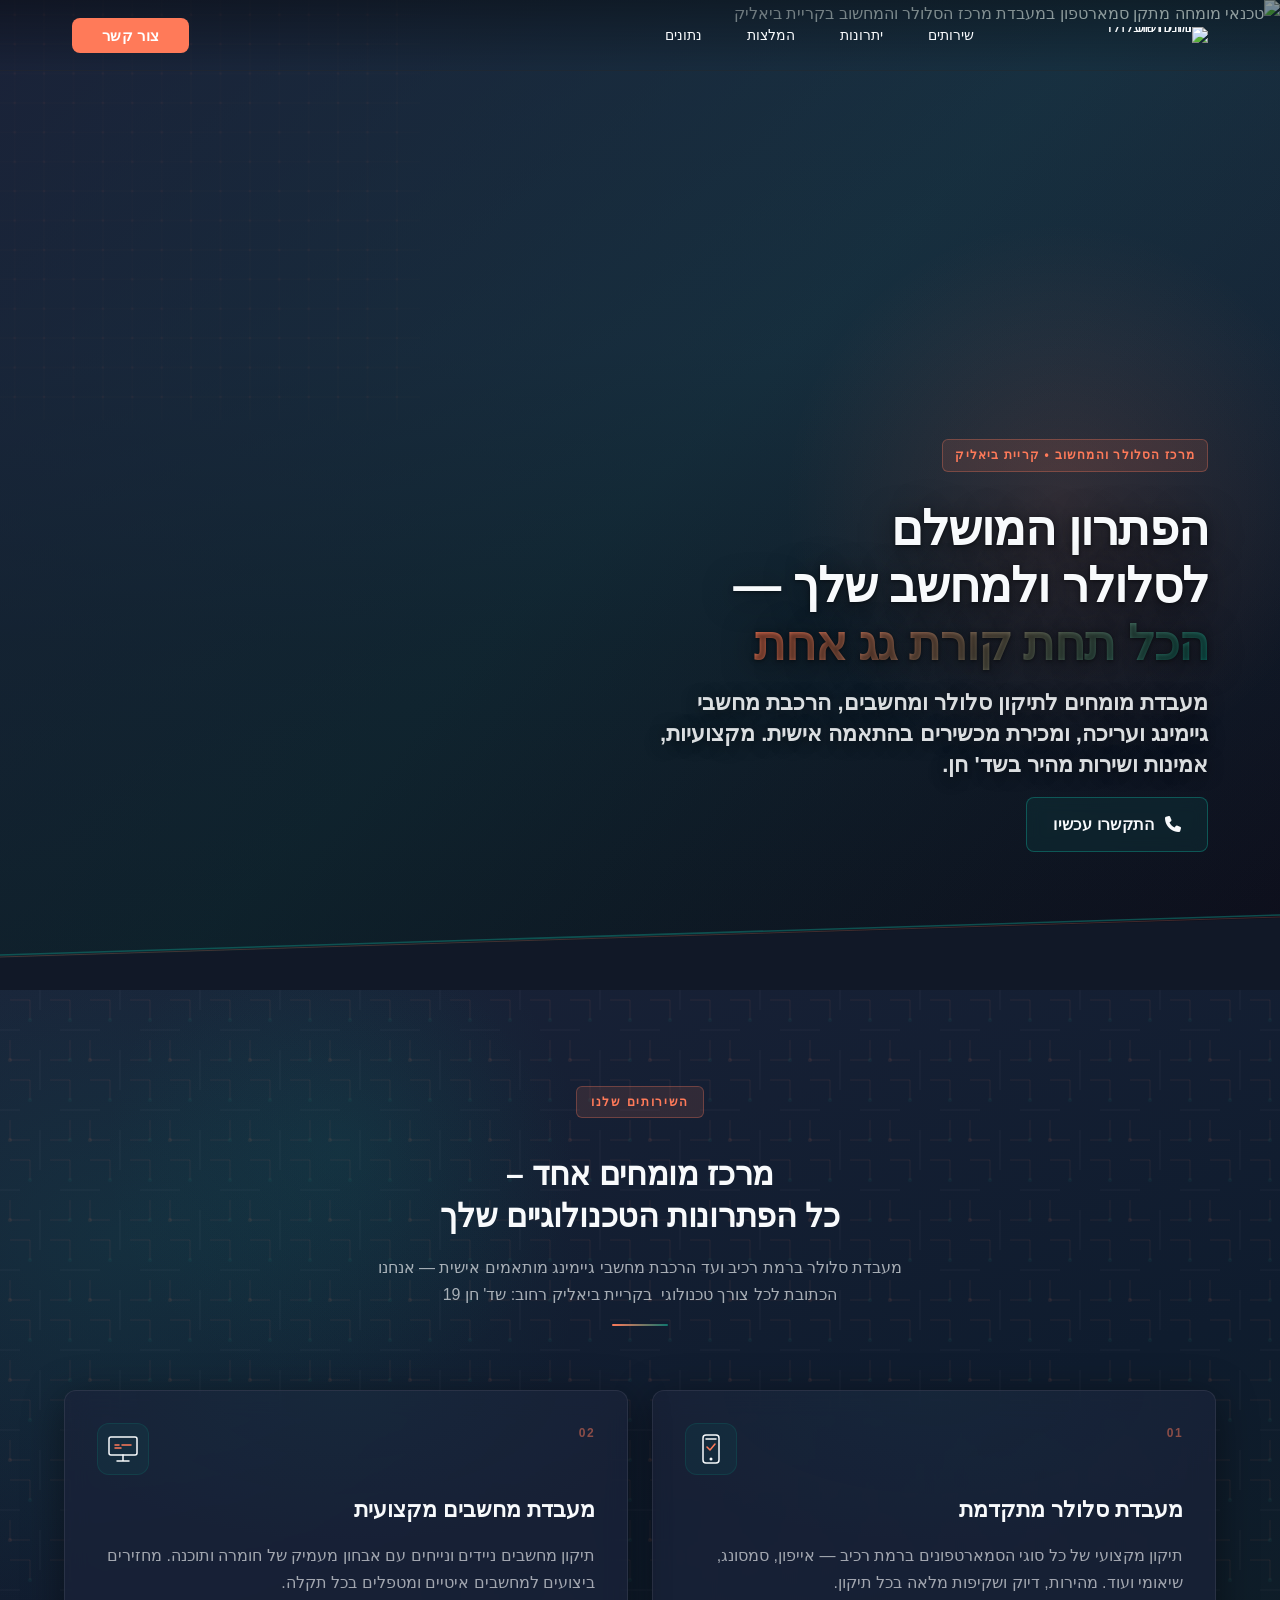
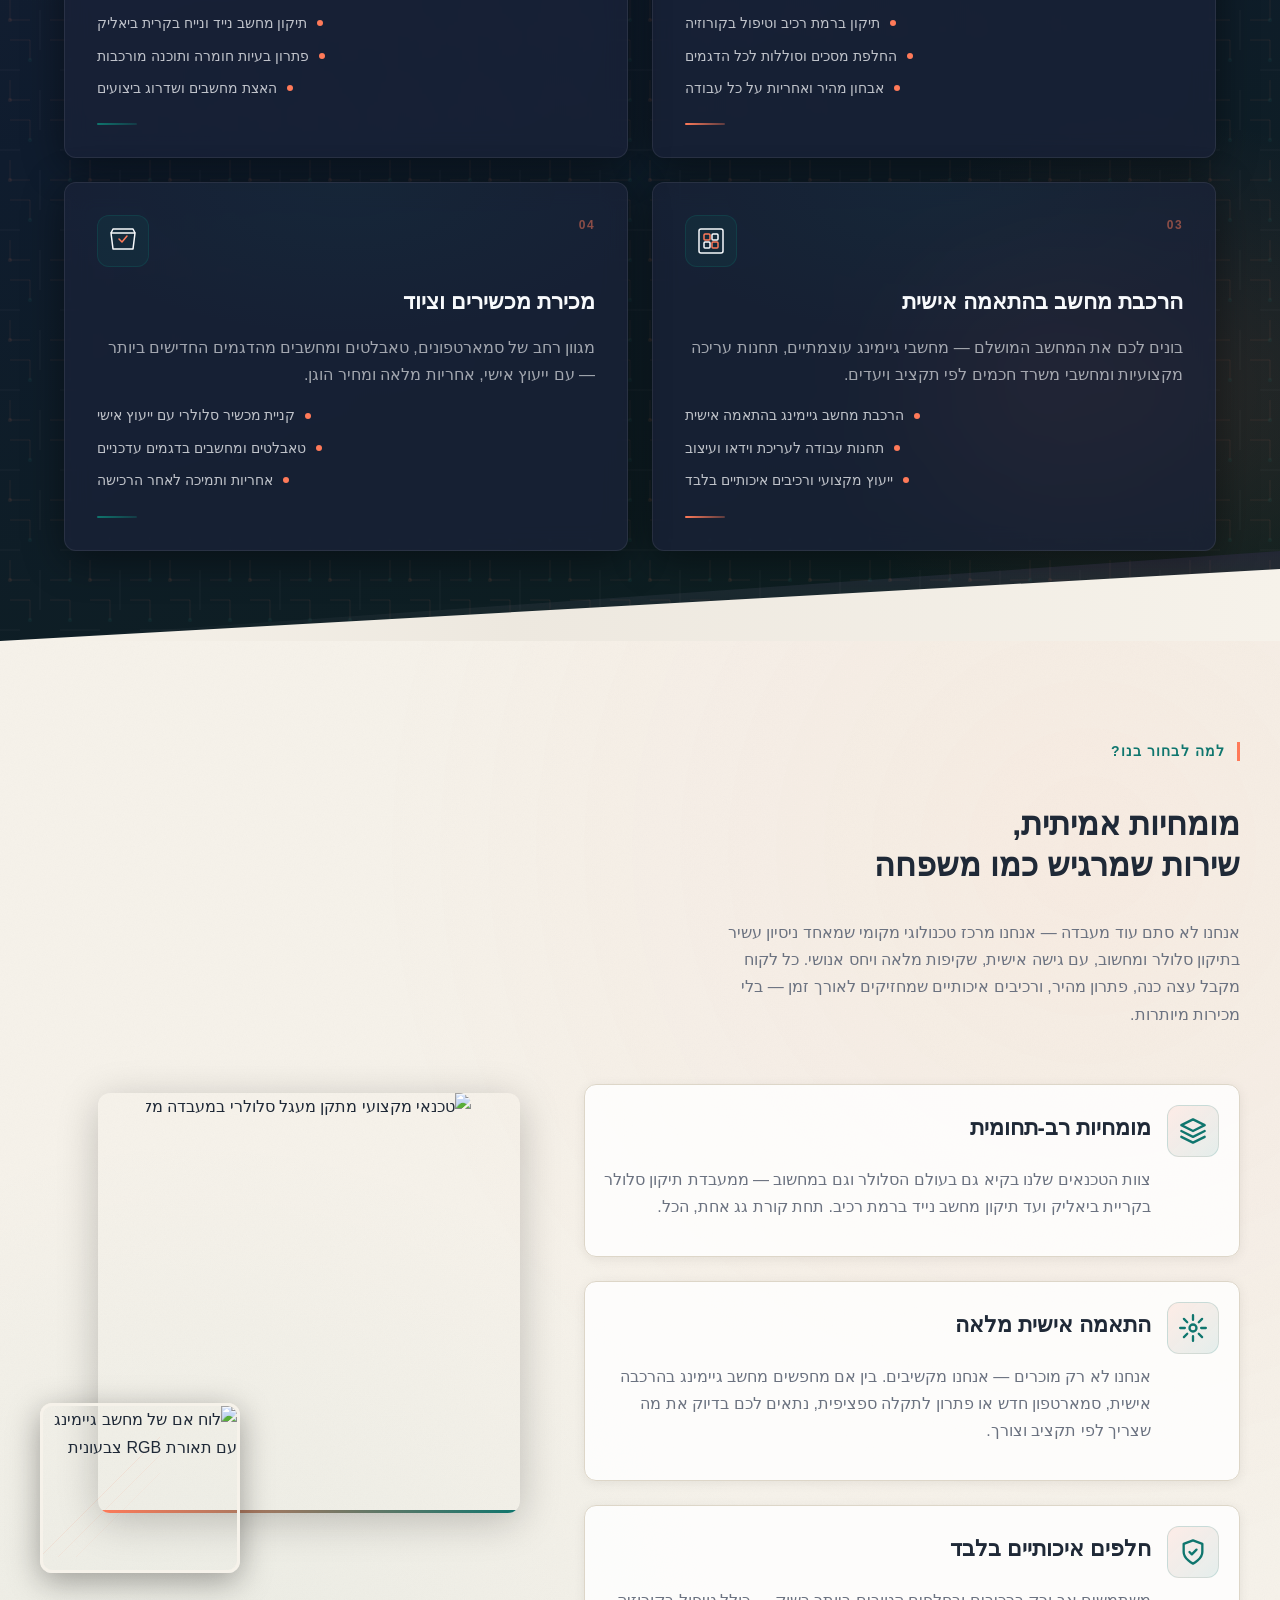
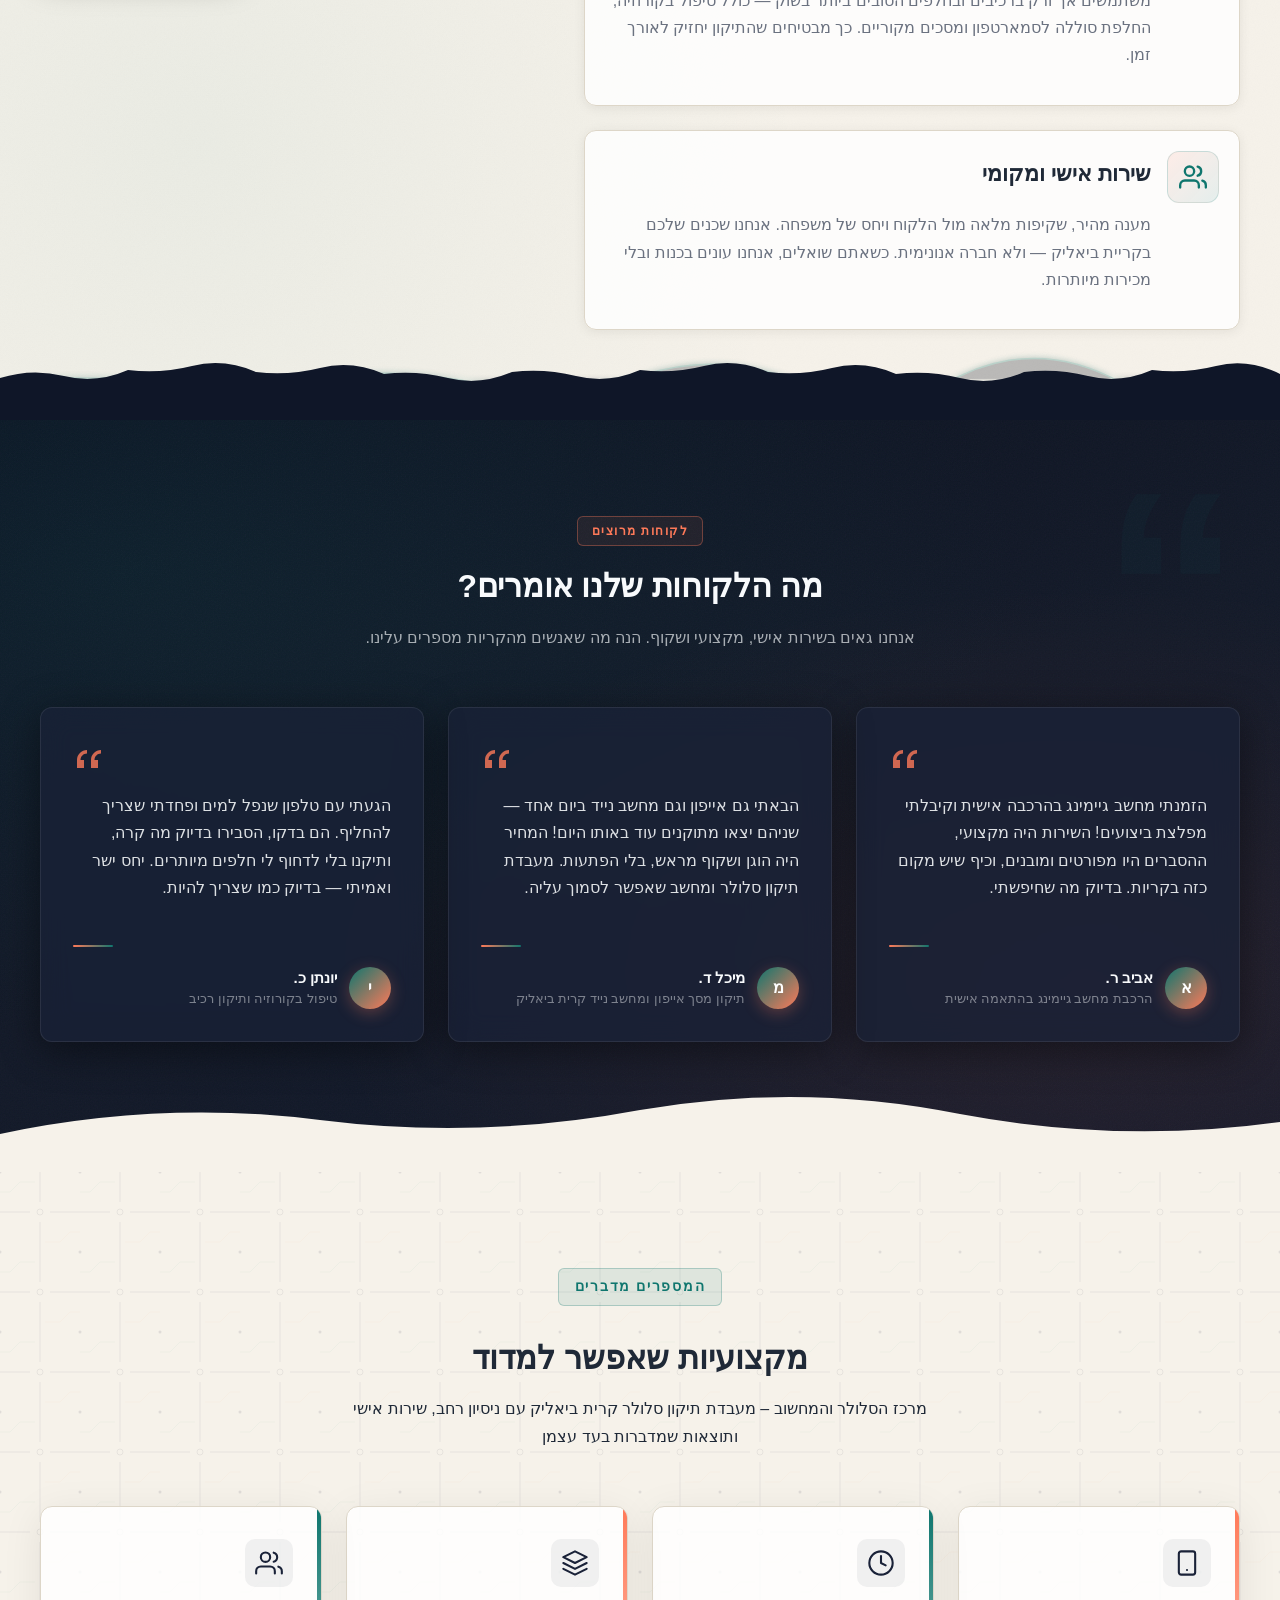
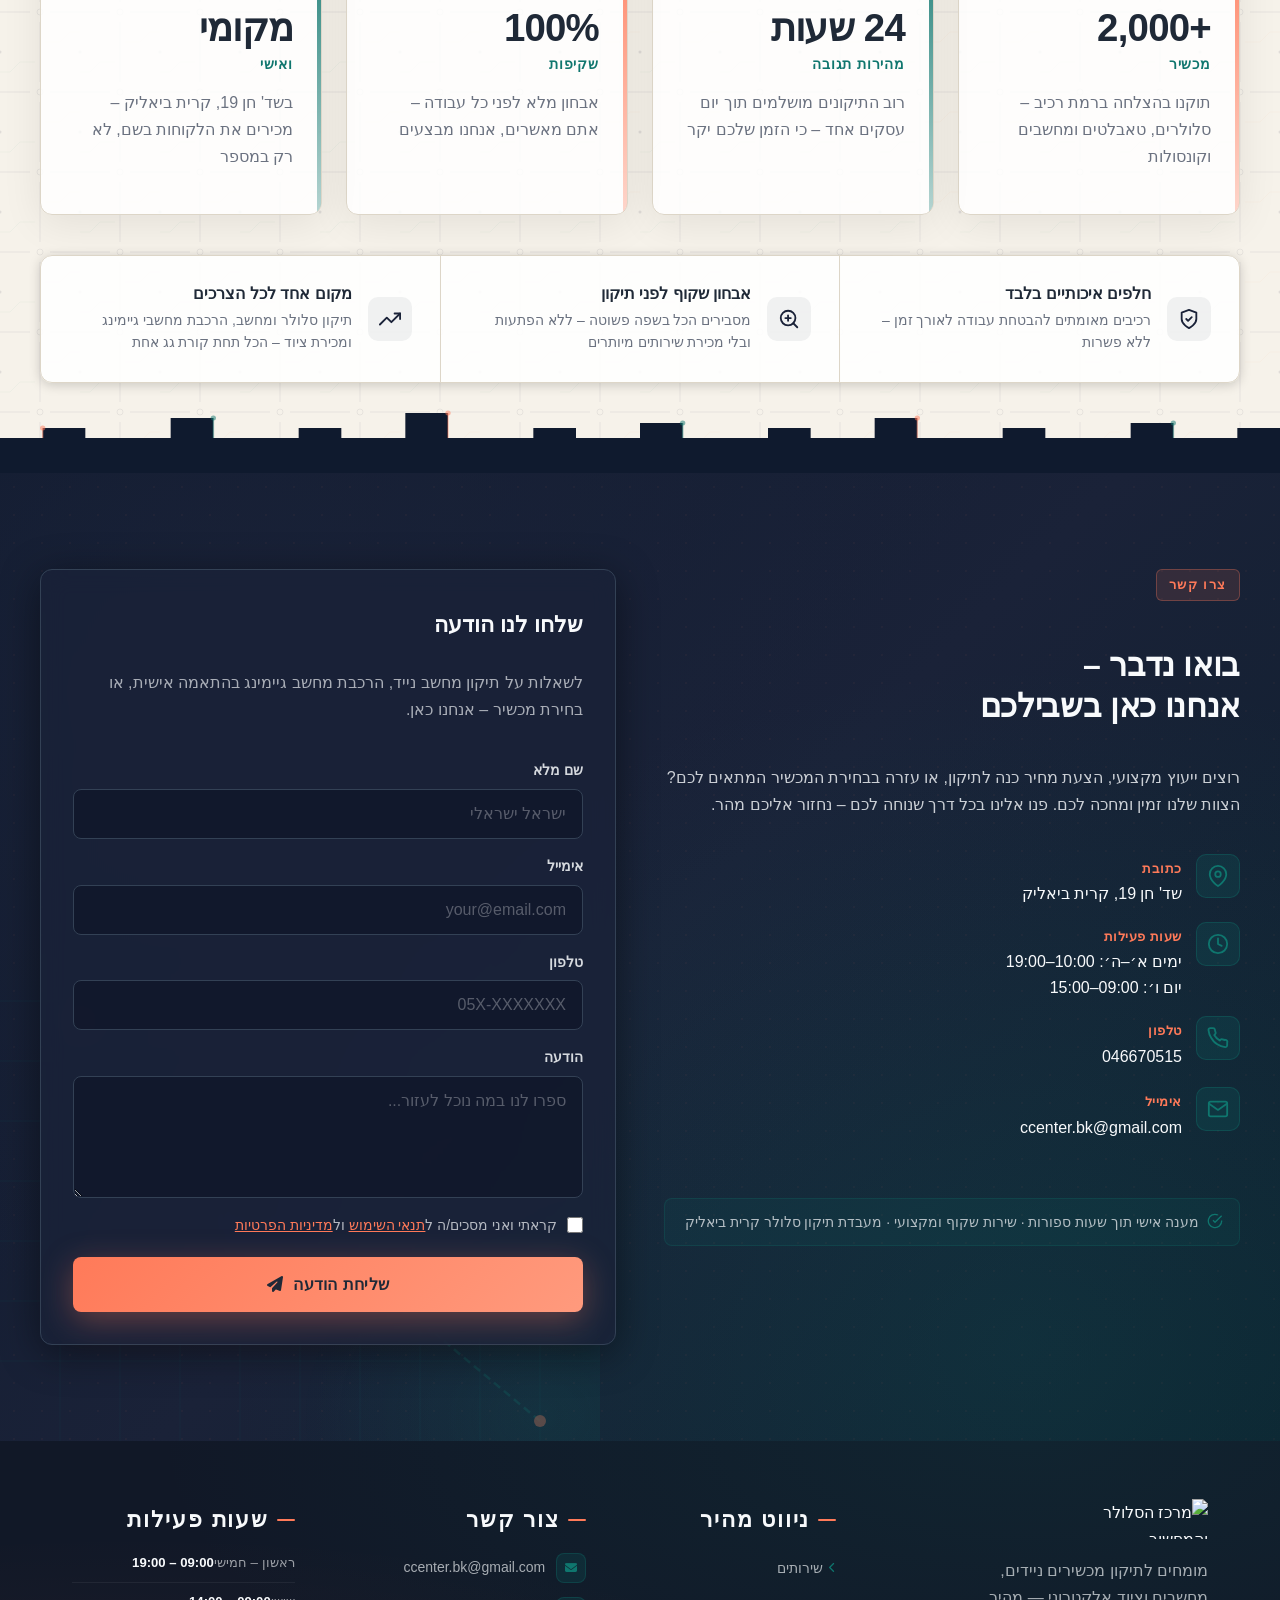
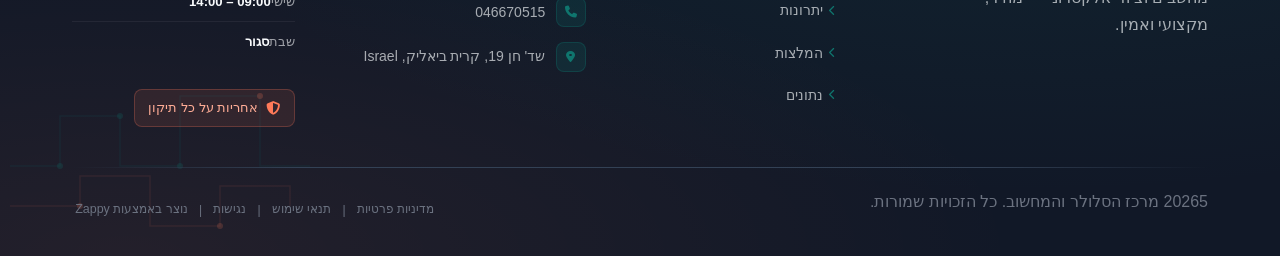
==== commit 7fd1b6d4: "Background sync: Progressive GitHub Sync" ====
--- a/public/index.html
+++ b/public/index.html
@@ -318,7 +318,7 @@
     </svg>
   </button>
 
-  <button class="phone-header-btn" data-phone="050-0000000" aria-label="Call">
+  <button class="phone-header-btn" data-phone="046670515" aria-label="Call">
     <svg width="20" height="20" viewBox="0 0 24 24" fill="currentColor">
       <path d="M22 16.92v3a2 2 0 0 1-2.18 2 19.79 19.79 0 0 1-8.63-3.07 19.5 19.5 0 0 1-6-6 19.79 19.79 0 0 1-3.07-8.67A2 2 0 0 1 4.11 2h3a2 2 0 0 1 2 1.72 12.84 12.84 0 0 0 .7 2.81 2 2 0 0 1-.45 2.11L8.09 9.91a16 16 0 0 0 6 6l1.27-1.27a2 2 0 0 1 2.11-.45 12.84 12.84 0 0 0 2.81.7A2 2 0 0 1 22 16.92z"></path>
     </svg>
@@ -721,7 +721,7 @@
         const phoneLinks = document.querySelectorAll('a[href^="tel:"]');
         const phoneNumber = phoneLinks.length > 0 
           ? phoneLinks[0].getAttribute('href').replace('tel:', '')
-          : '[business_phone]';
+          : '046670515';
         
         window.location.href = 'tel:' + phoneNumber;
         console.log('[Navbar] Phone button clicked');
@@ -806,11 +806,11 @@
 
       <!-- CTAs -->
       <div class="index-hero-ctas">
-        <a href="https://wa.me/[whatsapp_handle]" class="index-hero-btn-primary" target="_blank" rel="noopener">
+        <a href="#" class="index-hero-btn-primary" target="_blank" rel="noopener" style="display:none !important;">
           <i class="fab fa-whatsapp" aria-hidden="true"></i>
           ייעוץ מקצועי והצעת מחיר
         </a>
-        <a href="tel:[business_phone]" class="index-hero-btn-secondary">
+        <a href="tel:046670515" class="index-hero-btn-secondary">
           <i class="fas fa-phone" aria-hidden="true"></i>
           התקשרו עכשיו
         </a>
@@ -857,7 +857,7 @@
     <div class="iss-intro">
       <p><span class="iss-eyebrow">השירותים שלנו</span>
       </p><h2 class="iss-title">מרכז מומחים אחד –<br>כל הפתרונות הטכנולוגיים שלך</h2>
-      <p class="iss-subtitle" style="">מעבדת סלולר ברמת רכיב ועד הרכבת מחשבי גיימינג מותאמים אישית — אנחנו הכתובת לכל צורך טכנולוגי&nbsp; בקריית ביאליק רחוב: שד' חן 19</p>
+      <p class="iss-subtitle" >מעבדת סלולר ברמת רכיב ועד הרכבת מחשבי גיימינג מותאמים אישית — אנחנו הכתובת לכל צורך טכנולוגי&nbsp; בקריית ביאליק רחוב: שד' חן 19</p>
       <div class="iss-title-rule" aria-hidden="true"></div>
     </div>
 
@@ -1072,7 +1072,7 @@
 
         <!-- Smaller secondary tile peeking from bottom-end corner -->
         <figure class="index-benefits-img-secondary">
-          <img data-placeholder="index-benefits-image-2" data-context="Close-up macro photograph of a colorful RGB computer motherboard with glowing circuit traces, vivid teal and coral LED lighting, intricate electronic components. Premium gaming PC build detail shot, dramatic lighting, tech aesthetic." width="220" height="180" src="/assets/site-index-benefits-image-2.webp" alt="לוח אם של מחשב גיימינג עם תאורת RGB צבעונית" data-element-type="image" data-element-id="img-1777877945195-re8clx158" style="">
+          <img data-placeholder="index-benefits-image-2" data-context="Close-up macro photograph of a colorful RGB computer motherboard with glowing circuit traces, vivid teal and coral LED lighting, intricate electronic components. Premium gaming PC build detail shot, dramatic lighting, tech aesthetic." width="220" height="180" src="/assets/site-index-benefits-image-2.webp" alt="לוח אם של מחשב גיימינג עם תאורת RGB צבעונית" data-element-type="image" data-element-id="img-1777877945195-re8clx158" >
         </figure>
 
         <!-- Decorative diagonal accent lines -->
@@ -1242,7 +1242,7 @@
         </div>
         <div class="index-stats-section__metric-number">+2,000</div>
         <div class="index-stats-section__metric-unit">מכשיר</div>
-        <p class="index-stats-section__metric-desc" style="">תוקנו בהצלחה ברמת רכיב – סלולרים, טאבלטים ומחשבים וקונסולות&nbsp;</p>
+        <p class="index-stats-section__metric-desc" >תוקנו בהצלחה ברמת רכיב – סלולרים, טאבלטים ומחשבים וקונסולות&nbsp;</p>
       </article>
 
       <article class="index-stats-section__metric-card">
@@ -1284,7 +1284,7 @@
         </div>
         <div class="index-stats-section__metric-number">מקומי</div>
         <div class="index-stats-section__metric-unit">ואישי</div>
-        <p class="index-stats-section__metric-desc" style="">בשד' חן 19, קרית ביאליק – מכירים את הלקוחות בשם, לא רק במספר&nbsp;</p>
+        <p class="index-stats-section__metric-desc" >בשד' חן 19, קרית ביאליק – מכירים את הלקוחות בשם, לא רק במספר&nbsp;</p>
       </article>
 
     </div>
@@ -1417,7 +1417,7 @@
               <div class="index-contact-section__info-icon">
                 <svg data-element-type="icon" data-icon-type="svg" viewBox="0 0 24 24" fill="none" stroke="currentColor" stroke-width="2" stroke-linecap="round" stroke-linejoin="round" width="22" height="22" aria-hidden="true"><path d="M21 10c0 7-9 13-9 13s-9-6-9-13a9 9 0 0 1 18 0z"></path><circle cx="12" cy="10" r="3"></circle></svg>
               </div>
-              <div class="index-contact-section__info-content" style="">
+              <div class="index-contact-section__info-content" >
                 <strong>כתובת</strong>
                 <span>שד' חן 19, קרית ביאליק</span>
               </div>
@@ -1426,7 +1426,7 @@
               <div class="index-contact-section__info-icon">
                 <svg data-element-type="icon" data-icon-type="svg" viewBox="0 0 24 24" fill="none" stroke="currentColor" stroke-width="2" stroke-linecap="round" stroke-linejoin="round" width="22" height="22" aria-hidden="true"><circle cx="12" cy="12" r="10"></circle><polyline points="12 6 12 12 16 14"></polyline></svg>
               </div>
-              <div class="index-contact-section__info-content" style="">
+              <div class="index-contact-section__info-content" >
                 <strong>שעות פעילות</strong>
                 <span>ימים א׳–ה׳: 10:00–19:00</span>
                 <span>יום ו׳: 09:00–15:00</span>
@@ -1438,7 +1438,7 @@
               </div>
               <div class="index-contact-section__info-content">
                 <strong>טלפון</strong>
-                <a href="tel:[business_phone]" class="index-contact-section__phone-link">[business_phone]</a>
+                <a href="tel:046670515" class="index-contact-section__phone-link">046670515</a>
               </div>
             </li>
             <li class="index-contact-section__info-item">
@@ -1447,12 +1447,12 @@
               </div>
               <div class="index-contact-section__info-content">
                 <strong>אימייל</strong>
-                <a href="mailto:[business_email]" class="index-contact-section__email-link">[business_email]</a>
+                <a href="mailto:ccenter.bk@gmail.com" class="index-contact-section__email-link">ccenter.bk@gmail.com</a>
               </div>
             </li>
           </ul>
 
-          <p class="zappy-editable"><a href="https://wa.me/[whatsapp_handle]" class="index-contact-section__whatsapp-btn" style="color: rgb(31, 41, 55) !important; cursor: not-allowed; opacity: 0.6;" aria-disabled="true" title="Social media link not configured" data-element-type="button" data-element-id="btn-1777877945173-cb6l20ubk" data-native-element="true">
+          <p class="zappy-editable"><a href="#" class="index-contact-section__whatsapp-btn" style="color: rgb(31, 41, 55) !important; cursor: not-allowed; opacity: 0.6;;display:none !important;" aria-disabled="true" title="Social media link not configured" data-element-type="button" data-element-id="btn-1777877945173-cb6l20ubk" data-native-element="true">
             <svg data-element-type="icon" data-icon-type="svg" viewBox="0 0 24 24" fill="currentColor" width="22" height="22" aria-hidden="true"><path d="M17.472 14.382c-.297-.149-1.758-.867-2.03-.967-.273-.099-.471-.148-.67.15-.197.297-.767.966-.94 1.164-.173.199-.347.223-.644.075-.297-.15-1.255-.463-2.39-1.475-.883-.788-1.48-1.761-1.653-2.059-.173-.297-.018-.458.13-.606.134-.133.298-.347.446-.52.149-.174.198-.298.298-.497.099-.198.05-.371-.025-.52-.075-.149-.669-1.612-.916-2.207-.242-.579-.487-.5-.669-.51-.173-.008-.371-.01-.57-.01-.198 0-.52.074-.792.372-.272.297-1.04 1.016-1.04 2.479 0 1.462 1.065 2.875 1.213 3.074.149.198 2.096 3.2 5.077 4.487.709.306 1.262.489 1.694.625.712.227 1.36.195 1.871.118.571-.085 1.758-.719 2.006-1.413.248-.694.248-1.289.173-1.413-.074-.124-.272-.198-.57-.347m-5.421 7.403h-.004a9.87 9.87 0 0 1-5.031-1.378l-.361-.214-3.741.982.998-3.648-.235-.374a9.86 9.86 0 0 1-1.51-5.26c.001-5.45 4.436-9.884 9.888-9.884 2.64 0 5.122 1.03 6.988 2.898a9.825 9.825 0 0 1 2.893 6.994c-.003 5.45-4.437 9.884-9.885 9.884m8.413-18.297A11.815 11.815 0 0 0 12.05 0C5.495 0 .16 5.335.157 11.892c0 2.096.547 4.142 1.588 5.945L.057 24l6.305-1.654a11.882 11.882 0 0 0 5.683 1.448h.005c6.554 0 11.89-5.335 11.893-11.893a11.821 11.821 0 0 0-3.48-8.413Z"></path></svg>
             ייעוץ מהיר בוואטסאפ
           </a>
@@ -1512,9 +1512,9 @@
         </div>
         <p class="footer-tagline">מומחים לתיקון מכשירים ניידים, מחשבים וציוד אלקטרוני — מהיר, מקצועי ואמין.</p>
         <div class="footer-social">
-          <a href="[facebook_handle]" aria-label="Facebook" aria-disabled="true" title="Social media link not configured" style="cursor: not-allowed; opacity: 0.6;"><i class="fab fa-facebook-f"></i></a>
-          <a href="[instagram_handle]" aria-label="Instagram" aria-disabled="true" title="Social media link not configured" style="cursor: not-allowed; opacity: 0.6;"><i class="fab fa-instagram" data-element-type="icon" data-element-id="icon-1777877945190-1gdlb99x0" data-icon-type="fontawesome"></i></a>
-          <a href="[whatsapp_handle]" aria-label="WhatsApp" aria-disabled="true" title="Social media link not configured" style="cursor: not-allowed; opacity: 0.6;"><i class="fab fa-whatsapp" data-element-type="icon" data-element-id="icon-1777877945191-vwjh1vwv5" data-icon-type="fontawesome"></i></a>
+          <a href="#" aria-label="Facebook" aria-disabled="true" title="Social media link not configured" style="cursor: not-allowed; opacity: 0.6;;display:none !important;"><i class="fab fa-facebook-f"></i></a>
+          <a href="#" aria-label="Instagram" aria-disabled="true" title="Social media link not configured" style="cursor: not-allowed; opacity: 0.6;;display:none !important;"><i class="fab fa-instagram" data-element-type="icon" data-element-id="icon-1777877945190-1gdlb99x0" data-icon-type="fontawesome"></i></a>
+          <a href="#" aria-label="WhatsApp" aria-disabled="true" title="Social media link not configured" style="cursor: not-allowed; opacity: 0.6;;display:none !important;"><i class="fab fa-whatsapp" data-element-type="icon" data-element-id="icon-1777877945191-vwjh1vwv5" data-icon-type="fontawesome"></i></a>
         </div>
       </div>
       <!-- Column 2: Quick Links -->
@@ -1533,14 +1533,14 @@
         <ul class="footer-contact">
           <li>
             <span class="contact-icon"><i class="fas fa-envelope" data-element-type="icon" data-element-id="icon-1777877945191-cpn91zue7" data-icon-type="fontawesome"></i></span>
-            <span class="contact-text"><a href="mailto:[business_email]">[business_email]</a></span>
+            <span class="contact-text"><a href="mailto:ccenter.bk@gmail.com">ccenter.bk@gmail.com</a></span>
           </li>
           <li>
             <span class="contact-icon"><i class="fas fa-phone" data-element-type="icon" data-element-id="icon-1777877945191-7sas66fw8" data-icon-type="fontawesome"></i></span>
-            <span class="contact-text"><a href="tel:[business_phone]">[business_phone]</a></span>
+            <span class="contact-text"><a href="tel:046670515">046670515</a></span>
           </li>
           <li><a href="/"><span class="contact-icon"><i class="fas fa-map-marker-alt"></i></span>
-            <span class="contact-text">[business_address]</span></a></li>
+            <span class="contact-text">שד' חן 19, קרית ביאליק, Israel</span></a></li>
         </ul>
       </div>
       <!-- Column 4: Hours / Extra -->
@@ -1561,7 +1561,7 @@
     <div class="footer-divider"></div>
     <!-- Bottom Bar -->
     <div class="footer-bottom">
-      <p class="footer-copy" style="" data-element-id="move-1777879119212-rkbuir0o">20265 מרכז הסלולר והמחשוב. כל הזכויות שמורות.</p>
+      <p class="footer-copy"  data-element-id="move-1777879119212-rkbuir0o">20265 מרכז הסלולר והמחשוב. כל הזכויות שמורות.</p>
       <div class="footer-legal">
         <a href="/privacy">מדיניות פרטיות</a>
         <span class="legal-sep">|</span>
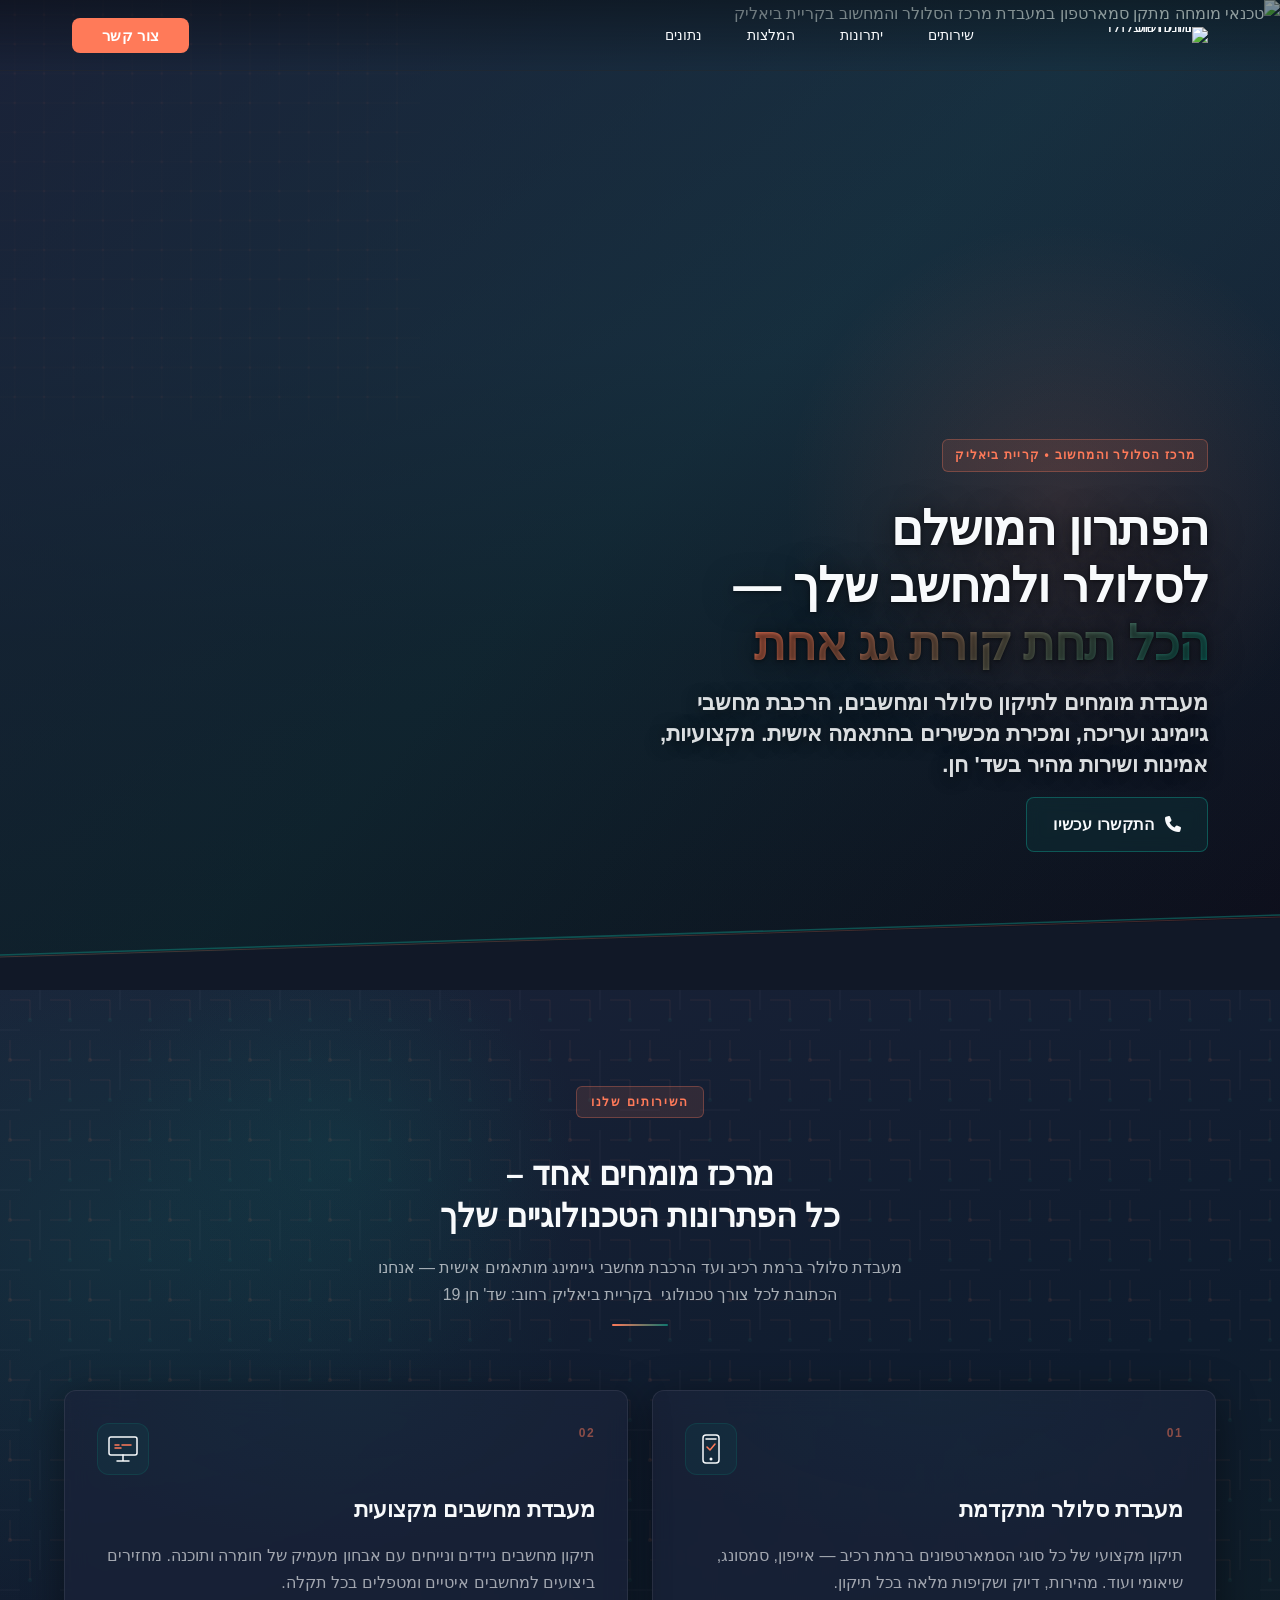
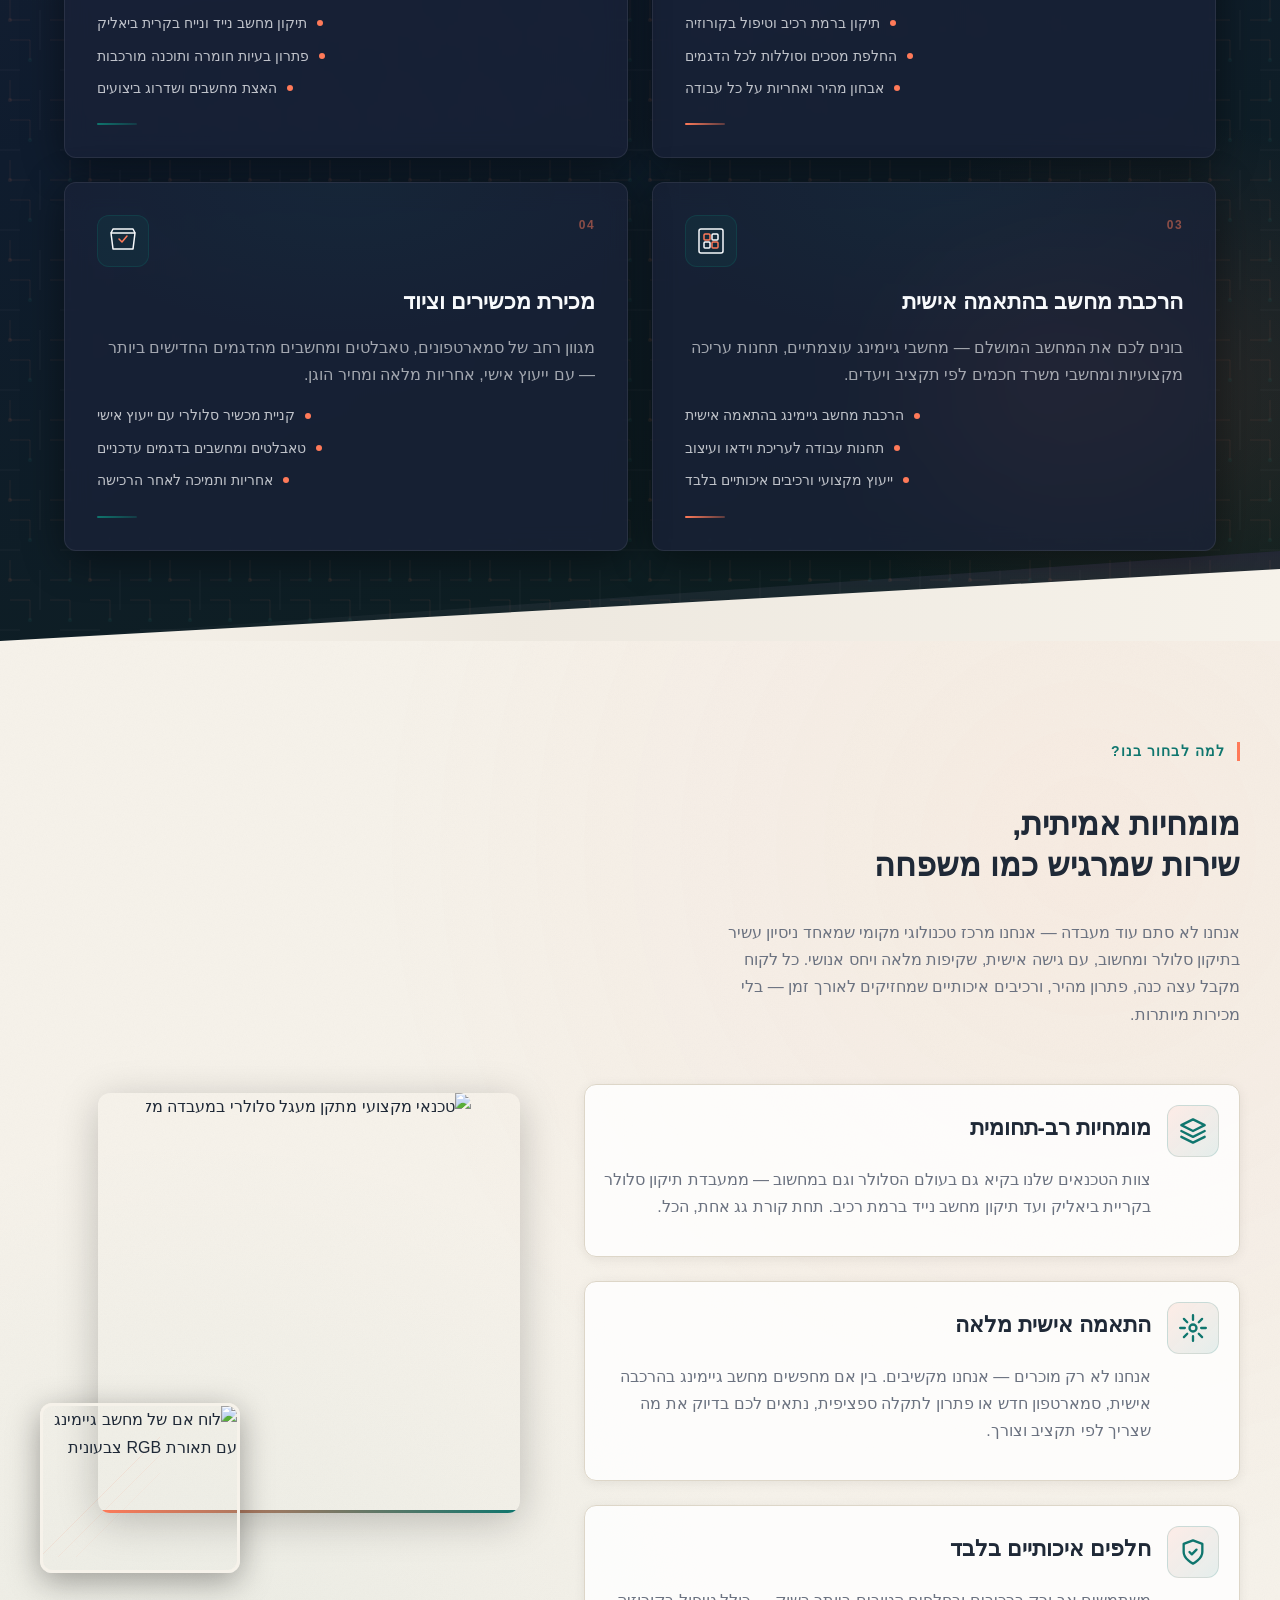
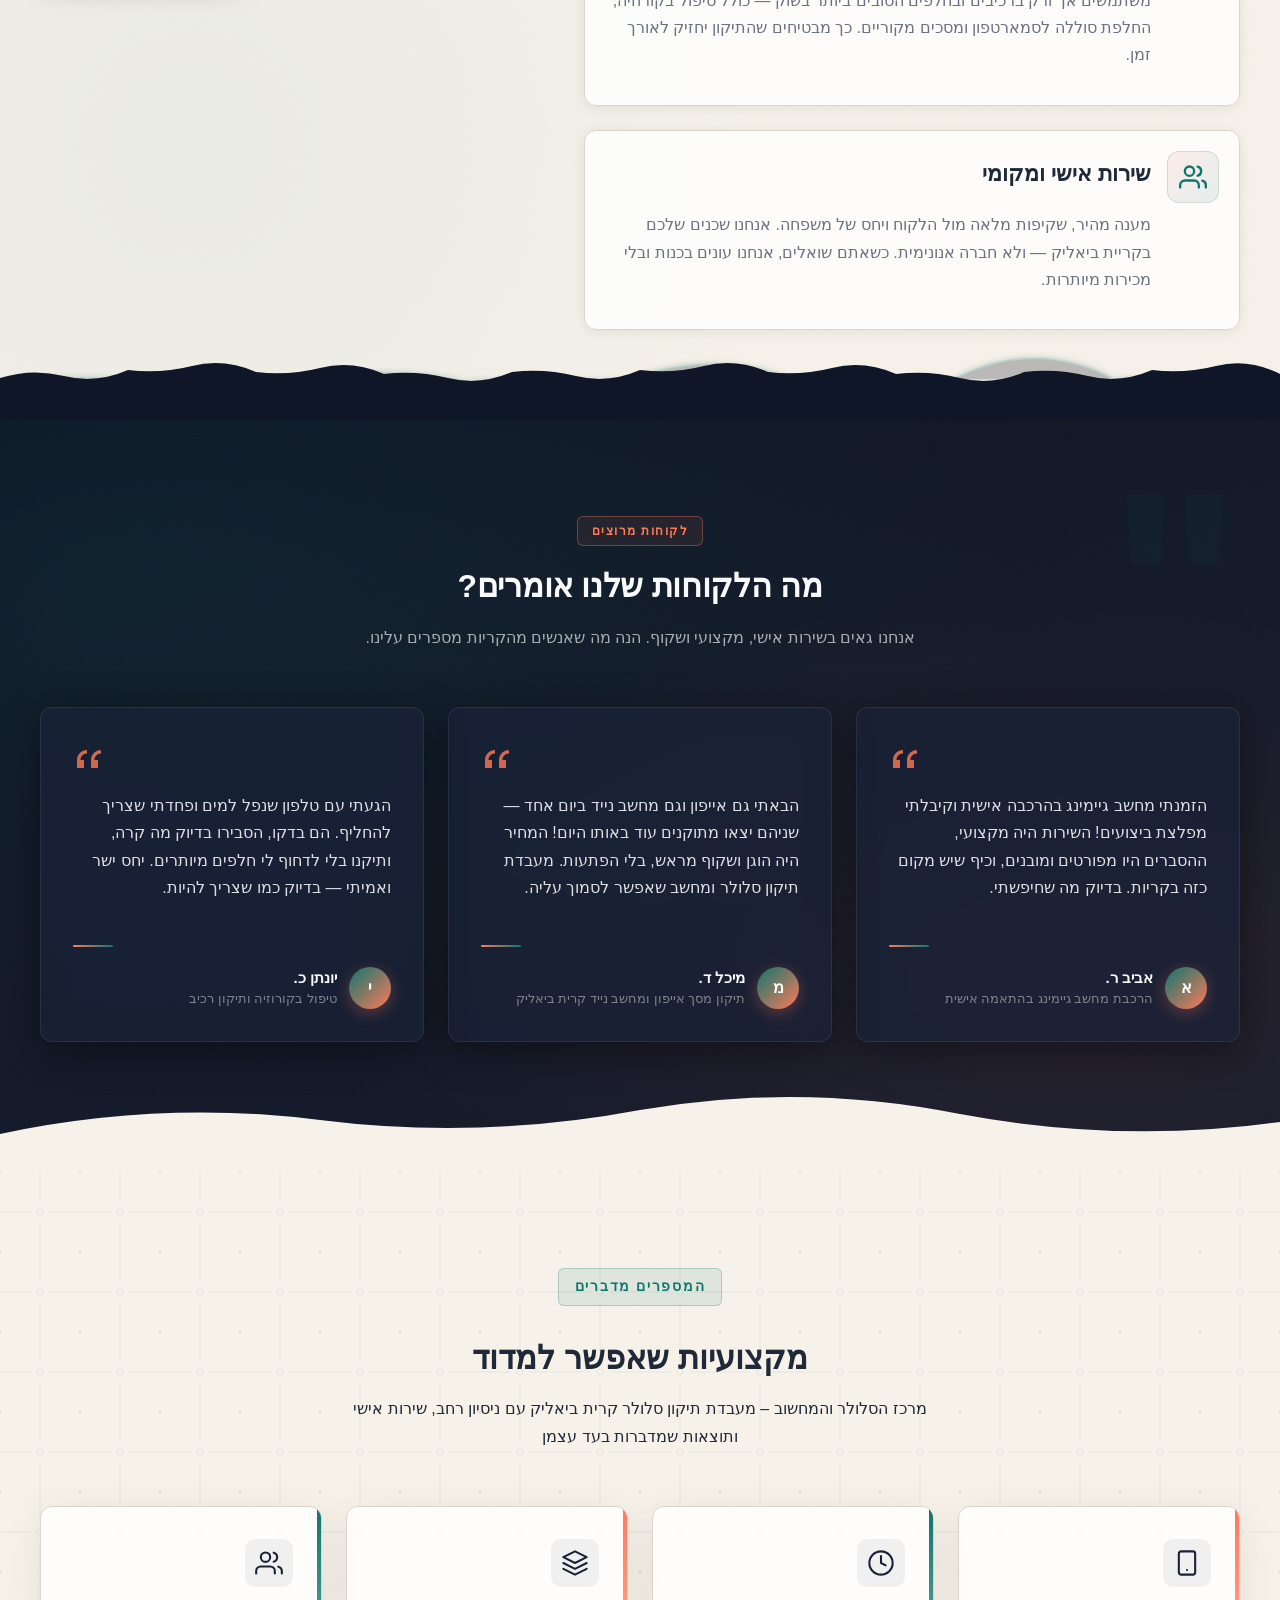
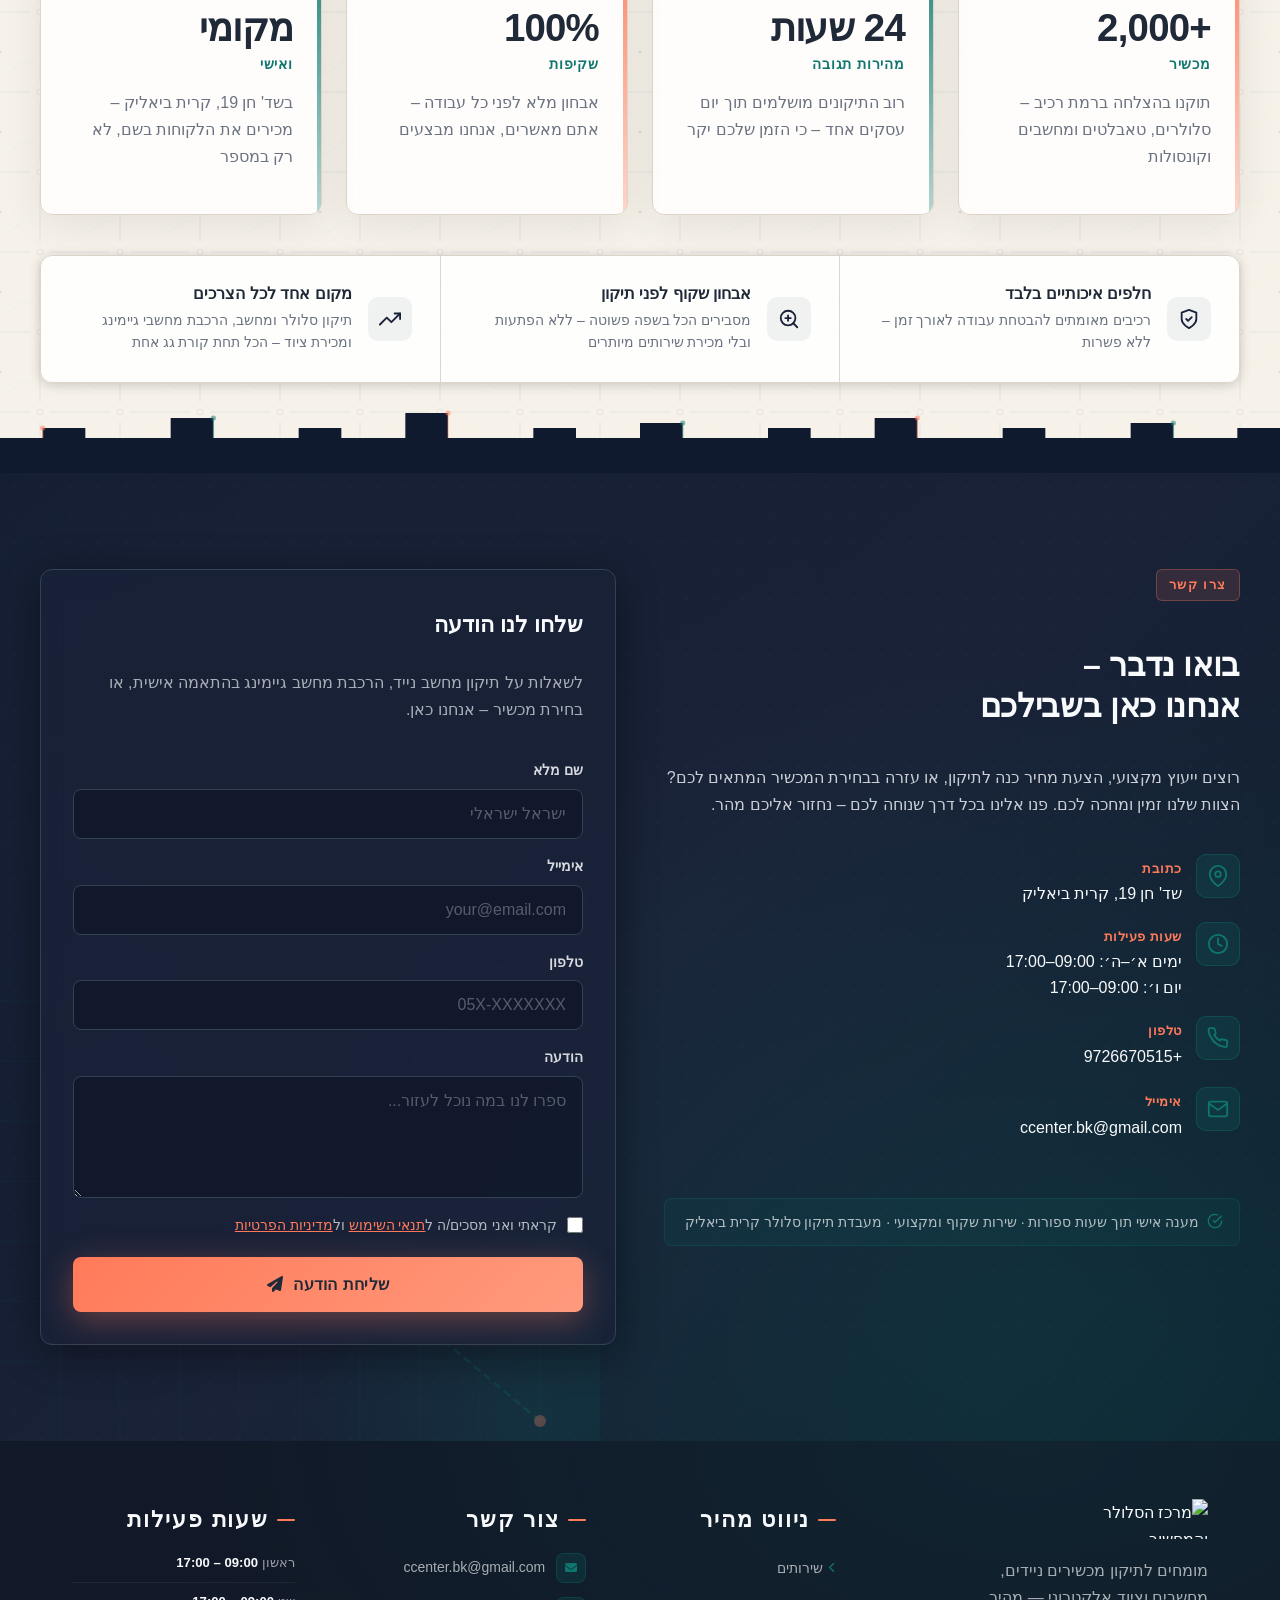
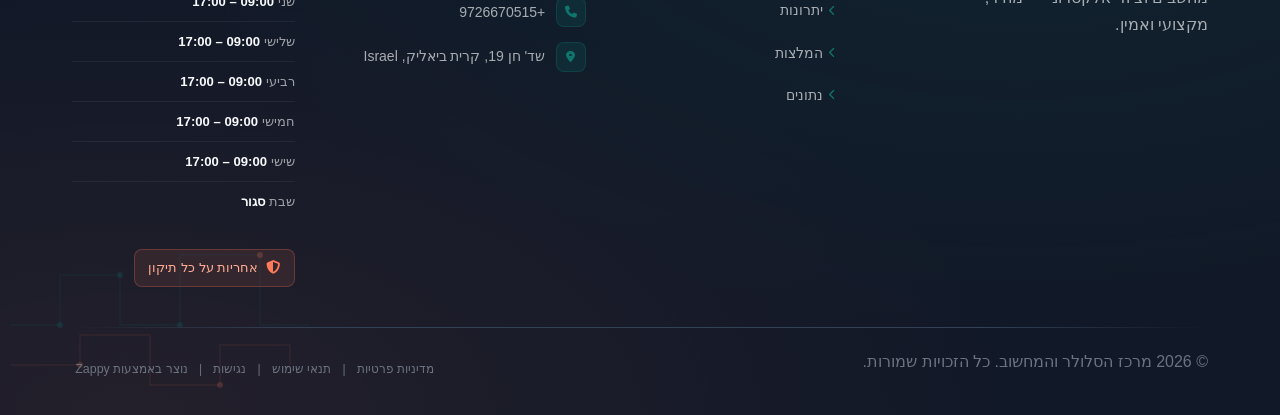
==== commit ec414f7f: "Background sync: Progressive GitHub Sync" ====
--- a/public/index.html
+++ b/public/index.html
@@ -318,7 +318,7 @@
     </svg>
   </button>
 
-  <button class="phone-header-btn" data-phone="046670515" aria-label="Call">
+  <button class="phone-header-btn" data-phone="+9726670515" aria-label="Call">
     <svg width="20" height="20" viewBox="0 0 24 24" fill="currentColor">
       <path d="M22 16.92v3a2 2 0 0 1-2.18 2 19.79 19.79 0 0 1-8.63-3.07 19.5 19.5 0 0 1-6-6 19.79 19.79 0 0 1-3.07-8.67A2 2 0 0 1 4.11 2h3a2 2 0 0 1 2 1.72 12.84 12.84 0 0 0 .7 2.81 2 2 0 0 1-.45 2.11L8.09 9.91a16 16 0 0 0 6 6l1.27-1.27a2 2 0 0 1 2.11-.45 12.84 12.84 0 0 0 2.81.7A2 2 0 0 1 22 16.92z"></path>
     </svg>
@@ -721,7 +721,7 @@
         const phoneLinks = document.querySelectorAll('a[href^="tel:"]');
         const phoneNumber = phoneLinks.length > 0 
           ? phoneLinks[0].getAttribute('href').replace('tel:', '')
-          : '046670515';
+          : '+9726670515';
         
         window.location.href = 'tel:' + phoneNumber;
         console.log('[Navbar] Phone button clicked');
@@ -810,7 +810,7 @@
           <i class="fab fa-whatsapp" aria-hidden="true"></i>
           ייעוץ מקצועי והצעת מחיר
         </a>
-        <a href="tel:046670515" class="index-hero-btn-secondary">
+        <a href="tel:+9726670515" class="index-hero-btn-secondary">
           <i class="fas fa-phone" aria-hidden="true"></i>
           התקשרו עכשיו
         </a>
@@ -1105,7 +1105,7 @@
 
 <section id="testimonials" class="index-testimonials-section" data-layout-spec="בית-testimonials" dir="rtl">
   <!-- Decorative oversized quote mark -->
-  <div class="index-testimonials-section__quote-motif" aria-hidden="true">“</div>
+  <div class="index-testimonials-section__quote-motif" aria-hidden="true">"</div>
 
   <!-- Faint circuitry texture overlay -->
   <div class="index-testimonials-section__texture" aria-hidden="true"></div>
@@ -1428,8 +1428,8 @@
               </div>
               <div class="index-contact-section__info-content" >
                 <strong>שעות פעילות</strong>
-                <span>ימים א׳–ה׳: 10:00–19:00</span>
-                <span>יום ו׳: 09:00–15:00</span>
+                <span>ימים א׳–ה׳: 09:00–17:00</span>
+                <span>יום ו׳: 09:00–17:00</span>
               </div>
             </li>
             <li class="index-contact-section__info-item">
@@ -1438,7 +1438,7 @@
               </div>
               <div class="index-contact-section__info-content">
                 <strong>טלפון</strong>
-                <a href="tel:046670515" class="index-contact-section__phone-link">046670515</a>
+                <a href="tel:+9726670515" class="index-contact-section__phone-link">+9726670515</a>
               </div>
             </li>
             <li class="index-contact-section__info-item">
@@ -1508,13 +1508,13 @@
       <!-- Column 1: Company Info -->
       <div class="footer-col footer-brand">
         <div class="footer-logo-wrap">
-          <img src="/assets/logo.webp" alt="מרכז הסלולר והמחשוב" class="logo" data-zappy-footer-image="true">
+          <img src="/assets/logo.webp" alt="מרכז הסלולר והמחשוב" class="logo">
         </div>
         <p class="footer-tagline">מומחים לתיקון מכשירים ניידים, מחשבים וציוד אלקטרוני — מהיר, מקצועי ואמין.</p>
         <div class="footer-social">
-          <a href="#" aria-label="Facebook" aria-disabled="true" title="Social media link not configured" style="cursor: not-allowed; opacity: 0.6;;display:none !important;"><i class="fab fa-facebook-f"></i></a>
-          <a href="#" aria-label="Instagram" aria-disabled="true" title="Social media link not configured" style="cursor: not-allowed; opacity: 0.6;;display:none !important;"><i class="fab fa-instagram" data-element-type="icon" data-element-id="icon-1777877945190-1gdlb99x0" data-icon-type="fontawesome"></i></a>
-          <a href="#" aria-label="WhatsApp" aria-disabled="true" title="Social media link not configured" style="cursor: not-allowed; opacity: 0.6;;display:none !important;"><i class="fab fa-whatsapp" data-element-type="icon" data-element-id="icon-1777877945191-vwjh1vwv5" data-icon-type="fontawesome"></i></a>
+          <a href="#" aria-label="Facebook" style="display:none !important;"><i class="fab fa-facebook-f"></i></a>
+          <a href="#" aria-label="Instagram" style="display:none !important;"><i class="fab fa-instagram"></i></a>
+          <a href="#" aria-label="WhatsApp" style="display:none !important;"><i class="fab fa-whatsapp"></i></a>
         </div>
       </div>
       <!-- Column 2: Quick Links -->
@@ -1532,12 +1532,12 @@
         <h3 class="footer-heading"><span class="heading-accent"></span>צור קשר</h3>
         <ul class="footer-contact">
           <li>
-            <span class="contact-icon"><i class="fas fa-envelope" data-element-type="icon" data-element-id="icon-1777877945191-cpn91zue7" data-icon-type="fontawesome"></i></span>
+            <span class="contact-icon"><i class="fas fa-envelope"></i></span>
             <span class="contact-text"><a href="mailto:ccenter.bk@gmail.com">ccenter.bk@gmail.com</a></span>
           </li>
           <li>
-            <span class="contact-icon"><i class="fas fa-phone" data-element-type="icon" data-element-id="icon-1777877945191-7sas66fw8" data-icon-type="fontawesome"></i></span>
-            <span class="contact-text"><a href="tel:046670515">046670515</a></span>
+            <span class="contact-icon"><i class="fas fa-phone"></i></span>
+            <span class="contact-text"><a href="tel:+9726670515">+9726670515</a></span>
           </li>
           <li><a href="/"><span class="contact-icon"><i class="fas fa-map-marker-alt"></i></span>
             <span class="contact-text">שד' חן 19, קרית ביאליק, Israel</span></a></li>
@@ -1547,12 +1547,16 @@
       <div class="footer-col footer-hours">
         <h3 class="footer-heading"><span class="heading-accent"></span>שעות פעילות</h3>
         <ul class="hours-list">
-          <li><a href="/"><span class="day">ראשון – חמישי</span><span class="time">09:00 – 19:00</span></a></li>
-          <li><a href="/"><span class="day">שישי</span><span class="time">09:00 – 14:00</span></a></li>
-          <li><a href="/"><span class="day">שבת</span><span class="time">סגור</span></a></li>
+          <li><a href="/"><span class="day">ראשון</span>&nbsp;<span class="time">09:00 – 17:00</span></a></li>
+          <li><a href="/"><span class="day">שני</span>&nbsp;<span class="time">09:00 – 17:00</span></a></li>
+          <li><a href="/"><span class="day">שלישי</span>&nbsp;<span class="time">09:00 – 17:00</span></a></li>
+          <li><a href="/"><span class="day">רביעי</span>&nbsp;<span class="time">09:00 – 17:00</span></a></li>
+          <li><a href="/"><span class="day">חמישי</span>&nbsp;<span class="time">09:00 – 17:00</span></a></li>
+          <li><a href="/"><span class="day">שישי</span>&nbsp;<span class="time">09:00 – 17:00</span></a></li>
+          <li><a href="/"><span class="day">שבת</span>&nbsp;<span class="time">סגור</span></a></li>
         </ul>
         <div class="footer-badge">
-          <i class="fas fa-shield-alt" data-element-type="icon" data-element-id="icon-1777877945191-4xs9xj8xg" data-icon-type="fontawesome"></i>
+          <i class="fas fa-shield-alt"></i>
           <span>אחריות על כל תיקון</span>
         </div>
       </div>
@@ -1561,7 +1565,7 @@
     <div class="footer-divider"></div>
     <!-- Bottom Bar -->
     <div class="footer-bottom">
-      <p class="footer-copy"  data-element-id="move-1777879119212-rkbuir0o">20265 מרכז הסלולר והמחשוב. כל הזכויות שמורות.</p>
+      <p class="footer-copy">© 2026 מרכז הסלולר והמחשוב. כל הזכויות שמורות.</p>
       <div class="footer-legal">
         <a href="/privacy">מדיניות פרטיות</a>
         <span class="legal-sep">|</span>
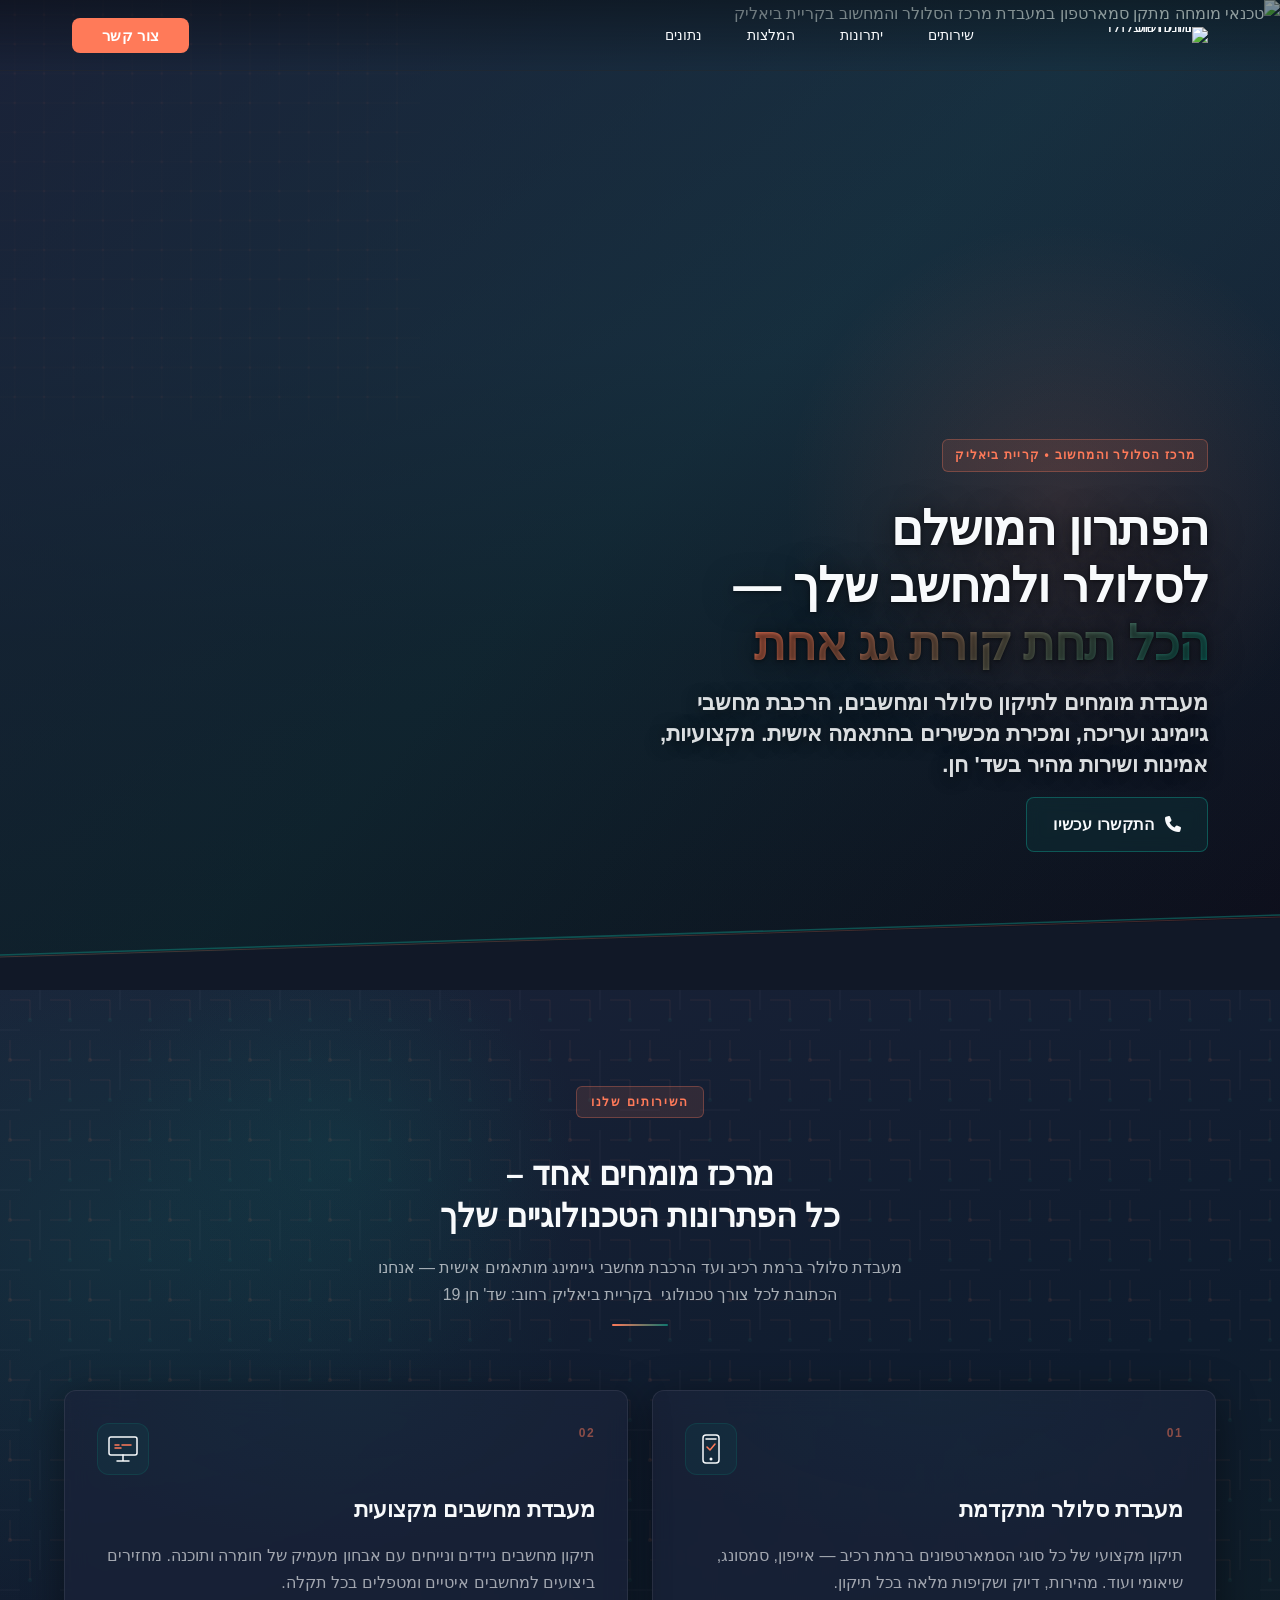
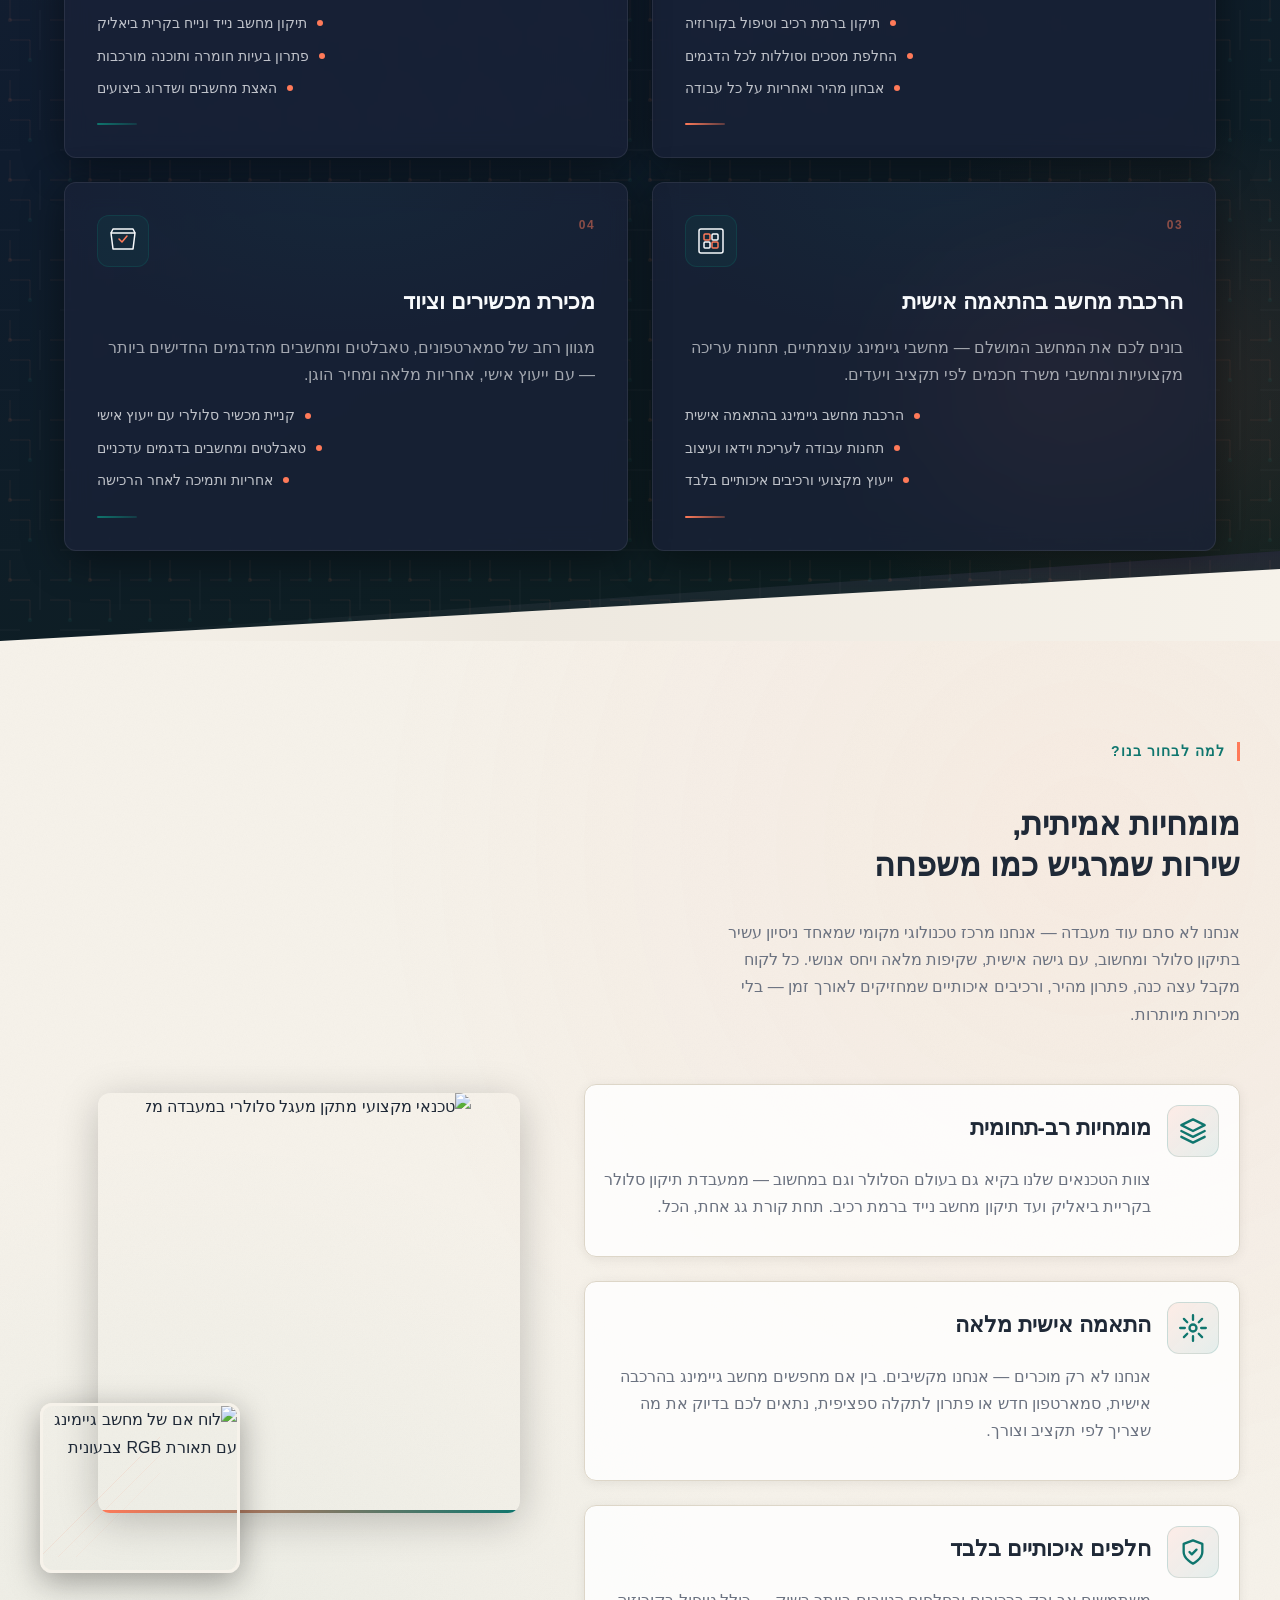
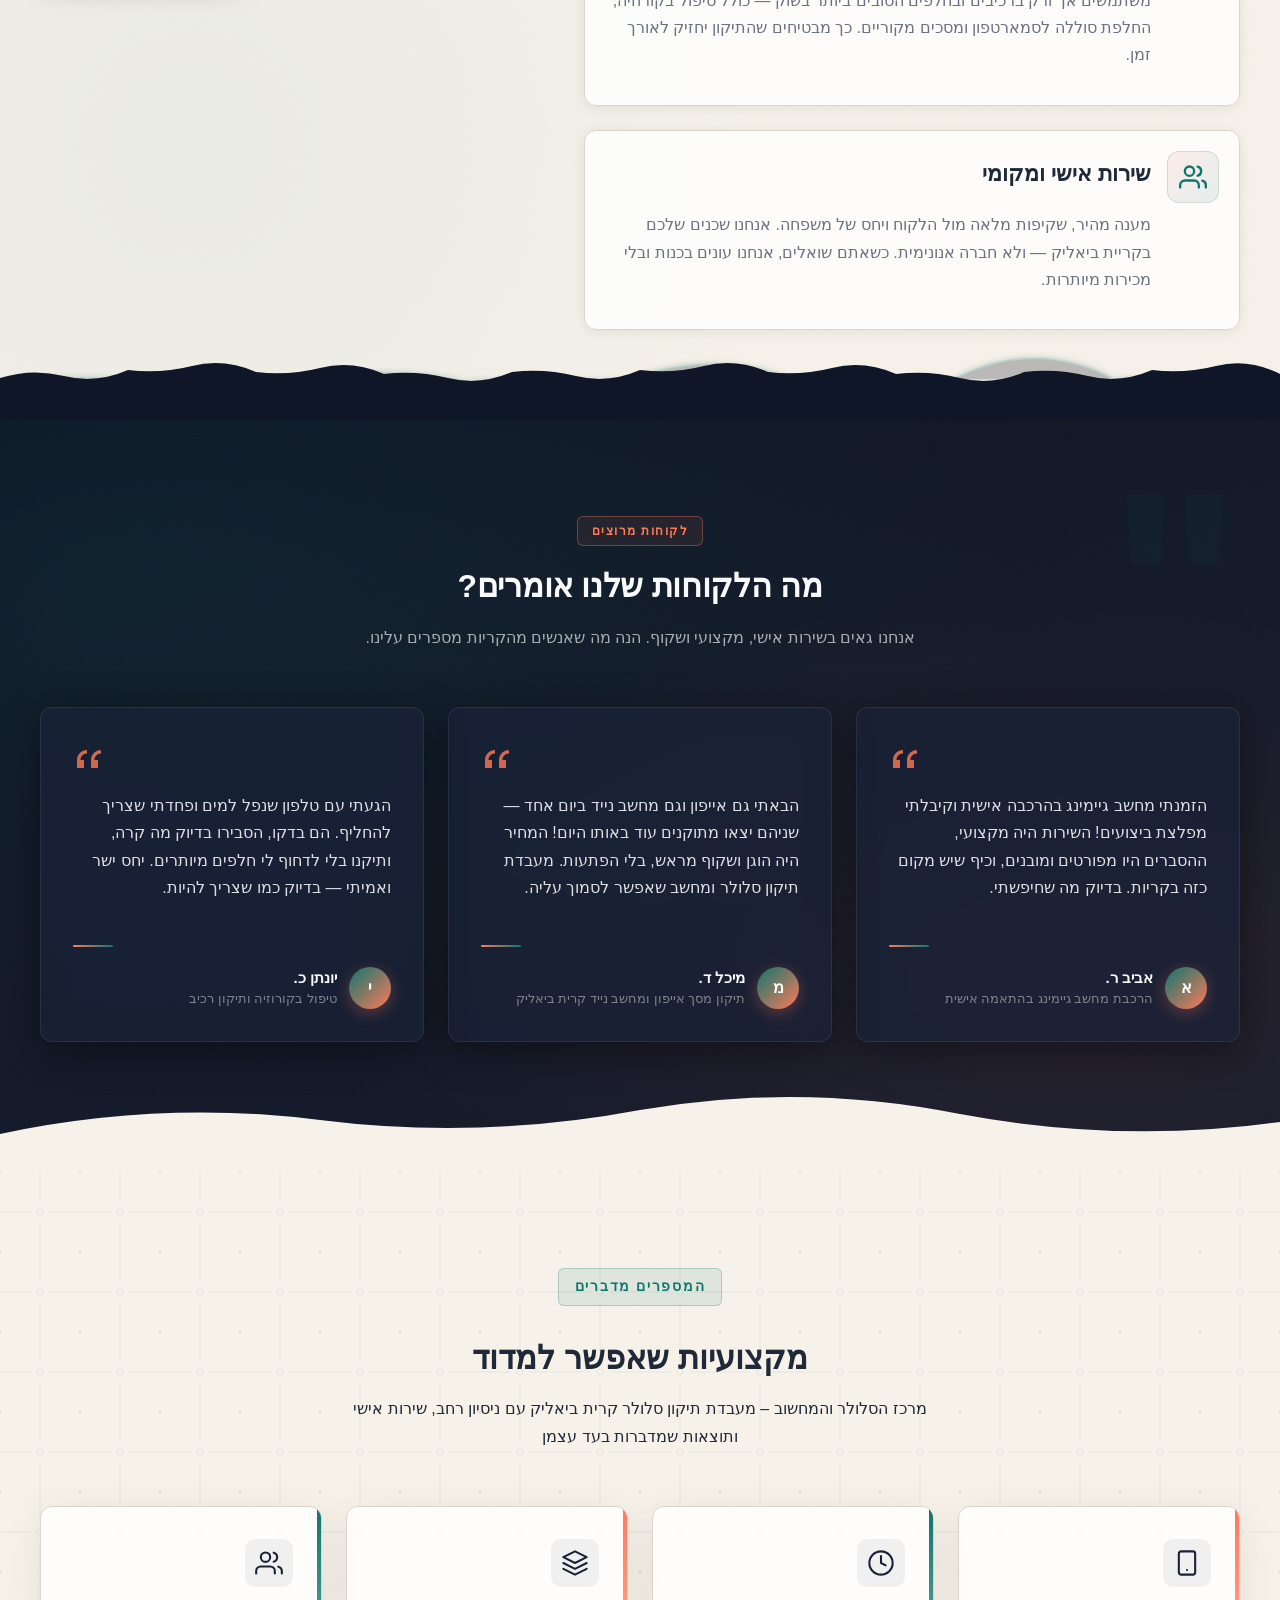
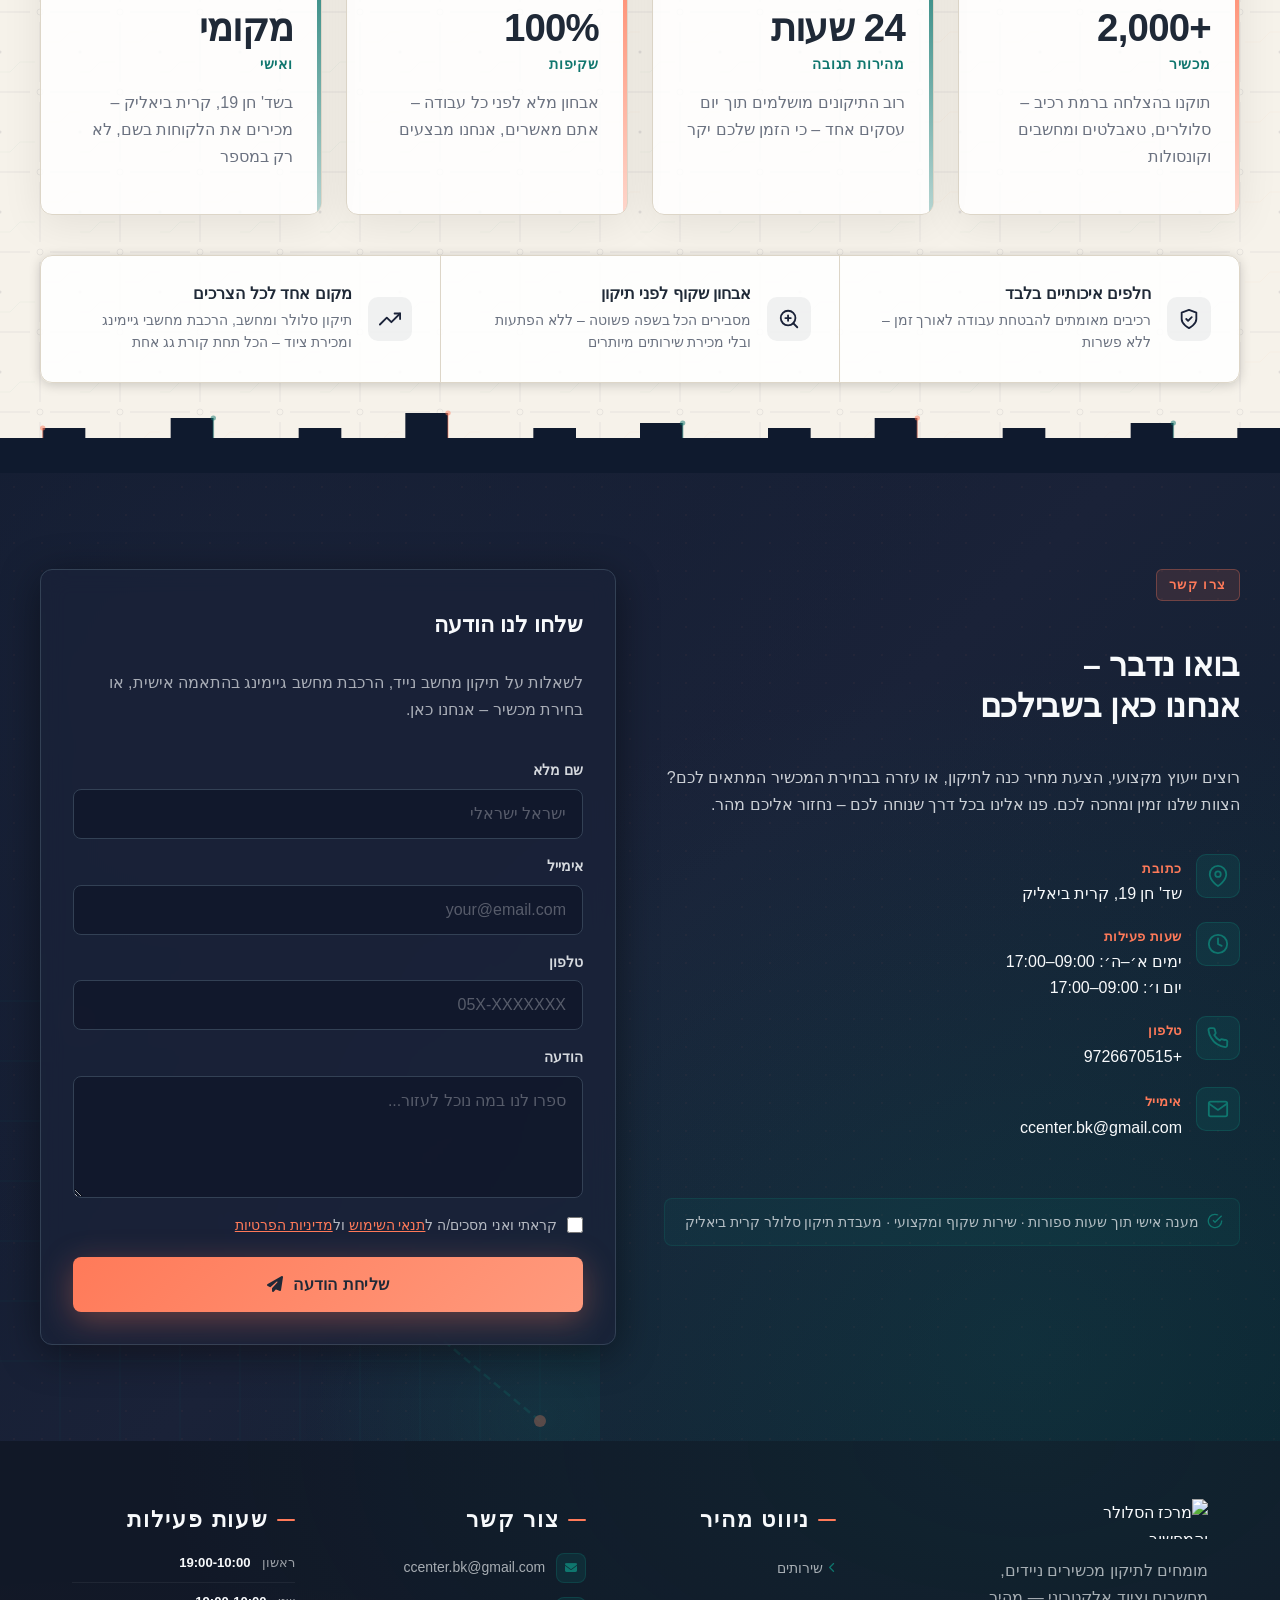
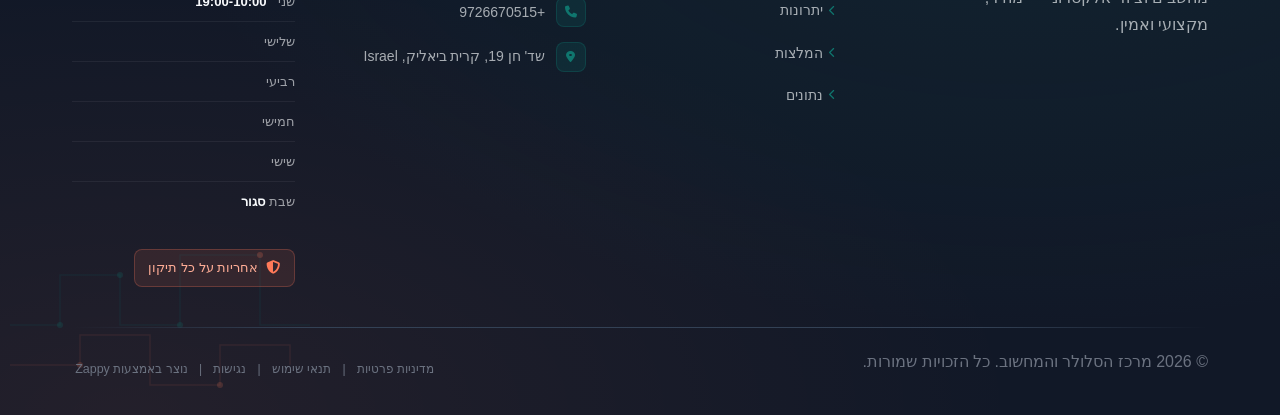
==== commit e704aa61: "Incremental sync: 1 page(s) — update_text_width" ====
--- a/public/index.html
+++ b/public/index.html
@@ -857,7 +857,7 @@
     <div class="iss-intro">
       <p><span class="iss-eyebrow">השירותים שלנו</span>
       </p><h2 class="iss-title">מרכז מומחים אחד –<br>כל הפתרונות הטכנולוגיים שלך</h2>
-      <p class="iss-subtitle" >מעבדת סלולר ברמת רכיב ועד הרכבת מחשבי גיימינג מותאמים אישית — אנחנו הכתובת לכל צורך טכנולוגי&nbsp; בקריית ביאליק רחוב: שד' חן 19</p>
+      <p class="iss-subtitle" style="">מעבדת סלולר ברמת רכיב ועד הרכבת מחשבי גיימינג מותאמים אישית — אנחנו הכתובת לכל צורך טכנולוגי&nbsp; בקריית ביאליק רחוב: שד' חן 19</p>
       <div class="iss-title-rule" aria-hidden="true"></div>
     </div>
 
@@ -1072,7 +1072,7 @@
 
         <!-- Smaller secondary tile peeking from bottom-end corner -->
         <figure class="index-benefits-img-secondary">
-          <img data-placeholder="index-benefits-image-2" data-context="Close-up macro photograph of a colorful RGB computer motherboard with glowing circuit traces, vivid teal and coral LED lighting, intricate electronic components. Premium gaming PC build detail shot, dramatic lighting, tech aesthetic." width="220" height="180" src="/assets/site-index-benefits-image-2.webp" alt="לוח אם של מחשב גיימינג עם תאורת RGB צבעונית" data-element-type="image" data-element-id="img-1777877945195-re8clx158" >
+          <img data-placeholder="index-benefits-image-2" data-context="Close-up macro photograph of a colorful RGB computer motherboard with glowing circuit traces, vivid teal and coral LED lighting, intricate electronic components. Premium gaming PC build detail shot, dramatic lighting, tech aesthetic." width="220" height="180" src="/assets/site-index-benefits-image-2.webp" alt="לוח אם של מחשב גיימינג עם תאורת RGB צבעונית" data-element-type="image" data-element-id="img-1777877945195-re8clx158" style="">
         </figure>
 
         <!-- Decorative diagonal accent lines -->
@@ -1242,7 +1242,7 @@
         </div>
         <div class="index-stats-section__metric-number">+2,000</div>
         <div class="index-stats-section__metric-unit">מכשיר</div>
-        <p class="index-stats-section__metric-desc" >תוקנו בהצלחה ברמת רכיב – סלולרים, טאבלטים ומחשבים וקונסולות&nbsp;</p>
+        <p class="index-stats-section__metric-desc" style="">תוקנו בהצלחה ברמת רכיב – סלולרים, טאבלטים ומחשבים וקונסולות&nbsp;</p>
       </article>
 
       <article class="index-stats-section__metric-card">
@@ -1284,7 +1284,7 @@
         </div>
         <div class="index-stats-section__metric-number">מקומי</div>
         <div class="index-stats-section__metric-unit">ואישי</div>
-        <p class="index-stats-section__metric-desc" >בשד' חן 19, קרית ביאליק – מכירים את הלקוחות בשם, לא רק במספר&nbsp;</p>
+        <p class="index-stats-section__metric-desc" style="">בשד' חן 19, קרית ביאליק – מכירים את הלקוחות בשם, לא רק במספר&nbsp;</p>
       </article>
 
     </div>
@@ -1417,7 +1417,7 @@
               <div class="index-contact-section__info-icon">
                 <svg data-element-type="icon" data-icon-type="svg" viewBox="0 0 24 24" fill="none" stroke="currentColor" stroke-width="2" stroke-linecap="round" stroke-linejoin="round" width="22" height="22" aria-hidden="true"><path d="M21 10c0 7-9 13-9 13s-9-6-9-13a9 9 0 0 1 18 0z"></path><circle cx="12" cy="10" r="3"></circle></svg>
               </div>
-              <div class="index-contact-section__info-content" >
+              <div class="index-contact-section__info-content" style="">
                 <strong>כתובת</strong>
                 <span>שד' חן 19, קרית ביאליק</span>
               </div>
@@ -1426,7 +1426,7 @@
               <div class="index-contact-section__info-icon">
                 <svg data-element-type="icon" data-icon-type="svg" viewBox="0 0 24 24" fill="none" stroke="currentColor" stroke-width="2" stroke-linecap="round" stroke-linejoin="round" width="22" height="22" aria-hidden="true"><circle cx="12" cy="12" r="10"></circle><polyline points="12 6 12 12 16 14"></polyline></svg>
               </div>
-              <div class="index-contact-section__info-content" >
+              <div class="index-contact-section__info-content" style="">
                 <strong>שעות פעילות</strong>
                 <span>ימים א׳–ה׳: 09:00–17:00</span>
                 <span>יום ו׳: 09:00–17:00</span>
@@ -1508,7 +1508,7 @@
       <!-- Column 1: Company Info -->
       <div class="footer-col footer-brand">
         <div class="footer-logo-wrap">
-          <img src="/assets/logo.webp" alt="מרכז הסלולר והמחשוב" class="logo">
+          <img src="/assets/logo.webp" alt="מרכז הסלולר והמחשוב" class="logo" data-zappy-footer-image="true">
         </div>
         <p class="footer-tagline">מומחים לתיקון מכשירים ניידים, מחשבים וציוד אלקטרוני — מהיר, מקצועי ואמין.</p>
         <div class="footer-social">
@@ -1532,11 +1532,11 @@
         <h3 class="footer-heading"><span class="heading-accent"></span>צור קשר</h3>
         <ul class="footer-contact">
           <li>
-            <span class="contact-icon"><i class="fas fa-envelope"></i></span>
+            <span class="contact-icon"><i class="fas fa-envelope" data-element-type="icon" data-element-id="icon-1777879813975-tnuqehren" data-icon-type="fontawesome"></i></span>
             <span class="contact-text"><a href="mailto:ccenter.bk@gmail.com">ccenter.bk@gmail.com</a></span>
           </li>
           <li>
-            <span class="contact-icon"><i class="fas fa-phone"></i></span>
+            <span class="contact-icon"><i class="fas fa-phone" data-element-type="icon" data-element-id="icon-1777879813975-3ql899lys" data-icon-type="fontawesome"></i></span>
             <span class="contact-text"><a href="tel:+9726670515">+9726670515</a></span>
           </li>
           <li><a href="/"><span class="contact-icon"><i class="fas fa-map-marker-alt"></i></span>
@@ -1545,18 +1545,18 @@
       </div>
       <!-- Column 4: Hours / Extra -->
       <div class="footer-col footer-hours">
-        <h3 class="footer-heading"><span class="heading-accent"></span>שעות פעילות</h3>
-        <ul class="hours-list">
-          <li><a href="/"><span class="day">ראשון</span>&nbsp;<span class="time">09:00 – 17:00</span></a></li>
-          <li><a href="/"><span class="day">שני</span>&nbsp;<span class="time">09:00 – 17:00</span></a></li>
-          <li><a href="/"><span class="day">שלישי</span>&nbsp;<span class="time">09:00 – 17:00</span></a></li>
-          <li><a href="/"><span class="day">רביעי</span>&nbsp;<span class="time">09:00 – 17:00</span></a></li>
-          <li><a href="/"><span class="day">חמישי</span>&nbsp;<span class="time">09:00 – 17:00</span></a></li>
-          <li><a href="/"><span class="day">שישי</span>&nbsp;<span class="time">09:00 – 17:00</span></a></li>
+        <h3 class="footer-heading" style=""><span class="heading-accent"></span>שעות פעילות</h3>
+        <ul class="hours-list" style="outline: none; max-width: 366px; margin-left: auto; margin-right: auto;" data-zappy-text-width="custom">
+          <li><a href="/"><span class="day">ראשון</span>&nbsp;&nbsp;<span class="time">&nbsp;19:00-10:00</span></a></li>
+          <li><a href="/"><span class="day">שני</span>&nbsp;<span class="time">&nbsp; 19:00-10:00</span></a></li>
+          <li><a href="/"><span class="day">שלישי</span>&nbsp; &nbsp;</a></li>
+          <li><a href="/"><span class="day">רביעי</span>&nbsp;</a></li>
+          <li><a href="/"><span class="day">חמישי</span>&nbsp;</a></li>
+          <li><a href="/"><span class="day">שישי</span>&nbsp;</a></li>
           <li><a href="/"><span class="day">שבת</span>&nbsp;<span class="time">סגור</span></a></li>
         </ul>
         <div class="footer-badge">
-          <i class="fas fa-shield-alt"></i>
+          <i class="fas fa-shield-alt" data-element-type="icon" data-element-id="icon-1777879813976-8vxr2vv2d" data-icon-type="fontawesome"></i>
           <span>אחריות על כל תיקון</span>
         </div>
       </div>
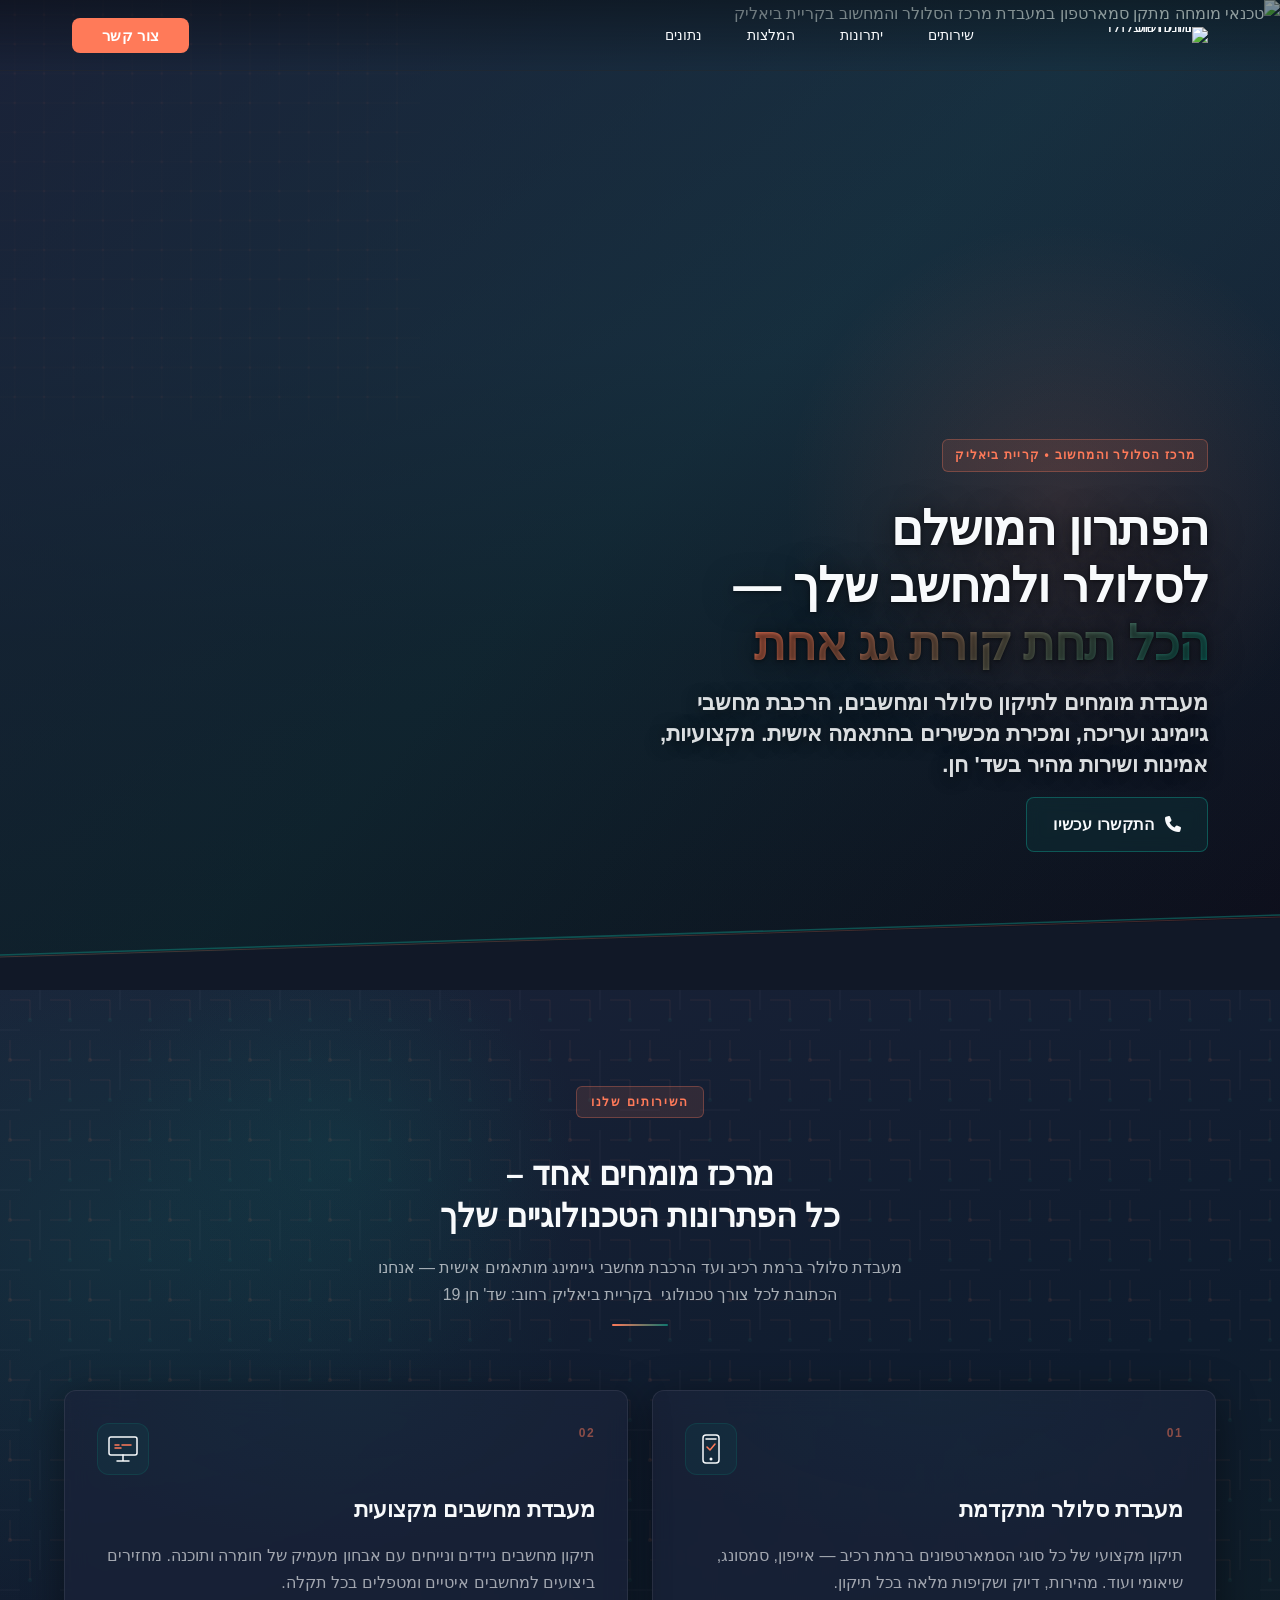
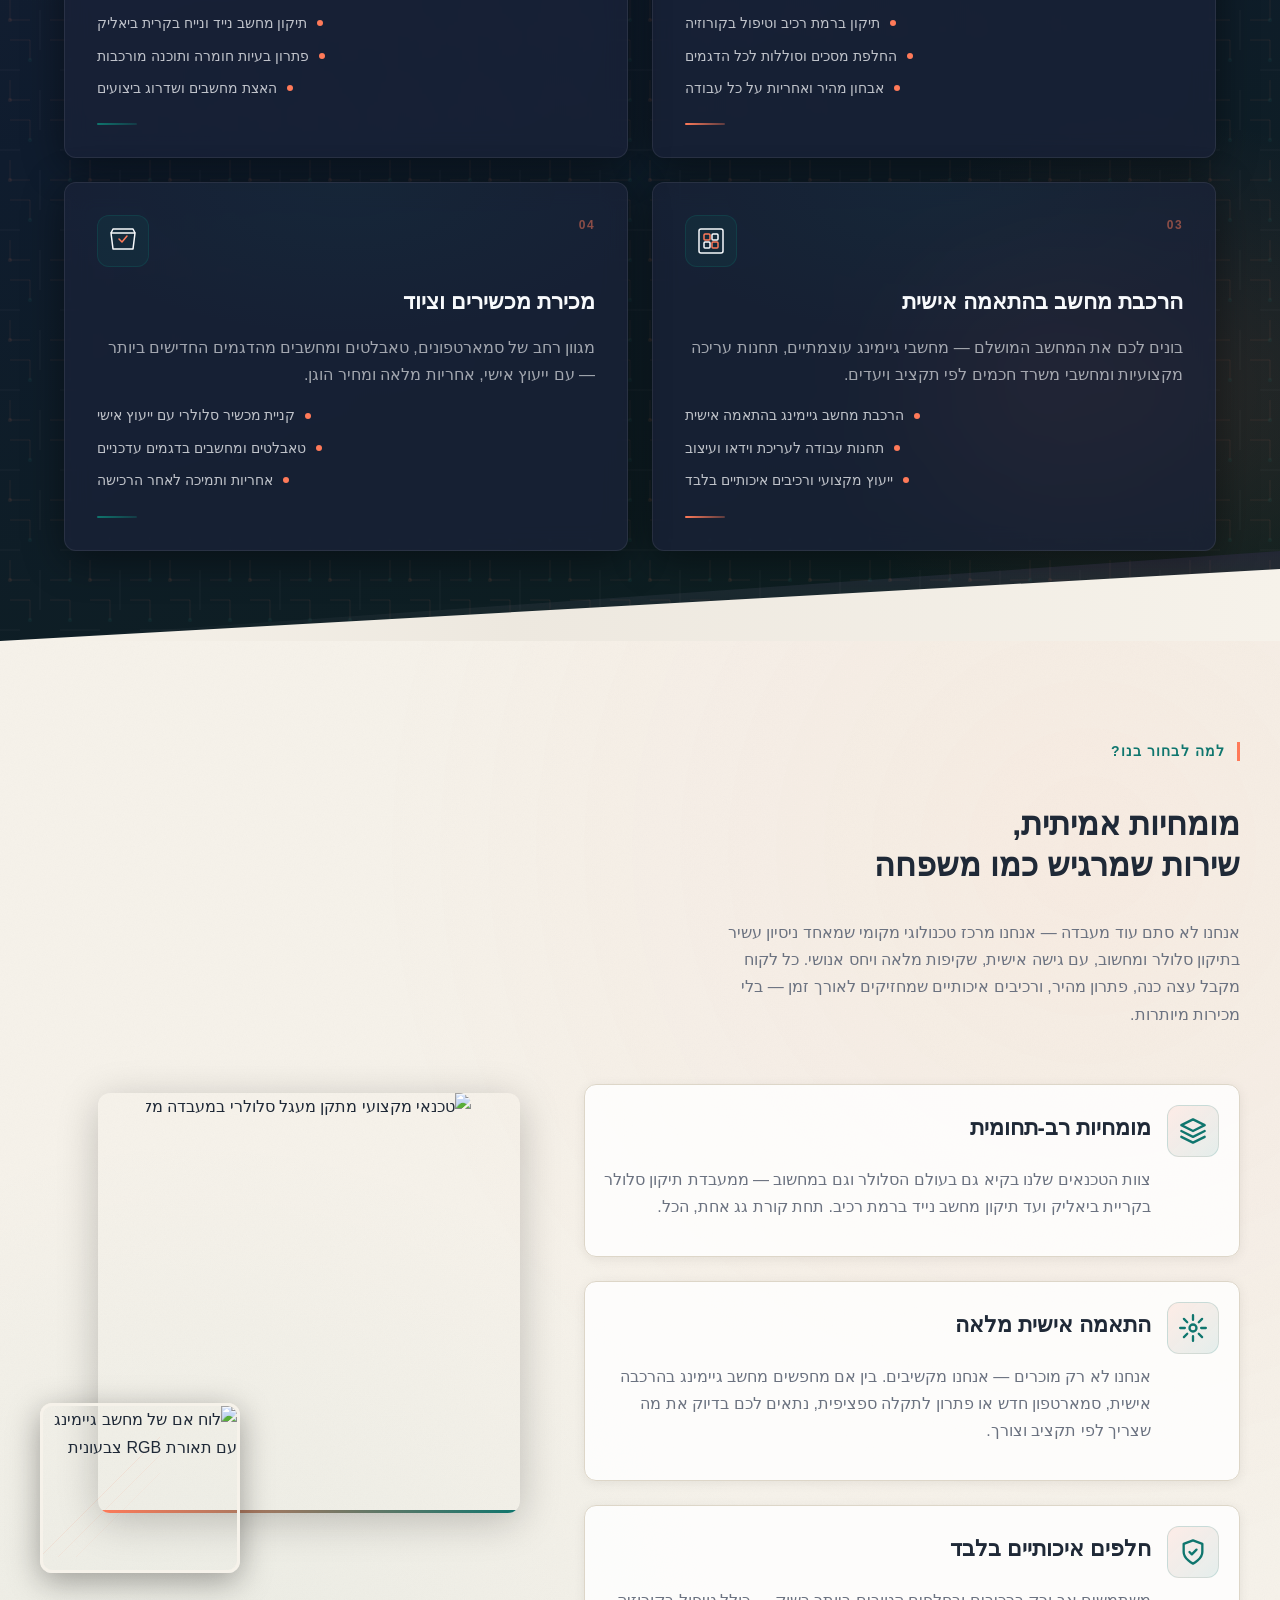
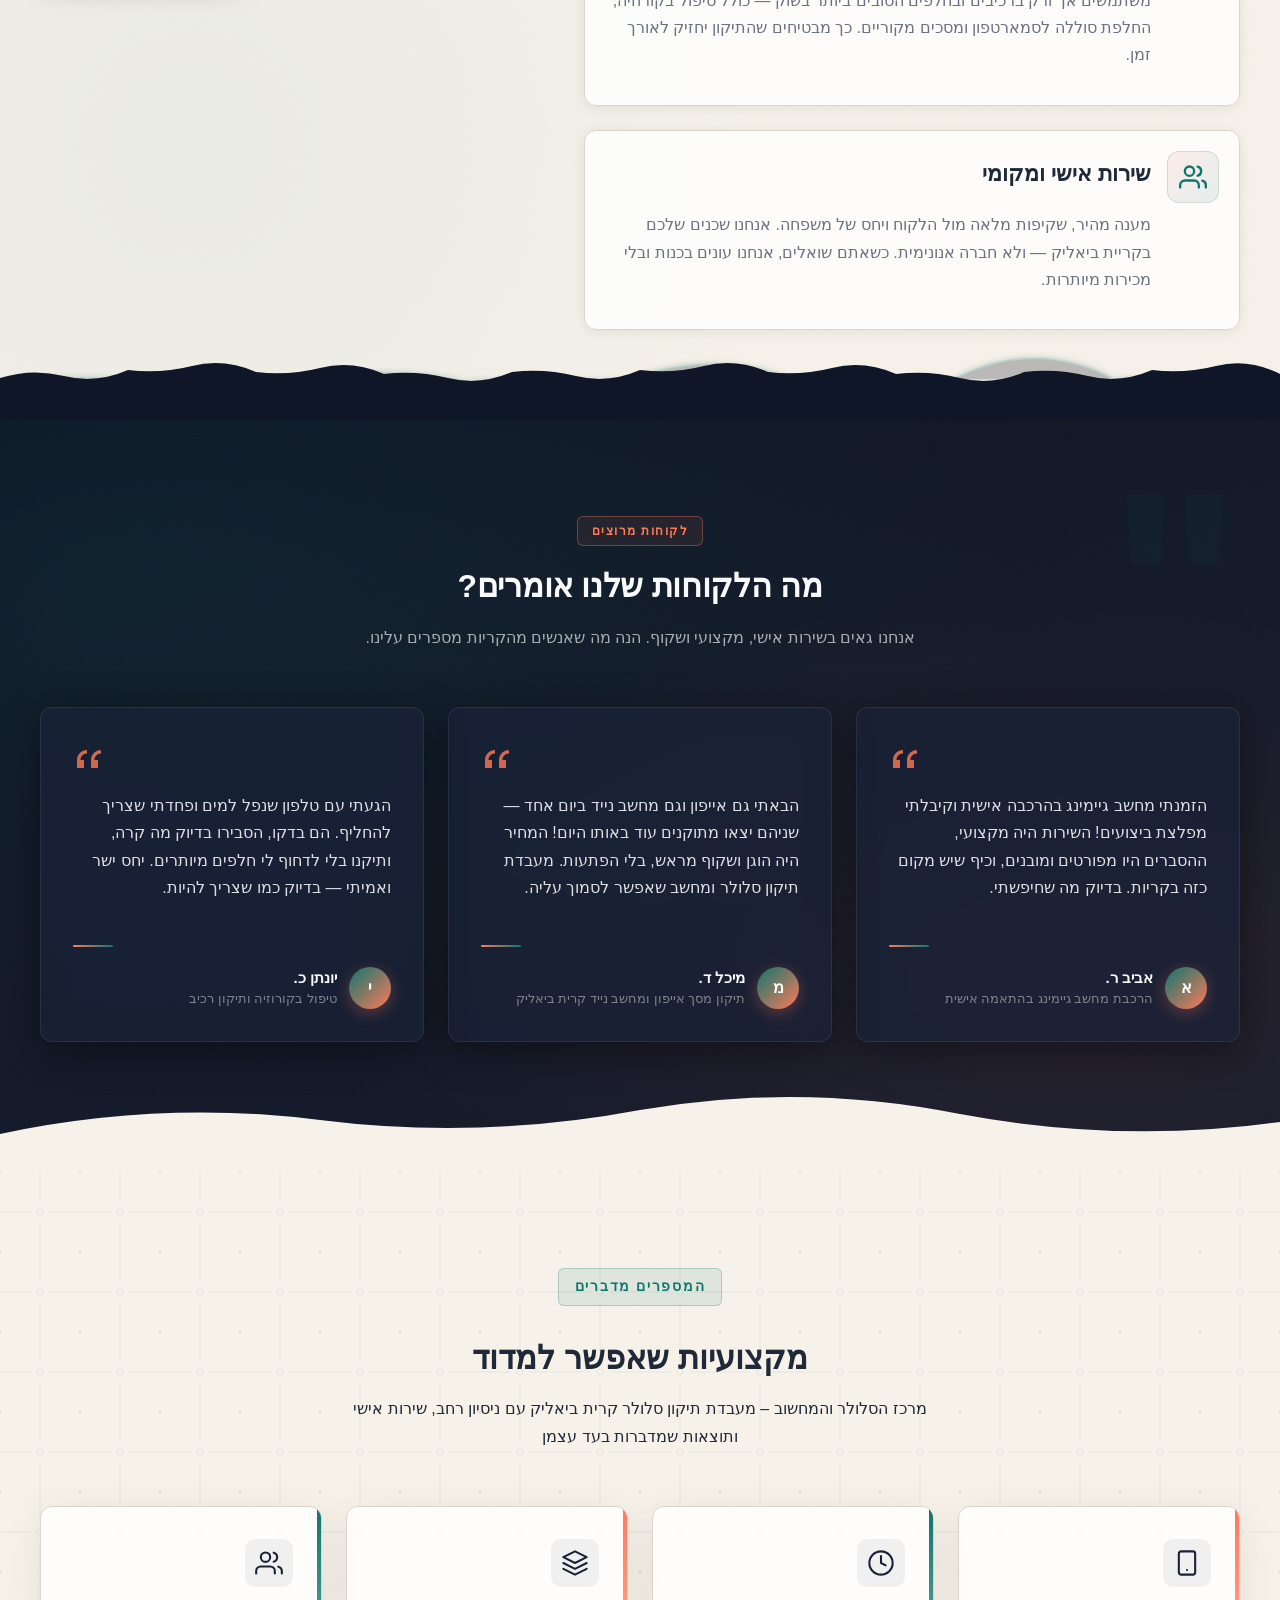
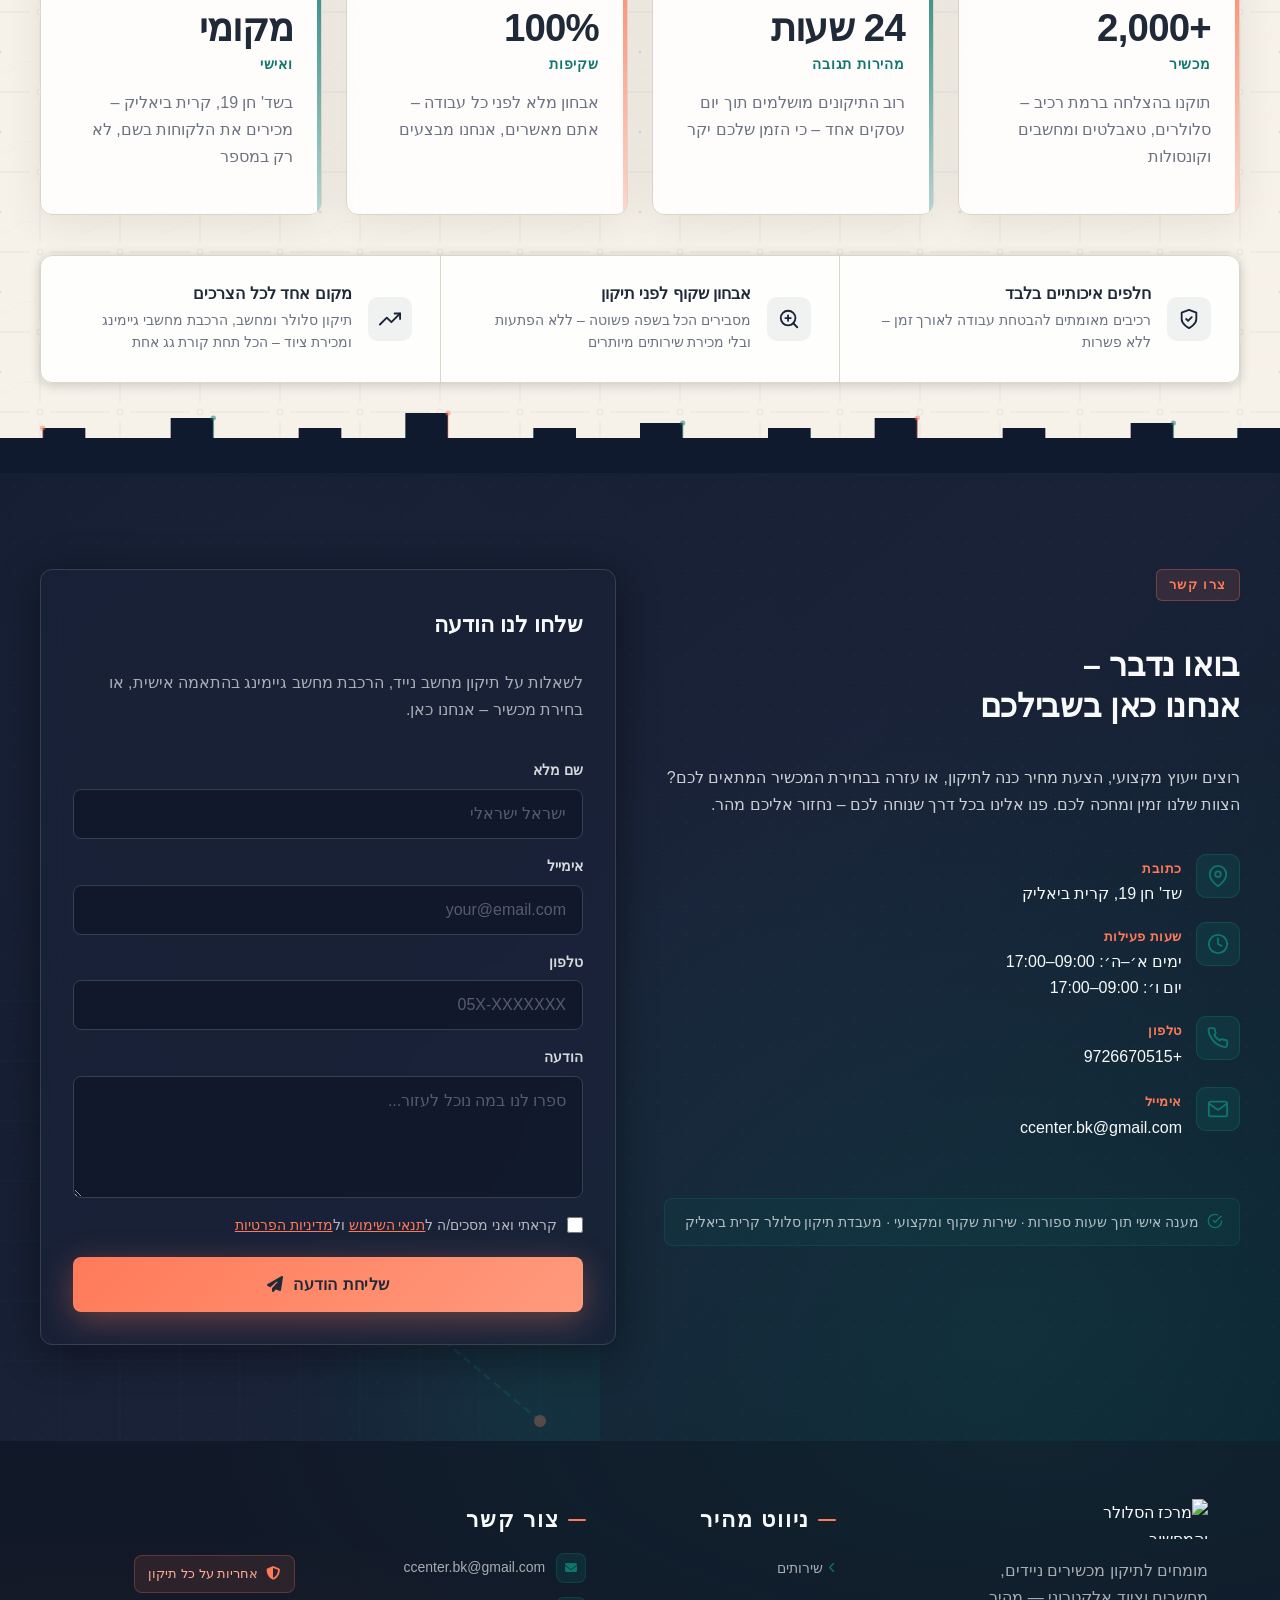
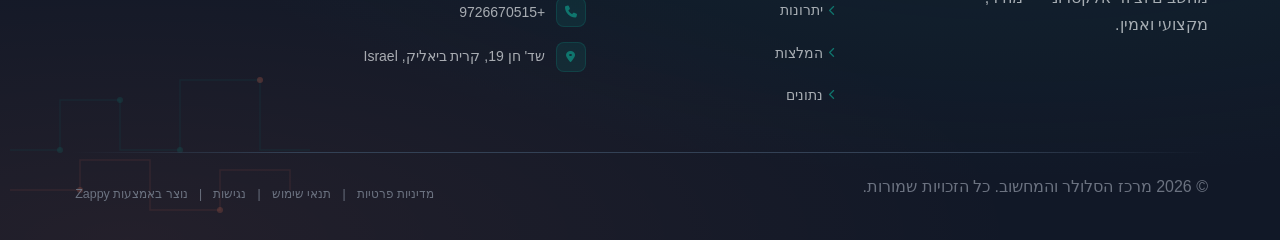
==== commit c833aa21: "Incremental sync: 1 page(s) — update_text_width, update_text" ====
--- a/public/index.html
+++ b/public/index.html
@@ -1529,32 +1529,20 @@
       </div>
       <!-- Column 3: Contact Info -->
       <div class="footer-col footer-contact-col">
-        <h3 class="footer-heading"><span class="heading-accent"></span>צור קשר</h3>
-        <ul class="footer-contact">
-          <li>
-            <span class="contact-icon"><i class="fas fa-envelope" data-element-type="icon" data-element-id="icon-1777879813975-tnuqehren" data-icon-type="fontawesome"></i></span>
+        <h3 class="footer-heading" style=""><span class="heading-accent"></span>צור קשר</h3>
+        <ul class="footer-contact" style=""><li>
+            <span class="contact-icon"><i class="fas fa-envelope" data-element-type="icon" data-element-id="icon-1777879813975-tnuqehren" data-icon-type="fontawesome" style="cursor: pointer;"></i></span>
             <span class="contact-text"><a href="mailto:ccenter.bk@gmail.com">ccenter.bk@gmail.com</a></span>
-          </li>
-          <li>
-            <span class="contact-icon"><i class="fas fa-phone" data-element-type="icon" data-element-id="icon-1777879813975-3ql899lys" data-icon-type="fontawesome"></i></span>
+          </li><li>
+            <span class="contact-icon"><i class="fas fa-phone" data-element-type="icon" data-element-id="icon-1777879813975-3ql899lys" data-icon-type="fontawesome" style="cursor: pointer;"></i></span>
             <span class="contact-text"><a href="tel:+9726670515">+9726670515</a></span>
-          </li>
-          <li><a href="/"><span class="contact-icon"><i class="fas fa-map-marker-alt"></i></span>
-            <span class="contact-text">שד' חן 19, קרית ביאליק, Israel</span></a></li>
-        </ul>
+          </li><li><a href="/"><span class="contact-icon"><i class="fas fa-map-marker-alt" style="cursor: pointer;"></i></span>
+            <span class="contact-text">שד' חן 19, קרית ביאליק, Israel</span></a></li></ul>
       </div>
       <!-- Column 4: Hours / Extra -->
       <div class="footer-col footer-hours">
-        <h3 class="footer-heading" style=""><span class="heading-accent"></span>שעות פעילות</h3>
-        <ul class="hours-list" style="outline: none; max-width: 366px; margin-left: auto; margin-right: auto;" data-zappy-text-width="custom">
-          <li><a href="/"><span class="day">ראשון</span>&nbsp;&nbsp;<span class="time">&nbsp;19:00-10:00</span></a></li>
-          <li><a href="/"><span class="day">שני</span>&nbsp;<span class="time">&nbsp; 19:00-10:00</span></a></li>
-          <li><a href="/"><span class="day">שלישי</span>&nbsp; &nbsp;</a></li>
-          <li><a href="/"><span class="day">רביעי</span>&nbsp;</a></li>
-          <li><a href="/"><span class="day">חמישי</span>&nbsp;</a></li>
-          <li><a href="/"><span class="day">שישי</span>&nbsp;</a></li>
-          <li><a href="/"><span class="day">שבת</span>&nbsp;<span class="time">סגור</span></a></li>
-        </ul>
+        
+        <ul class="hours-list" style="max-width: 350px; margin-left: auto; margin-right: auto;" data-zappy-text-width="custom"><li><a href="/"><br></a></li></ul>
         <div class="footer-badge">
           <i class="fas fa-shield-alt" data-element-type="icon" data-element-id="icon-1777879813976-8vxr2vv2d" data-icon-type="fontawesome"></i>
           <span>אחריות על כל תיקון</span>
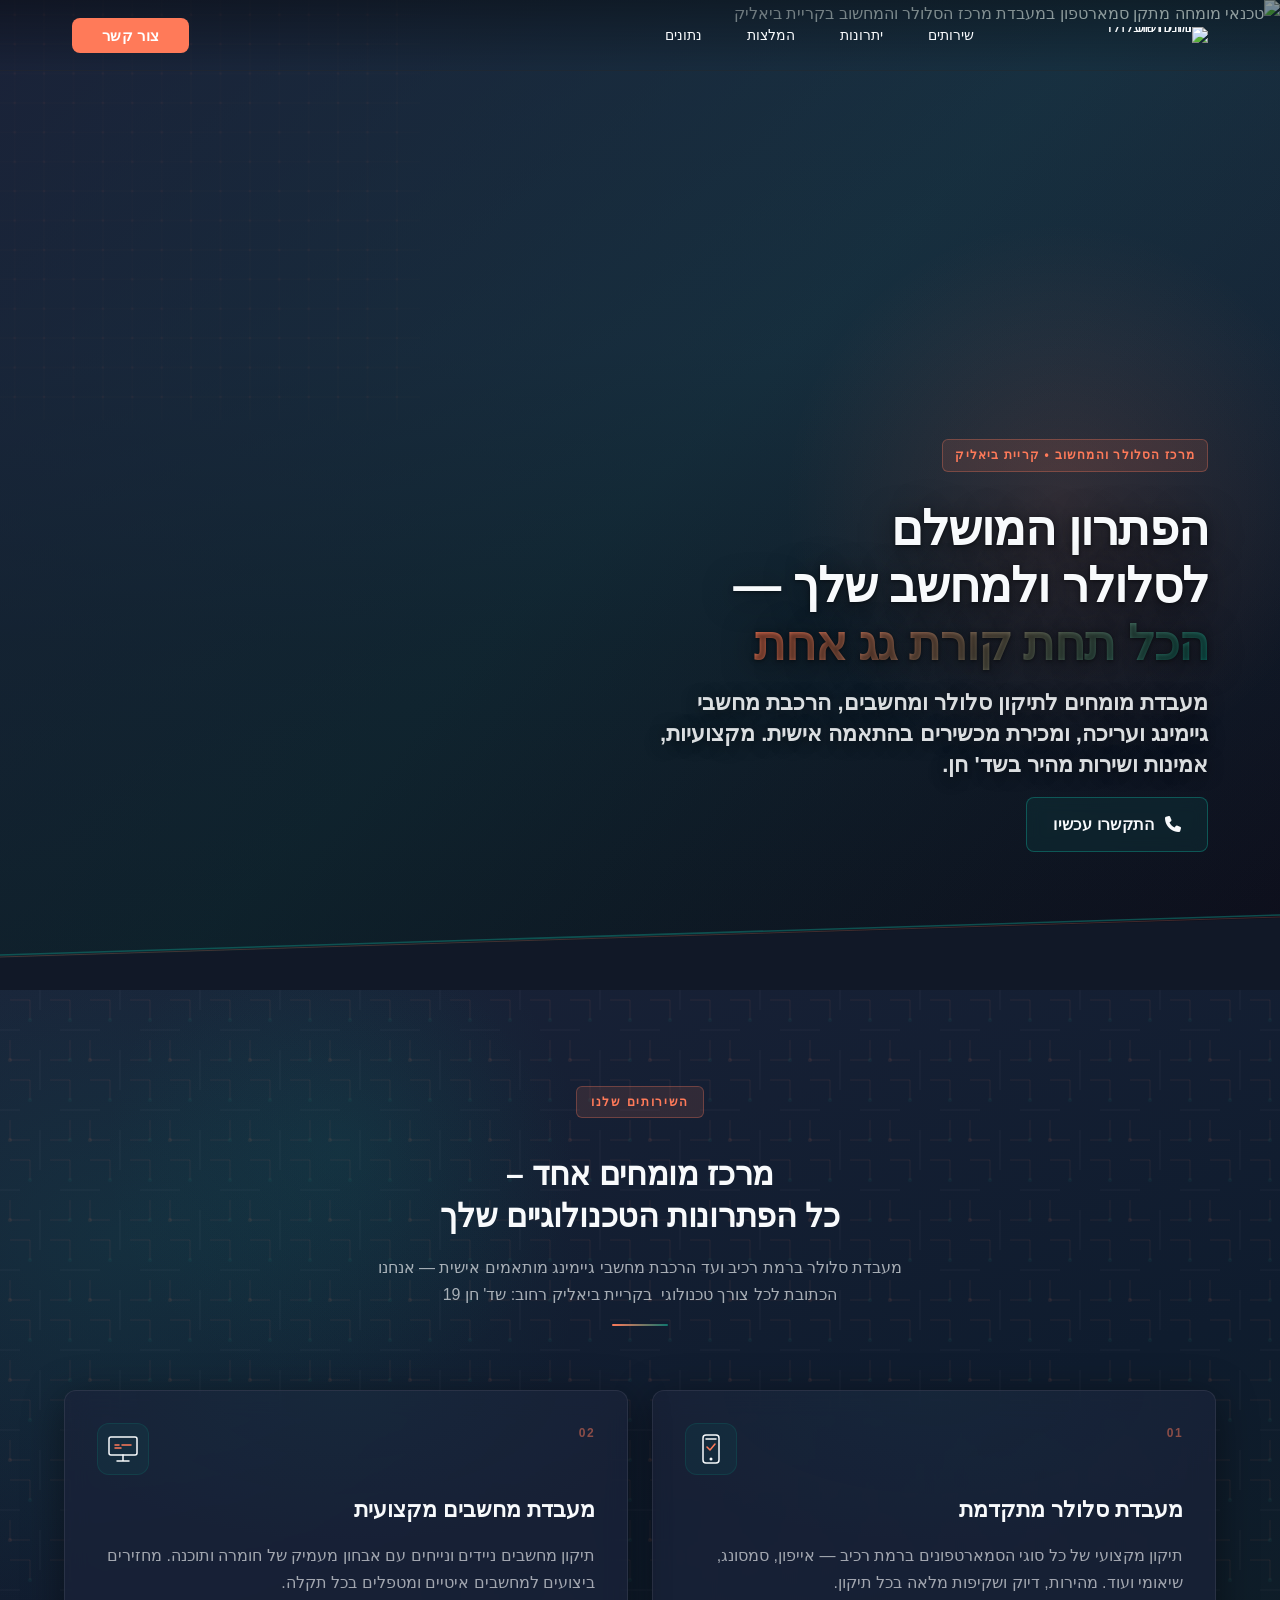
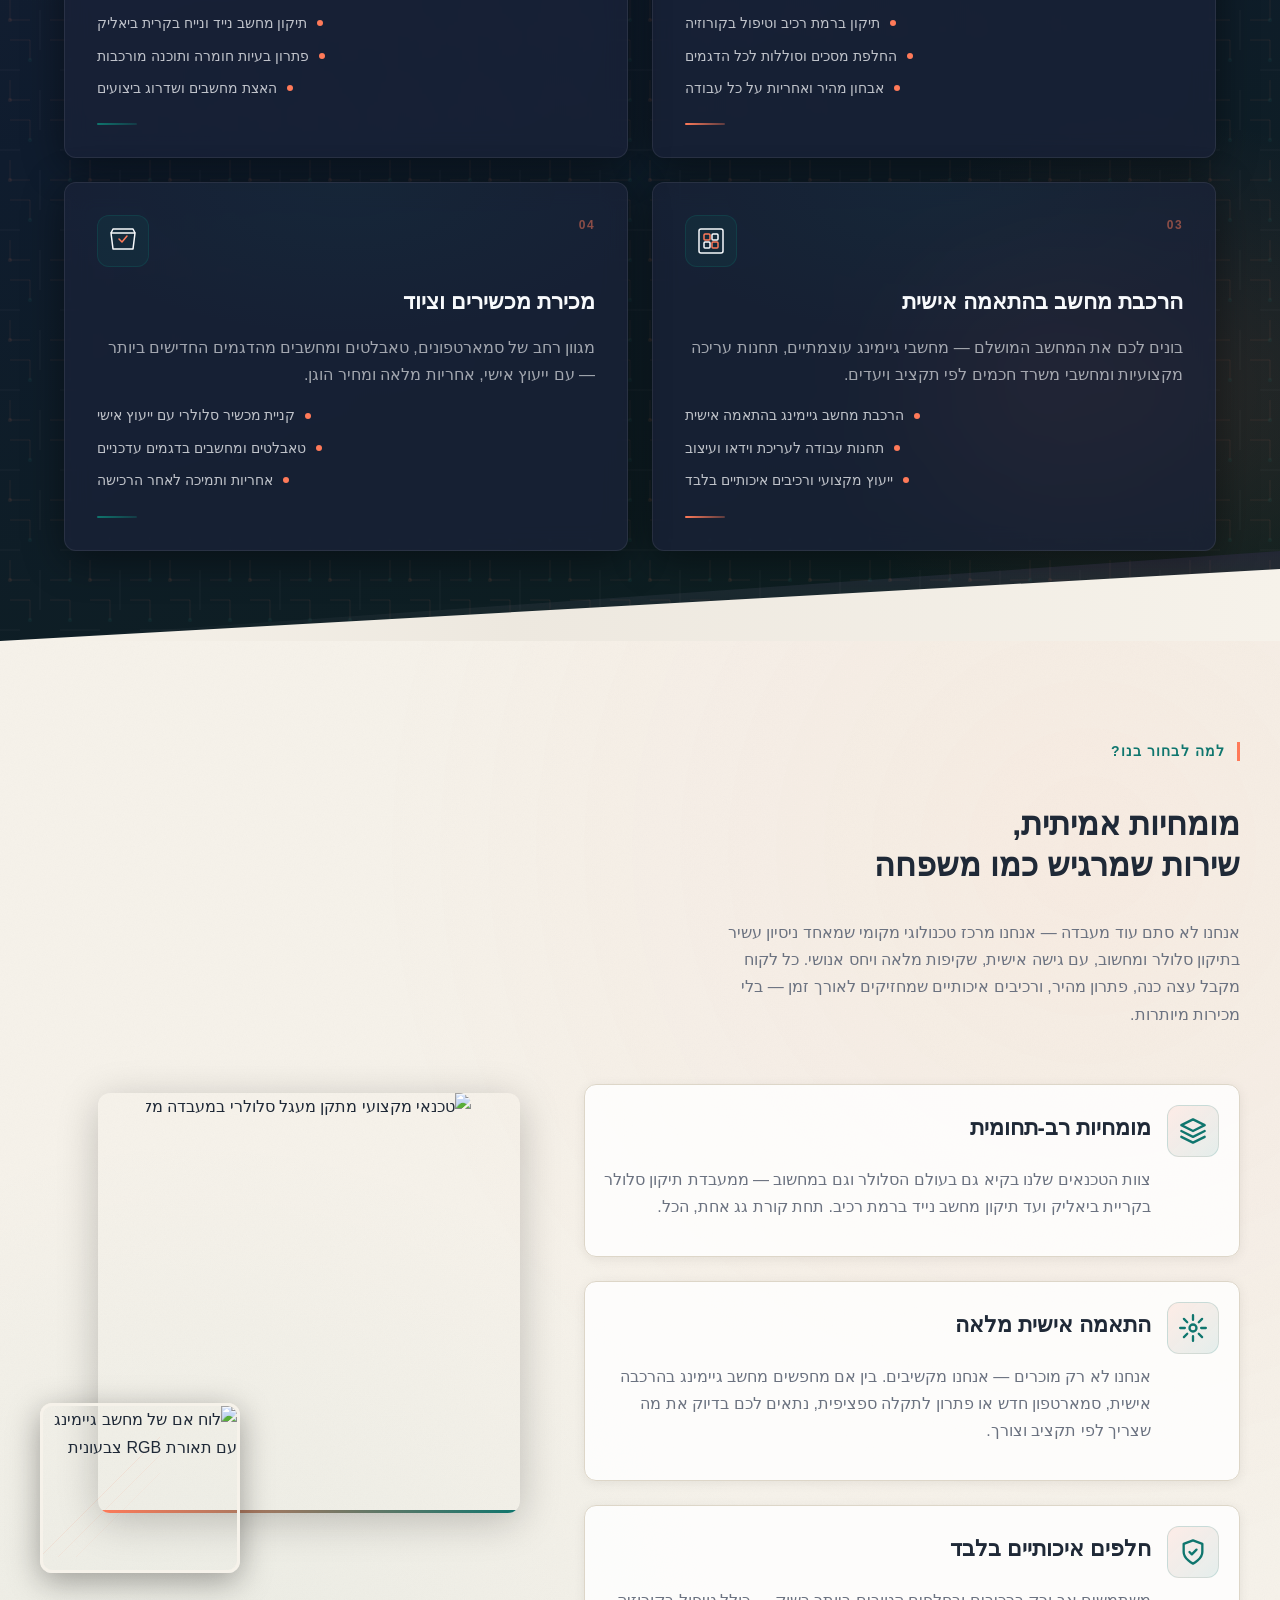
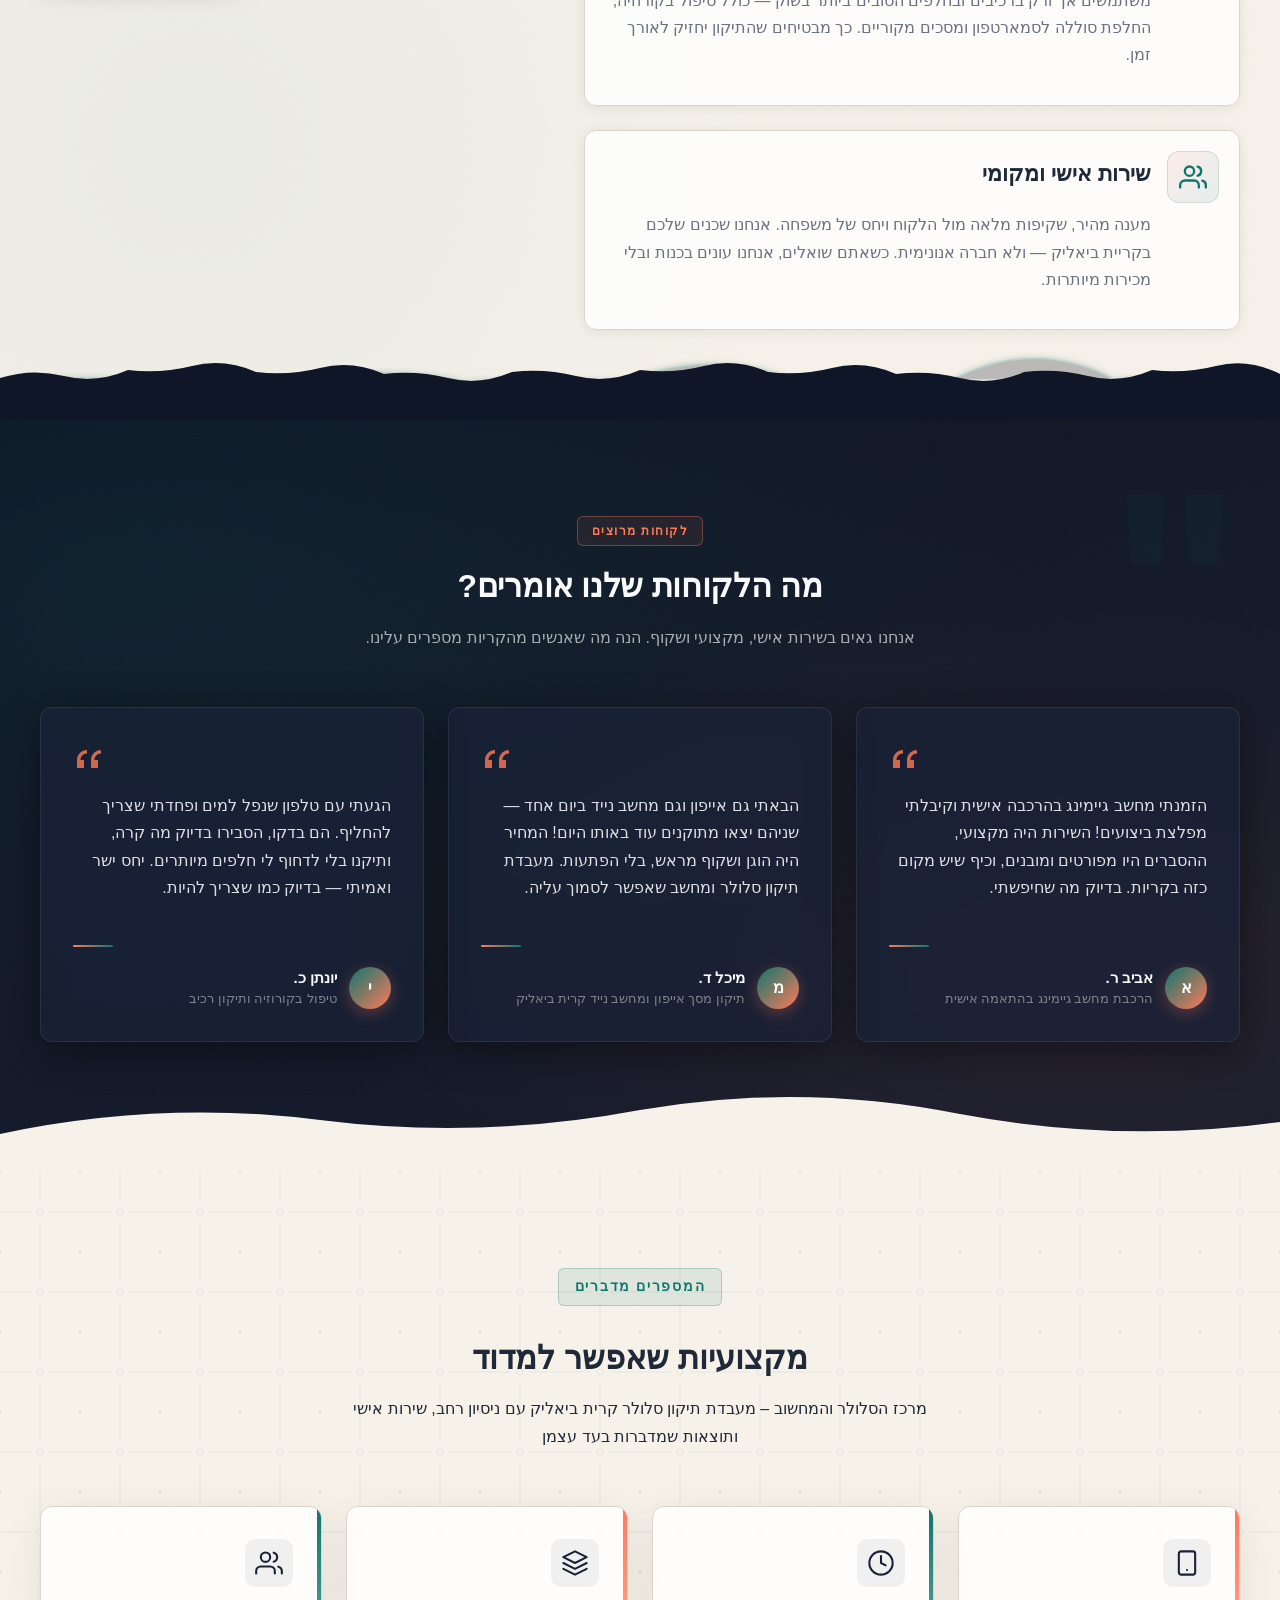
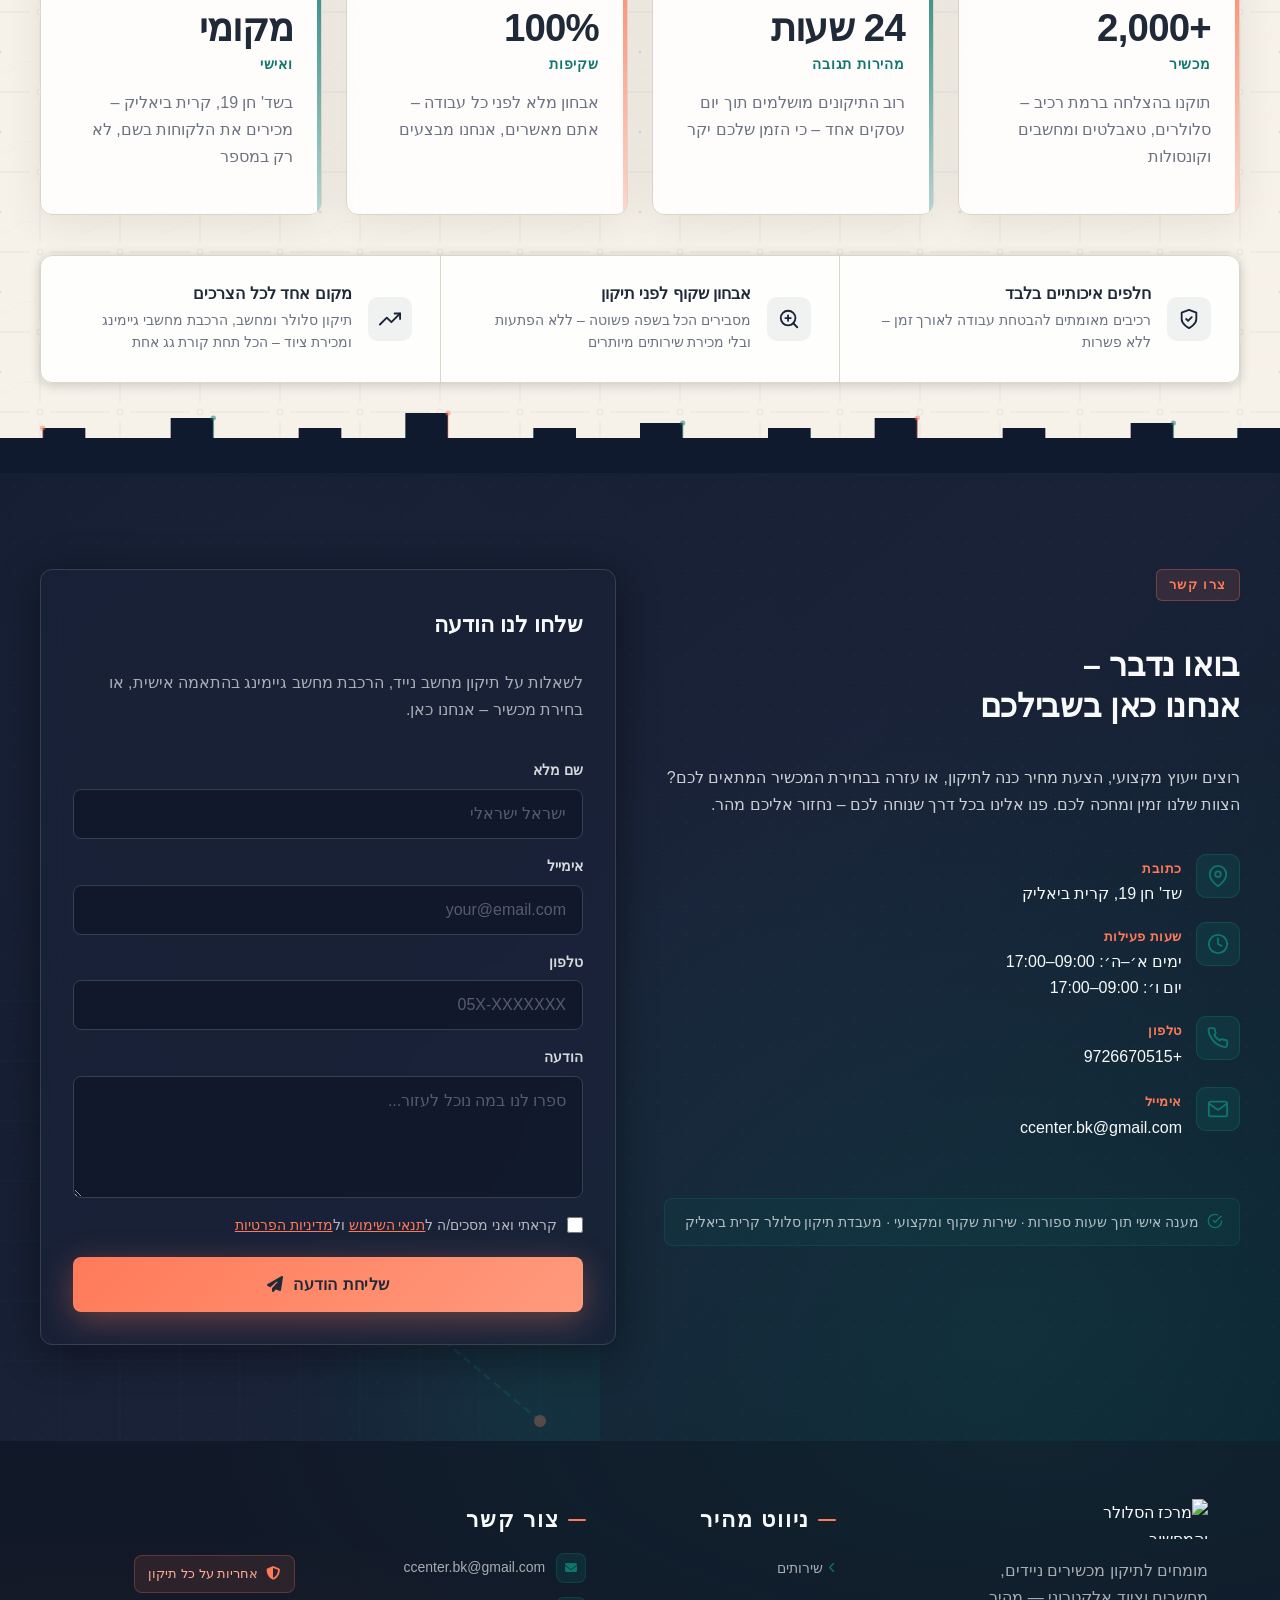
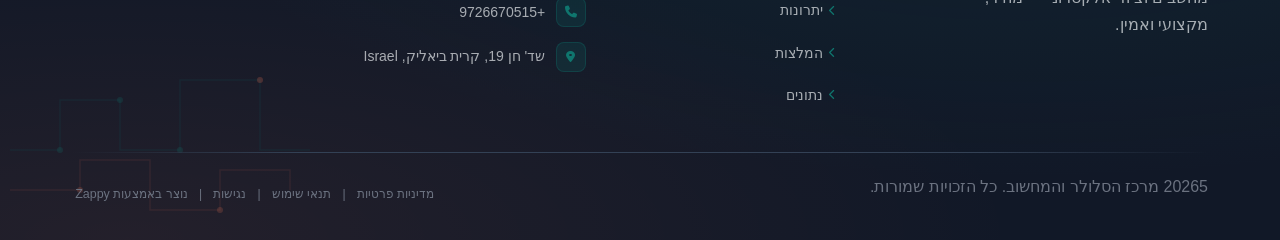
==== commit 3b14b857: "Incremental sync: 1 page(s) — update_text_width, update_text, delete_element" ====
--- a/public/index.html
+++ b/public/index.html
@@ -1553,7 +1553,7 @@
     <div class="footer-divider"></div>
     <!-- Bottom Bar -->
     <div class="footer-bottom">
-      <p class="footer-copy">© 2026 מרכז הסלולר והמחשוב. כל הזכויות שמורות.</p>
+      <p class="footer-copy" style="">20265 מרכז הסלולר והמחשוב. כל הזכויות שמורות.</p>
       <div class="footer-legal">
         <a href="/privacy">מדיניות פרטיות</a>
         <span class="legal-sep">|</span>
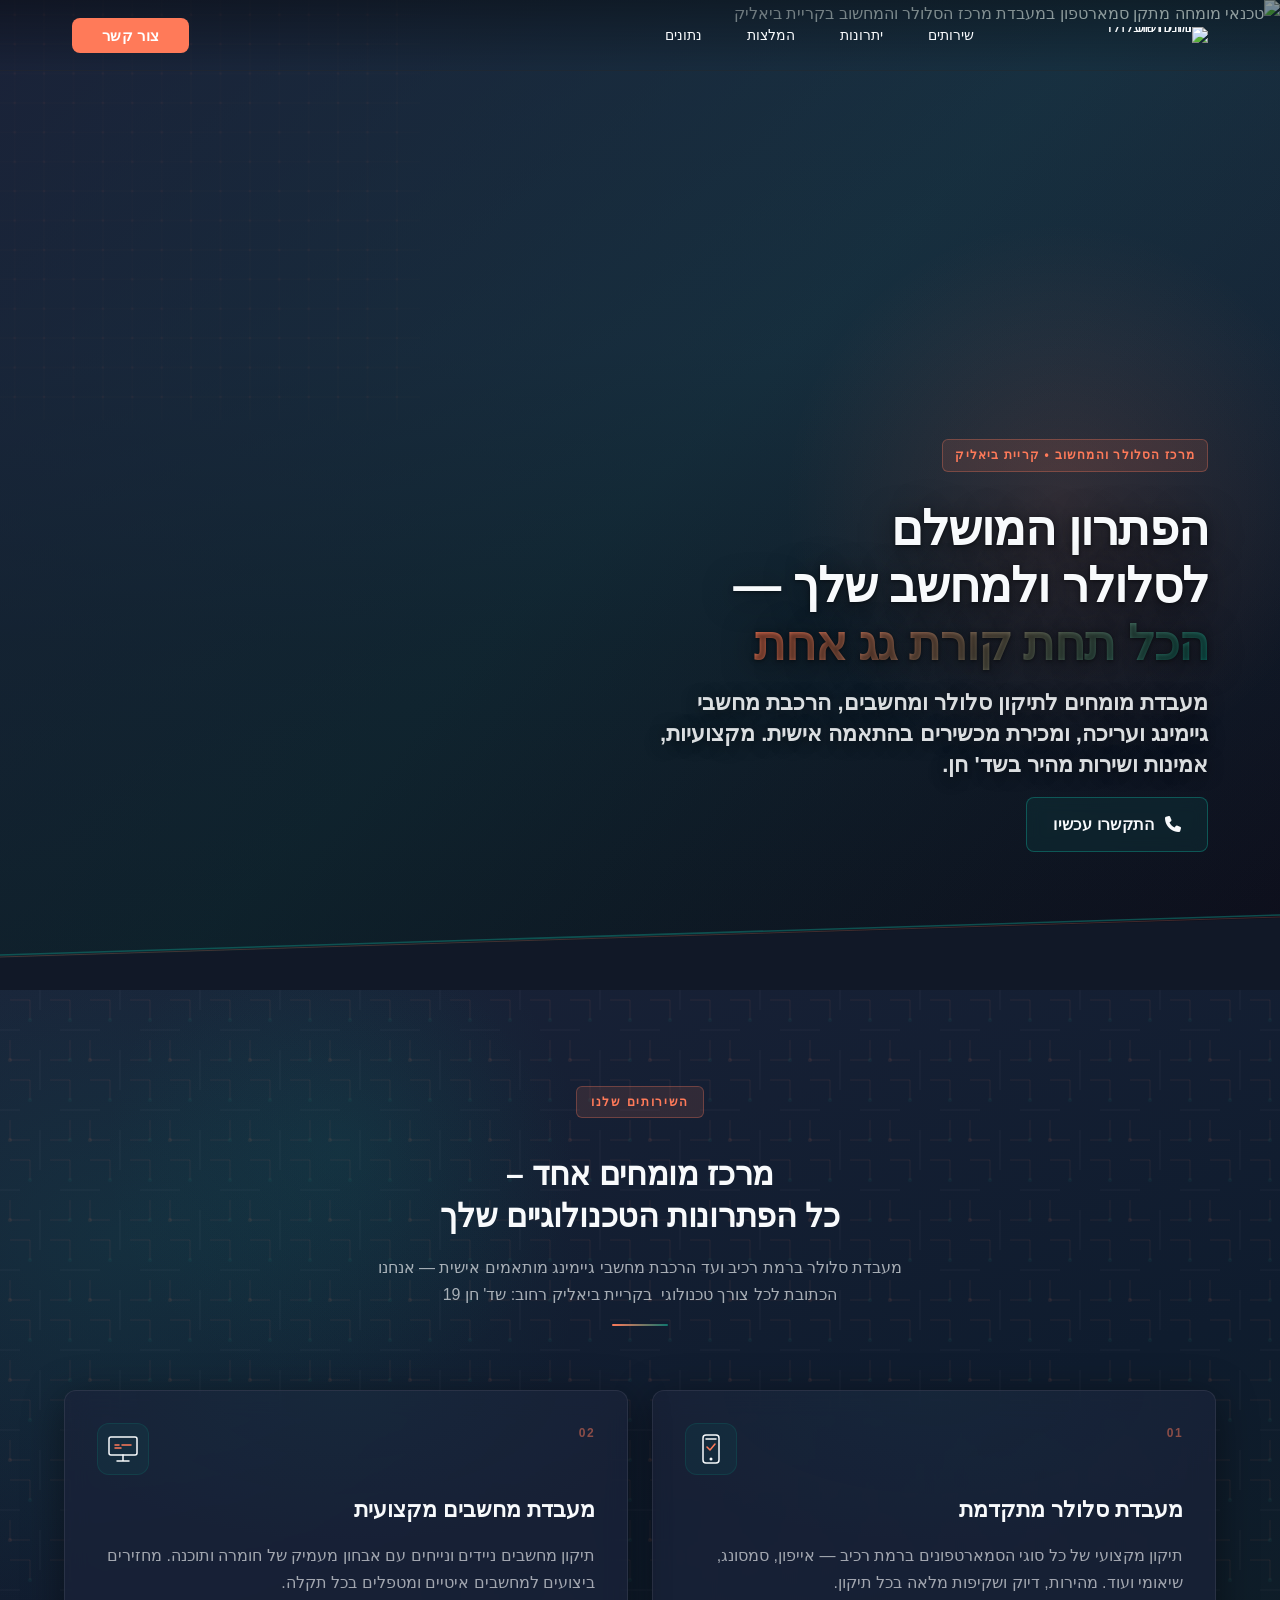
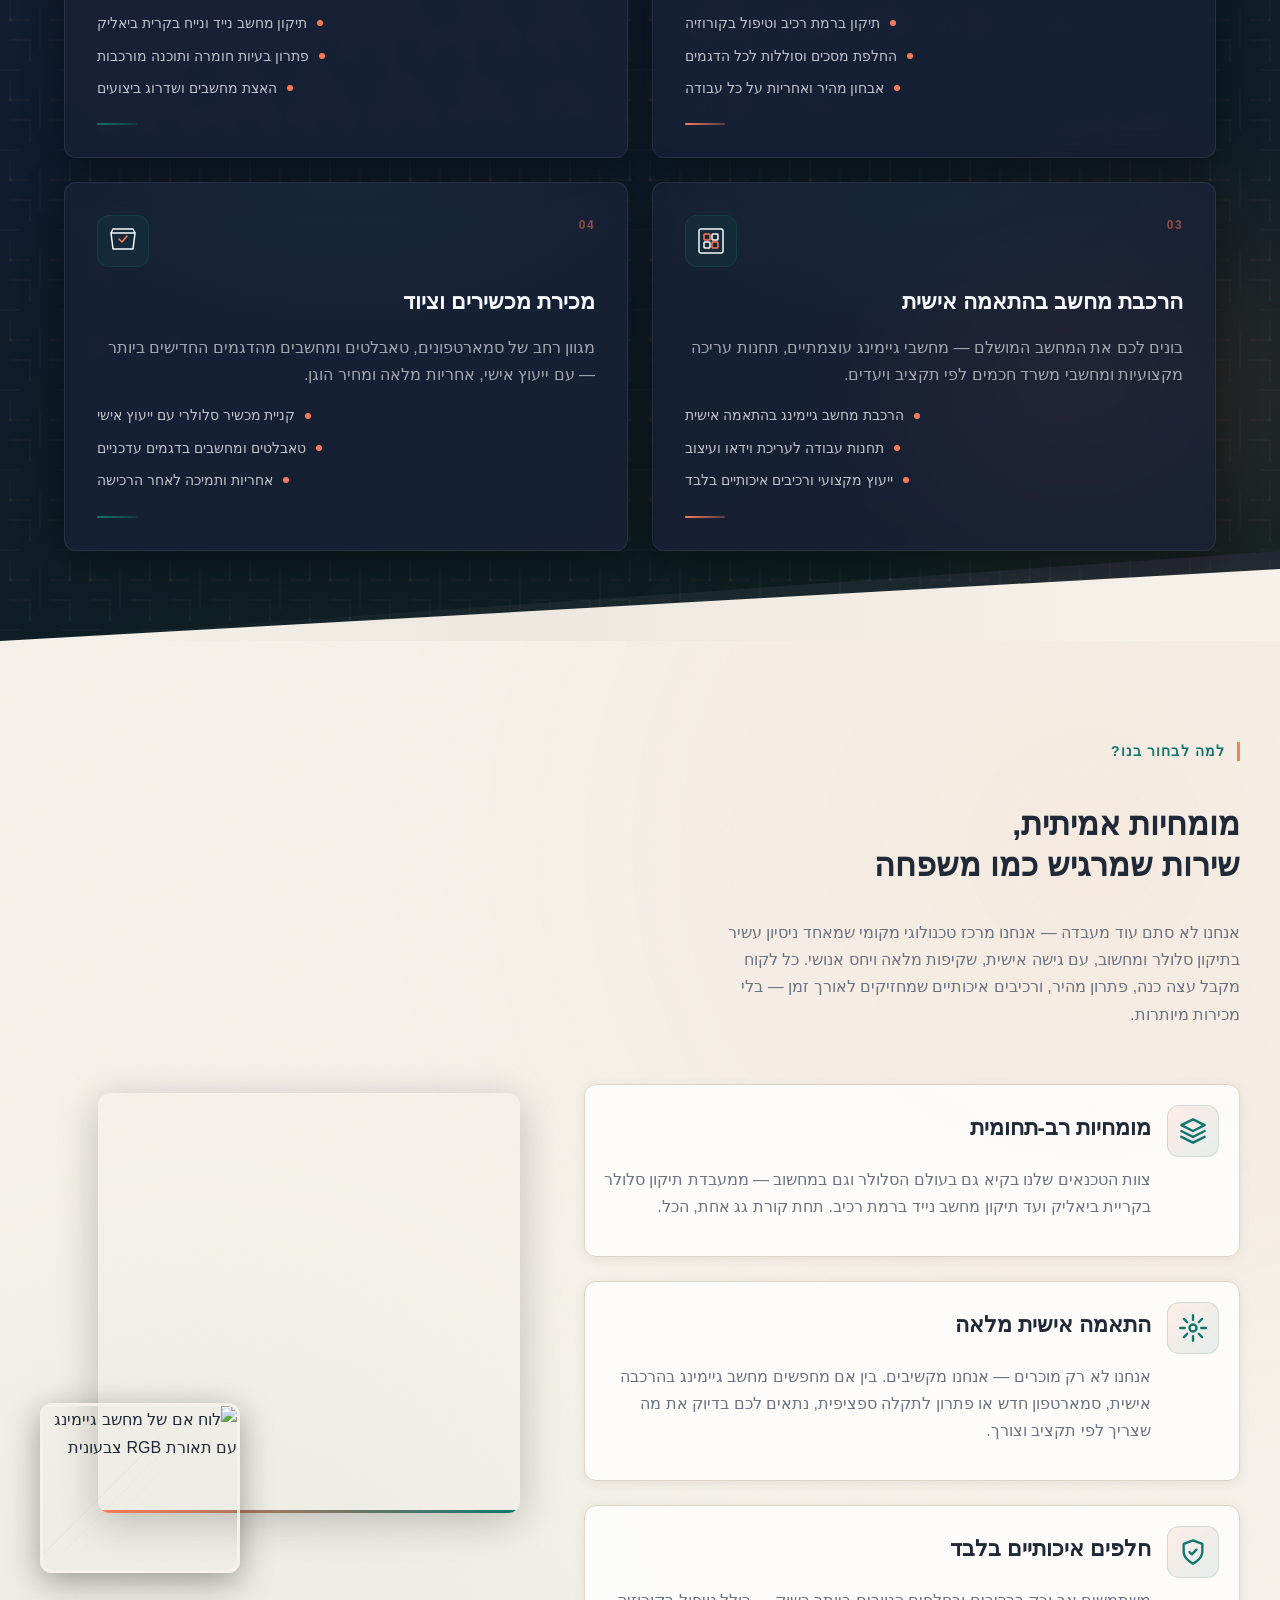
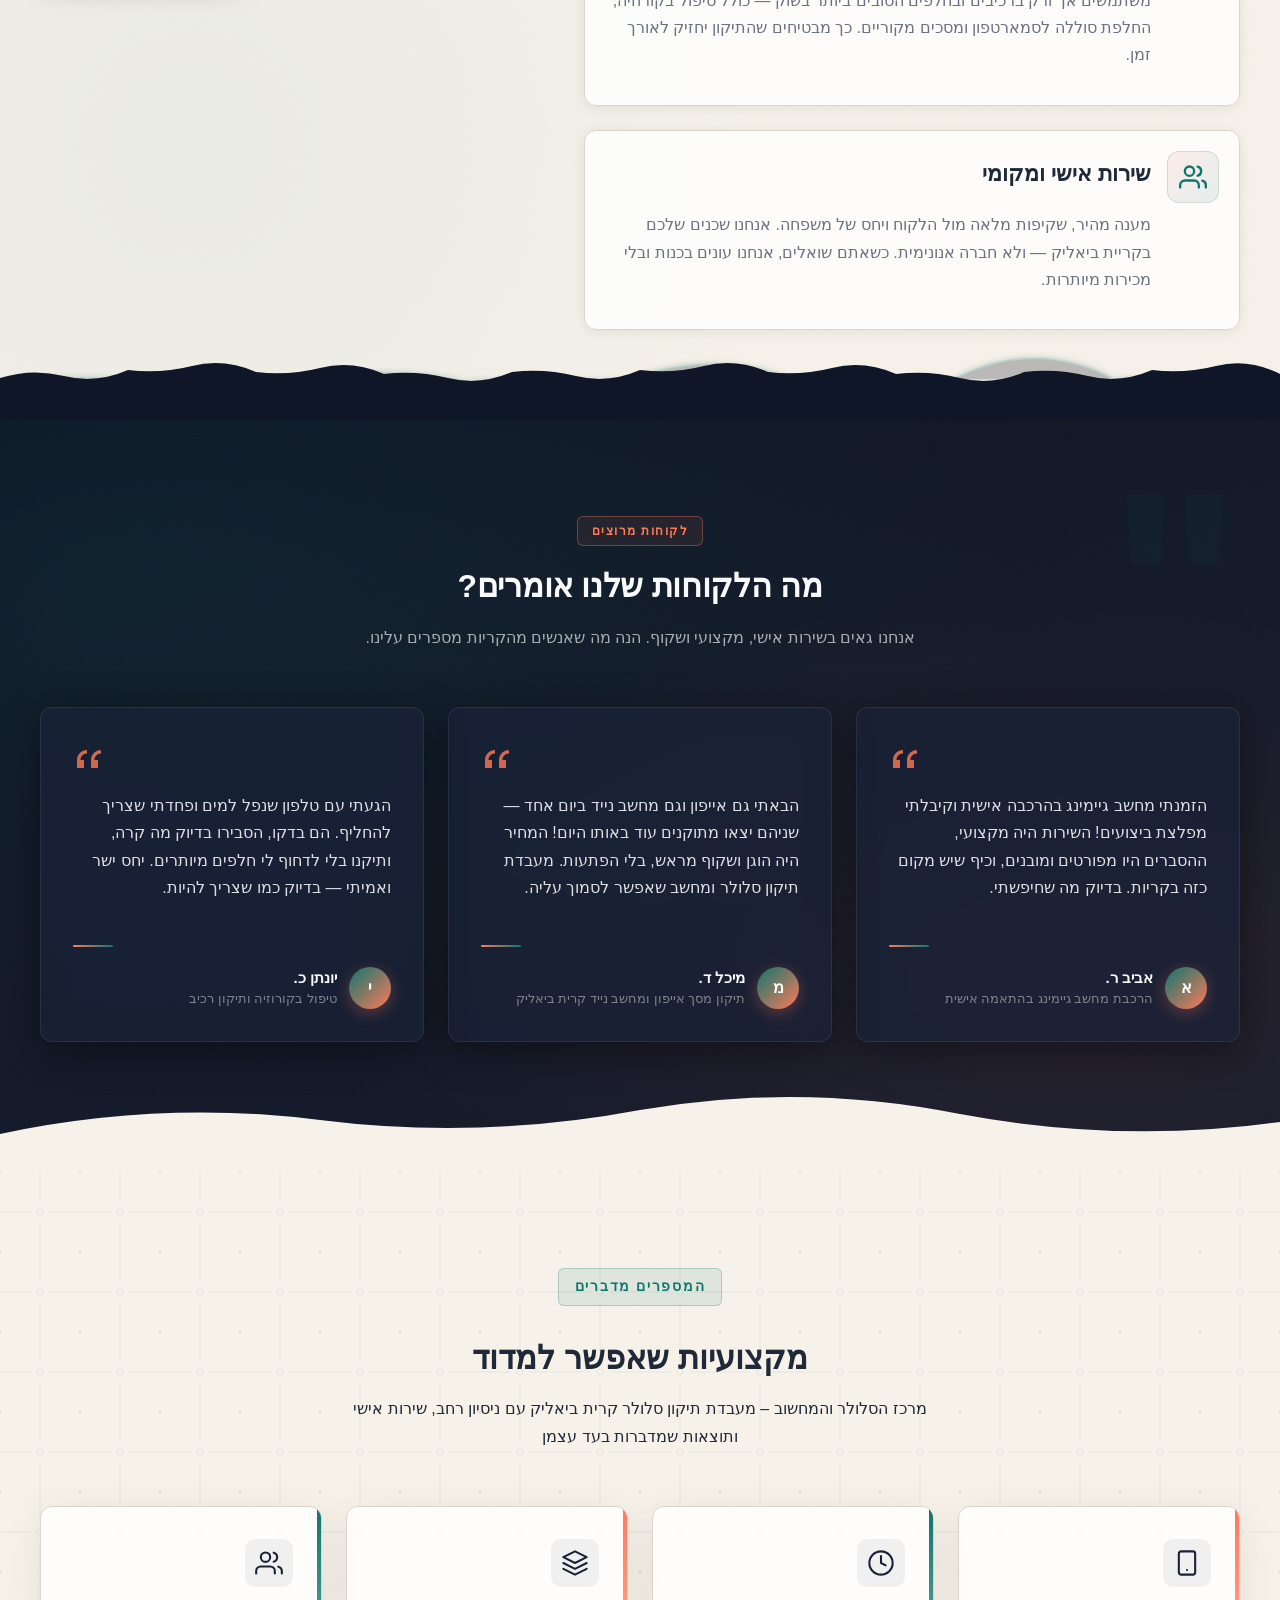
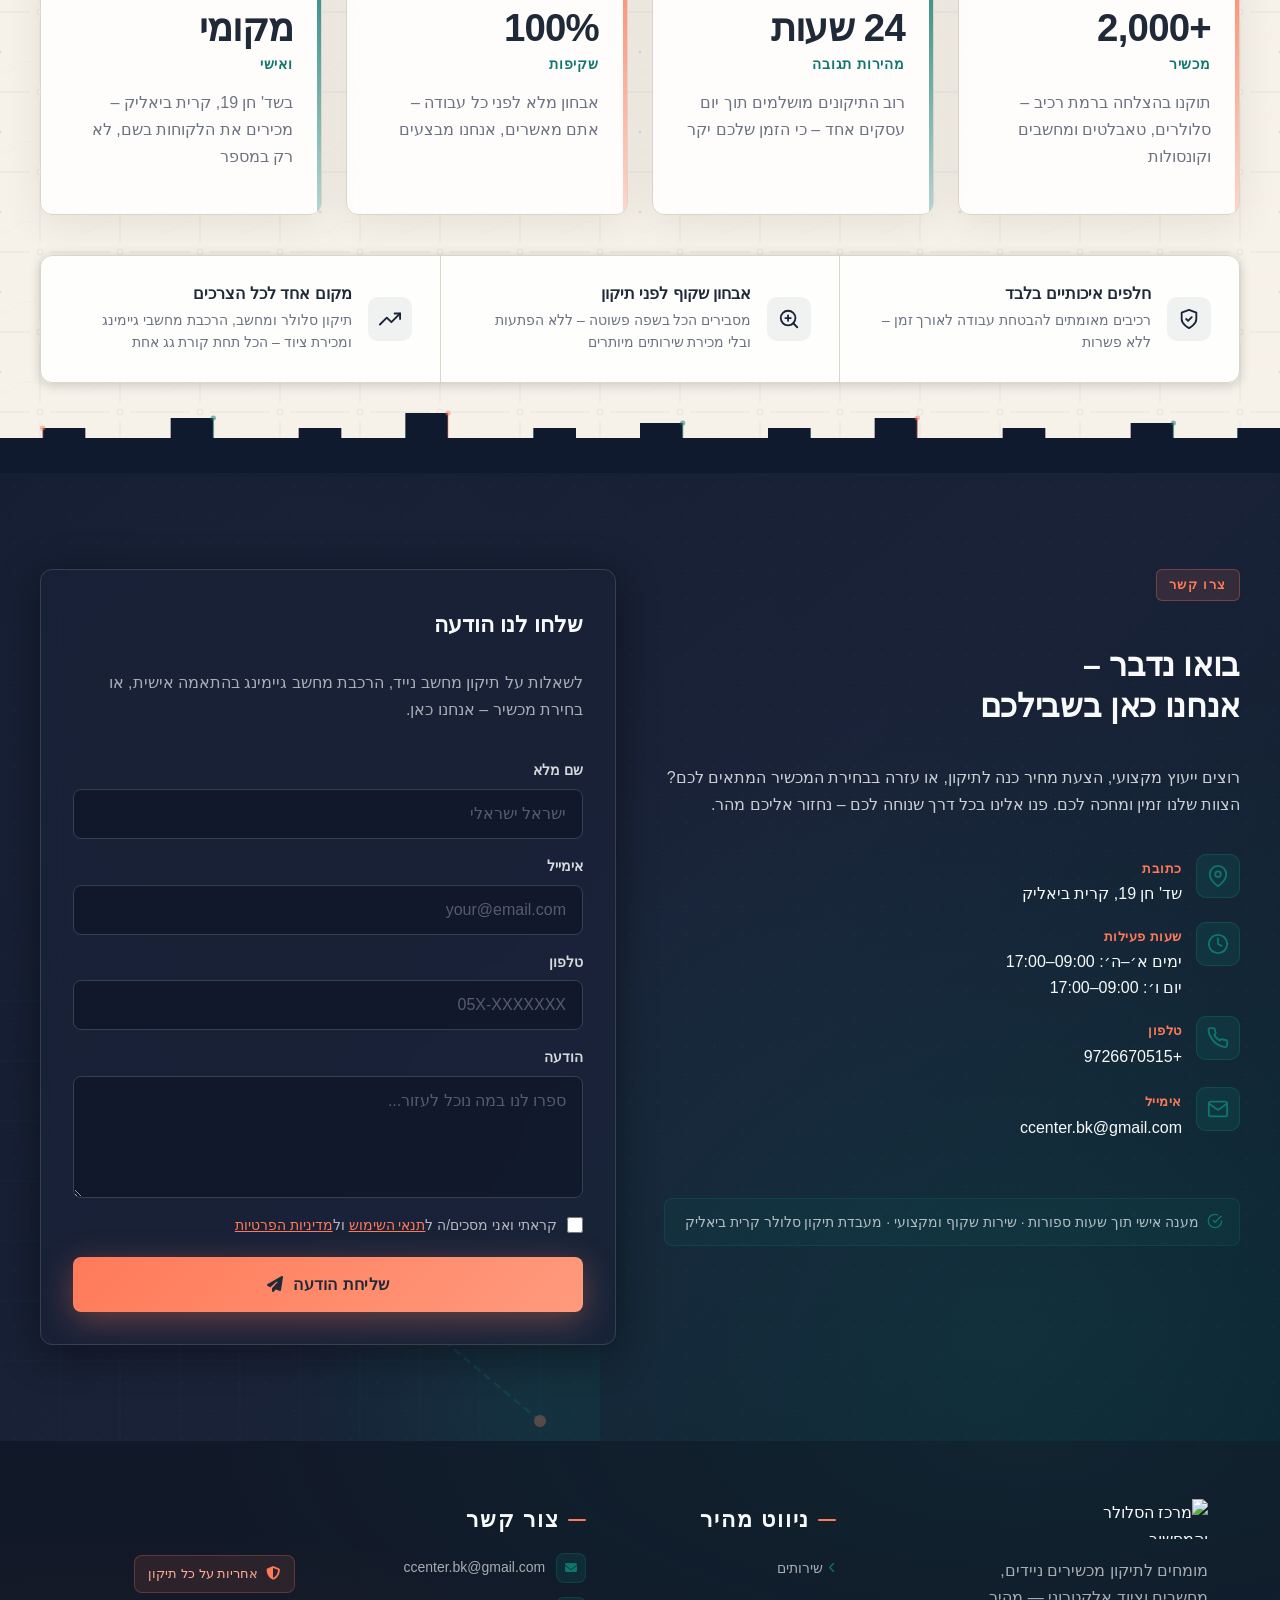
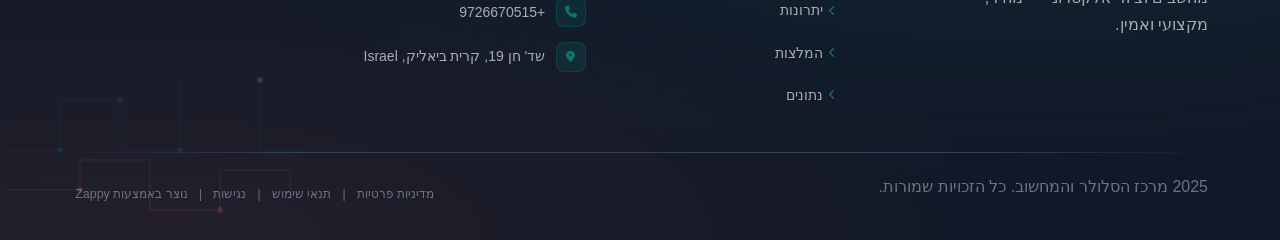
==== commit 55ffdc92: "Incremental sync: 1 page(s) — update_text" ====
--- a/public/index.html
+++ b/public/index.html
@@ -1553,7 +1553,7 @@
     <div class="footer-divider"></div>
     <!-- Bottom Bar -->
     <div class="footer-bottom">
-      <p class="footer-copy" style="">20265 מרכז הסלולר והמחשוב. כל הזכויות שמורות.</p>
+      <p class="footer-copy" style="">2025 מרכז הסלולר והמחשוב. כל הזכויות שמורות.</p>
       <div class="footer-legal">
         <a href="/privacy">מדיניות פרטיות</a>
         <span class="legal-sep">|</span>
